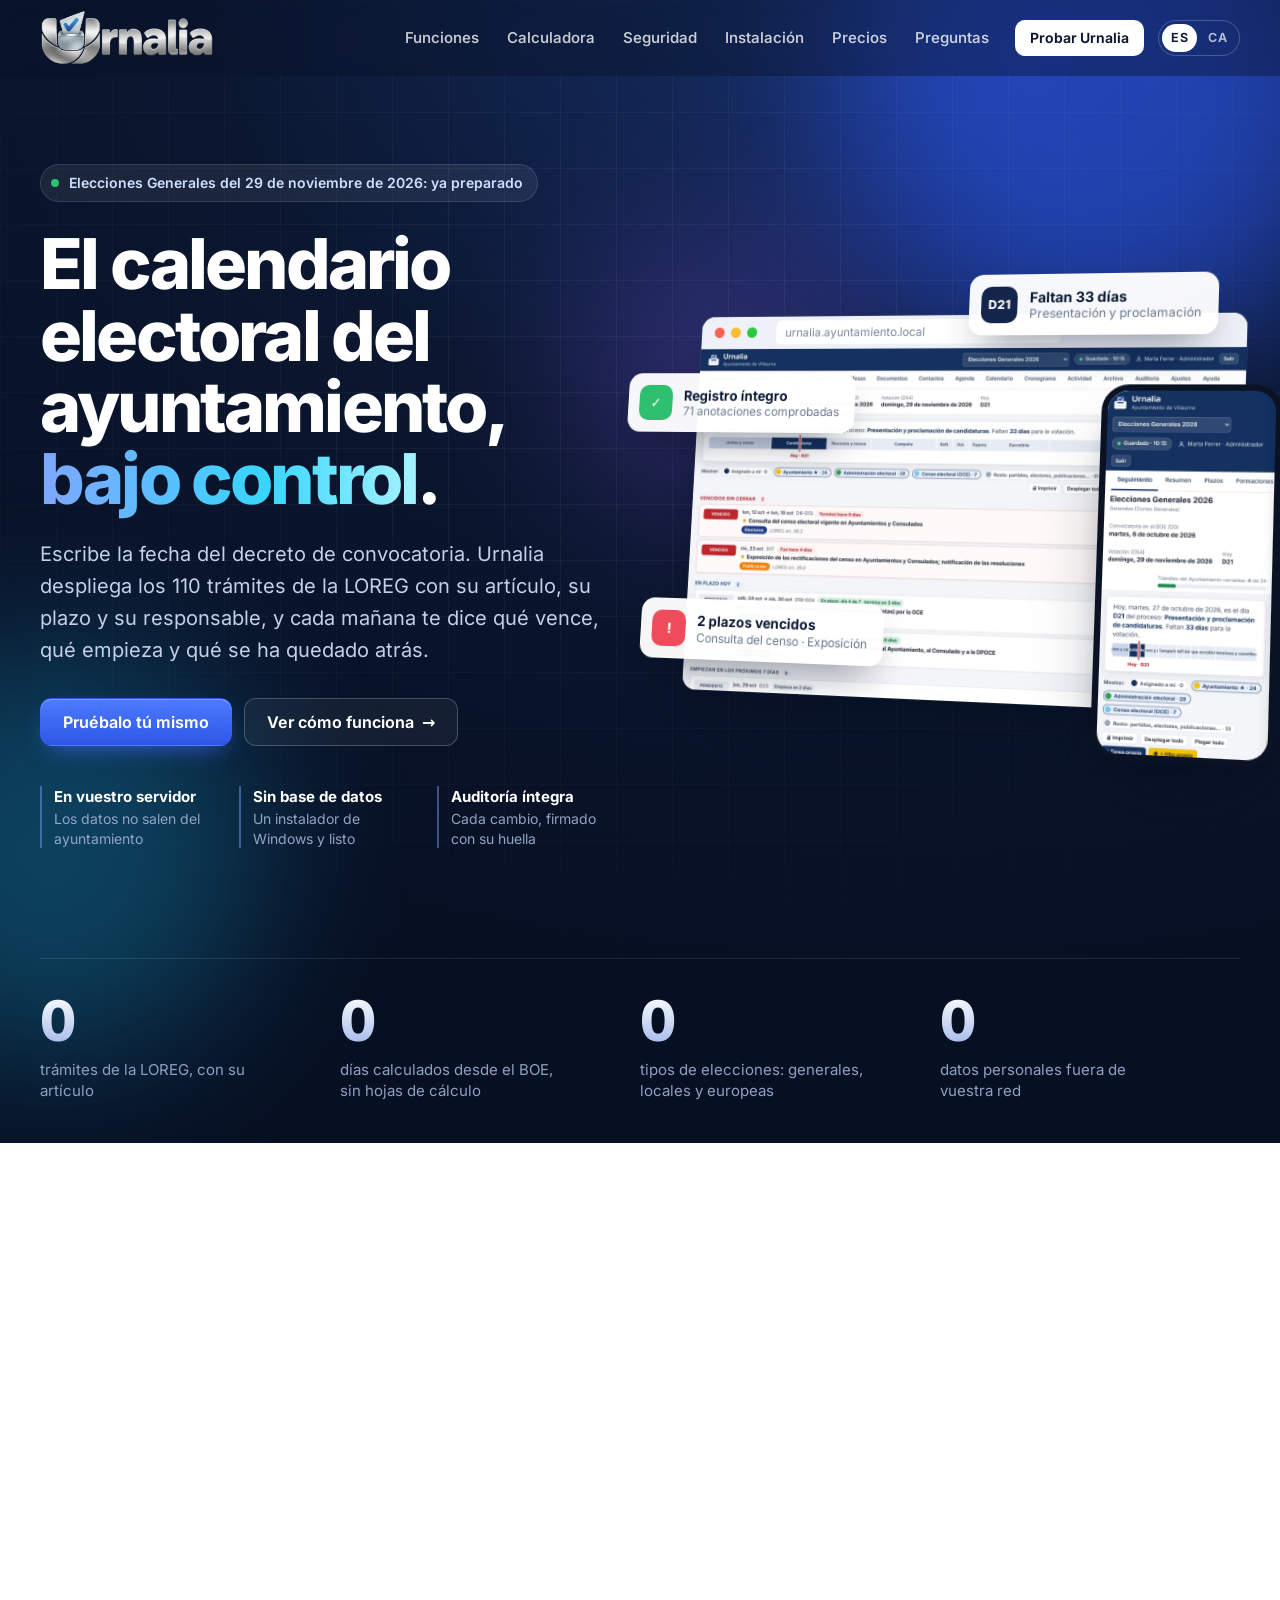
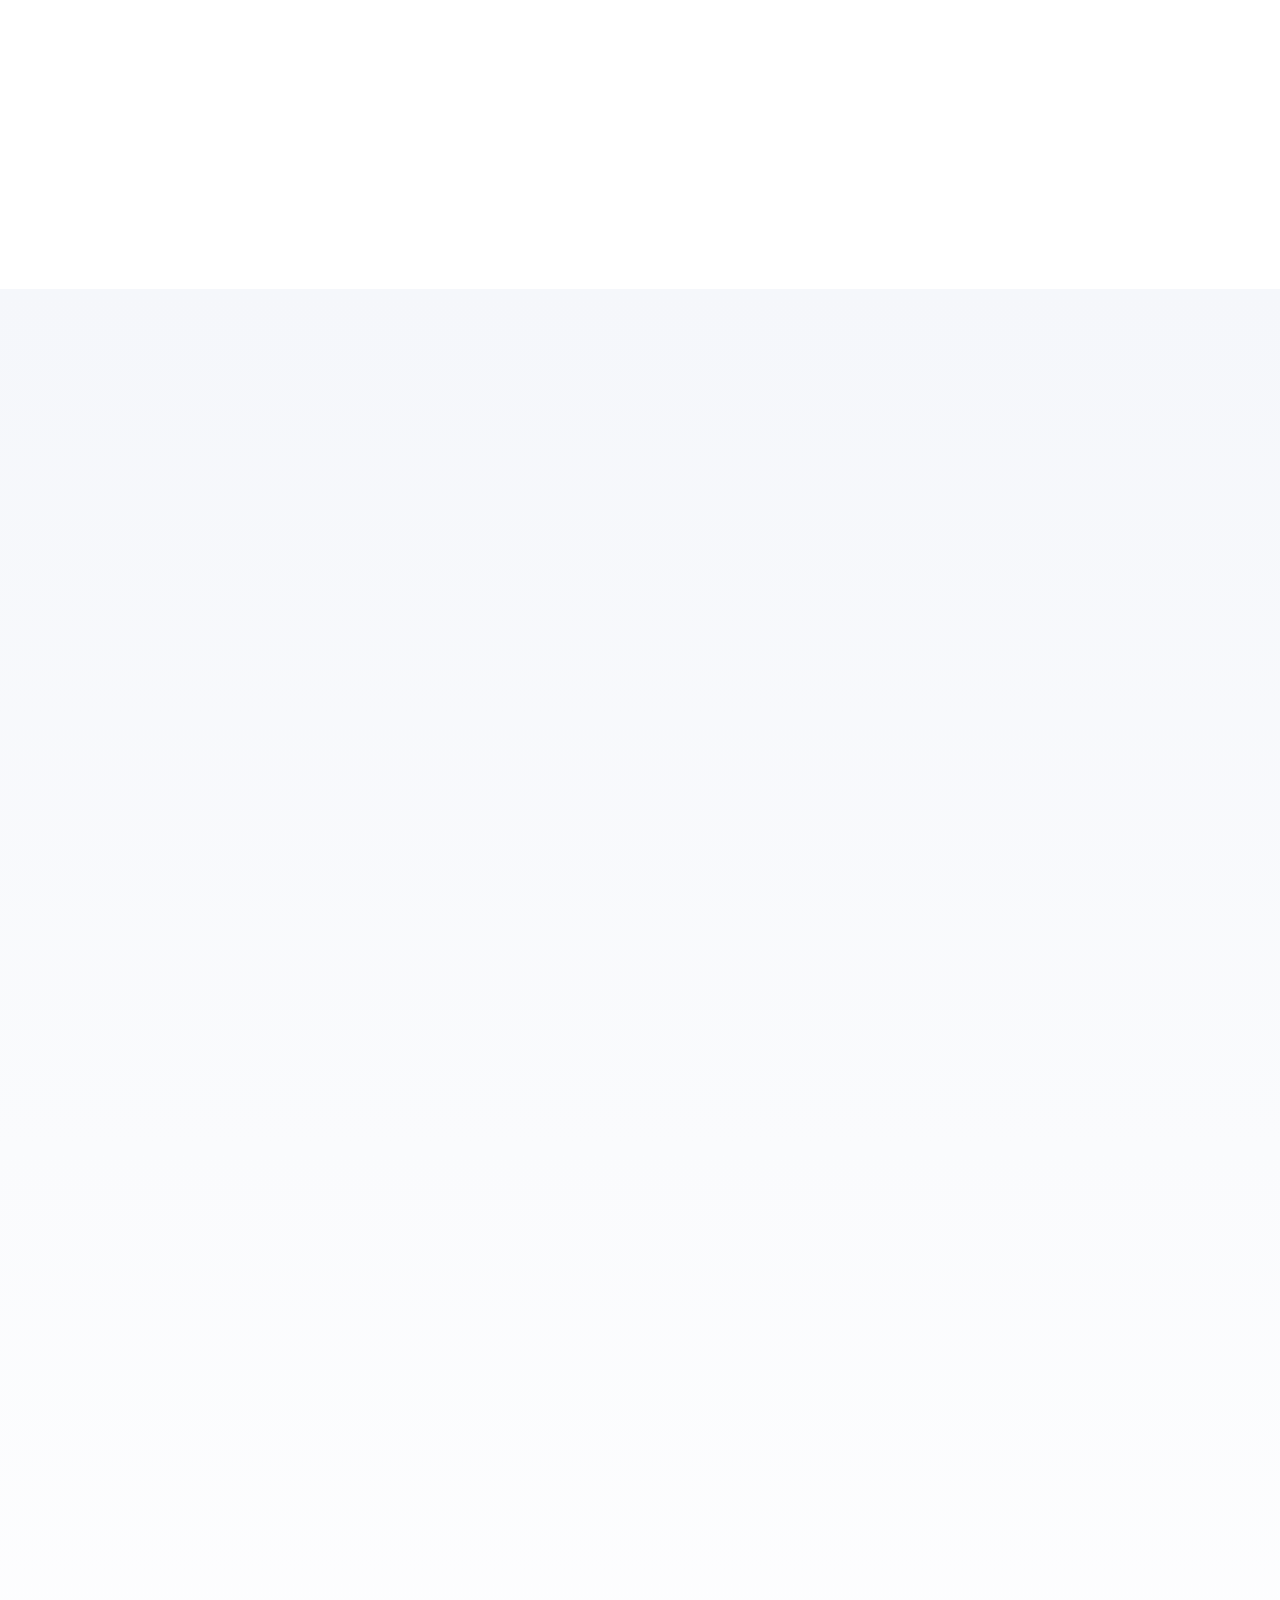
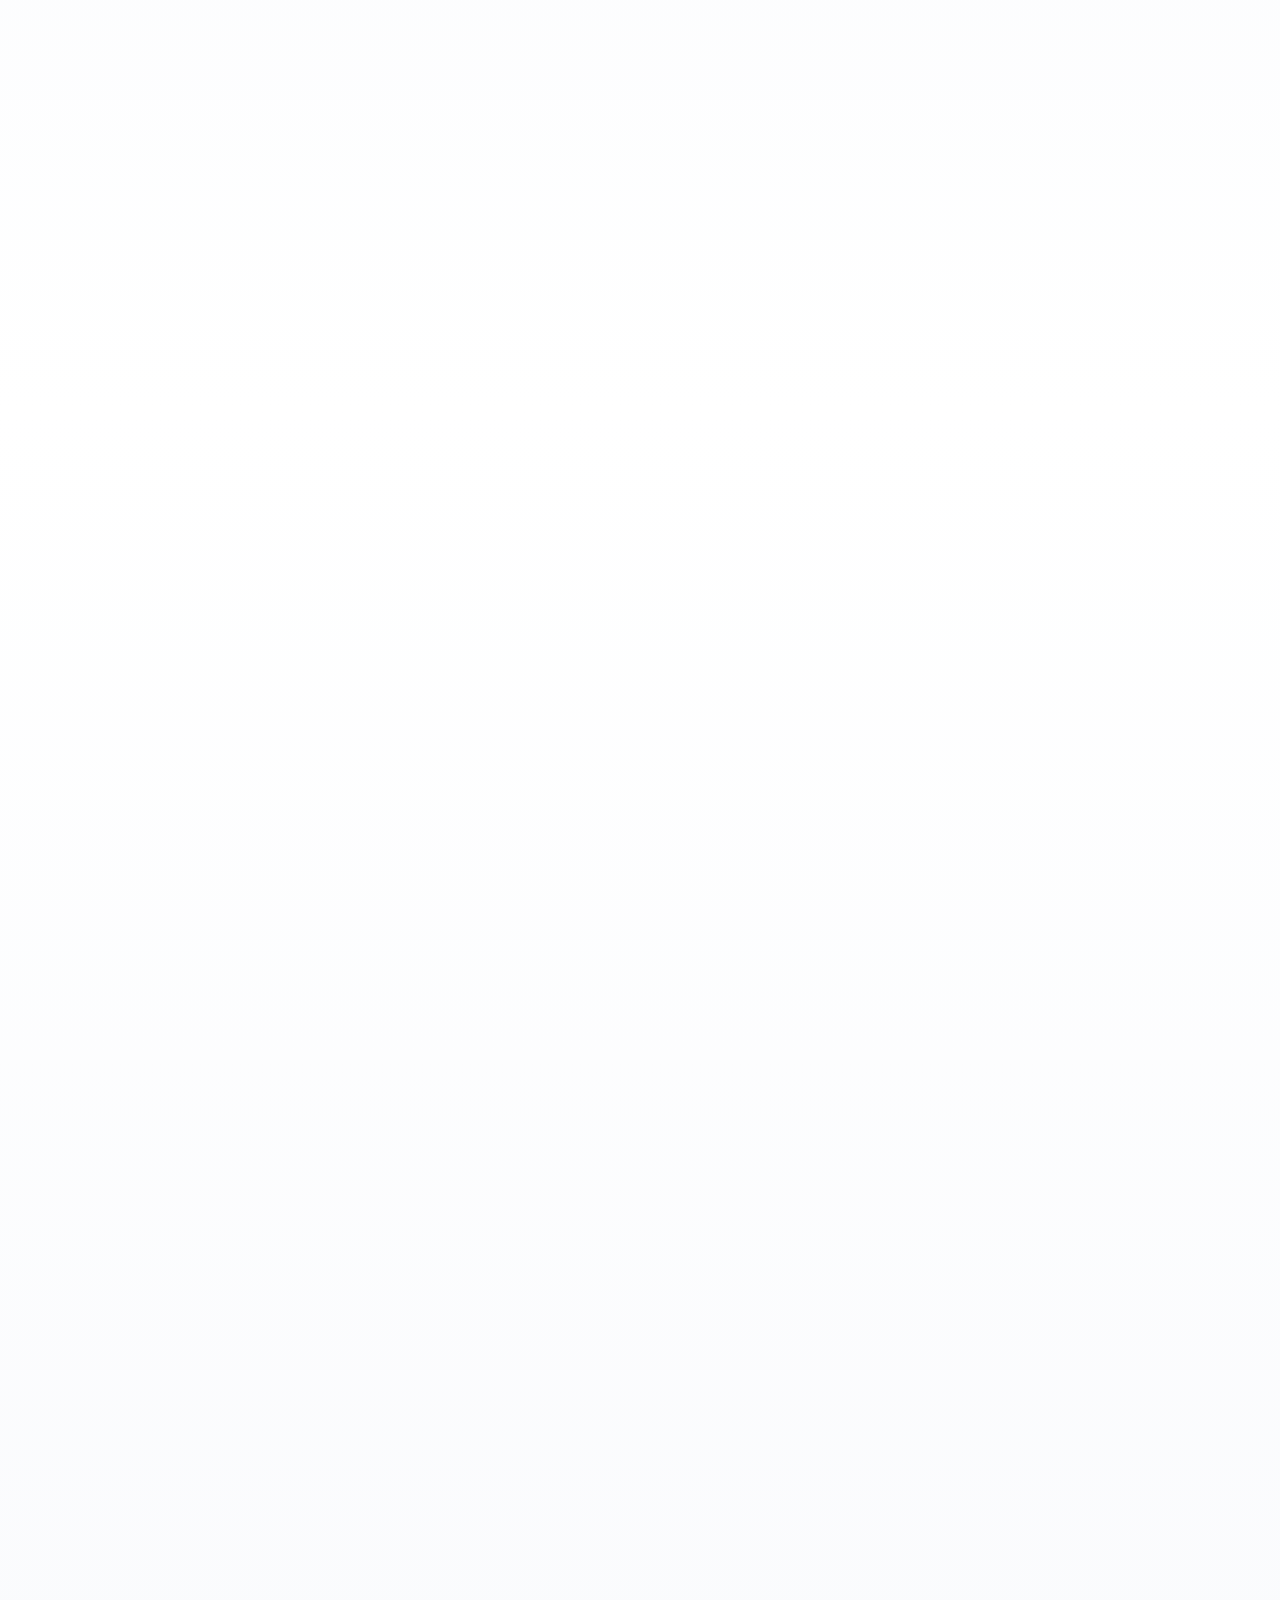
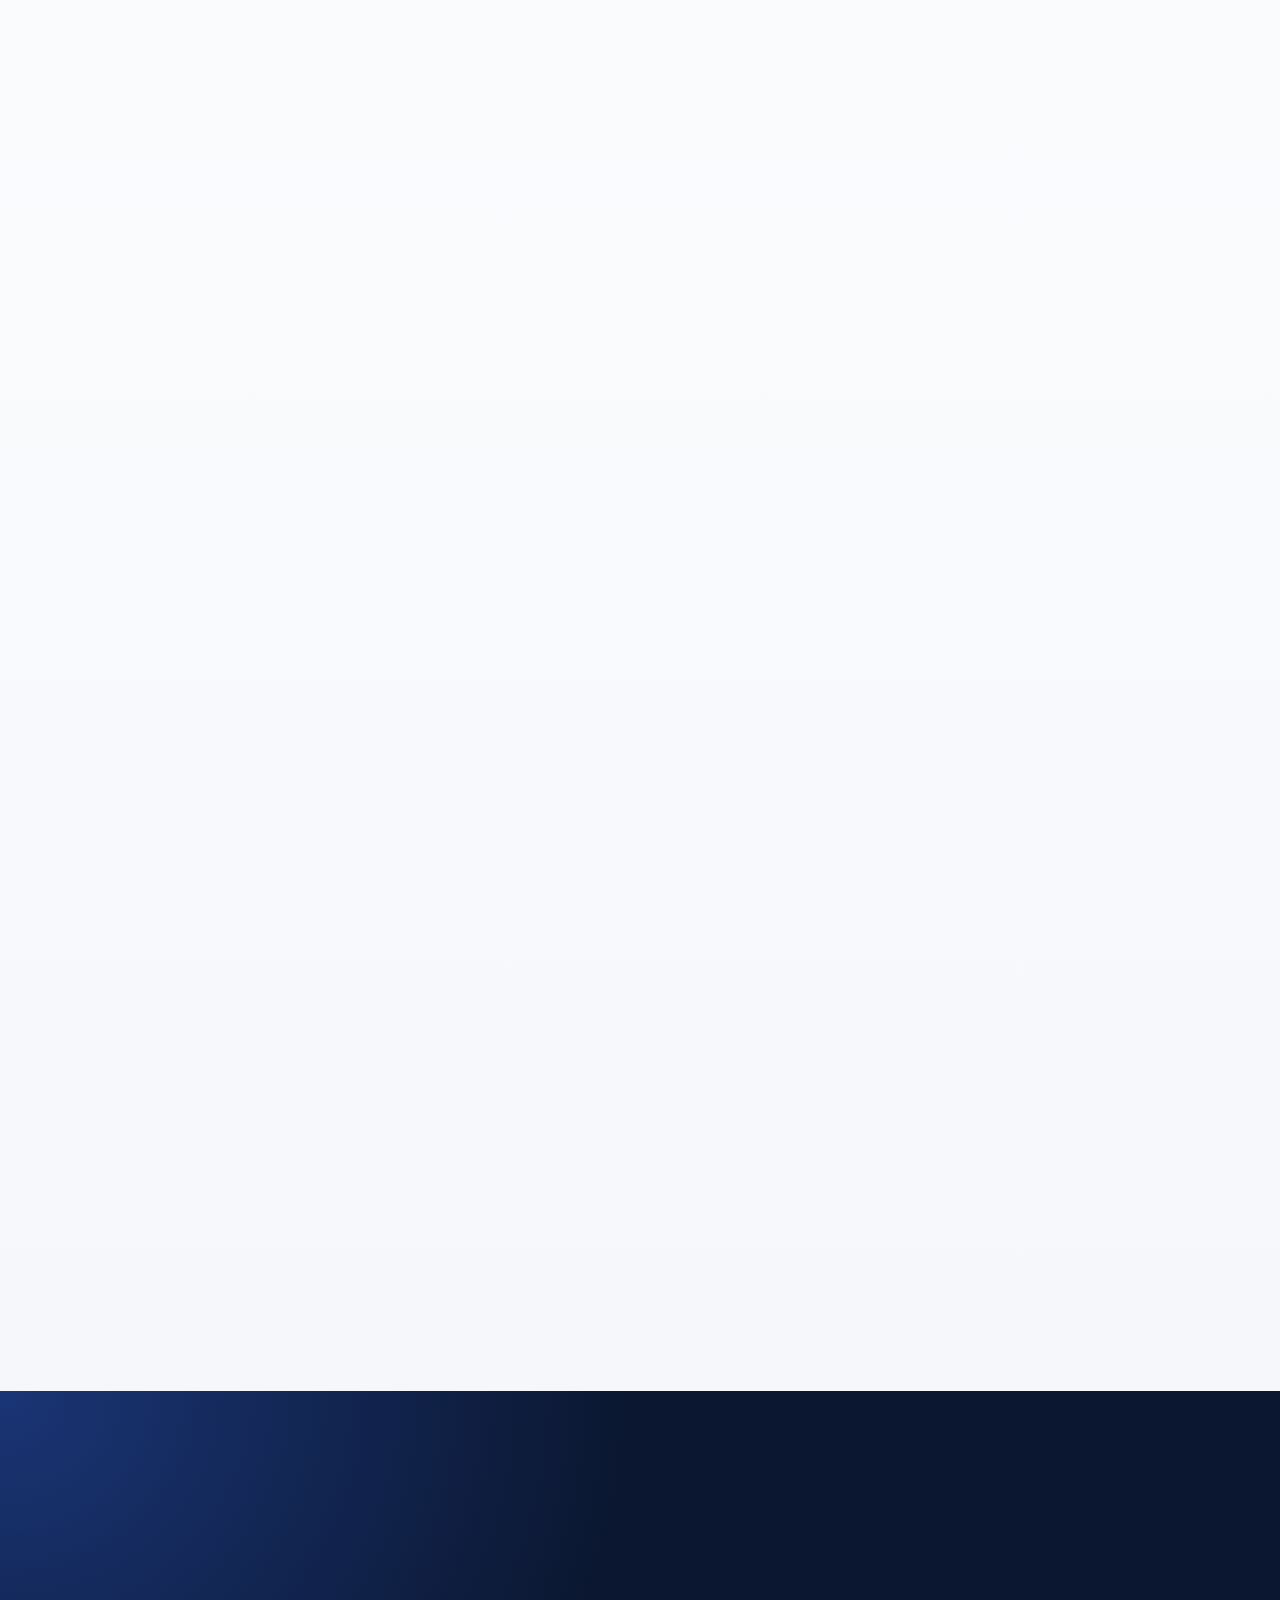
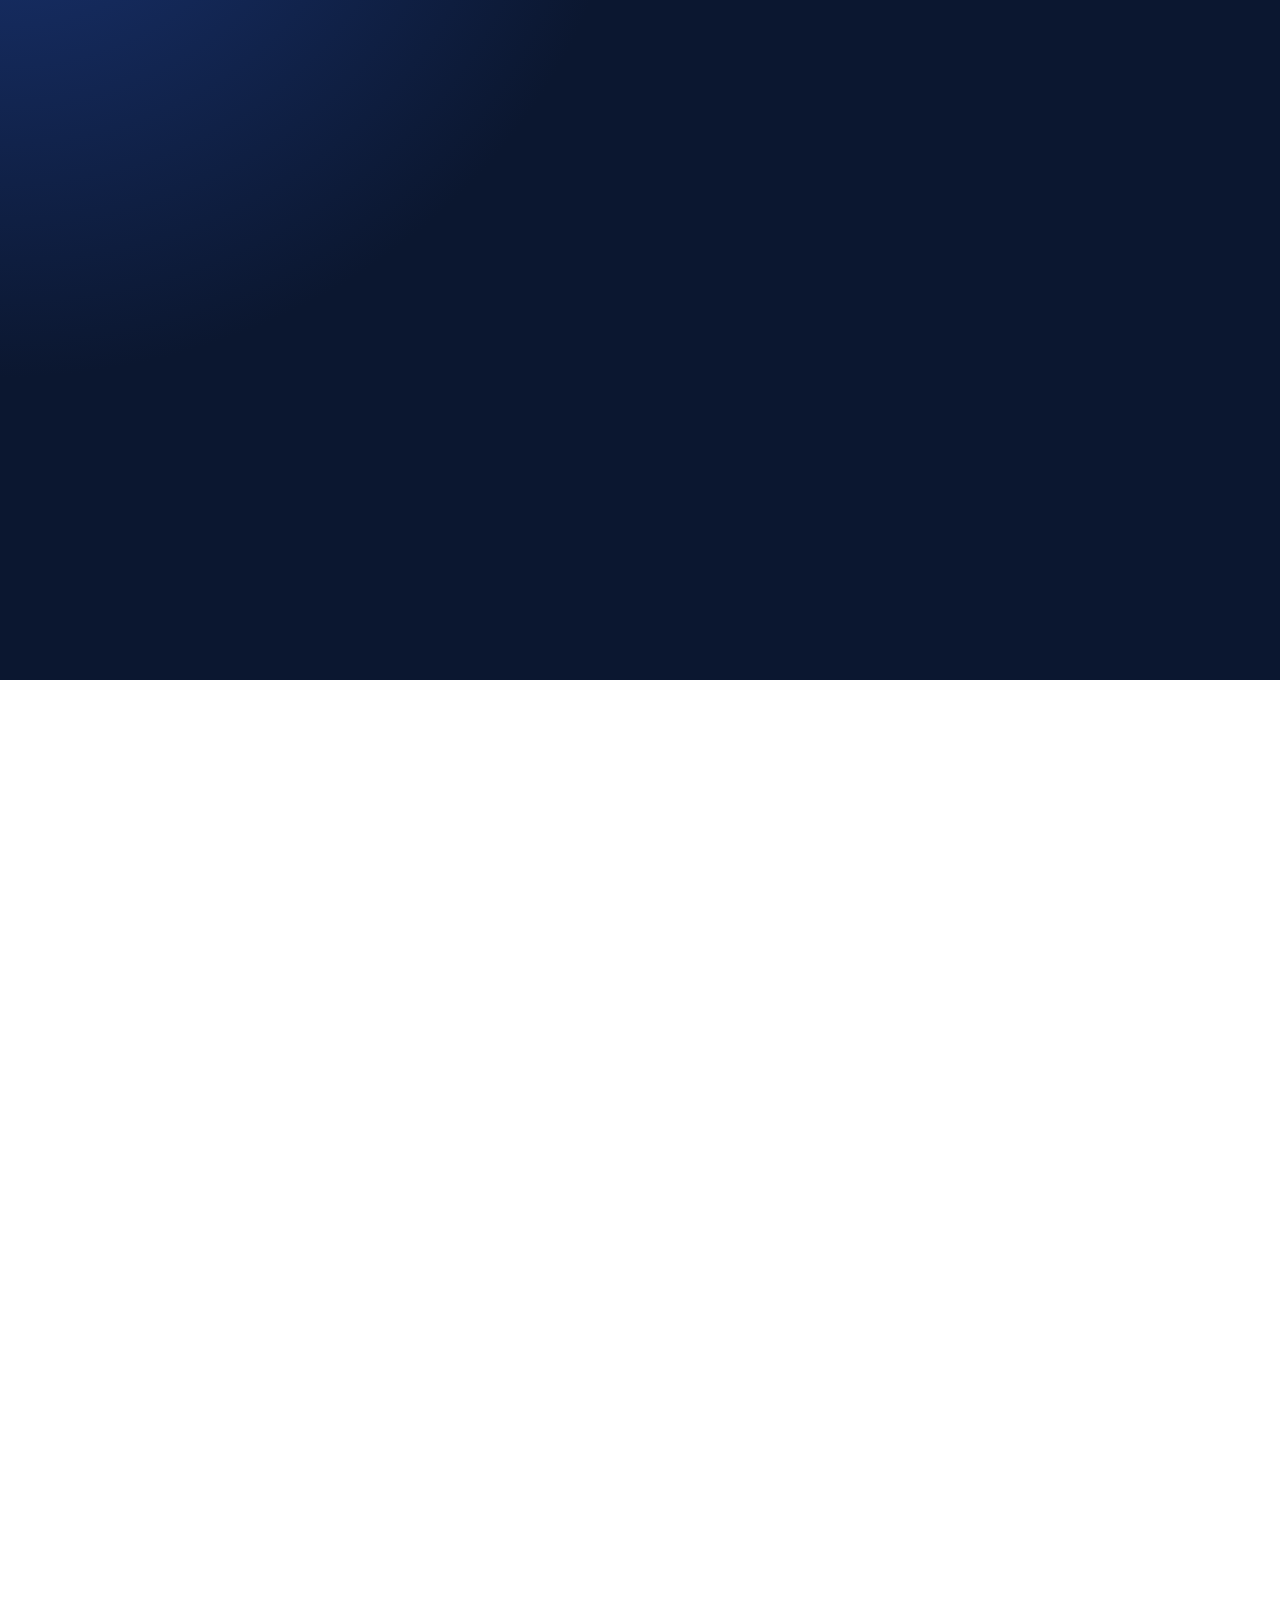
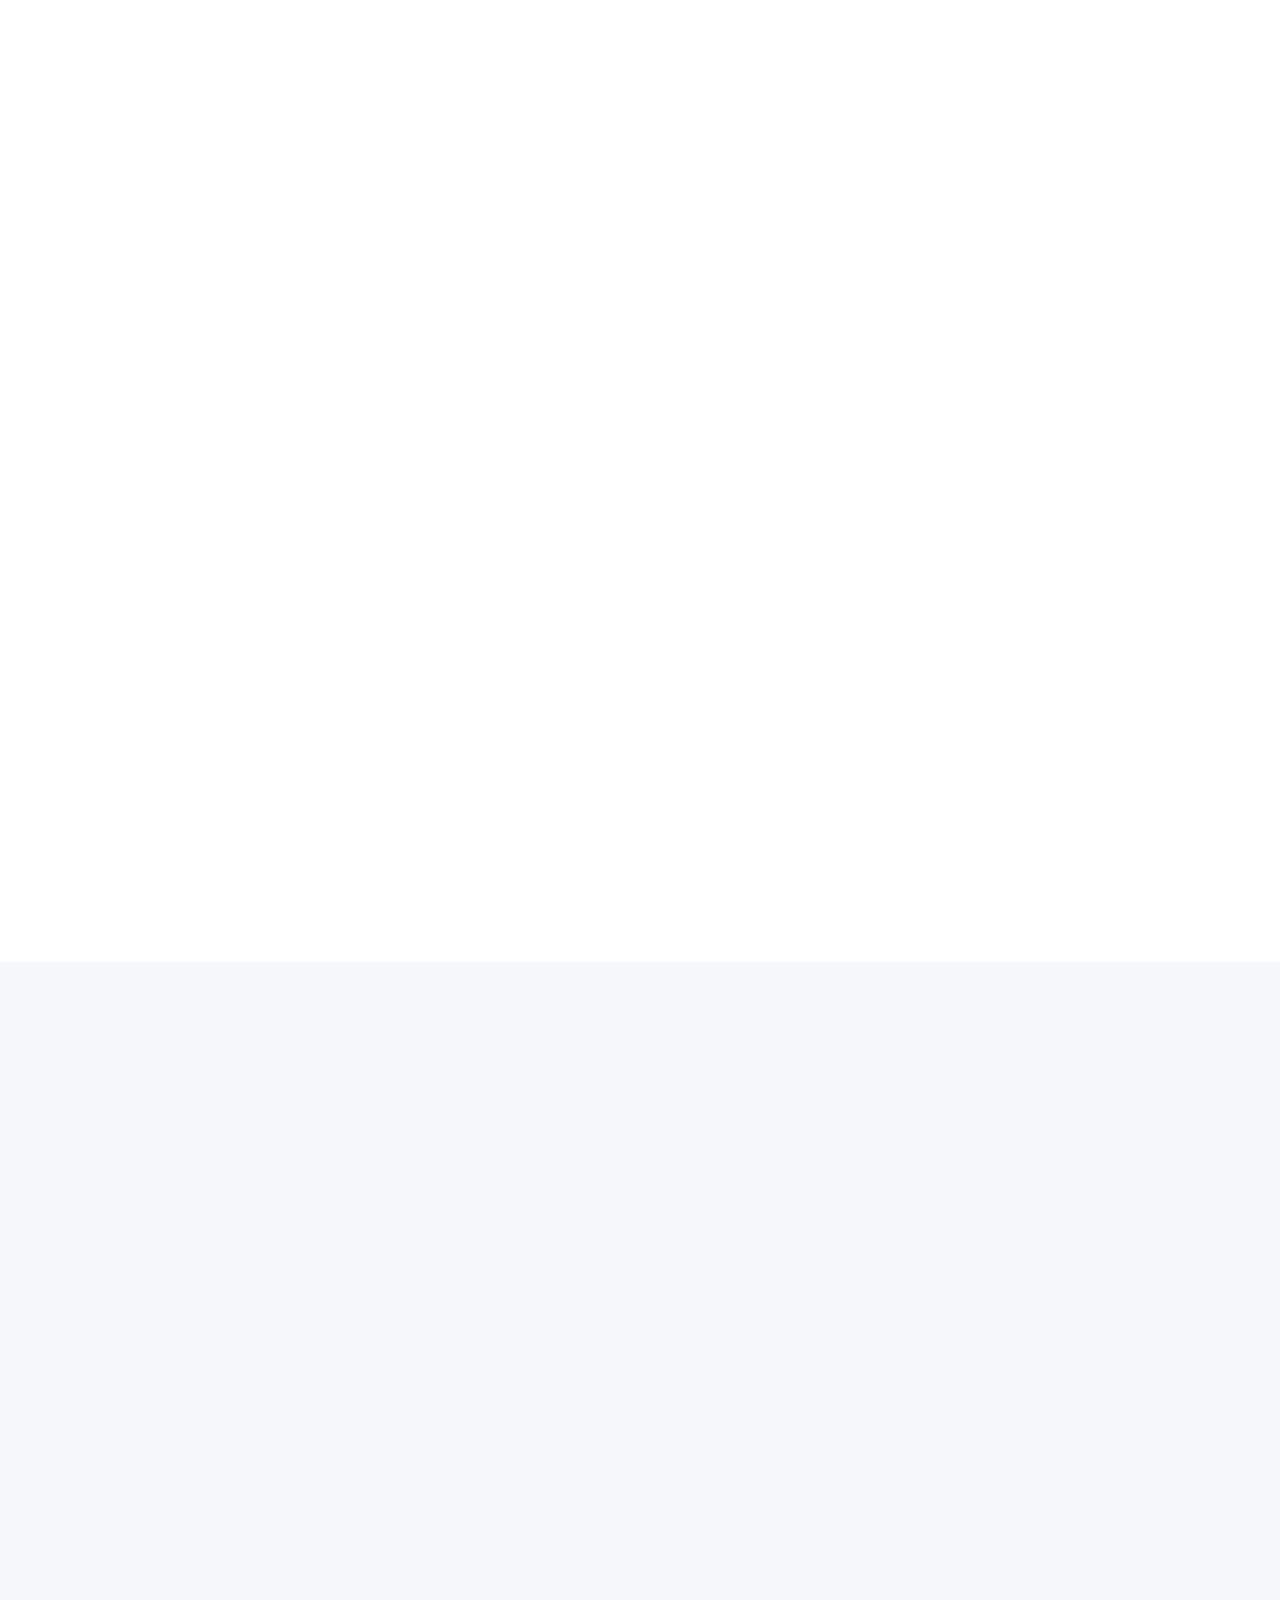
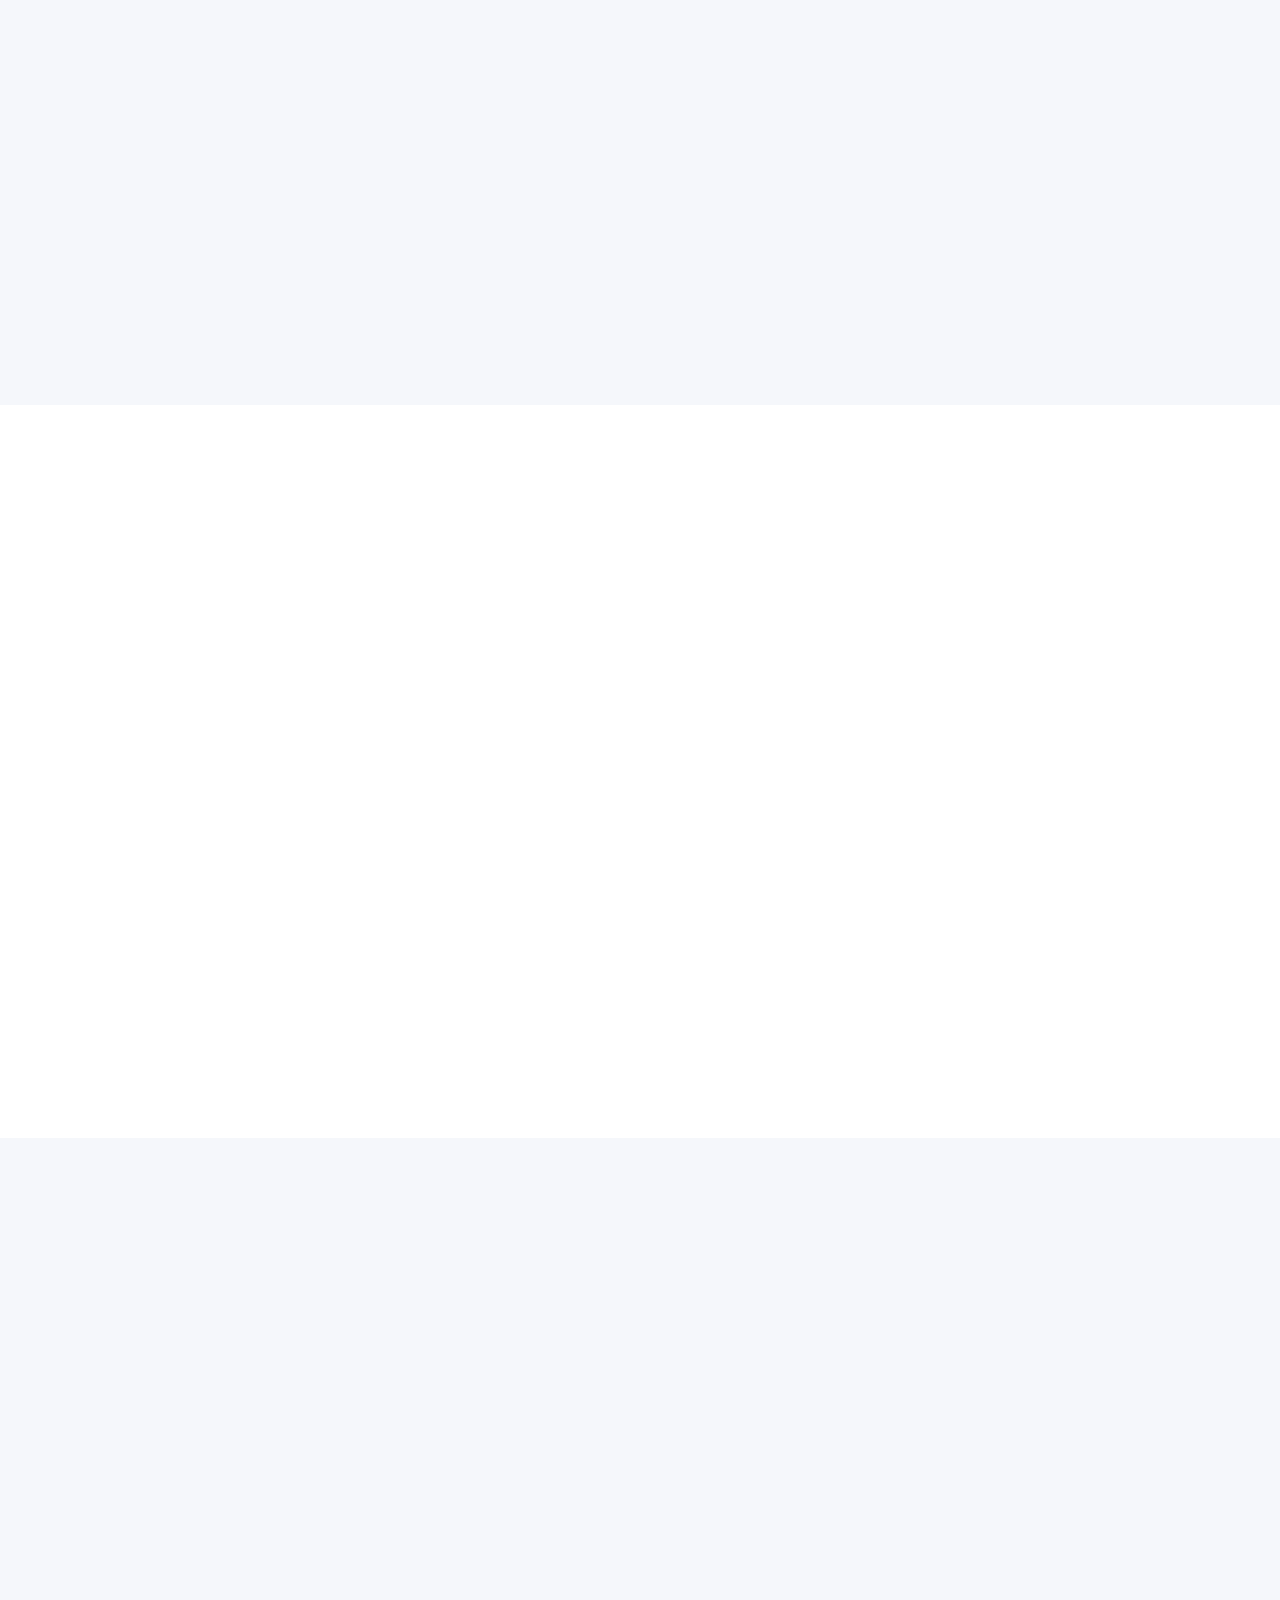
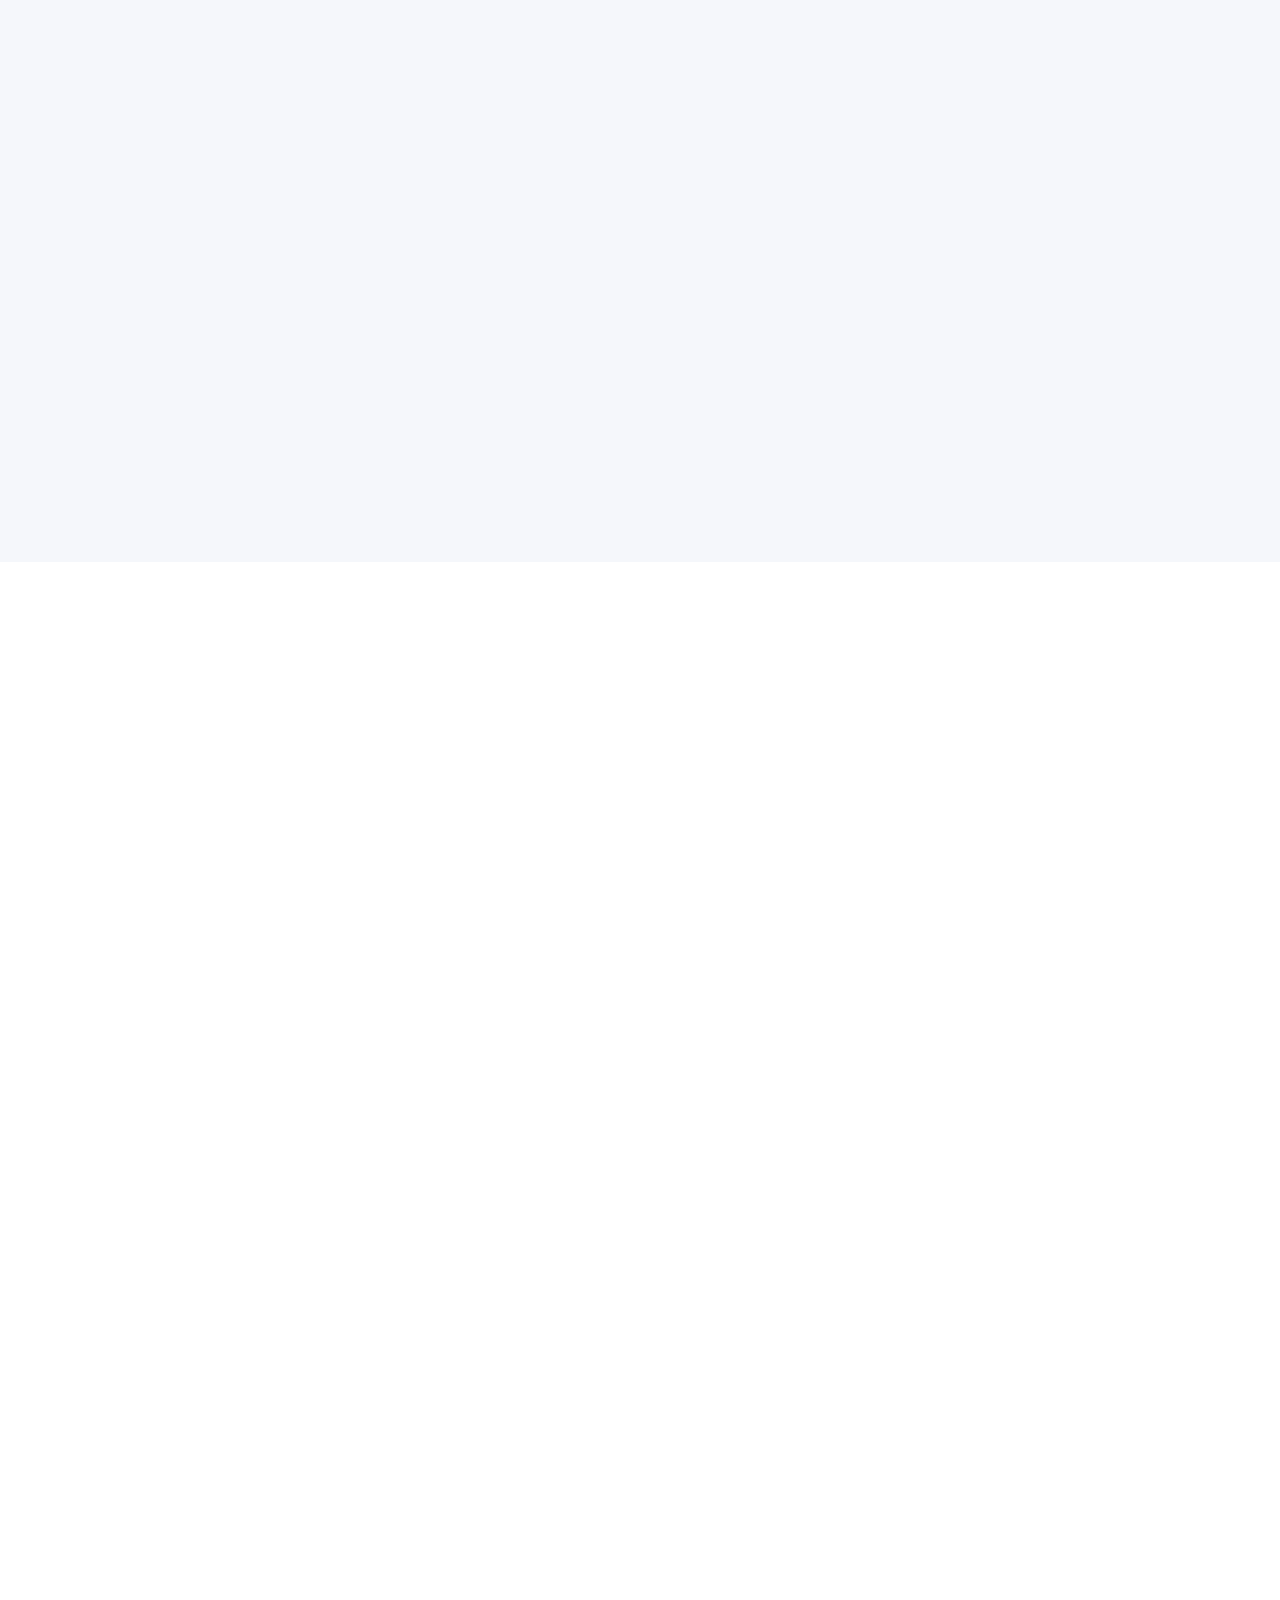
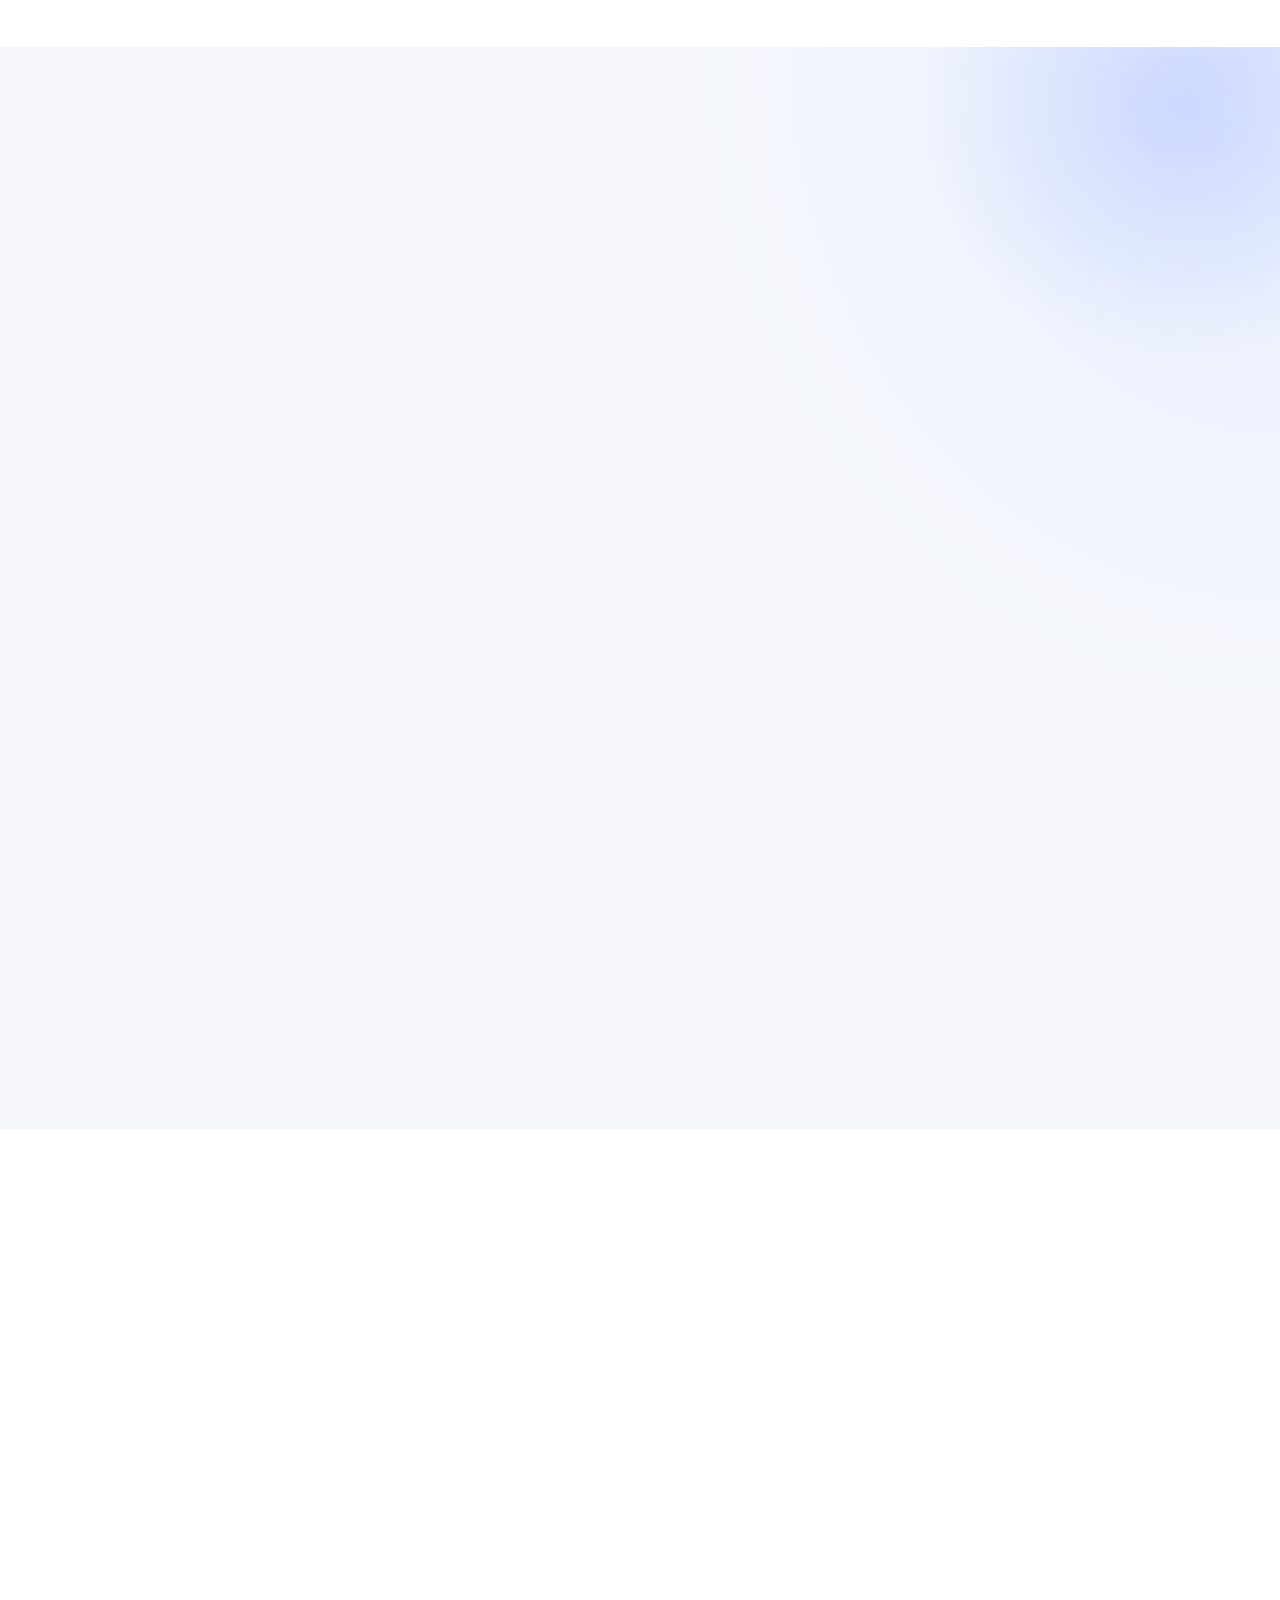
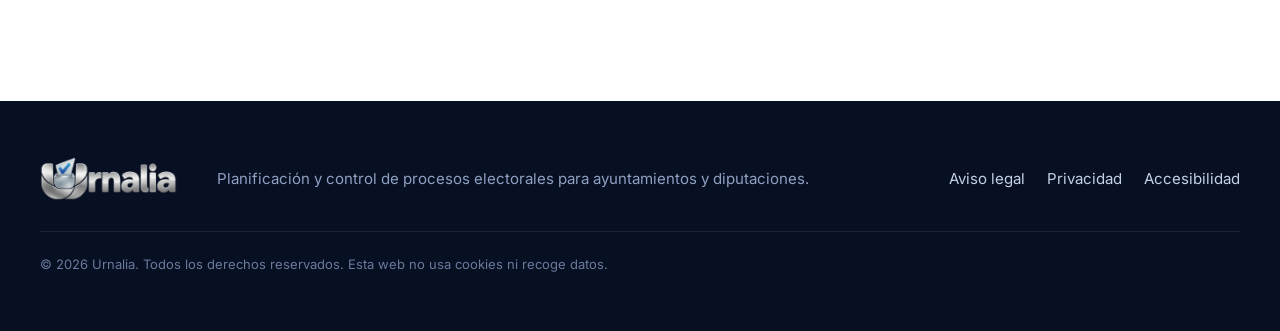
==== index.html @ c17786c1 "Prueba online: se entra directamente como administración, con «Ver como» para secretaría Co-Authored" ====
<!doctype html>
<html lang="es">
<head>
<meta charset="utf-8">
<meta name="viewport" content="width=device-width, initial-scale=1">
<meta http-equiv="Content-Security-Policy" content="default-src 'none'; script-src 'self'; style-src 'self'; img-src 'self' data:; font-src 'self'; connect-src 'none'; manifest-src 'self'; base-uri 'none'; form-action 'none'; object-src 'none'; upgrade-insecure-requests">
<meta name="referrer" content="strict-origin-when-cross-origin">
<title>Urnalia · Planificación y control de procesos electorales para ayuntamientos</title>
<meta name="description" content="Urnalia calcula los plazos de la LOREG desde la convocatoria, avisa de lo que toca cada día y ordena formaciones, locales, mesas, documentos y personal. Se instala en los servidores del ayuntamiento.">
<link rel="canonical" href="https://urnalia.es/">
<link rel="alternate" hreflang="es" href="https://urnalia.es/">
<link rel="alternate" hreflang="ca" href="https://urnalia.es/ca/">
<link rel="alternate" hreflang="x-default" href="https://urnalia.es/">
<meta property="og:type" content="website">
<meta property="og:locale" content="es_ES">
<meta property="og:site_name" content="Urnalia">
<meta property="og:title" content="Urnalia · El calendario electoral del ayuntamiento, bajo control">
<meta property="og:description" content="Plazos de la LOREG calculados al día, avisos, mesas, formaciones, auditoría y permisos por casillas. Instalado en vuestros servidores.">
<meta property="og:url" content="https://urnalia.es/">
<meta property="og:image" content="https://urnalia.es/img/og.png">
<meta name="twitter:card" content="summary_large_image">
<meta name="theme-color" content="#0b1730">
<link rel="icon" href="img/logo.svg" type="image/svg+xml">
<link rel="apple-touch-icon" href="img/icono-180.png">
<link rel="preload" href="fonts/inter-latin-wght-normal.woff2" as="font" type="font/woff2" crossorigin>
<link rel="stylesheet" href="css/site.css">
<script src="js/site.js" defer></script>
</head>
<body>
<a class="skip" href="#contenido">Saltar al contenido</a>

<header class="nav" id="nav">
  <div class="wrap nav-in">
    <a class="brand" href="#inicio" aria-label="Urnalia, inicio"><img class="brand-logo" src="img/urnalia-logo.webp" alt="" width="274" height="88"></a>
    <button class="nav-toggle" id="navToggle" aria-expanded="false" aria-controls="navMenu"><span class="sr">Menú</span><i></i><i></i><i></i></button>
    <nav id="navMenu" aria-label="Principal">
      <a href="#funciones">Funciones</a>
      <a href="#calculadora">Calculadora</a>
      <a href="#seguridad">Seguridad</a>
      <a href="#instalacion">Instalación</a>
      <a href="#precios">Precios</a>
      <a href="#preguntas">Preguntas</a>
      <a class="btn btn-sm btn-light" href="#prueba">Probar Urnalia</a>
      <span class="lang-sw" role="group" aria-label="Idioma"><a href="/" lang="es" hreflang="es" aria-current="page" title="Castellano">ES</a><a href="/ca/" lang="ca" hreflang="ca" title="Català">CA</a></span>
    </nav>
  </div>
</header>

<main id="contenido">

<!-- PORTADA -->
<section class="hero" id="inicio">
  <div class="hero-bg" aria-hidden="true"><span class="orb o1"></span><span class="orb o2"></span><span class="orb o3"></span><span class="grid"></span></div>
  <div class="wrap hero-in">
    <div class="hero-copy">
      <p class="eyebrow"><span class="dot"></span>Elecciones Generales del 29 de noviembre de 2026: ya preparado</p>
      <h1>El calendario electoral del ayuntamiento, <em>bajo control</em>.</h1>
      <p class="lead">Escribe la fecha del decreto de convocatoria. Urnalia despliega los 110 trámites de la LOREG con su artículo, su plazo y su responsable, y cada mañana te dice qué vence, qué empieza y qué se ha quedado atrás.</p>
      <div class="cta">
        <a class="btn btn-primary" href="#prueba">Pruébalo tú mismo</a>
        <a class="btn btn-ghost" href="#funciones">Ver cómo funciona <span aria-hidden="true">→</span></a>
      </div>
      <ul class="hero-facts">
        <li><b>En vuestro servidor</b>Los datos no salen del ayuntamiento</li>
        <li><b>Sin base de datos</b>Un instalador de Windows y listo</li>
        <li><b>Auditoría íntegra</b>Cada cambio, firmado con su huella</li>
      </ul>
    </div>
    <div class="hero-shot" aria-hidden="true">
      <div class="tilt" id="tilt">
        <div class="browser">
          <div class="bar"><i></i><i></i><i></i><span>urnalia.ayuntamiento.local</span></div>
          <img src="img/capturas/seguimiento-sm.webp" srcset="img/capturas/seguimiento-sm.webp 1200w, img/capturas/seguimiento.webp 2400w" sizes="(max-width: 900px) 92vw, 640px" alt="" width="1200" height="750">
        </div>
        <div class="float f-phone"><img src="img/capturas/movil.webp" alt="" width="260" height="563"></div>
        <div class="float f-badge f1"><span class="ok">✓</span><div><b>Registro íntegro</b><small>71 anotaciones comprobadas</small></div></div>
        <div class="float f-badge f2"><span class="warn">!</span><div><b>2 plazos vencidos</b><small>Consulta del censo · Exposición</small></div></div>
        <div class="float f-badge f3"><span class="day">D21</span><div><b>Faltan 33 días</b><small>Presentación y proclamación</small></div></div>
      </div>
    </div>
  </div>
  <div class="wrap stats" id="stats">
    <div><b data-count="110">110</b><span>trámites de la LOREG, con su artículo</span></div>
    <div><b data-count="54">54</b><span>días calculados desde el BOE, sin hojas de cálculo</span></div>
    <div><b data-count="3">3</b><span>tipos de elecciones: generales, locales y europeas</span></div>
    <div><b data-count="0">0</b><span>datos personales fuera de vuestra red</span></div>
  </div>
</section>

<!-- PROBLEMA -->
<section class="section problem">
  <div class="wrap narrow reveal">
    <p class="kicker">Por qué existe</p>
    <h2>Unas elecciones son cincuenta y cuatro días sin margen de error.</h2>
    <p class="big">La Junta Electoral Central publica el calendario en PDF. Después, en cada ayuntamiento, alguien lo copia a una hoja de cálculo, lo reparte por correo y confía en que nadie se olvide del sorteo de mesas, de la exposición del censo o de los lugares para la campaña. Cuando la Junta mueve una fecha, la hoja ya no vale.</p>
    <p class="big">Urnalia nace de esa experiencia en una secretaría municipal. Sustituye la hoja, el correo y la memoria por un único sitio donde está todo: el plazo legal, quién lo lleva, en qué punto está y qué documento lo acredita.</p>
  </div>
</section>

<!-- FUNCIONES -->
<section class="section features" id="funciones">
  <div class="wrap">
    <div class="head reveal">
      <p class="kicker">Funciones</p>
      <h2>Todo el proceso, de la convocatoria a la constitución de la corporación.</h2>
      <p>Pulsa cualquier captura para verla a tamaño completo. Son pantallas reales del programa con datos de demostración.</p>
    </div>

    <article class="feat reveal">
      <div class="feat-txt">
        <span class="num">01</span>
        <h3>Seguimiento: qué toca hoy</h3>
        <p>Al entrar, lo primero que ves es la jornada: los plazos vencidos sin cerrar, los que están en curso, los que vencen hoy y los que empiezan en los próximos siete días. La barra de fases sitúa el día del proceso (D21, D38…) y cuenta lo que falta para la votación.</p>
        <ul class="ticks"><li>Filtro por responsable: Ayuntamiento, Junta, Oficina del Censo, partidos</li><li>Notas y responsables en cada trámite</li><li>Informe de situación imprimible para la reunión de la mañana</li></ul>
      </div>
      <button class="shot" data-full="img/capturas/seguimiento.webp" aria-label="Ampliar la captura de Seguimiento"><img src="img/capturas/seguimiento-sm.webp" alt="Pantalla de Seguimiento con plazos vencidos, en plazo hoy y próximos" loading="lazy" width="1200" height="750"></button>
    </article>

    <article class="feat rev reveal">
      <div class="feat-txt">
        <span class="num">02</span>
        <h3>Plazos legales con su artículo</h3>
        <p>Cada trámite lleva el artículo de la LOREG o la instrucción de la Junta que lo sostiene, las fechas de inicio y fin y su forma de cómputo. Si la Junta Electoral acuerda otra fecha, se cambia y el programa pide el motivo, que queda en el registro de auditoría.</p>
        <ul class="ticks"><li>Generales, locales y europeas, con sus diferencias</li><li>Tareas e hitos propios del ayuntamiento</li><li>Mover las elecciones recalcula todo al instante</li></ul>
      </div>
      <button class="shot" data-full="img/capturas/plazos.webp" aria-label="Ampliar la captura de Plazos"><img src="img/capturas/plazos-sm.webp" alt="Lista de trámites con artículo de la LOREG, fechas y estado" loading="lazy" width="1200" height="750"></button>
    </article>

    <article class="feat reveal">
      <div class="feat-txt">
        <span class="num">03</span>
        <h3>Resumen e hitos del proceso</h3>
        <p>Una vista de dirección para el secretario o el alcalde: hitos de la convocatoria a la proclamación de electos, plazos abiertos, vencidos y trámites municipales cerrados. Se imprime en una hoja A4 para la junta de portavoces.</p>
        <ul class="ticks"><li>Hitos propios marcados con un rombo</li><li>Contadores de lo cerrado y lo pendiente</li></ul>
      </div>
      <button class="shot" data-full="img/capturas/panel.webp" aria-label="Ampliar la captura de Resumen"><img src="img/capturas/panel-sm.webp" alt="Resumen con hitos del proceso y contadores" loading="lazy" width="1200" height="750"></button>
    </article>

    <div class="gallery reveal" role="tablist" aria-label="Más vistas del programa">
      <div class="gal-tabs">
        <button role="tab" aria-selected="true" data-g="gantt">Cronograma</button>
        <button role="tab" aria-selected="false" data-g="calendario">Calendario</button>
        <button role="tab" aria-selected="false" data-g="agenda">Agenda</button>
        <button role="tab" aria-selected="false" data-g="ficha">Ficha de un trámite</button>
      </div>
      <div class="gal-stage">
        <button class="shot wide" id="galShot" data-full="img/capturas/gantt.webp" aria-label="Ampliar la captura"><img id="galImg" src="img/capturas/gantt-sm.webp" alt="Cronograma de los trámites electorales" loading="lazy" width="1200" height="750"></button>
        <p class="gal-cap" id="galCap">Diagrama de Gantt de los 54 días, con la línea de hoy y la de la votación. Se ve de un vistazo qué trámites se solapan.</p>
      </div>
    </div>

    <article class="feat rev reveal">
      <div class="feat-txt">
        <span class="num">04</span>
        <h3>Locales, mesas y jornada electoral</h3>
        <p>Pega las mesas desde el Excel de la Oficina del Censo y Urnalia crea los locales, las mesas y sus nueve miembros. Lleva la cuenta de notificaciones, excusas y suplentes, y prepara la jornada: espacios para la campaña, banderolas, pancartas y prismas.</p>
        <ul class="ticks"><li>Códigos de alarma de los colegios, visibles solo con permiso</li><li>Listados imprimibles por local</li><li>Traer los locales de unas elecciones anteriores</li></ul>
      </div>
      <button class="shot" data-full="img/capturas/mesas.webp" aria-label="Ampliar la captura de Mesas"><img src="img/capturas/mesas-sm.webp" alt="Locales y mesas con miembros notificados" loading="lazy" width="1200" height="750"></button>
    </article>

    <article class="feat reveal">
      <div class="feat-txt">
        <span class="num">05</span>
        <h3>Formaciones, candidaturas y documentos</h3>
        <p>Representantes, teléfonos y correos de cada formación; candidaturas proclamadas con su seguimiento; y los documentos adjuntos a cada trámite (decretos, actas, notificaciones), con papelera para recuperar lo borrado.</p>
        <ul class="ticks"><li>Pegar desde Excel o traer de otras elecciones</li><li>Agenda de contactos de la Junta, la OCE y servicios municipales</li></ul>
      </div>
      <button class="shot" data-full="img/capturas/formaciones.webp" aria-label="Ampliar la captura de Formaciones"><img src="img/capturas/formaciones-sm.webp" alt="Formaciones con representantes y candidaturas proclamadas" loading="lazy" width="1200" height="750"></button>
    </article>
  </div>
</section>

<!-- CALCULADORA -->
<section class="section calc" id="calculadora">
  <div class="wrap">
    <div class="calc-in reveal">
      <div class="calc-copy">
        <p class="kicker light">Pruébalo aquí</p>
        <h2>Elige la fecha de la votación.</h2>
        <p>Es una muestra del cálculo que hace Urnalia: aquí ves seis fechas clave; el programa calcula ciento diez. Funciona en tu navegador y no envía nada a ningún sitio.</p>
        <label class="calc-field"><span>Día de la votación</span><input type="date" id="calcVot" value="2026-11-29"></label>
        <p class="calc-warn" id="calcWarn" hidden>Las elecciones se celebran en domingo. Revisa la fecha.</p>
      </div>
      <ol class="timeline" id="calcOut" aria-live="polite">
        <li><span class="d">D0</span><div><b>Publicación del decreto en el BOE</b><time data-off="0"></time></div></li>
        <li><span class="d">D15</span><div><b>Presentación de candidaturas</b><time data-off="15" data-to="20"></time></div></li>
        <li><span class="d">D25</span><div><b>Sorteo de los miembros de las mesas</b><time data-off="25" data-to="29"></time></div></li>
        <li><span class="d">D27</span><div><b>Proclamación de candidaturas</b><time data-off="27"></time></div></li>
        <li><span class="d">D38</span><div><b>Campaña electoral</b><time data-off="38" data-to="52"></time></div></li>
        <li class="hl"><span class="d">D54</span><div><b>Votación</b><time data-off="54"></time></div></li>
      </ol>
    </div>
  </div>
</section>

<!-- SEGURIDAD -->
<section class="section security" id="seguridad">
  <div class="wrap">
    <div class="head reveal">
      <p class="kicker">Seguridad y protección de datos</p>
      <h2>Pensado para un servicio de informática municipal exigente.</h2>
      <p>Urnalia trata nombres, teléfonos y miembros de mesa. Por eso se instala dentro de la red del ayuntamiento y cada pieza está hecha para que el responsable de seguridad pueda revisarla.</p>
    </div>
    <div class="sec-grid">
      <div class="card reveal"><div class="ic" aria-hidden="true"><svg viewBox="0 0 24 24"><path d="M4 7l8-4 8 4v6c0 4-3.4 7.4-8 8-4.6-.6-8-4-8-8z"/></svg></div><h3>Los datos se quedan en casa</h3><p>Se instala en un equipo o en un servidor del ayuntamiento. Ninguna nube de terceros, ninguna transferencia internacional, ningún contrato de encargo adicional.</p></div>
      <div class="card reveal"><div class="ic" aria-hidden="true"><svg viewBox="0 0 24 24"><rect x="4" y="10" width="16" height="11" rx="2"/><path d="M8 10V7a4 4 0 0 1 8 0v3"/></svg></div><h3>Permisos por casillas</h3><p>Para cada usuario y cada parte del programa: sin acceso, ver o modificar. El servidor comprueba el permiso en cada operación; ocultar un botón no basta.</p></div>
      <div class="card reveal"><div class="ic" aria-hidden="true"><svg viewBox="0 0 24 24"><path d="M9 12l2 2 4-4"/><path d="M12 3a9 9 0 1 0 0 18 9 9 0 0 0 0-18z"/></svg></div><h3>Auditoría encadenada</h3><p>Quién cambió qué, cuándo, desde qué equipo, con el valor anterior y el nuevo. Cada anotación lleva una huella SHA-256 enlazada con la anterior: si alguien edita el registro a mano, se detecta.</p></div>
      <div class="card reveal"><div class="ic" aria-hidden="true"><svg viewBox="0 0 24 24"><circle cx="9" cy="8" r="3.2"/><path d="M3 20c.7-3.4 3-5 6-5s5.3 1.6 6 5"/><path d="M16 4.5a3 3 0 0 1 0 6M18 15c1.8.6 2.7 2.2 3 5"/></svg></div><h3>Directorio activo</h3><p>Cada empleado entra con su usuario de Windows, contra el controlador de dominio por LDAPS o STARTTLS. Urnalia no guarda esas contraseñas.</p></div>
      <div class="card reveal"><div class="ic" aria-hidden="true"><svg viewBox="0 0 24 24"><path d="M4 6h16v12H4z"/><path d="M4 10h16M9 14h6"/></svg></div><h3>Copias completas y restauración</h3><p>Copias automáticas en un ZIP con la huella de cada archivo, en la carpeta que elijáis. Restaurar es un clic y antes se guarda el estado actual. La auditoría nunca se sobrescribe.</p></div>
      <div class="card reveal"><div class="ic" aria-hidden="true"><svg viewBox="0 0 24 24"><path d="M8 4l-5 8 5 8M16 4l5 8-5 8"/></svg></div><h3>Código sin dependencias</h3><p>El servidor no usa paquetes de terceros: menos piezas que mantener y ninguna vulnerabilidad heredada de librerías ajenas. Contraseñas con PBKDF2 y sesiones que caducan solas.</p></div>
    </div>
    <p class="note reveal">Urnalia se ha diseñado teniendo presentes el Reglamento General de Protección de Datos y el Esquema Nacional de Seguridad. La categorización del sistema y la declaración de conformidad corresponden a cada entidad; os facilitamos la documentación técnica que la acompañe.</p>
  </div>
</section>

<!-- AUDITORÍA Y PERMISOS: capturas -->
<section class="section duo">
  <div class="wrap duo-in">
    <figure class="reveal"><button class="shot" data-full="img/capturas/auditoria.webp" aria-label="Ampliar la captura de Auditoría"><img src="img/capturas/auditoria-sm.webp" alt="Registro de auditoría con la comprobación de integridad superada" loading="lazy" width="1200" height="750"></button><figcaption><b>Registro de auditoría.</b> Filtros por fecha, usuario y tipo; exportación a Excel; comprobación de integridad.</figcaption></figure>
    <figure class="reveal"><button class="shot" data-full="img/capturas/permisos.webp" aria-label="Ampliar la captura de Permisos"><img src="img/capturas/permisos-sm.webp" alt="Ventana de permisos por casillas para un usuario" loading="lazy" width="1200" height="750"></button><figcaption><b>Permisos por casillas.</b> Perfiles listos (Administrador, Secretaría, Consulta) o a medida.</figcaption></figure>
  </div>
</section>

<!-- INSTALACIÓN -->
<section class="section install" id="instalacion">
  <div class="wrap">
    <div class="head reveal">
      <p class="kicker">Instalación</p>
      <h2>Un instalador de Windows. Ni base de datos ni servidor web aparte.</h2>
    </div>
    <div class="modes">
      <div class="mode reveal">
        <h3>En un equipo</h3>
        <p>Para un municipio pequeño: se instala en el ordenador de secretaría y se abre desde un acceso directo. Funciona sin conexión a internet.</p>
      </div>
      <div class="mode reveal featured">
        <h3>Servidor de red</h3>
        <p>Se instala una vez en un servidor y el resto del personal entra con el navegador desde su puesto. Arranca solo con Windows y abre el puerto únicamente para la red interna.</p>
      </div>
    </div>
    <ol class="steps reveal">
      <li><b>Instalar</b><span>Se ejecuta el instalador con una cuenta de administrador y se elige el modo.</span></li>
      <li><b>Crear el administrador</b><span>Con la clave de instalación que el programa genera en el propio servidor.</span></li>
      <li><b>Dar de alta las elecciones</b><span>Tipo y fecha. Los plazos aparecen calculados.</span></li>
      <li><b>Invitar al equipo</b><span>Usuarios propios o del directorio activo, con sus permisos.</span></li>
    </ol>
    <dl class="reqs reveal">
      <div><dt>Sistema</dt><dd>Windows 10, 11 o Windows Server de 64 bits</dd></div>
      <div><dt>Navegador</dt><dd>Edge, Chrome o Firefox actuales</dd></div>
      <div><dt>Espacio</dt><dd>Unos 150 MB más los documentos que adjuntéis</dd></div>
      <div><dt>Actualizar</dt><dd>Se ejecuta el instalador nuevo encima; los datos no se tocan</dd></div>
    </dl>
  </div>
</section>

<!-- HOJA DE RUTA -->
<section class="section roadmap">
  <div class="wrap">
    <div class="head reveal">
      <p class="kicker">En desarrollo</p>
      <h2>Lo que llega en las próximas versiones.</h2>
    </div>
    <div class="road">
      <div class="road-item reveal"><span class="tag">Personal electoral · ya en la 1.3</span><h3>Montadores, coordinadores, cabinas, administrativos</h3><p>Tipos de personal y puestos que define el propio ayuntamiento, vinculados a cada colegio. Importación desde Excel con validación de DNI e IBAN y exportación de los pagos en SEPA y para SICAL.</p></div>
      <div class="road-item reveal"><span class="tag">Calendarios</span><h3>Elecciones autonómicas</h3><p>Calendarios oficiales por tipo de elección, con los artículos de cada ley electoral autonómica, comprobados contra convocatorias reales.</p></div>
      <div class="road-item reveal"><span class="tag">Idiomas</span><h3>Lenguas cooficiales</h3><p>El catalán ya se puede ver en la prueba online. Después llegará a la versión instalable, junto con el valenciano, el gallego, el euskera y los documentos.</p></div>
      <div class="road-item reveal"><span class="tag">Documentos</span><h3>Bandos, edictos y avisos</h3><p>Plantillas con el escudo del ayuntamiento, exportación a PDF y a calendario (ICS) y alertas por correo electrónico.</p></div>
    </div>
  </div>
</section>

<!-- PRECIOS -->
<section class="section pricing" id="precios">
  <div class="wrap">
    <div class="head reveal">
      <p class="kicker">Precios</p>
      <h2>Licencia por tramos de población. Sin cuotas por usuario.</h2>
      <p>Pago único por la licencia y un mantenimiento anual opcional que incluye las actualizaciones normativas. Importes pensados para caber en un contrato menor.</p>
    </div>
    <div class="plans">
      <div class="plan reveal">
        <h3>Municipios</h3>
        <p class="price"><small>desde</small> 300 €</p>
        <p class="sub">licencia, IVA no incluido</p>
        <ul class="ticks"><li>Usuarios ilimitados</li><li>Instalación en equipo o servidor</li><li>Todas las funciones de la versión vigente</li><li>Importe según tramo de población</li></ul>
        <a class="btn btn-outline" href="#contacto">Pedir presupuesto</a>
      </div>
      <div class="plan reveal featured">
        <span class="ribbon">Recomendado</span>
        <h3>Diputaciones</h3>
        <p class="price">Convenio provincial</p>
        <p class="sub">un contrato para todos los municipios</p>
        <ul class="ticks"><li>Licencia para los ayuntamientos de la provincia</li><li>Instalación centralizada o en cada municipio</li><li>Formación a los secretarios</li><li>Interlocutor único</li></ul>
        <a class="btn btn-primary" href="#contacto">Hablemos</a>
      </div>
      <div class="plan reveal">
        <h3>Mantenimiento</h3>
        <p class="price"><small>desde</small> 90 € <small>/año</small></p>
        <p class="sub">opcional, IVA no incluido</p>
        <ul class="ticks"><li>Actualizaciones a cada cambio normativo</li><li>Nuevas versiones del programa</li><li>Soporte por correo electrónico</li><li>Ayuda antes de cada convocatoria</li></ul>
        <a class="btn btn-outline" href="#contacto">Más información</a>
      </div>
    </div>
  </div>
</section>

<!-- PREGUNTAS -->
<section class="section faq" id="preguntas">
  <div class="wrap narrow">
    <div class="head reveal">
      <p class="kicker">Preguntas frecuentes</p>
      <h2>Lo que suelen preguntar secretarías e informática.</h2>
    </div>
    <div class="qa reveal">
      <details><summary>¿Sustituye a las aplicaciones de la Oficina del Censo Electoral?</summary><p>No. El sorteo de mesas y el censo siguen haciéndose con las herramientas oficiales. Urnalia organiza el trabajo alrededor: plazos, responsables, mesas importadas desde vuestros listados, personal, documentos y seguimiento.</p></details>
      <details><summary>¿De dónde salen los plazos?</summary><p>De la Ley Orgánica del Régimen Electoral General y de las instrucciones de la Junta Electoral Central, con el artículo indicado en cada trámite. El cómputo parte de la publicación del decreto en el BOE (día 0) y llega a la votación (día 54) y a la constitución de la corporación en las locales.</p></details>
      <details><summary>¿Y si la Junta Electoral cambia una fecha?</summary><p>Se ajusta a mano en la ficha del trámite. El programa pide el motivo, por ejemplo el acuerdo de la Junta de Zona, y lo anota en el registro de auditoría con el nombre de quien lo cambió.</p></details>
      <details><summary>¿La prueba online guarda lo que escribo?</summary><p>Solo en vuestro navegador, y hasta la noche. Cada visitante tiene su propia copia de los datos de ejemplo, nada se envía a ningún servidor y cada noche todo vuelve al punto de partida. No se pueden subir archivos.</p></details>
      <details><summary>¿Necesita internet?</summary><p>No. Funciona dentro de la red del ayuntamiento, incluso en un equipo sin conexión. Solo se necesita internet para descargar una versión nueva.</p></details>
      <details><summary>¿Cuántos usuarios puede tener?</summary><p>Los que necesitéis. La licencia no se cobra por usuario.</p></details>
      <details><summary>¿Qué pasa con los datos de unas elecciones cuando termina el proceso?</summary><p>Se archivan íntegras y quedan en modo de solo lectura, consultables en «Archivo». Las siguientes elecciones pueden traer locales, mesas y formaciones de las anteriores.</p></details>
      <details><summary>¿Se puede probar antes de comprar?</summary><p>Sí, y sin instalar nada. Pedid el acceso a la prueba online y entrad desde el navegador: es el programa completo con un ayuntamiento de ejemplo, en castellano y en catalán. Si después queréis verlo con alguien que os lo explique, os hacemos una demostración guiada por videoconferencia.</p></details>
    </div>
  </div>
</section>

<!-- PRUEBA ONLINE -->
<section class="section trial" id="prueba">
  <div class="wrap trial-in">
   <div class="trial-copy">
    <div class="head reveal">
      <p class="kicker">Prueba online</p>
      <h2>Tocadlo vosotros. Sin instalar nada.</h2>
      <p>El programa completo en el navegador, con las elecciones generales de un ayuntamiento ficticio ya en marcha: plazos, mesas, formaciones, campaña y personal. Cambiad lo que queráis; cada noche todo vuelve a empezar.</p>
    </div>
    <ol class="steps trial-steps reveal">
      <li><b>Pedid el acceso</b><span>Un correo con el nombre del ayuntamiento o de la diputación.</span></li>
      <li><b>Recibid la contraseña</b><span>Os la enviamos por correo, normalmente en el mismo día.</span></li>
      <li><b>Entrad en la prueba</b><span>Directamente como administración. Desde la barra de la demo se puede ver también como secretaría.</span></li>
      <li><b>Elegid el idioma</b><span>Castellano o català, y se cambia en cualquier momento.</span></li>
    </ol>
    <div class="trial-cta reveal">
      <a class="btn btn-primary btn-lg" href="mailto:info@urnalia.es?subject=Acceso%20a%20la%20prueba%20de%20Urnalia&amp;body=Hola%3A%0A%0ASoy%20%5Bnombre%20y%20apellidos%5D%2C%20%5Bcargo%5D%20del%20Ayuntamiento%20de%20%5Bmunicipio%5D%20(%5Bprovincia%5D).%0A%0AEstamos%20interesados%20en%20evaluar%20Urnalia%20y%20nos%20gustar%C3%ADa%20recibir%20la%20contrase%C3%B1a%20de%20acceso%20a%20la%20prueba%20online.%0A%0ATel%C3%A9fono%20de%20contacto%3A%20%5Btel%C3%A9fono%5D%0A%0AGracias.">Solicitar acceso a la prueba</a>
      <a class="btn btn-outline btn-lg" href="demo/?l=es">Ya tengo contraseña <span aria-hidden="true">→</span></a>
    </div>
    <ul class="trial-langs reveal" aria-label="Idiomas de la prueba"><li lang="es">Castellano</li><li lang="ca">Català</li></ul>
   </div>
   <div class="trial-shot reveal" aria-hidden="true">
     <div class="browser">
       <div class="bar"><i></i><i></i><i></i><span>urnalia.es/demo</span></div>
       <img src="img/capturas/prueba-sm.webp" srcset="img/capturas/prueba-sm.webp 1200w, img/capturas/prueba.webp 2400w" sizes="(max-width: 900px) 92vw, 560px" alt="" width="1200" height="750" loading="lazy">
     </div>
     <span class="trial-badge"><b>DEMO</b> Castellano · Català</span>
   </div>
  </div>
</section>

<!-- CONTACTO -->
<section class="section contact" id="contacto">
  <div class="wrap">
    <div class="contact-in reveal">
      <div>
        <h2>¿Os ha convencido? Lo vemos juntos con vuestras elecciones.</h2>
        <p>Después de la prueba, una demostración guiada de treinta minutos por videoconferencia para resolver dudas de secretaría e informática y preparar la instalación. Escribidnos indicando el ayuntamiento o la diputación y un teléfono.</p>
      </div>
      <div class="contact-box">
        <a class="mail" href="mailto:info@urnalia.es?subject=Demostraci%C3%B3n%20guiada%20de%20Urnalia&amp;body=Hola%3A%0A%0ASoy%20%5Bnombre%20y%20apellidos%5D%2C%20%5Bcargo%5D%20del%20Ayuntamiento%20de%20%5Bmunicipio%5D%20(%5Bprovincia%5D).%0A%0AHemos%20probado%20Urnalia%20y%20nos%20gustar%C3%ADa%20una%20demostraci%C3%B3n%20guiada%20por%20videoconferencia.%20Nos%20ir%C3%ADa%20bien%20%5Bd%C3%ADa%20y%20hora%5D.%0A%0ATel%C3%A9fono%20de%20contacto%3A%20%5Btel%C3%A9fono%5D%0A%0AGracias.">info@urnalia.es</a>
        <a class="btn btn-primary btn-lg" href="mailto:info@urnalia.es?subject=Demostraci%C3%B3n%20guiada%20de%20Urnalia&amp;body=Hola%3A%0A%0ASoy%20%5Bnombre%20y%20apellidos%5D%2C%20%5Bcargo%5D%20del%20Ayuntamiento%20de%20%5Bmunicipio%5D%20(%5Bprovincia%5D).%0A%0AHemos%20probado%20Urnalia%20y%20nos%20gustar%C3%ADa%20una%20demostraci%C3%B3n%20guiada%20por%20videoconferencia.%20Nos%20ir%C3%ADa%20bien%20%5Bd%C3%ADa%20y%20hora%5D.%0A%0ATel%C3%A9fono%20de%20contacto%3A%20%5Btel%C3%A9fono%5D%0A%0AGracias.">Pedir una demostración guiada</a>
        <a class="btn btn-light" href="#prueba">Antes, probarlo por mi cuenta</a>
      </div>
    </div>
  </div>
</section>

</main>

<footer class="foot">
  <div class="wrap foot-in">
    <div class="brand"><img class="brand-logo" src="img/urnalia-logo.webp" alt="Urnalia" width="137" height="44"></div>
    <p>Planificación y control de procesos electorales para ayuntamientos y diputaciones.</p>
    <nav aria-label="Legal"><a href="aviso-legal.html">Aviso legal</a><a href="privacidad.html">Privacidad</a><a href="accesibilidad.html">Accesibilidad</a></nav>
    <p class="copy">© 2026 Urnalia. Todos los derechos reservados. Esta web no usa cookies ni recoge datos.</p>
  </div>
</footer>

<div class="lightbox" id="lightbox" hidden role="dialog" aria-modal="true" aria-label="Captura ampliada">
  <button class="lb-close" id="lbClose" aria-label="Cerrar">×</button>
  <img id="lbImg" alt="">
</div>
</body>
</html>
---- css/site.css ----
@font-face {
  font-family: "Inter";
  src: url("../fonts/inter-latin-wght-normal.woff2") format("woff2");
  font-weight: 100 900;
  font-style: normal;
  font-display: swap;
}

:root {
  --navy-950: #070f22;
  --navy-900: #0b1730;
  --navy-800: #13254a;
  --navy-700: #1c3566;
  --blue: #3d6bff;
  --blue-2: #5b8cff;
  --cyan: #38d6ff;
  --amber: #ffd166;
  --green: #2fbf71;
  --red: #ef4b5b;
  --ink: #0d1a33;
  --ink-2: #44526b;
  --ink-3: #6b7890;
  --line: #e3e8f1;
  --bg: #ffffff;
  --bg-2: #f5f7fb;
  --radius: 18px;
  --shadow: 0 1px 2px rgba(13, 26, 51, .06), 0 12px 32px -12px rgba(13, 26, 51, .18);
  --shadow-lg: 0 40px 80px -30px rgba(7, 15, 34, .55), 0 18px 36px -18px rgba(7, 15, 34, .35);
  --ease: cubic-bezier(.2, .7, .2, 1);
  color-scheme: light;
}

*, *::before, *::after { box-sizing: border-box; }
html { scroll-behavior: smooth; scroll-padding-top: 96px; -webkit-text-size-adjust: 100%; }
body {
  margin: 0;
  font-family: "Inter", system-ui, -apple-system, "Segoe UI", Roboto, sans-serif;
  font-size: 17px;
  line-height: 1.6;
  color: var(--ink);
  background: var(--bg);
  -webkit-font-smoothing: antialiased;
  text-rendering: optimizeLegibility;
  font-feature-settings: "cv11", "ss01";
}
img { max-width: 100%; height: auto; display: block; }
a { color: var(--blue); text-decoration: none; }
a:hover { text-decoration: underline; }
h1, h2, h3 { line-height: 1.12; letter-spacing: -.025em; margin: 0 0 .5em; }
h2 { font-size: clamp(30px, 4vw, 48px); font-weight: 750; }
h3 { font-size: 21px; font-weight: 700; letter-spacing: -.015em; }
p { margin: 0 0 1em; }
.sr { position: absolute; width: 1px; height: 1px; overflow: hidden; clip: rect(0 0 0 0); white-space: nowrap; }
.skip { position: absolute; left: 12px; top: -60px; z-index: 100; background: #fff; color: var(--ink); padding: 10px 14px; border-radius: 10px; }
.skip:focus { top: 12px; }
:focus-visible { outline: 3px solid var(--cyan); outline-offset: 3px; border-radius: 6px; }

.wrap { width: min(1200px, 100% - 32px); margin-inline: auto; }
.narrow { width: min(820px, 100% - 32px); }
.section { padding: clamp(72px, 10vw, 128px) 0; }
.head { max-width: 760px; margin-bottom: 56px; }
.head p { color: var(--ink-2); font-size: 18px; }
.kicker { font-size: 13px; font-weight: 700; letter-spacing: .14em; text-transform: uppercase; color: var(--blue); margin-bottom: 14px; }
.kicker.light { color: var(--cyan); }

/* botones */
.btn {
  display: inline-flex; align-items: center; justify-content: center; gap: 8px;
  font: inherit; font-weight: 650; font-size: 16px; line-height: 1;
  padding: 15px 22px; border-radius: 12px; border: 1px solid transparent;
  cursor: pointer; transition: transform .2s var(--ease), box-shadow .2s var(--ease), background .2s;
  text-decoration: none !important; white-space: nowrap;
}
.btn:hover { transform: translateY(-1px); }
.btn-primary { background: linear-gradient(180deg, #4d7bff, #2e57e6); color: #fff; box-shadow: 0 10px 24px -10px rgba(61, 107, 255, .8), inset 0 1px 0 rgba(255, 255, 255, .25); }
.btn-primary:hover { box-shadow: 0 16px 30px -10px rgba(61, 107, 255, .9), inset 0 1px 0 rgba(255, 255, 255, .25); }
.btn-ghost { color: #fff; border-color: rgba(255, 255, 255, .22); background: rgba(255, 255, 255, .05); backdrop-filter: blur(6px); }
.btn-ghost:hover { background: rgba(255, 255, 255, .12); }
.btn-light { background: #fff; color: var(--navy-900); }
.btn-outline { color: var(--ink); border-color: var(--line); background: #fff; }
.btn-outline:hover { border-color: var(--blue); color: var(--blue); }
.btn-sm { padding: 10px 14px; font-size: 14px; border-radius: 10px; }
.btn-lg { padding: 18px 28px; font-size: 17px; }

/* navegación */
.nav { position: fixed; inset: 0 0 auto; z-index: 50; transition: background .3s, box-shadow .3s, backdrop-filter .3s; }
.nav.scrolled { background: linear-gradient(90deg, rgba(11, 37, 69, .9), rgba(19, 64, 116, .9)); backdrop-filter: saturate(160%) blur(14px); box-shadow: 0 1px 0 rgba(255, 255, 255, .06); }
.nav-in { display: flex; align-items: center; justify-content: space-between; height: 112px; transition: height .3s var(--ease); }
.nav.scrolled .nav-in { height: 80px; }
.brand-logo { display: block; height: 88px; width: auto; transition: height .3s var(--ease); }
.nav.scrolled .brand-logo { height: 60px; }
.foot .brand-logo { height: 44px; }
.brand { display: inline-flex; align-items: center; gap: 10px; color: #fff; font-weight: 750; font-size: 21px; letter-spacing: -.02em; text-decoration: none !important; }
.nav nav { display: flex; align-items: center; gap: 4px; }
.nav nav a:not(.btn) { color: rgba(255, 255, 255, .78); font-size: 15px; font-weight: 550; padding: 8px 12px; border-radius: 8px; text-decoration: none; }
.nav nav a:not(.btn):hover { color: #fff; background: rgba(255, 255, 255, .08); }
.nav nav .btn { margin-left: 10px; }
.nav-toggle { display: none; background: none; border: 0; width: 44px; height: 44px; cursor: pointer; padding: 10px; }
.nav-toggle i { display: block; height: 2px; background: #fff; border-radius: 2px; margin: 5px 0; transition: transform .25s, opacity .25s; }
.nav-toggle[aria-expanded="true"] i:nth-child(2) { transform: translateY(7px) rotate(45deg); }
.nav-toggle[aria-expanded="true"] i:nth-child(3) { opacity: 0; }
.nav-toggle[aria-expanded="true"] i:nth-child(4) { transform: translateY(-7px) rotate(-45deg); }

/* portada */
.hero { position: relative; overflow: hidden; color: #fff; background: radial-gradient(120% 90% at 70% 0%, #17306a 0%, var(--navy-900) 45%, var(--navy-950) 100%); padding: 164px 0 0; }
.hero-bg { position: absolute; inset: 0; pointer-events: none; }
.orb { position: absolute; border-radius: 50%; filter: blur(80px); opacity: .55; animation: drift 18s var(--ease) infinite alternate; }
.o1 { width: 520px; height: 520px; background: #2f5bff; top: -160px; right: -80px; }
.o2 { width: 420px; height: 420px; background: #19b3e6; bottom: 80px; left: -160px; opacity: .3; animation-delay: -6s; }
.o3 { width: 300px; height: 300px; background: #8a5cff; top: 220px; right: 32%; opacity: .25; animation-delay: -12s; }
.grid { position: absolute; inset: 0; background-image: linear-gradient(rgba(255, 255, 255, .045) 1px, transparent 1px), linear-gradient(90deg, rgba(255, 255, 255, .045) 1px, transparent 1px); background-size: 56px 56px; mask-image: radial-gradient(70% 60% at 50% 30%, #000 30%, transparent 100%); -webkit-mask-image: radial-gradient(70% 60% at 50% 30%, #000 30%, transparent 100%); }
@keyframes drift { to { transform: translate3d(40px, 30px, 0) scale(1.08); } }

.hero-in { position: relative; display: grid; grid-template-columns: 1.02fr 1fr; gap: 56px; align-items: center; }
.eyebrow { display: inline-flex; align-items: center; gap: 10px; font-size: 14px; font-weight: 600; color: #cfe0ff; background: rgba(255, 255, 255, .07); border: 1px solid rgba(255, 255, 255, .12); padding: 7px 14px 7px 10px; border-radius: 99px; margin-bottom: 26px; }
.eyebrow .dot { width: 8px; height: 8px; border-radius: 50%; background: var(--green); box-shadow: 0 0 0 0 rgba(47, 191, 113, .7); animation: pulse 2s infinite; }
@keyframes pulse { 70% { box-shadow: 0 0 0 10px rgba(47, 191, 113, 0); } 100% { box-shadow: 0 0 0 0 rgba(47, 191, 113, 0); } }
.hero h1 { font-size: clamp(40px, 5.6vw, 70px); font-weight: 800; letter-spacing: -.04em; line-height: 1.02; margin-bottom: 24px; }
.hero h1 em { font-style: normal; background: linear-gradient(90deg, #7fa6ff, var(--cyan) 60%, #a7f3ff); -webkit-background-clip: text; background-clip: text; color: transparent; }
.lead { font-size: clamp(17px, 1.6vw, 20px); color: #c4d0e8; max-width: 560px; }
.cta { display: flex; flex-wrap: wrap; gap: 12px; margin: 32px 0 40px; }
.hero-facts { list-style: none; padding: 0; margin: 0; display: grid; grid-template-columns: repeat(3, 1fr); gap: 18px; max-width: 580px; }
.hero-facts li { font-size: 14px; color: #93a3c4; border-left: 2px solid rgba(127, 166, 255, .45); padding-left: 12px; line-height: 1.4; }
.hero-facts b { display: block; color: #fff; font-size: 15px; margin-bottom: 2px; }

.hero-shot { perspective: 1800px; }
.tilt { position: relative; transform: rotateY(-14deg) rotateX(6deg) rotateZ(1deg); transform-style: preserve-3d; transition: transform .6s var(--ease); }
.browser { border-radius: 14px; overflow: hidden; background: #fff; box-shadow: var(--shadow-lg), 0 0 0 1px rgba(255, 255, 255, .08); }
.browser .bar { display: flex; align-items: center; gap: 7px; height: 34px; padding: 0 14px; background: #eef1f7; border-bottom: 1px solid #dfe4ee; }
.browser .bar i { width: 11px; height: 11px; border-radius: 50%; background: #ff5f57; }
.browser .bar i:nth-child(2) { background: #febc2e; }
.browser .bar i:nth-child(3) { background: #28c840; }
.browser .bar span { margin-left: 14px; flex: 1; max-width: 300px; font-size: 12px; color: #7a869c; background: #fff; border-radius: 6px; padding: 3px 10px; }
.float { position: absolute; transform: translateZ(60px); }
.f-phone { width: 30%; right: -7%; bottom: -12%; border-radius: 26px; overflow: hidden; border: 6px solid #0a1224; box-shadow: var(--shadow-lg); animation: bob 7s ease-in-out infinite; }
.f-badge { display: flex; align-items: center; gap: 12px; background: rgba(255, 255, 255, .96); color: var(--ink); padding: 12px 16px 12px 12px; border-radius: 14px; box-shadow: 0 18px 40px -16px rgba(7, 15, 34, .6); font-size: 14px; line-height: 1.25; animation: bob 6s ease-in-out infinite; }
.f-badge small { display: block; color: var(--ink-3); font-size: 12px; }
.f-badge span { flex: none; display: grid; place-items: center; width: 36px; height: 36px; border-radius: 10px; font-weight: 800; color: #fff; }
.f-badge .ok { background: var(--green); }
.f-badge .warn { background: var(--red); }
.f-badge .day { background: var(--navy-800); font-size: 12px; }
.f1 { left: -9%; top: 18%; animation-delay: -2s; }
.f2 { left: -4%; bottom: 6%; animation-delay: -4s; }
.f3 { right: 4%; top: -7%; }
@keyframes bob { 50% { transform: translateZ(60px) translateY(-10px); } }

.stats { position: relative; display: grid; grid-template-columns: repeat(4, 1fr); margin-top: 110px; border-top: 1px solid rgba(255, 255, 255, .1); }
.stats div { padding: 34px 24px 42px 0; }
.stats b { display: block; font-size: clamp(38px, 4.4vw, 56px); font-weight: 800; letter-spacing: -.04em; line-height: 1; margin-bottom: 10px; background: linear-gradient(180deg, #fff, #9fb6ea); -webkit-background-clip: text; background-clip: text; color: transparent; font-variant-numeric: tabular-nums; }
.stats span { color: #8fa0c2; font-size: 15px; display: block; max-width: 230px; line-height: 1.4; }

/* problema */
.problem { background: var(--bg); }
.problem h2 { margin-bottom: 28px; }
.big { font-size: clamp(18px, 1.8vw, 21px); color: var(--ink-2); line-height: 1.65; }

/* funciones */
.features { background: linear-gradient(180deg, var(--bg-2), #fff 40%, var(--bg-2)); }
.feat { display: grid; grid-template-columns: .82fr 1.18fr; gap: 64px; align-items: center; margin-bottom: 120px; }
.feat.rev { grid-template-columns: 1.18fr .82fr; }
.feat.rev .feat-txt { order: 2; }
.feat .num { display: inline-block; font-size: 13px; font-weight: 800; color: var(--blue); background: rgba(61, 107, 255, .1); padding: 5px 10px; border-radius: 8px; margin-bottom: 18px; letter-spacing: .06em; }
.feat h3 { font-size: clamp(26px, 2.6vw, 34px); letter-spacing: -.03em; }
.feat p { color: var(--ink-2); }
.ticks { list-style: none; padding: 0; margin: 20px 0 0; }
.ticks li { position: relative; padding-left: 30px; margin: 10px 0; color: var(--ink); font-size: 16px; }
.ticks li::before { content: ""; position: absolute; left: 0; top: 4px; width: 19px; height: 19px; border-radius: 6px; background: rgba(47, 191, 113, .14) url("data:image/svg+xml,%3Csvg xmlns='http://www.w3.org/2000/svg' viewBox='0 0 20 20'%3E%3Cpath d='M5 10.5l3 3 7-7' fill='none' stroke='%232fbf71' stroke-width='2.4' stroke-linecap='round' stroke-linejoin='round'/%3E%3C/svg%3E") center/14px no-repeat; }

.shot { display: block; width: 100%; padding: 0; border: 0; background: #fff; border-radius: 14px; overflow: hidden; cursor: zoom-in; box-shadow: var(--shadow), 0 0 0 1px rgba(13, 26, 51, .07); transition: transform .5s var(--ease), box-shadow .5s var(--ease); }
.shot:hover { transform: translateY(-6px) scale(1.01); box-shadow: 0 40px 70px -30px rgba(13, 26, 51, .45), 0 0 0 1px rgba(61, 107, 255, .3); }
.shot img { width: 100%; }

.gallery { background: var(--navy-900); border-radius: 28px; padding: 28px; margin-bottom: 120px; box-shadow: var(--shadow-lg); position: relative; overflow: hidden; }
.gallery::before { content: ""; position: absolute; width: 600px; height: 600px; right: -200px; top: -300px; background: radial-gradient(closest-side, rgba(61, 107, 255, .45), transparent); pointer-events: none; }
.gal-tabs { position: relative; display: flex; flex-wrap: wrap; gap: 6px; margin-bottom: 22px; }
.gal-tabs button { font: inherit; font-size: 15px; font-weight: 600; color: #a9b8d6; background: transparent; border: 1px solid rgba(255, 255, 255, .12); padding: 9px 16px; border-radius: 99px; cursor: pointer; transition: all .2s; }
.gal-tabs button:hover { color: #fff; border-color: rgba(255, 255, 255, .3); }
.gal-tabs button[aria-selected="true"] { background: #fff; color: var(--navy-900); border-color: #fff; }
.gal-stage { position: relative; }
.gal-stage .shot img { transition: opacity .35s; }
.gal-stage .shot img.fade { opacity: 0; }
.gal-cap { color: #a9b8d6; margin: 18px 4px 0; font-size: 16px; }

/* calculadora */
.calc { background: radial-gradient(90% 120% at 0% 0%, #1a3576, var(--navy-900) 55%); color: #fff; position: relative; overflow: hidden; }
.calc-in { display: grid; grid-template-columns: .9fr 1.1fr; gap: 64px; align-items: start; }
.calc-copy p { color: #b7c4de; font-size: 18px; }
.calc-field { display: block; margin-top: 28px; max-width: 320px; }
.calc-field span { display: block; font-size: 14px; font-weight: 600; color: #cfe0ff; margin-bottom: 8px; }
.calc-field input { width: 100%; font: inherit; font-size: 20px; font-weight: 650; color: #fff; background: rgba(255, 255, 255, .08); border: 1px solid rgba(255, 255, 255, .22); border-radius: 12px; padding: 14px 16px; color-scheme: dark; }
.calc-field input:focus { outline: none; border-color: var(--cyan); box-shadow: 0 0 0 4px rgba(56, 214, 255, .2); }
.calc-warn { color: var(--amber) !important; font-size: 15px !important; margin-top: 10px; }
.timeline { list-style: none; margin: 0; padding: 0; position: relative; }
.timeline::before { content: ""; position: absolute; left: 31px; top: 20px; bottom: 20px; width: 2px; background: linear-gradient(var(--blue-2), var(--cyan)); opacity: .5; }
.timeline li { position: relative; display: flex; align-items: center; gap: 22px; padding: 12px 0; }
.timeline .d { position: relative; z-index: 1; flex: none; width: 64px; height: 40px; display: grid; place-items: center; font-weight: 800; font-size: 14px; border-radius: 12px; background: var(--navy-800); border: 1px solid rgba(255, 255, 255, .16); }
.timeline li div { flex: 1; background: rgba(255, 255, 255, .06); border: 1px solid rgba(255, 255, 255, .1); border-radius: 14px; padding: 14px 18px; transition: background .3s; }
.timeline b { display: block; font-size: 16px; }
.timeline time { display: block; color: #9fb6ea; font-size: 15px; margin-top: 2px; text-transform: none; }
.timeline .hl .d { background: linear-gradient(180deg, #4d7bff, #2e57e6); border-color: transparent; }
.timeline .hl div { background: rgba(61, 107, 255, .18); border-color: rgba(127, 166, 255, .45); }
.timeline time.flash { animation: flash .6s var(--ease); }
@keyframes flash { from { color: var(--cyan); } }

/* seguridad */
.security { background: #fff; }
.sec-grid { display: grid; grid-template-columns: repeat(3, 1fr); gap: 20px; }
.card { background: var(--bg-2); border: 1px solid var(--line); border-radius: var(--radius); padding: 30px; transition: transform .3s var(--ease), box-shadow .3s, border-color .3s; }
.card:hover { transform: translateY(-4px); box-shadow: var(--shadow); border-color: rgba(61, 107, 255, .3); background: #fff; }
.card p { color: var(--ink-2); font-size: 16px; margin: 0; }
.ic { width: 48px; height: 48px; border-radius: 14px; display: grid; place-items: center; background: linear-gradient(135deg, #e7eeff, #d3e0ff); margin-bottom: 20px; }
.ic svg { width: 24px; height: 24px; fill: none; stroke: var(--blue); stroke-width: 2; stroke-linecap: round; stroke-linejoin: round; }
.note { margin-top: 36px; color: var(--ink-3); font-size: 15px; max-width: 860px; }

.duo { background: var(--bg-2); padding-top: 0; }
.duo-in { display: grid; grid-template-columns: 1fr 1fr; gap: 28px; }
.duo figure { margin: 0; }
.duo figcaption { color: var(--ink-2); font-size: 15px; margin-top: 16px; }
.duo figcaption b { color: var(--ink); }
.security + .duo { background: #fff; }

/* instalación */
.install { background: var(--bg-2); }
.modes { display: grid; grid-template-columns: 1fr 1fr; gap: 20px; margin-bottom: 40px; }
.mode { background: #fff; border: 1px solid var(--line); border-radius: var(--radius); padding: 32px; }
.mode p { color: var(--ink-2); margin: 0; }
.mode.featured { background: linear-gradient(160deg, var(--navy-800), var(--navy-900)); color: #fff; border-color: transparent; }
.mode.featured p { color: #b7c4de; }
.steps { list-style: none; counter-reset: s; padding: 0; margin: 0 0 40px; display: grid; grid-template-columns: repeat(4, 1fr); gap: 20px; }
.steps li { counter-increment: s; position: relative; padding-top: 58px; }
.steps li::before { content: counter(s); position: absolute; top: 0; left: 0; width: 42px; height: 42px; border-radius: 50%; display: grid; place-items: center; font-weight: 800; color: #fff; background: var(--blue); box-shadow: 0 0 0 6px rgba(61, 107, 255, .14); }
.steps li::after { content: ""; position: absolute; top: 21px; left: 54px; right: -8px; height: 2px; background: repeating-linear-gradient(90deg, rgba(61, 107, 255, .35) 0 6px, transparent 6px 12px); }
.steps li:last-child::after { display: none; }
.steps b { display: block; font-size: 18px; margin-bottom: 4px; }
.steps span { color: var(--ink-2); font-size: 15px; }
.reqs { display: grid; grid-template-columns: repeat(4, 1fr); gap: 0; margin: 0; background: #fff; border: 1px solid var(--line); border-radius: var(--radius); overflow: hidden; }
.reqs div { padding: 22px 24px; border-right: 1px solid var(--line); }
.reqs div:last-child { border-right: 0; }
.reqs dt { font-size: 13px; font-weight: 700; text-transform: uppercase; letter-spacing: .08em; color: var(--ink-3); margin-bottom: 6px; }
.reqs dd { margin: 0; font-size: 15px; font-weight: 550; }

/* hoja de ruta */
.roadmap { background: #fff; }
.road { display: grid; grid-template-columns: repeat(4, 1fr); gap: 20px; }
.road-item { border-top: 3px solid var(--blue); padding-top: 22px; }
.road-item:nth-child(2) { border-color: var(--cyan); }
.road-item:nth-child(3) { border-color: #8a5cff; }
.road-item:nth-child(4) { border-color: var(--amber); }
.road-item h3 { font-size: 19px; }
.road-item p { color: var(--ink-2); font-size: 15px; }
.tag { display: inline-block; font-size: 12px; font-weight: 700; text-transform: uppercase; letter-spacing: .08em; color: var(--ink-3); margin-bottom: 10px; }

/* precios */
.pricing { background: var(--bg-2); }
.plans { display: grid; grid-template-columns: repeat(3, 1fr); gap: 22px; align-items: stretch; }
.plan { position: relative; display: flex; flex-direction: column; background: #fff; border: 1px solid var(--line); border-radius: 22px; padding: 34px 30px; box-shadow: var(--shadow); }
.plan h3 { font-size: 18px; color: var(--ink-2); font-weight: 650; }
.price { font-size: 40px; font-weight: 800; letter-spacing: -.035em; line-height: 1.1; margin: 6px 0 4px; }
.price small { font-size: 16px; font-weight: 600; color: var(--ink-3); letter-spacing: 0; }
.sub { color: var(--ink-3); font-size: 14px; }
.plan .ticks { flex: 1; margin-bottom: 28px; }
.plan .btn { width: 100%; }
.plan.featured { background: linear-gradient(170deg, var(--navy-800), var(--navy-950)); color: #fff; border-color: transparent; transform: translateY(-12px); box-shadow: var(--shadow-lg); }
.plan.featured h3, .plan.featured .sub { color: #a9b8d6; }
.plan.featured .price { font-size: 32px; }
.plan.featured .ticks li { color: #e3eaf8; }
.ribbon { position: absolute; top: -13px; left: 30px; font-size: 12px; font-weight: 750; text-transform: uppercase; letter-spacing: .08em; background: var(--amber); color: var(--navy-900); padding: 6px 12px; border-radius: 99px; }

/* preguntas */
.faq { background: #fff; }
.qa details { border-bottom: 1px solid var(--line); padding: 4px 0; }
.qa summary { list-style: none; cursor: pointer; font-weight: 650; font-size: 18px; padding: 20px 44px 20px 0; position: relative; }
.qa summary::-webkit-details-marker { display: none; }
.qa summary::after { content: ""; position: absolute; right: 6px; top: 50%; width: 12px; height: 12px; margin-top: -9px; border-right: 2.5px solid var(--ink-3); border-bottom: 2.5px solid var(--ink-3); transform: rotate(45deg); transition: transform .25s var(--ease); }
.qa details[open] summary::after { transform: rotate(-135deg); margin-top: -3px; }
.qa details p { color: var(--ink-2); padding-bottom: 14px; margin: 0; }

/* contacto */
.contact { background: #fff; padding-top: 0; }
.contact-in { display: grid; grid-template-columns: 1.2fr .8fr; gap: 48px; align-items: center; background: radial-gradient(100% 140% at 100% 0%, #2a4fb8, var(--navy-900) 60%); color: #fff; border-radius: 30px; padding: clamp(36px, 6vw, 72px); box-shadow: var(--shadow-lg); position: relative; overflow: hidden; }
.contact-in p { color: #b7c4de; font-size: 18px; margin: 0; }
.contact-box { display: flex; flex-direction: column; gap: 14px; align-items: flex-start; }
.mail { color: #fff; font-size: clamp(22px, 2.4vw, 30px); font-weight: 750; letter-spacing: -.02em; }
.contact-box small { color: #93a3c4; }

/* pie */
.foot { background: var(--navy-950); color: #8fa0c2; padding: 56px 0; font-size: 15px; }
.foot-in { display: grid; grid-template-columns: auto 1fr auto; gap: 12px 40px; align-items: center; }
.foot p { margin: 0; }
.foot nav { display: flex; gap: 22px; }
.foot nav a { color: #c4d0e8; }
.foot .copy { grid-column: 1 / -1; font-size: 13px; color: #6a7a9b; border-top: 1px solid rgba(255, 255, 255, .08); padding-top: 22px; margin-top: 18px; }

/* ampliación de capturas */
.lightbox { position: fixed; inset: 0; z-index: 100; background: rgba(5, 10, 22, .9); backdrop-filter: blur(6px); display: grid; place-items: center; padding: 24px; animation: fadein .25s; cursor: zoom-out; }
.lightbox[hidden] { display: none; }
.lightbox img { max-width: min(1600px, 100%); max-height: 92vh; width: auto; border-radius: 12px; box-shadow: var(--shadow-lg); animation: zoomin .35s var(--ease); }
.lb-close { position: absolute; top: 16px; right: 20px; width: 48px; height: 48px; border-radius: 50%; border: 0; background: rgba(255, 255, 255, .12); color: #fff; font-size: 30px; line-height: 1; cursor: pointer; }
@keyframes fadein { from { opacity: 0; } }
@keyframes zoomin { from { transform: scale(.94); opacity: 0; } }

/* aparición al desplazarse (solo si hay JS) */
.js .reveal { opacity: 0; transform: translateY(28px); transition: opacity .8s var(--ease), transform .8s var(--ease); }
.js .reveal.in { opacity: 1; transform: none; }

/* páginas legales */
.legal-top { background: var(--navy-900); padding: 152px 0 48px; color: #fff; }
.legal-top h1 { font-size: clamp(34px, 4.4vw, 52px); }
.legal { padding: 56px 0 96px; }
.legal h2 { font-size: 24px; margin-top: 40px; }
.legal p, .legal li { color: var(--ink-2); }
.pend { background: #fff4d6; color: #7a5400; padding: 1px 6px; border-radius: 5px; font-weight: 600; }

/* adaptación */
/* prueba online */
.trial { background: radial-gradient(90% 120% at 100% 0%, #e9efff 0%, var(--bg-2) 55%); position: relative; overflow: hidden; }
.trial::before { content: ""; position: absolute; width: 520px; height: 520px; right: -160px; top: -200px; border-radius: 50%; background: radial-gradient(circle, rgba(61, 107, 255, .18), transparent 70%); pointer-events: none; }
.trial-in { display: grid; grid-template-columns: 1.05fr .95fr; gap: 56px; align-items: center; position: relative; }
.trial .head { margin-bottom: 36px; }
.trial-steps { margin-bottom: 36px; grid-template-columns: 1fr 1fr; row-gap: 28px; }
.trial-steps li:nth-child(2)::after { display: none; }
.trial-shot { position: relative; perspective: 1400px; }
.trial-shot .browser { transform: rotateY(-10deg) rotateX(4deg); transform-origin: left center; transition: transform .6s var(--ease); }
.trial-shot:hover .browser { transform: none; }
.trial-shot img { display: block; width: 100%; height: auto; }
.trial-badge { position: absolute; left: -18px; bottom: -22px; display: flex; align-items: center; gap: 10px; padding: 10px 16px 10px 10px; border-radius: 14px; background: var(--navy-900); color: #dbe4f7; font-size: 13.5px; font-weight: 600; box-shadow: var(--shadow-lg); }
.trial-badge b { background: var(--amber); color: #2a2200; font-size: 11px; letter-spacing: .1em; padding: 4px 8px; border-radius: 7px; }
.trial-cta { display: flex; flex-wrap: wrap; gap: 14px; align-items: center; }
.trial-langs { list-style: none; padding: 0; margin: 26px 0 0; display: flex; flex-wrap: wrap; gap: 10px; }
.trial-langs li { padding: 7px 14px; border-radius: 999px; background: #fff; border: 1px solid var(--line); font-weight: 600; font-size: 14px; color: var(--ink-2); box-shadow: 0 4px 14px rgba(13, 26, 51, .05); }
.trial-langs li::before { content: ""; display: inline-block; width: 8px; height: 8px; border-radius: 50%; background: var(--green); margin-right: 8px; vertical-align: 1px; }
.contact-box .btn-light { background: rgba(255, 255, 255, .1); color: #fff; border-color: rgba(255, 255, 255, .28); }
.contact-box .btn-light:hover { background: rgba(255, 255, 255, .18); }
@media (max-width: 900px) { .trial-in { grid-template-columns: 1fr; gap: 48px; } .trial-shot .browser { transform: none; } .trial-badge { left: 8px; } }
@media (max-width: 560px) { .trial-steps { grid-template-columns: 1fr; } .trial-cta .btn { width: 100%; justify-content: center; } }

@media (max-width: 1080px) {
  .hero-in { grid-template-columns: 1fr; }
  .hero-copy { max-width: 720px; }
  .hero-shot { max-width: 760px; margin: 20px auto 0; width: 100%; }
  .sec-grid, .road { grid-template-columns: 1fr 1fr; }
  .steps { grid-template-columns: 1fr 1fr; row-gap: 32px; }
  .steps li::after { display: none; }
  .reqs { grid-template-columns: 1fr 1fr; }
  .reqs div:nth-child(2) { border-right: 0; }
  .reqs div:nth-child(-n+2) { border-bottom: 1px solid var(--line); }
}
@media (max-width: 900px) {
  .nav-toggle { display: block; }
  .nav nav { position: absolute; top: 100%; left: 16px; right: 16px; flex-direction: column; align-items: stretch; gap: 2px; background: rgba(11, 23, 48, .98); border: 1px solid rgba(255, 255, 255, .1); border-radius: 16px; padding: 10px; box-shadow: var(--shadow-lg); opacity: 0; visibility: hidden; transform: translateY(-8px); transition: all .25s var(--ease); }
  .nav nav.open { opacity: 1; visibility: visible; transform: none; }
  .nav nav a:not(.btn) { padding: 12px 14px; }
  .nav nav .btn { margin: 8px 0 0; }
  .nav:not(.scrolled) { background: rgba(9, 19, 40, .4); backdrop-filter: blur(10px); }
  .feat, .calc-in, .duo-in, .modes, .contact-in { grid-template-columns: 1fr; gap: 32px; }
  .feat.rev { grid-template-columns: 1fr; }
  .feat.rev .feat-txt { order: 0; }
  .feat { margin-bottom: 80px; }
  .plans { grid-template-columns: 1fr; }
  .plan.featured { transform: none; }
  .stats { grid-template-columns: 1fr 1fr; margin-top: 72px; }
  .foot-in { grid-template-columns: 1fr; }
  .f1 { left: -2%; }
}
@media (max-width: 600px) {
  body { font-size: 16px; }
  .nav-in { height: 76px; }
  .brand-logo { height: 56px; }
  .nav.scrolled .nav-in { height: 64px; }
  .nav.scrolled .brand-logo { height: 46px; }
  .hero { padding-top: 112px; }
  .legal-top { padding-top: 116px; }
  .hero-facts { grid-template-columns: 1fr; gap: 12px; }
  .sec-grid, .road, .steps, .reqs { grid-template-columns: 1fr; }
  .reqs div { border-right: 0; border-bottom: 1px solid var(--line); }
  .reqs div:last-child { border-bottom: 0; }
  .f-badge { font-size: 12px; padding: 8px 10px 8px 8px; }
  .f-badge span { width: 28px; height: 28px; }
  .f2, .f3 { display: none; }
  .gallery { padding: 16px; border-radius: 20px; }
  .timeline::before { left: 25px; }
  .timeline .d { width: 52px; }
  .timeline li { gap: 14px; }
  .stats div { padding-right: 12px; }
}
@media (prefers-reduced-motion: reduce) {
  *, *::before, *::after { animation: none !important; transition: none !important; scroll-behavior: auto !important; }
  .js .reveal { opacity: 1; transform: none; }
}

/* selector de idioma */
.lang-sw { display: inline-flex; margin-left: 10px; padding: 3px; gap: 2px; border: 1px solid rgba(255, 255, 255, .22); border-radius: 999px; }
.nav nav .lang-sw a { padding: 4px 9px; border-radius: 999px; font-size: 12.5px; font-weight: 650; letter-spacing: .04em; color: rgba(255, 255, 255, .7); text-decoration: none; }
.nav nav .lang-sw a:hover { color: #fff; background: rgba(255, 255, 255, .1); }
.nav nav .lang-sw a[aria-current] { color: #0b1730; background: #fff; }
@media (max-width: 900px) { .lang-sw { align-self: flex-start; margin: 10px 0 0 4px; } .nav nav .lang-sw a { padding: 8px 14px; font-size: 14px; } }
.nav .brand { flex-shrink: 0; }
@media (min-width: 901px) and (max-width: 1240px) {
  .brand-logo { height: 64px; } .nav.scrolled .brand-logo { height: 52px; }
  .nav nav a:not(.btn) { padding: 8px 7px; font-size: 14px; }
  .nav nav .btn, .lang-sw { margin-left: 6px; }
}
@media (min-width: 901px) and (max-width: 1000px) { .nav nav a[href$="#calculadora"] { display: none; } }
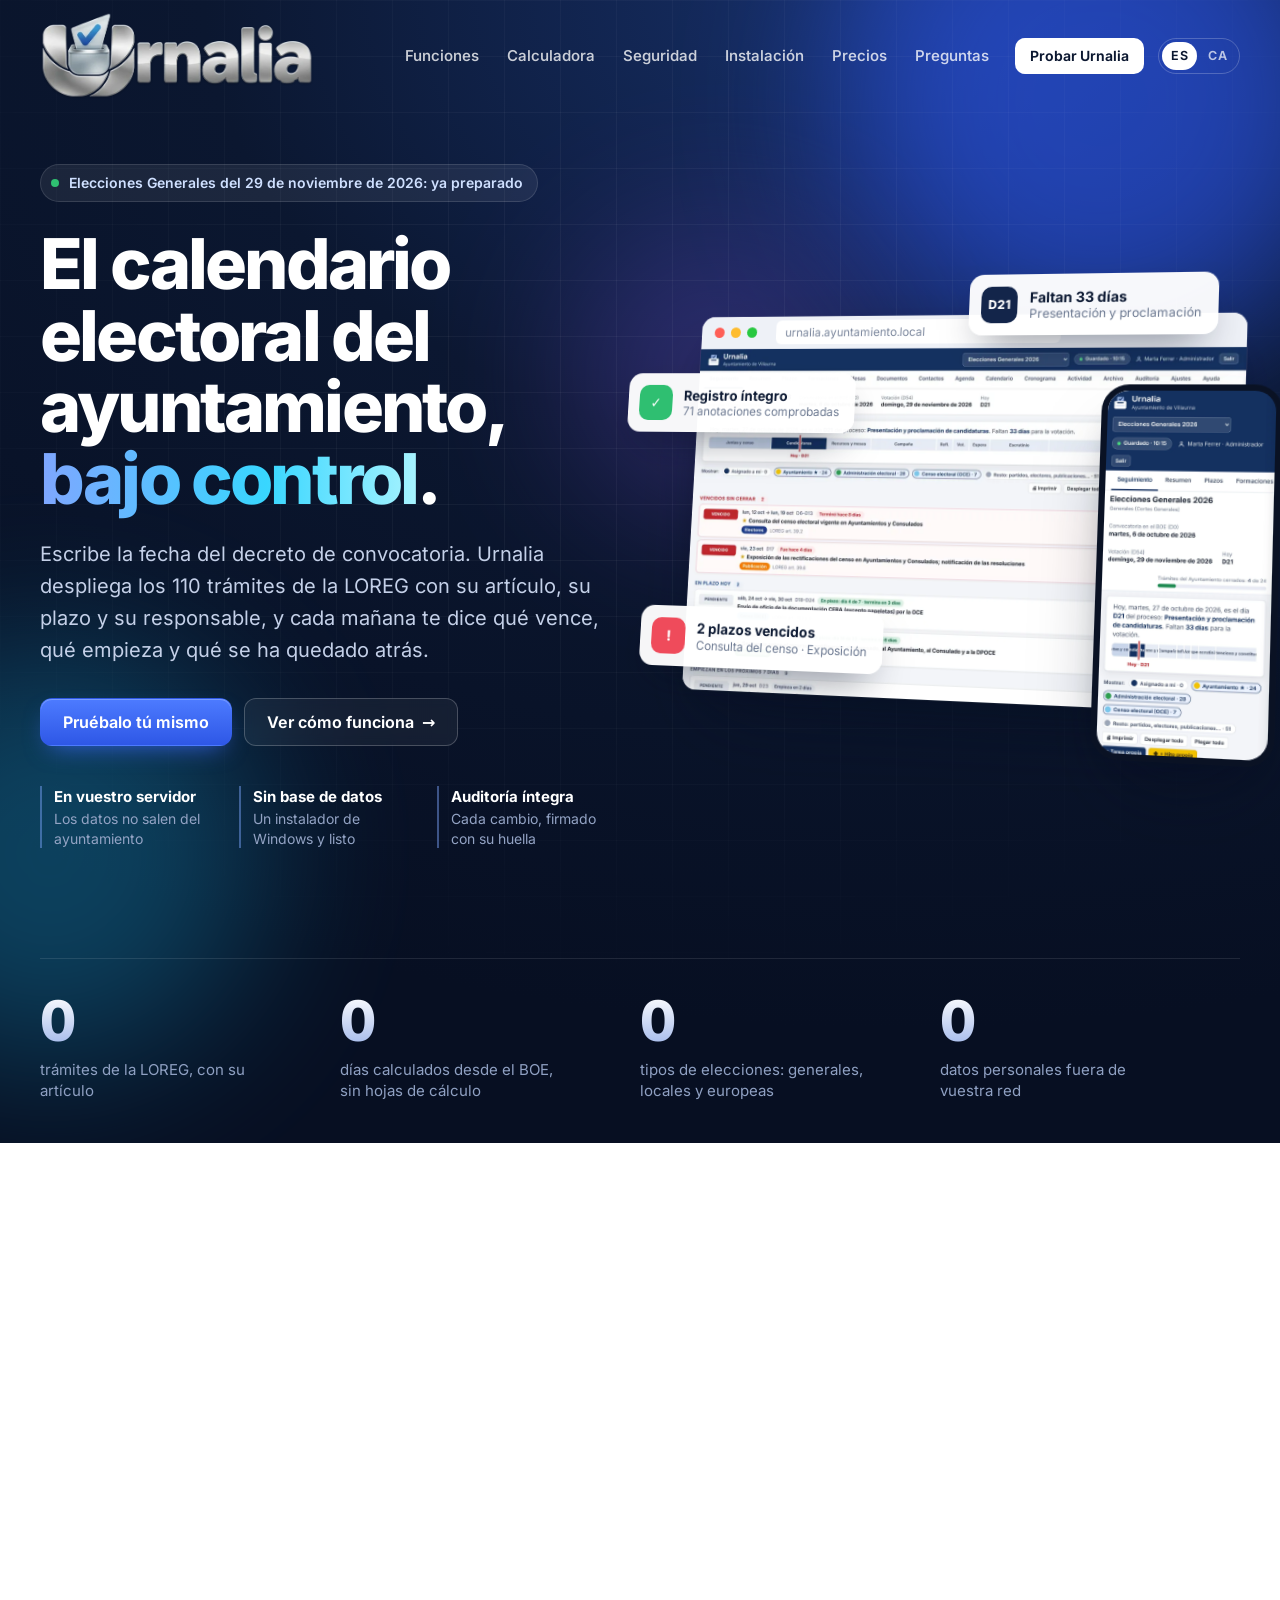
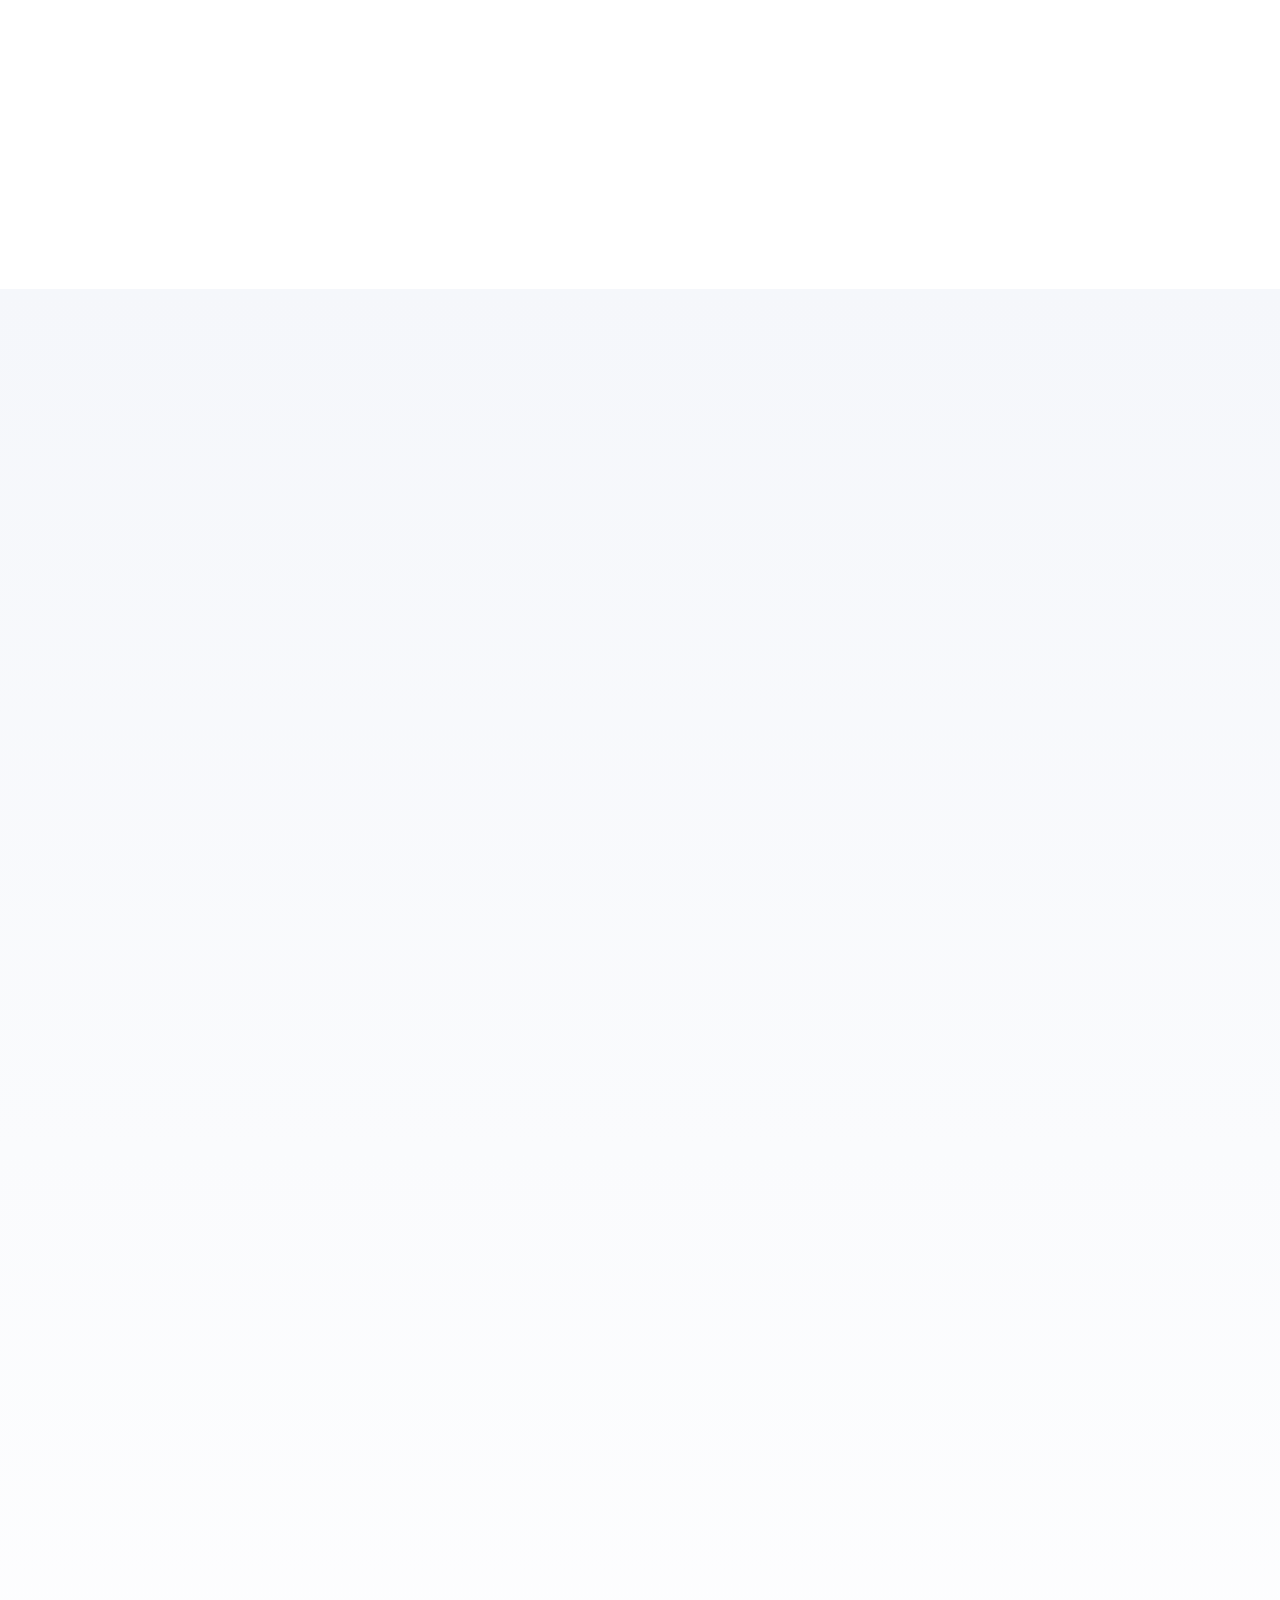
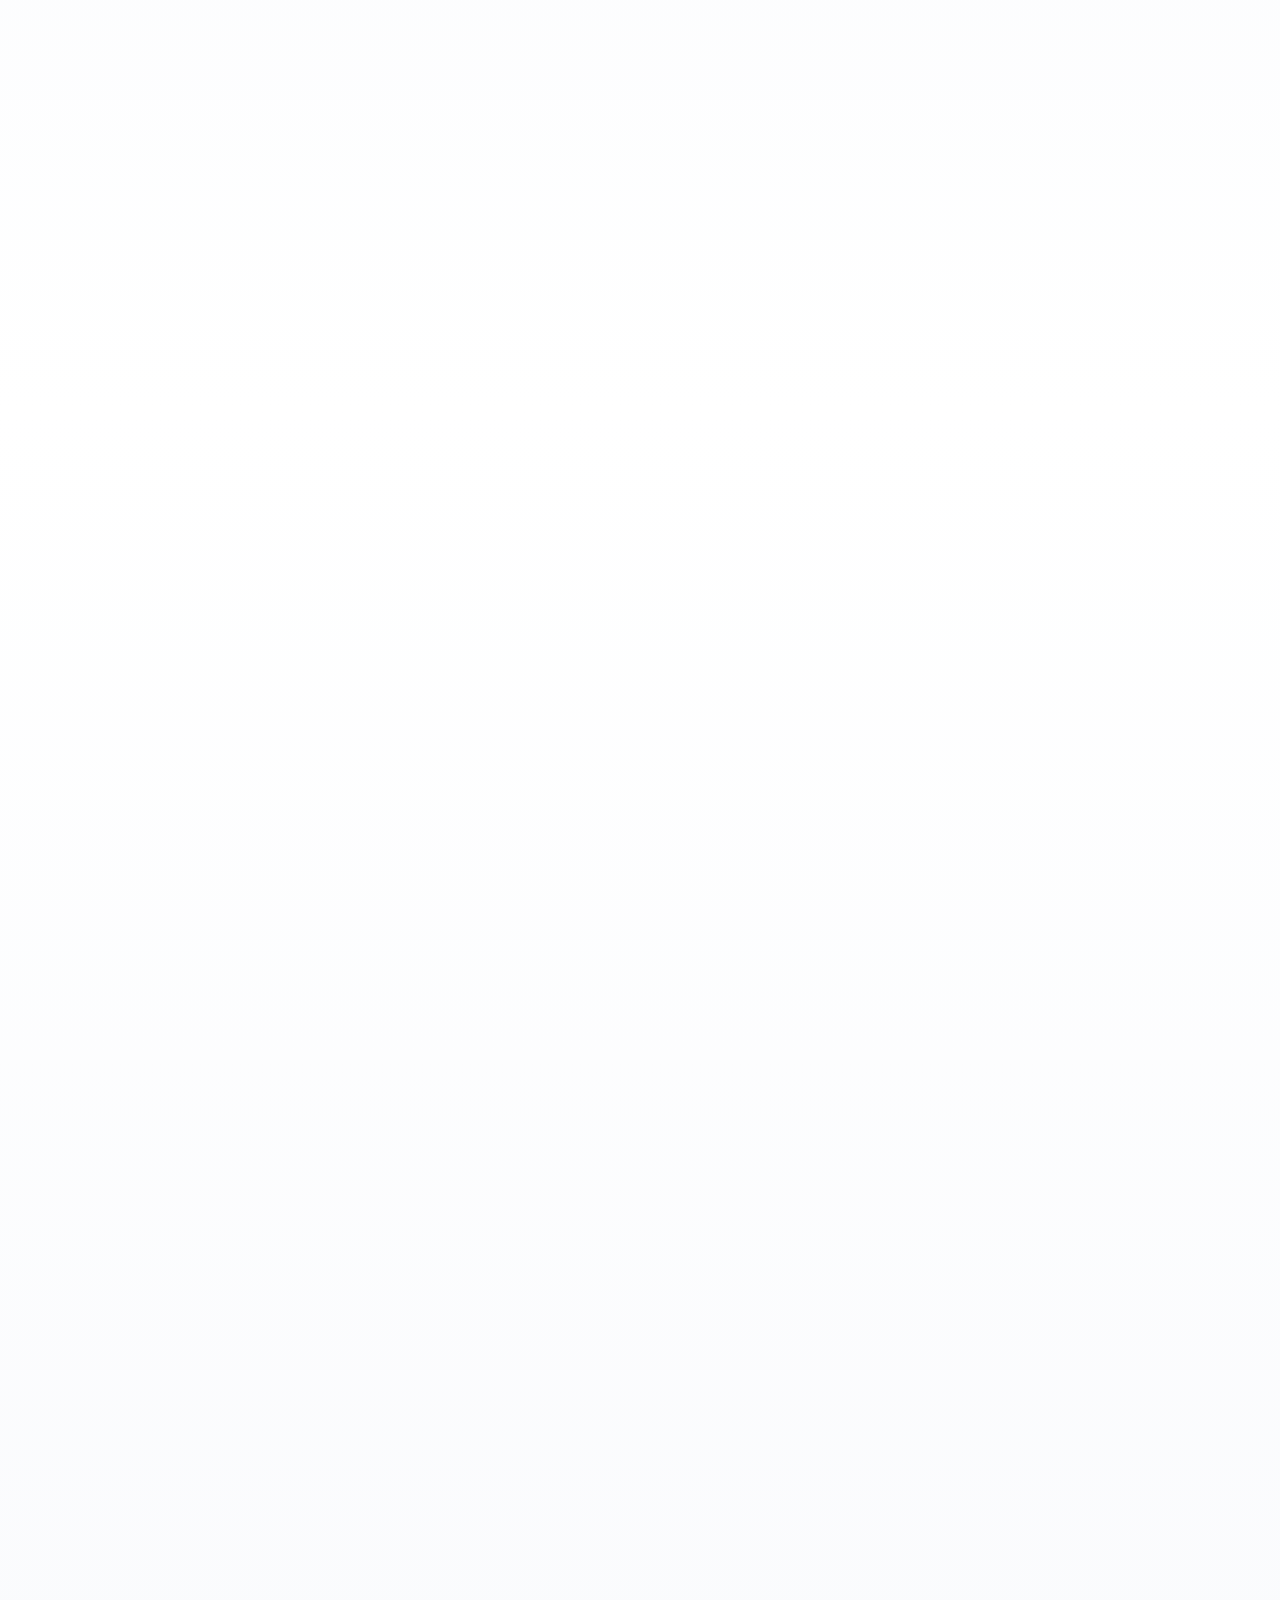
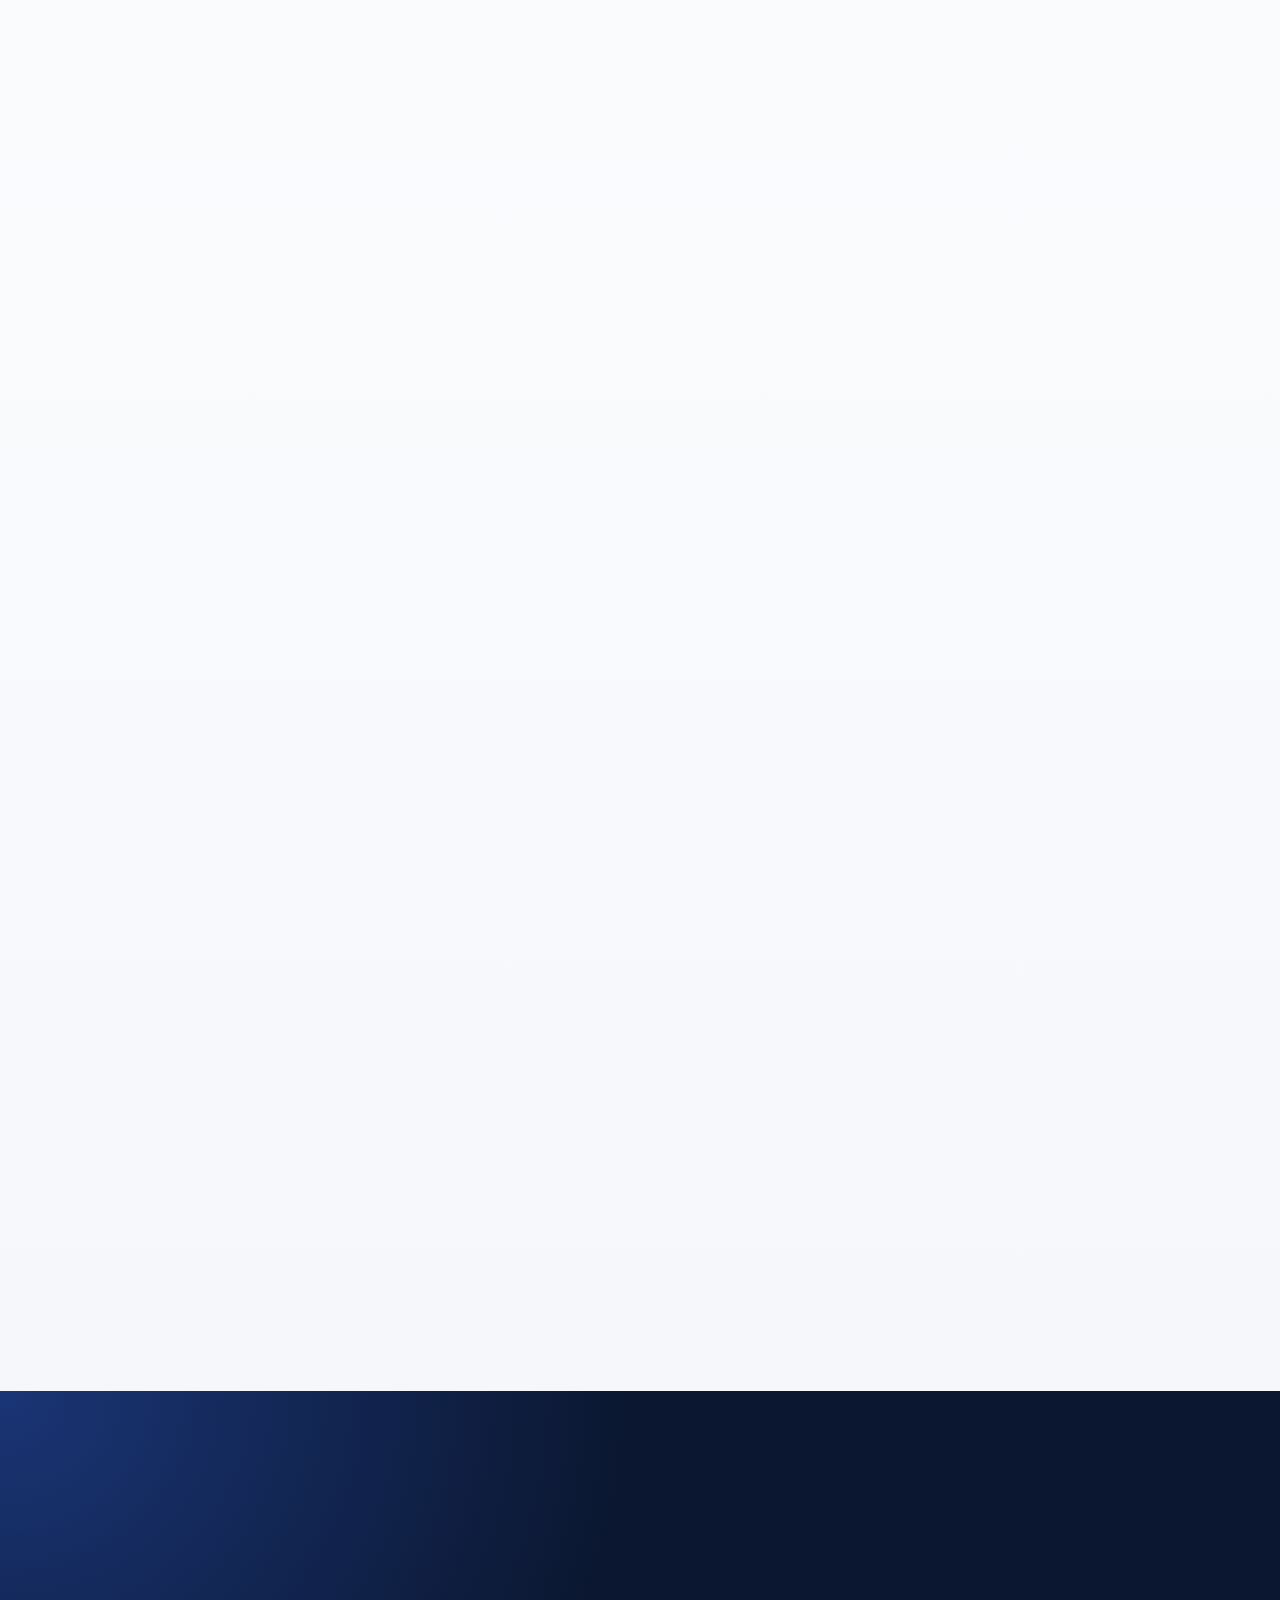
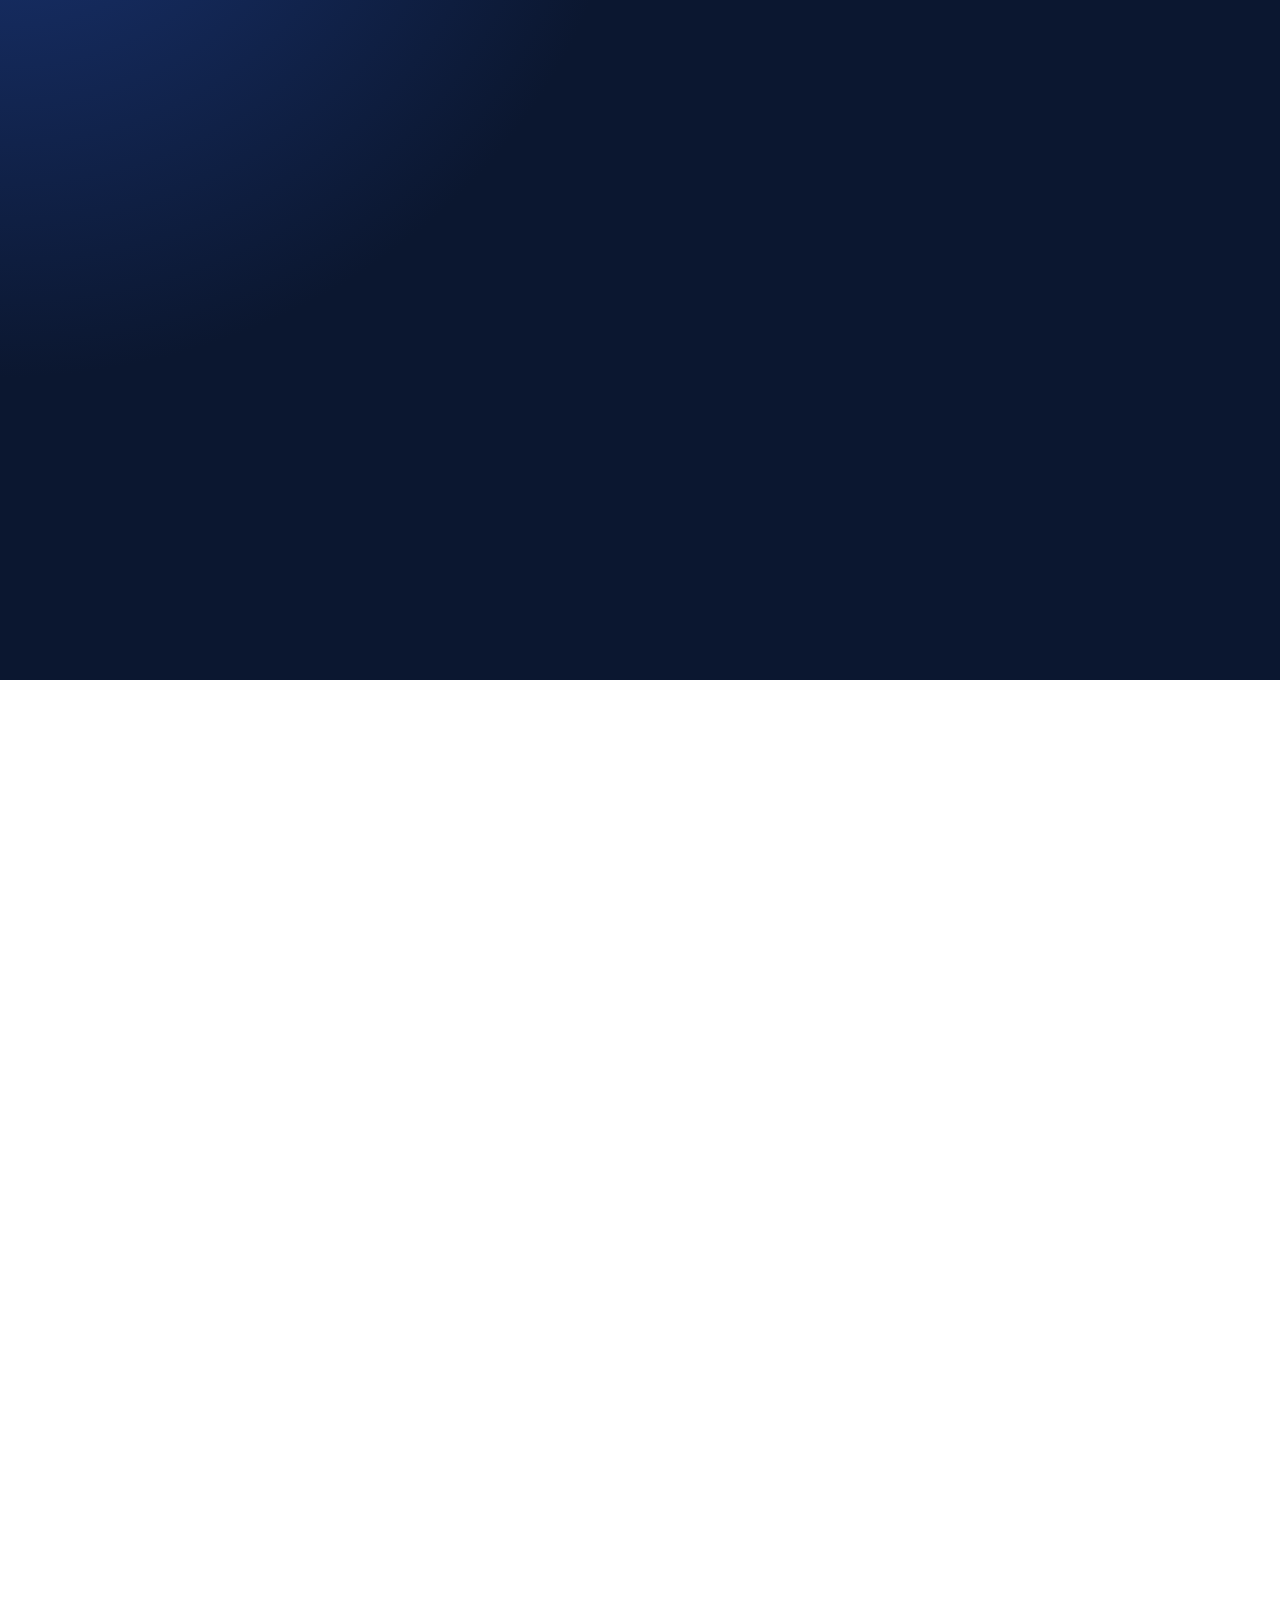
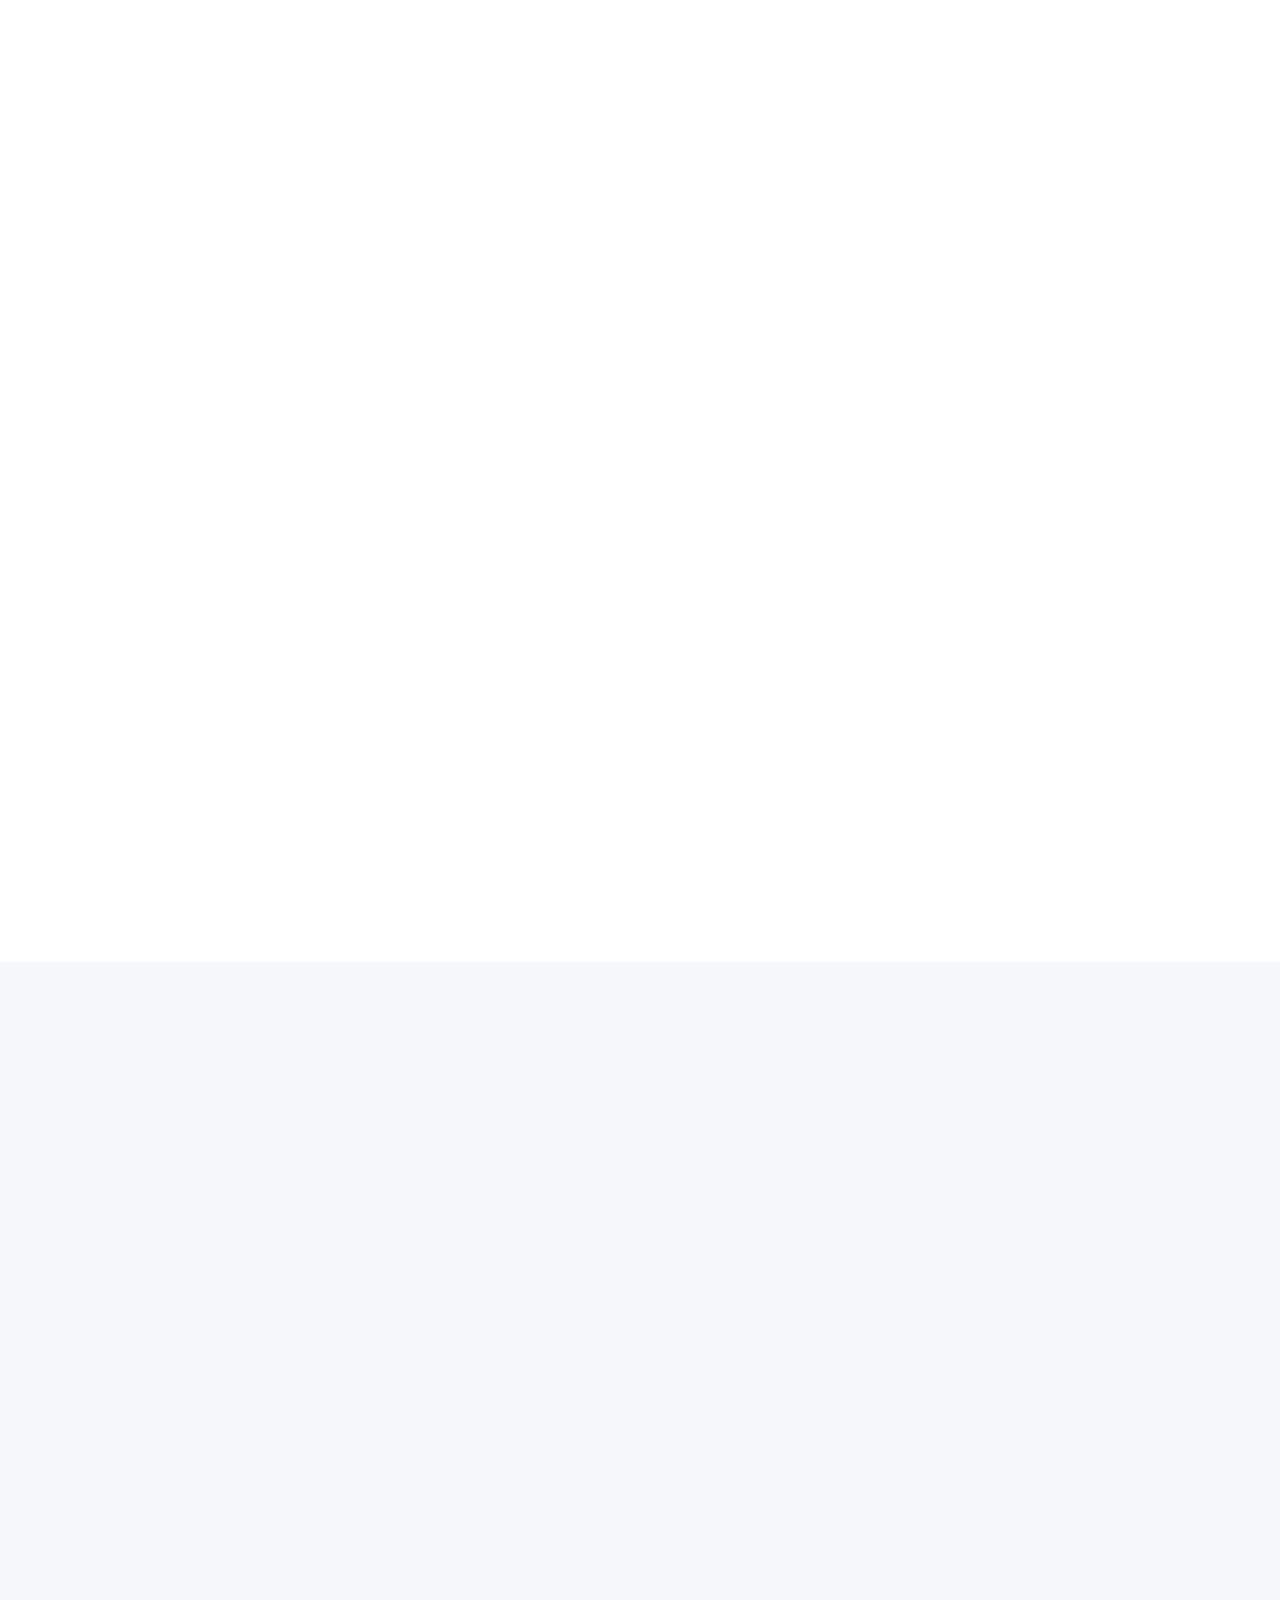
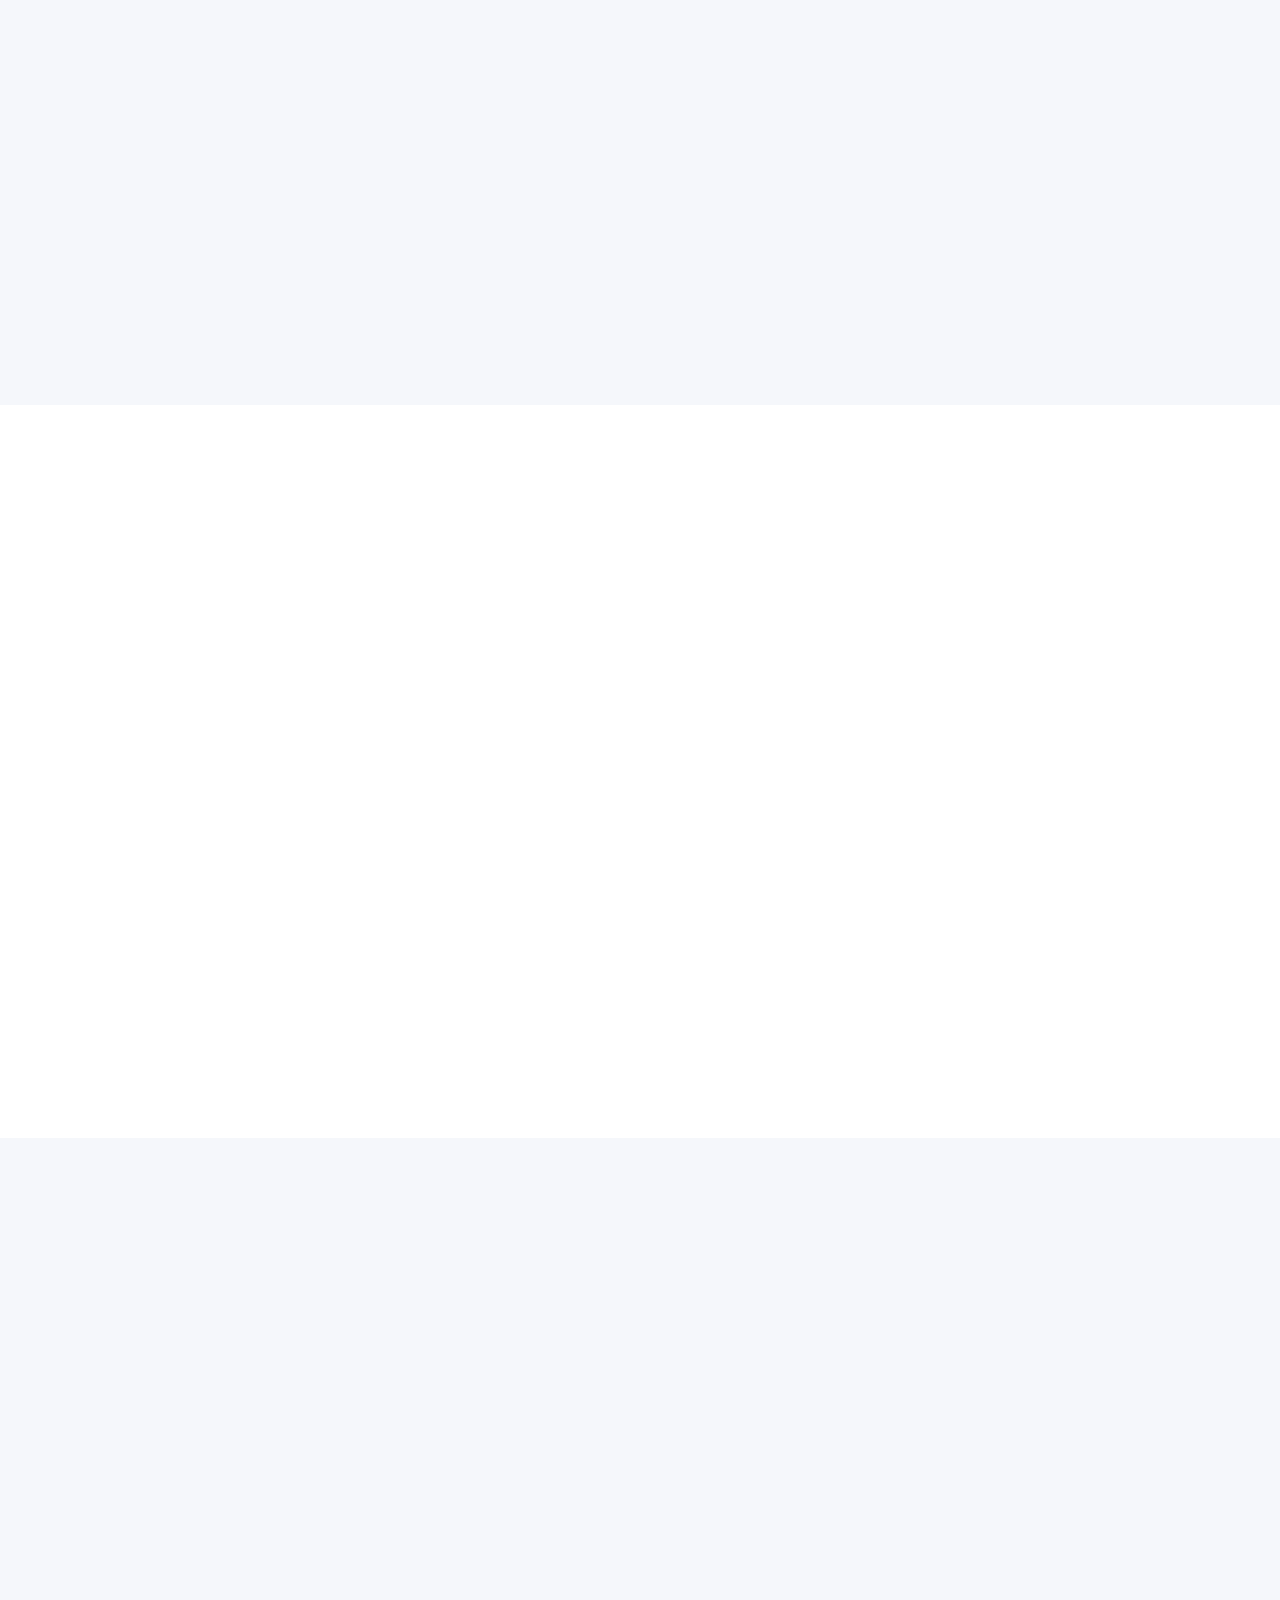
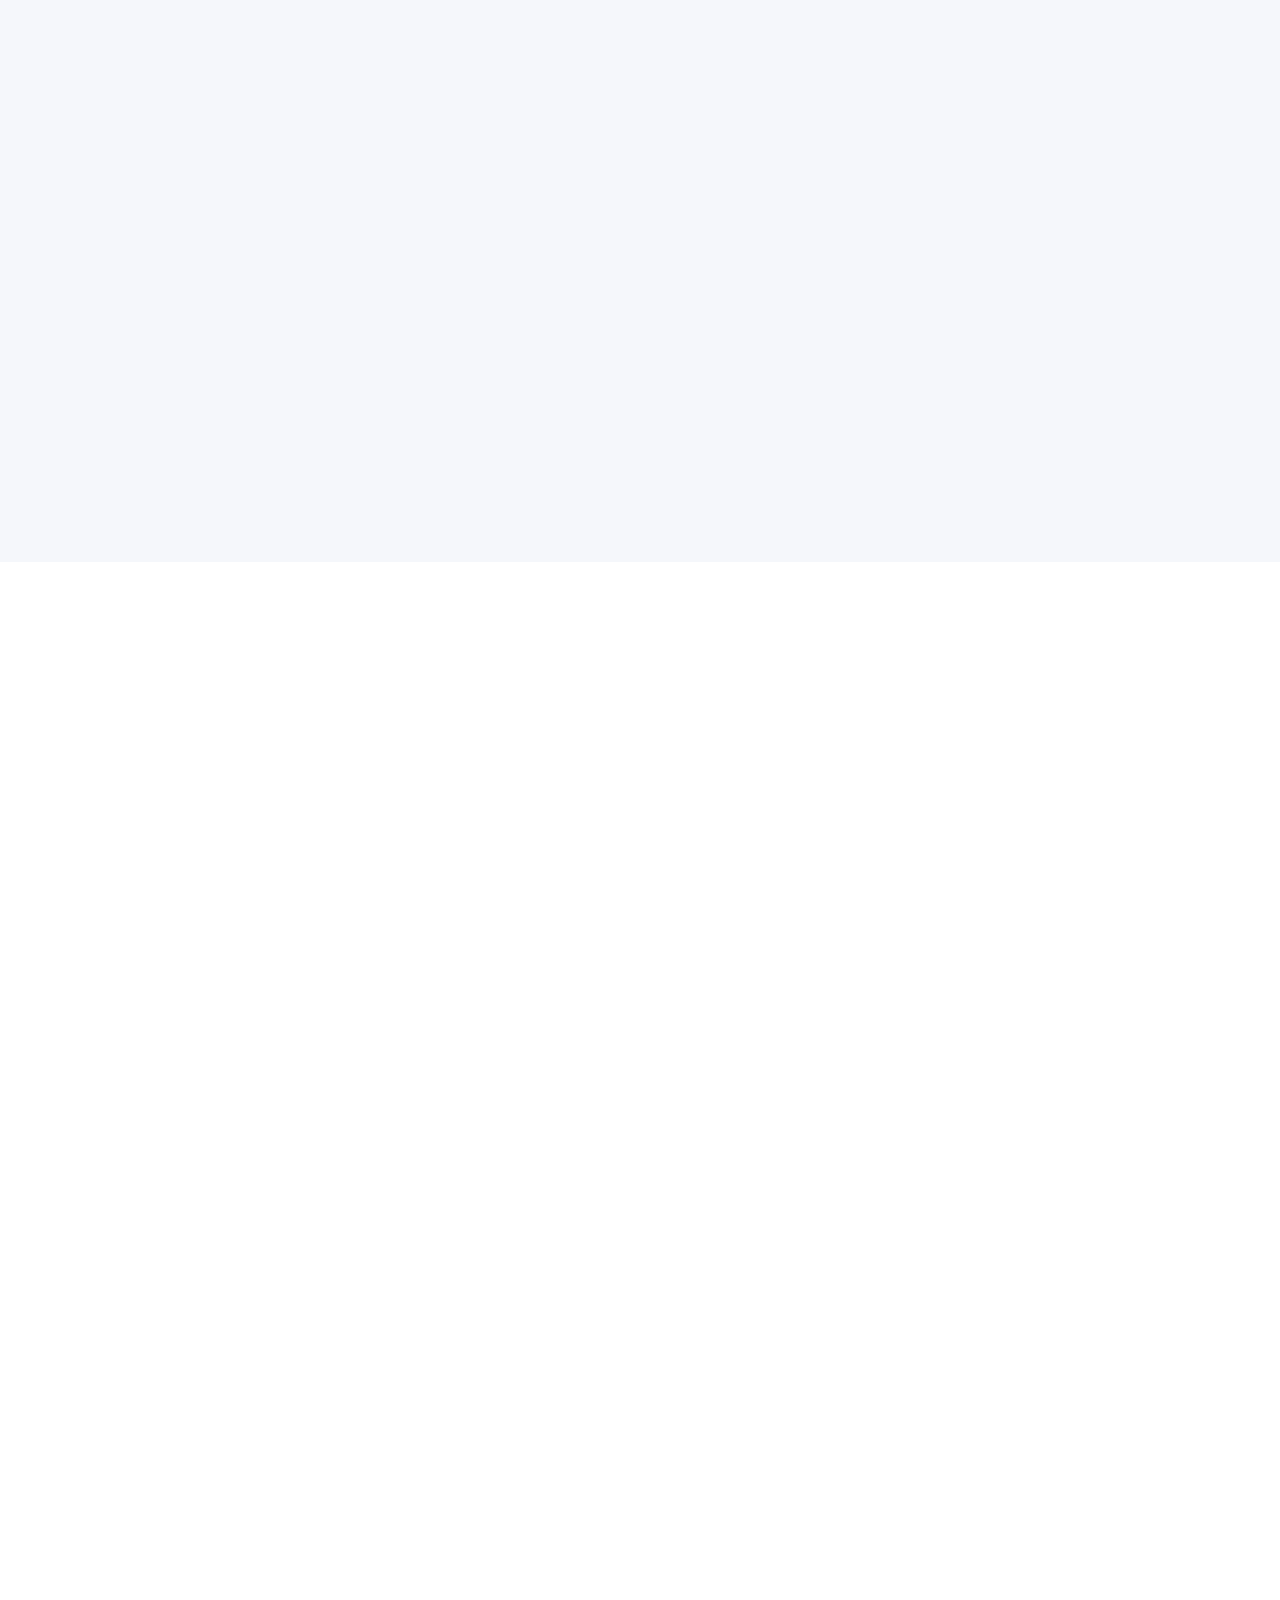
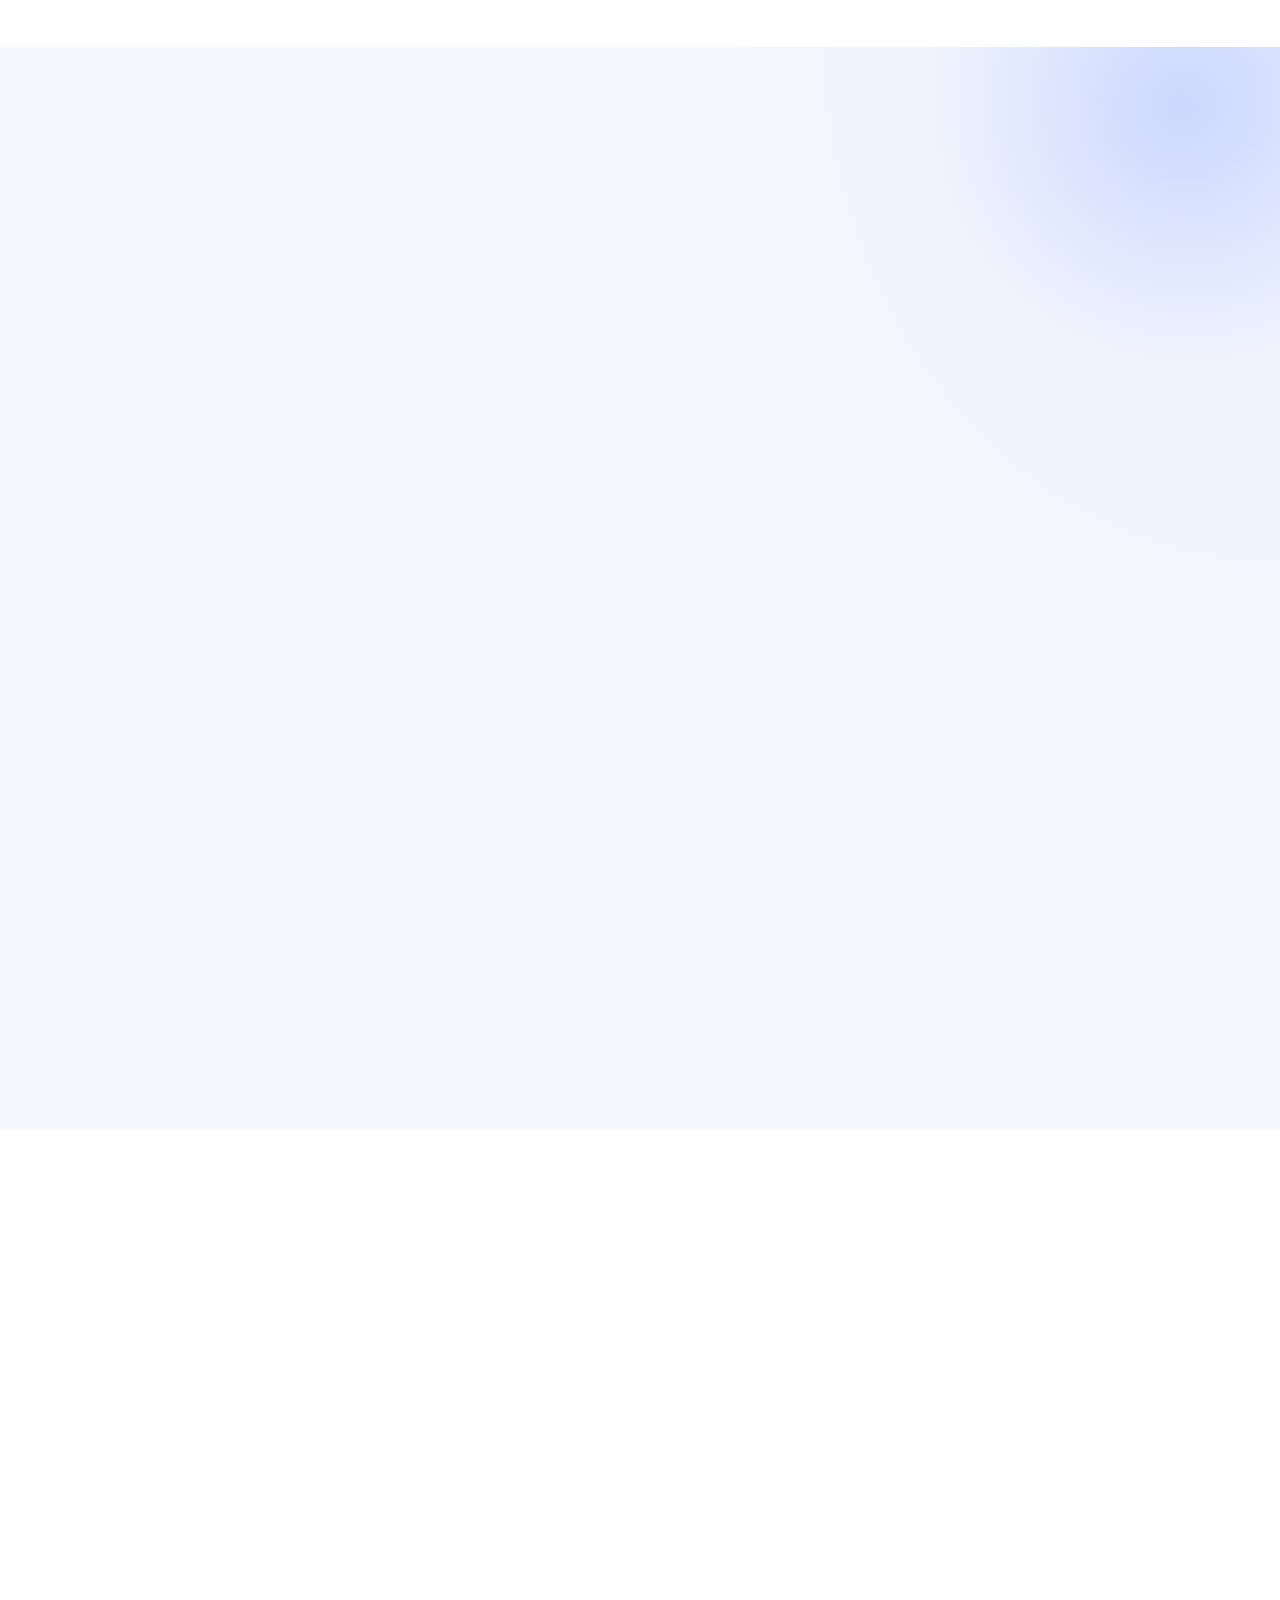
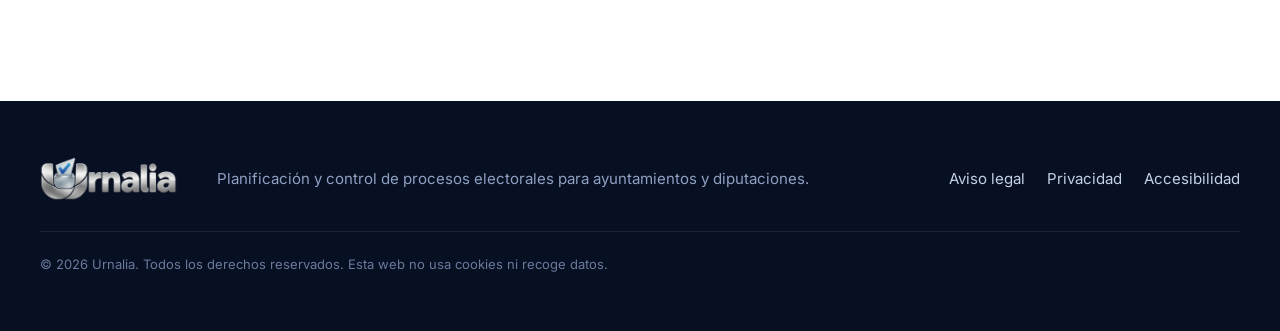
==== commit 14d47d6e: "La prueba online se abre en una pestaña nueva y «Salir» la cierra Co-Authored-By: Claude Opus 5.5 <n" ====
--- a/index.html
+++ b/index.html
@@ -342,7 +342,7 @@
     </ol>
     <div class="trial-cta reveal">
       <a class="btn btn-primary btn-lg" href="mailto:info@urnalia.es?subject=Acceso%20a%20la%20prueba%20de%20Urnalia&amp;body=Hola%3A%0A%0ASoy%20%5Bnombre%20y%20apellidos%5D%2C%20%5Bcargo%5D%20del%20Ayuntamiento%20de%20%5Bmunicipio%5D%20(%5Bprovincia%5D).%0A%0AEstamos%20interesados%20en%20evaluar%20Urnalia%20y%20nos%20gustar%C3%ADa%20recibir%20la%20contrase%C3%B1a%20de%20acceso%20a%20la%20prueba%20online.%0A%0ATel%C3%A9fono%20de%20contacto%3A%20%5Btel%C3%A9fono%5D%0A%0AGracias.">Solicitar acceso a la prueba</a>
-      <a class="btn btn-outline btn-lg" href="demo/?l=es">Ya tengo contraseña <span aria-hidden="true">→</span></a>
+      <a class="btn btn-outline btn-lg" href="demo/?l=es" target="_blank" rel="noopener">Ya tengo contraseña <span aria-hidden="true">→</span></a>
     </div>
     <ul class="trial-langs reveal" aria-label="Idiomas de la prueba"><li lang="es">Castellano</li><li lang="ca">Català</li></ul>
    </div>
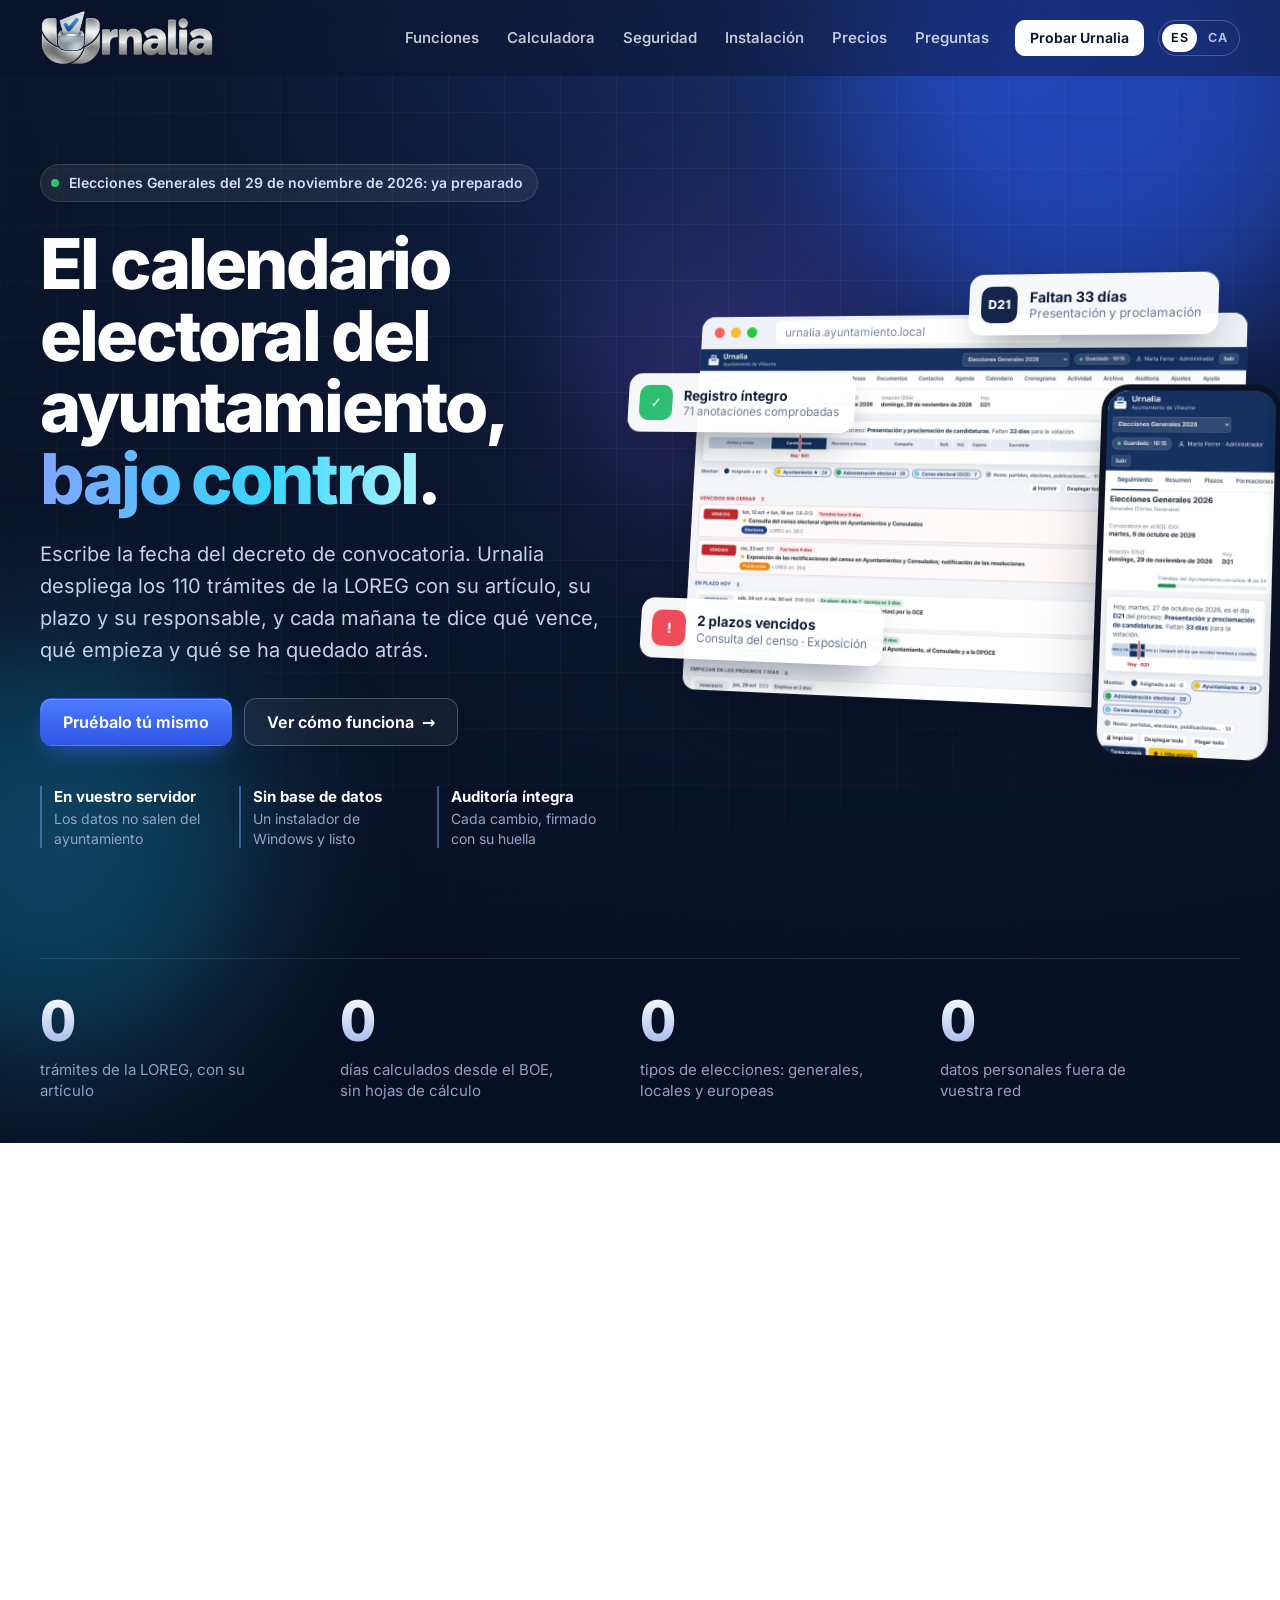
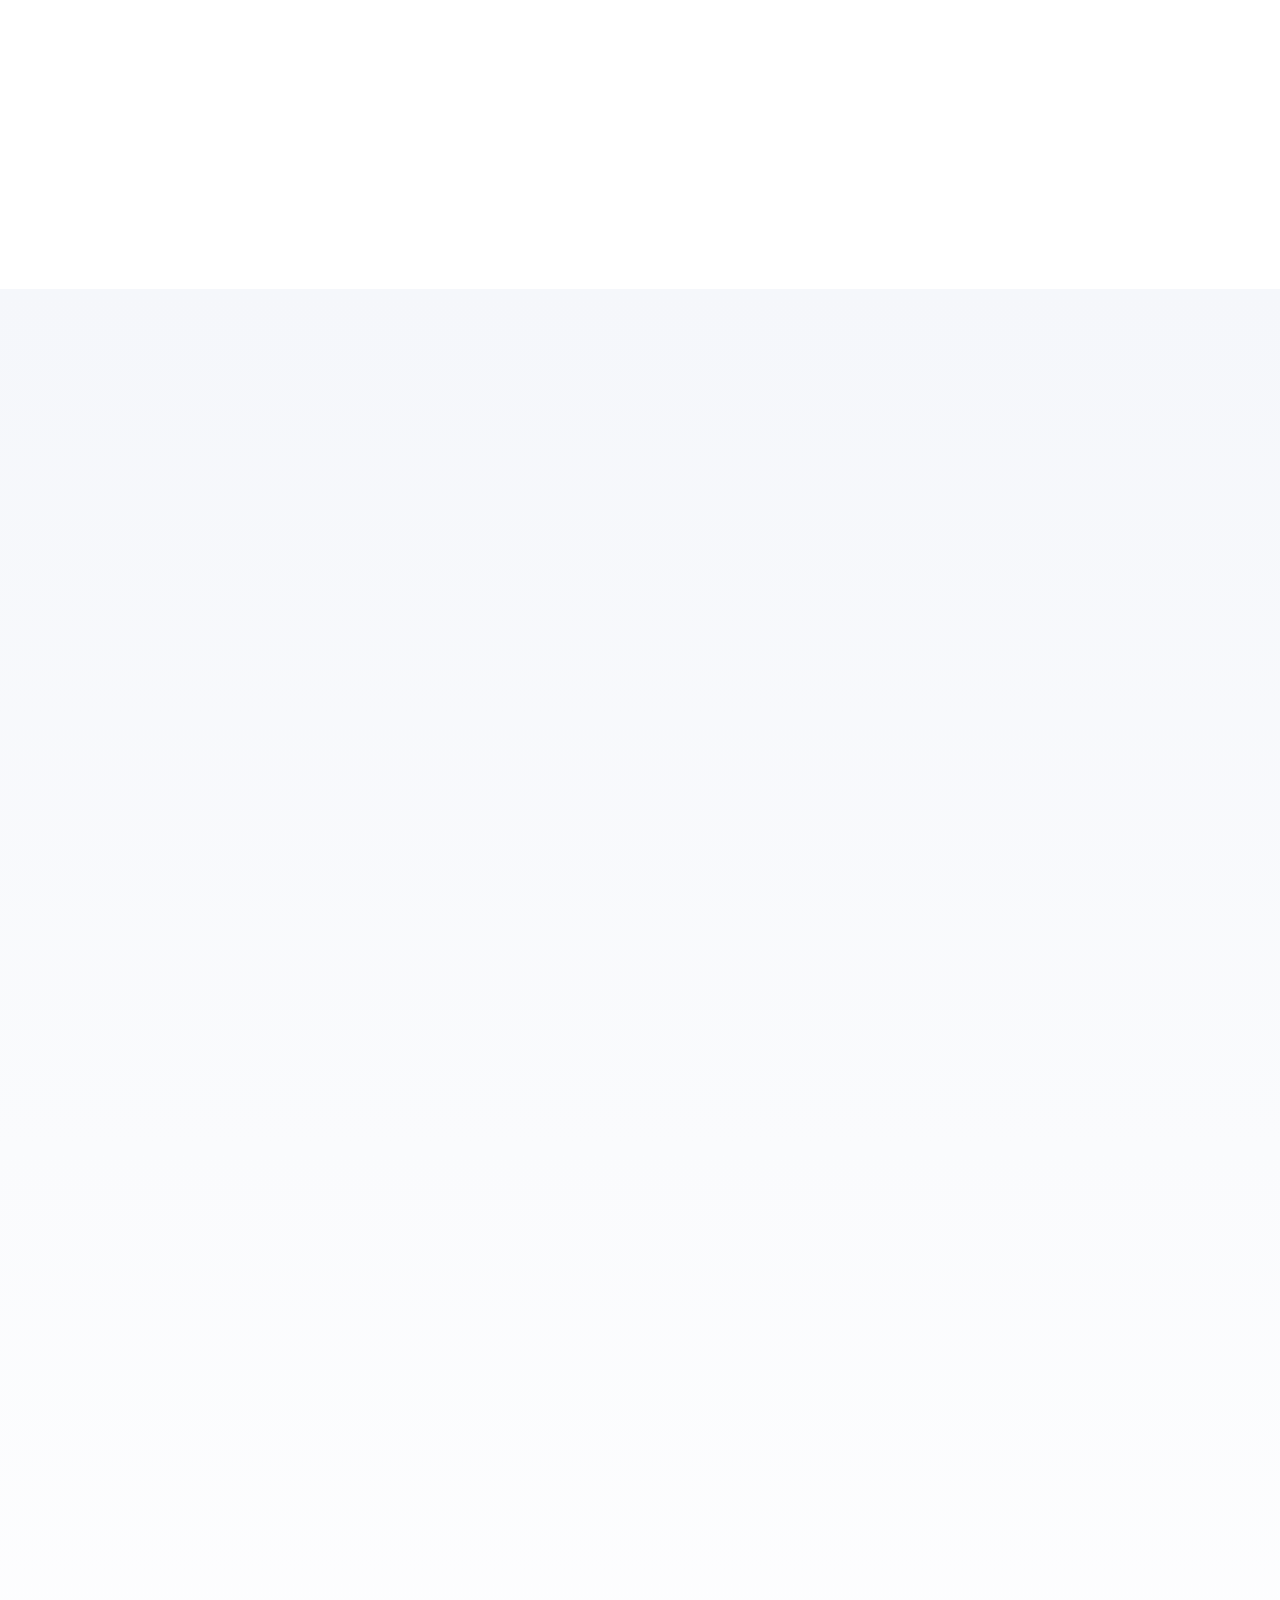
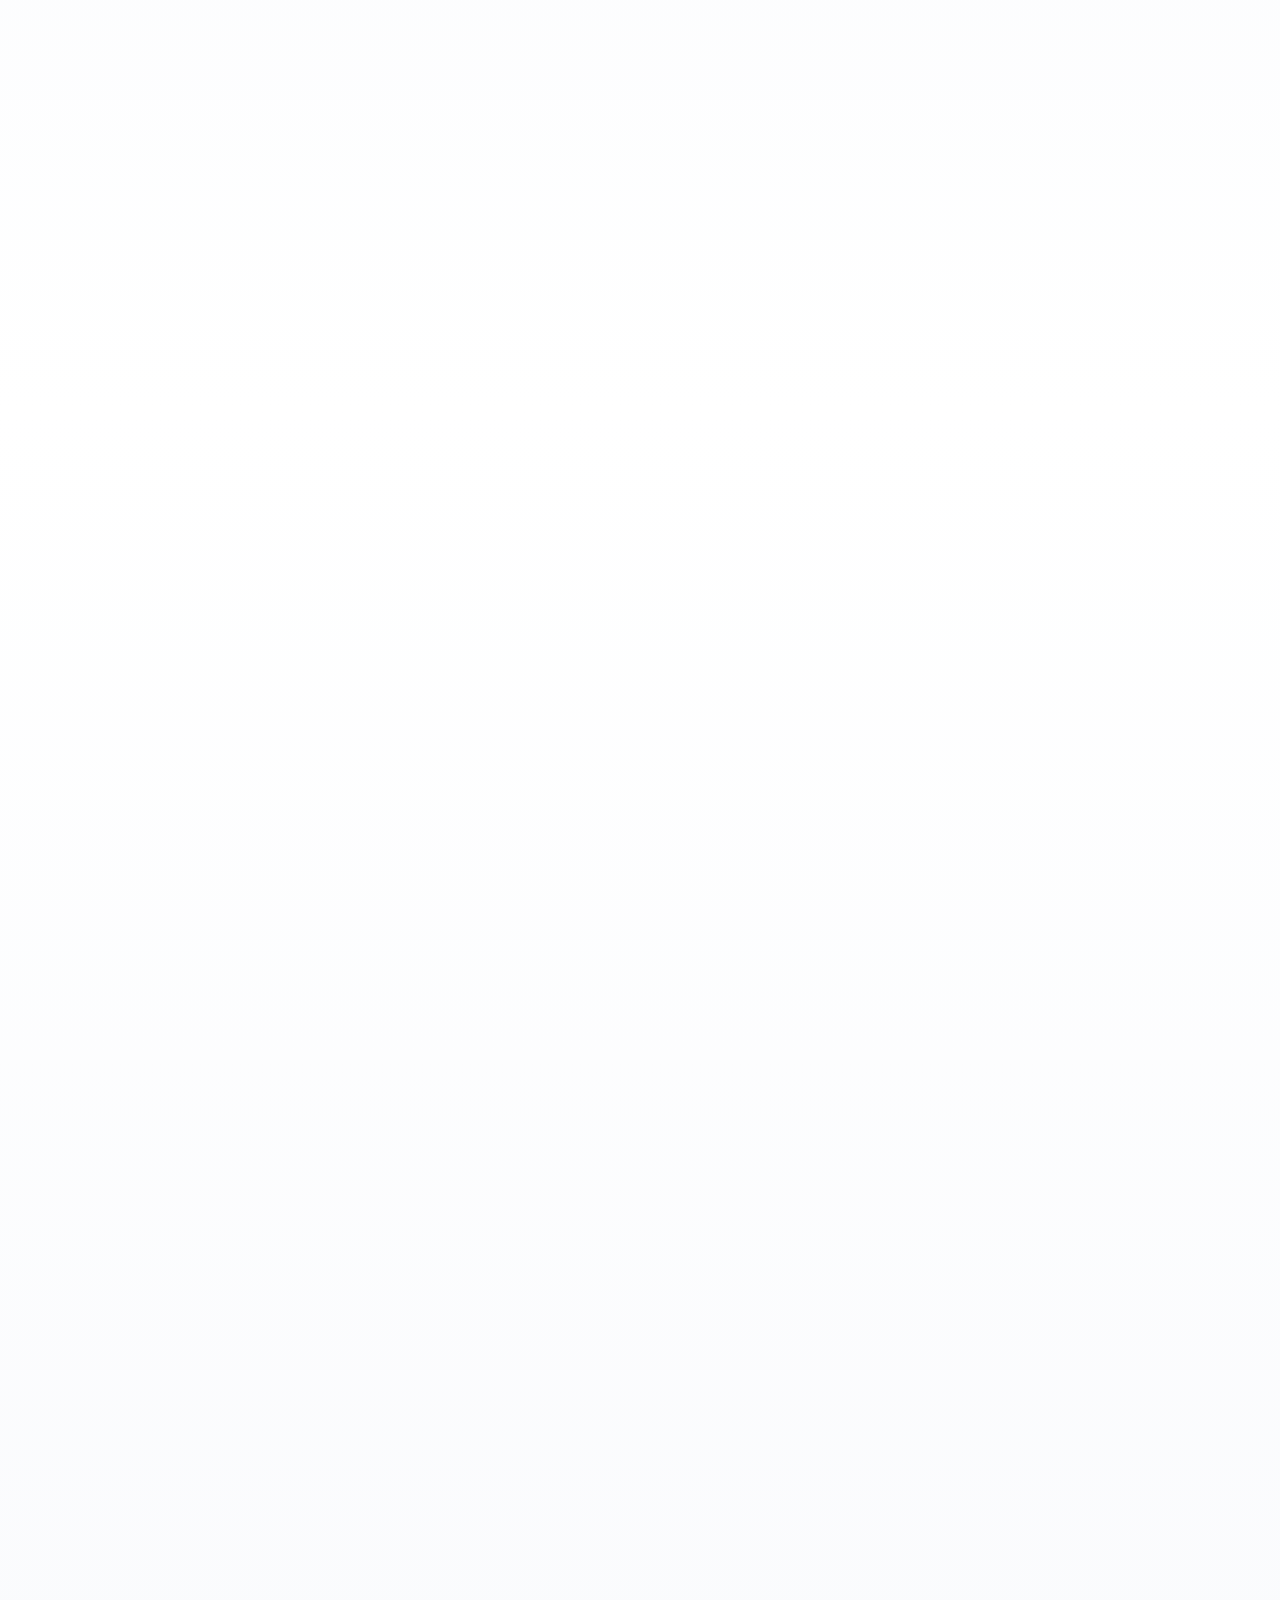
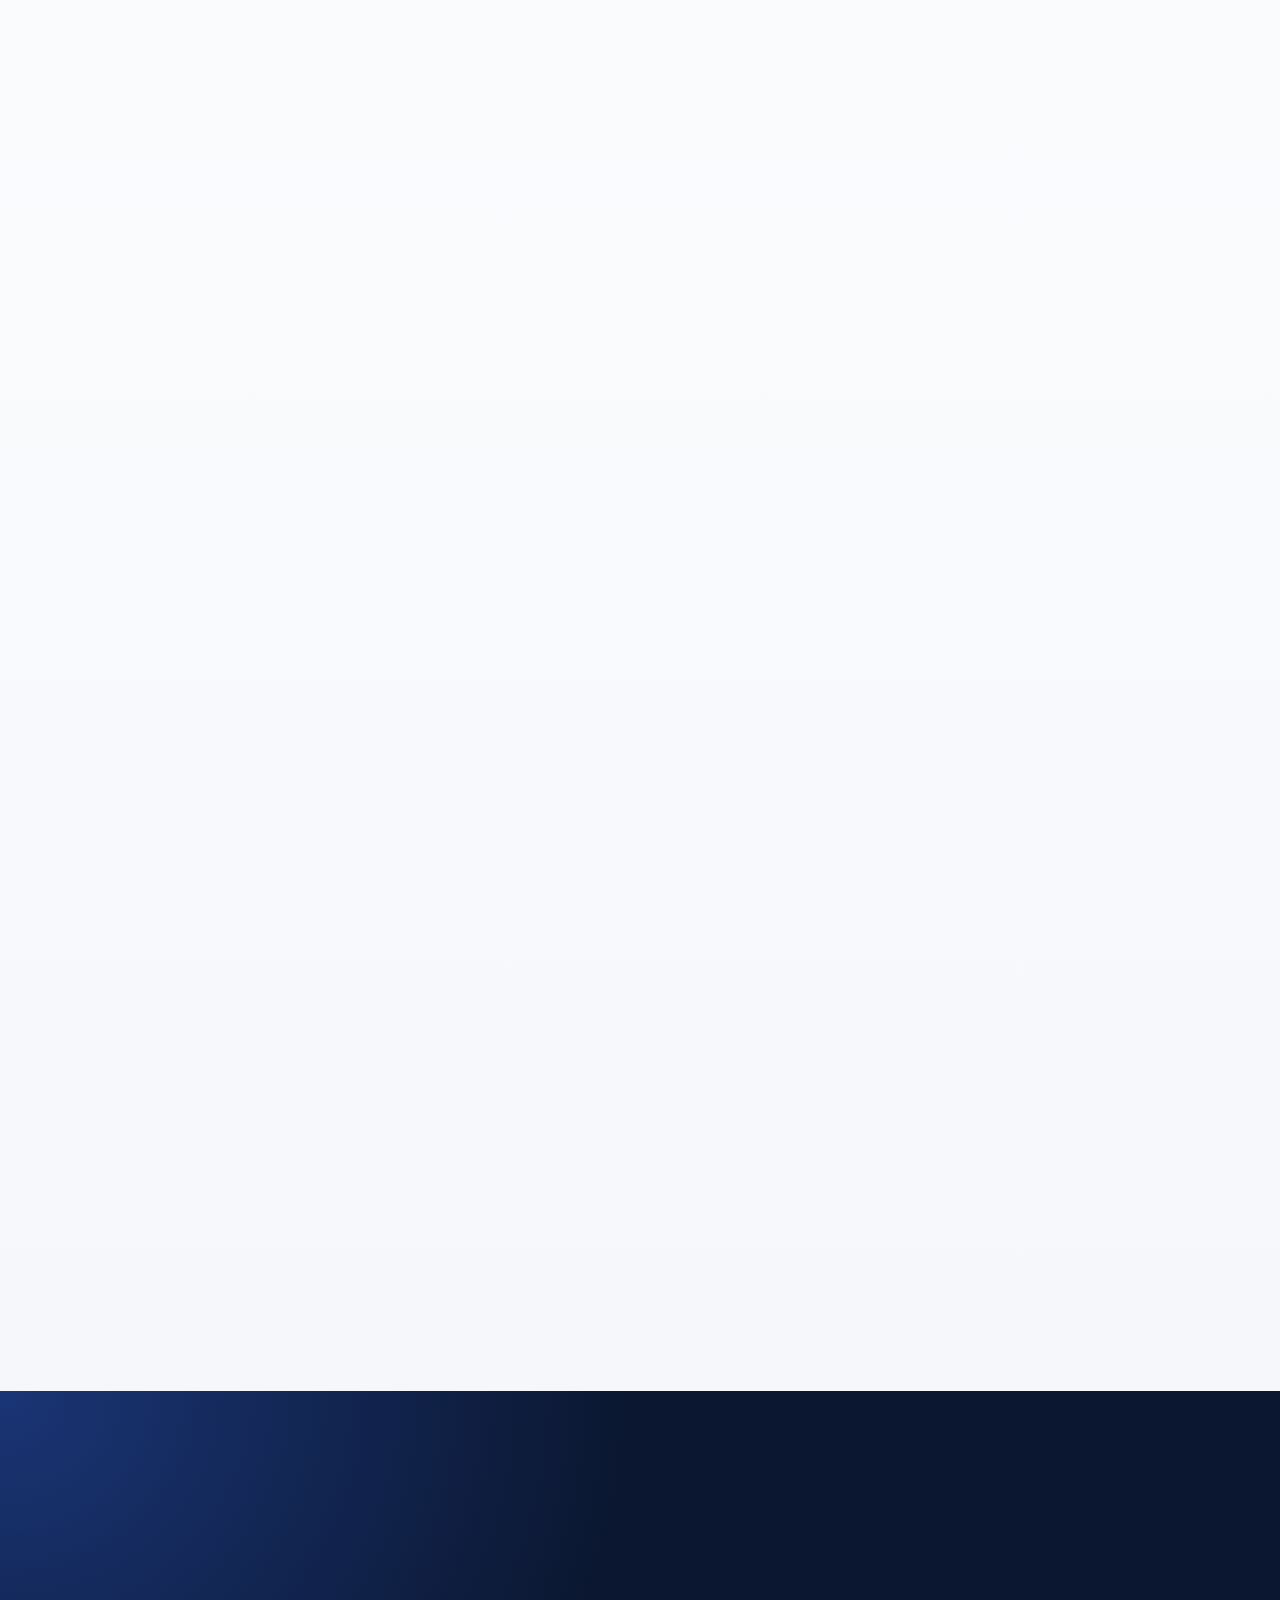
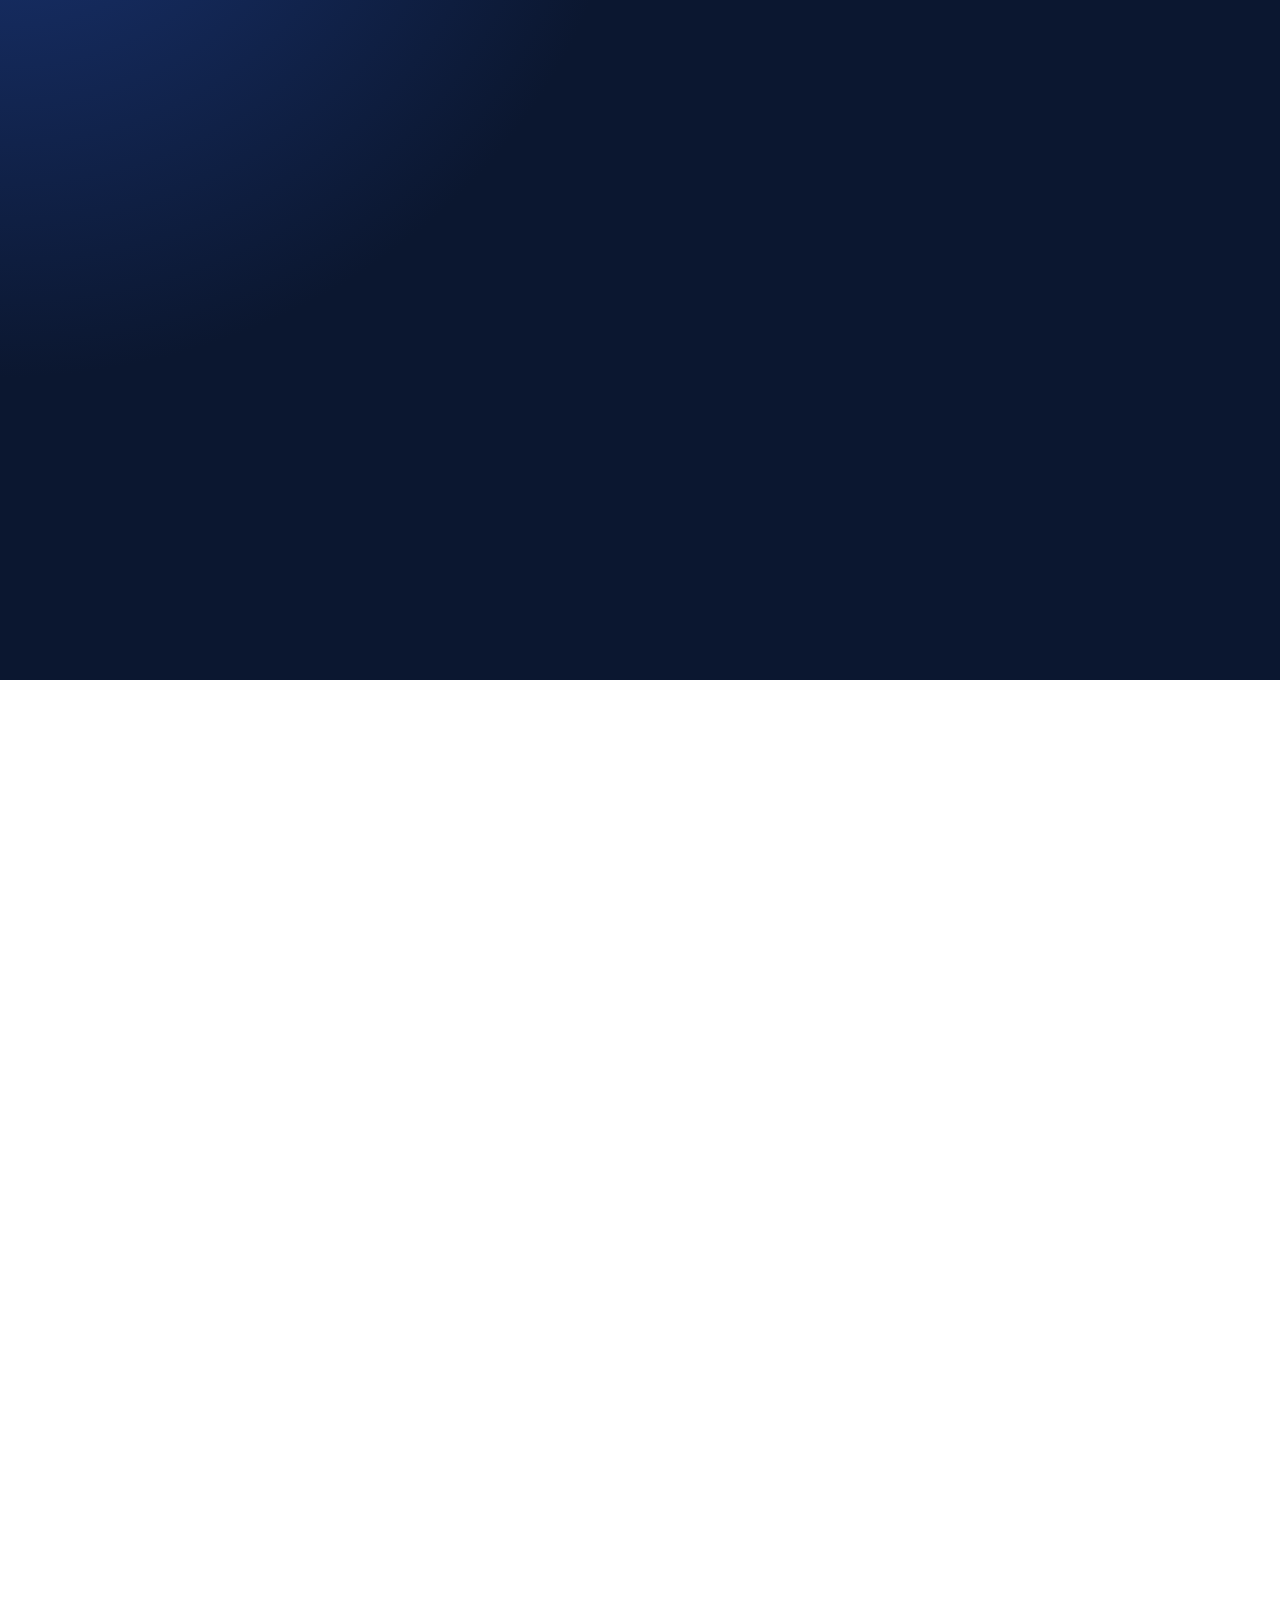
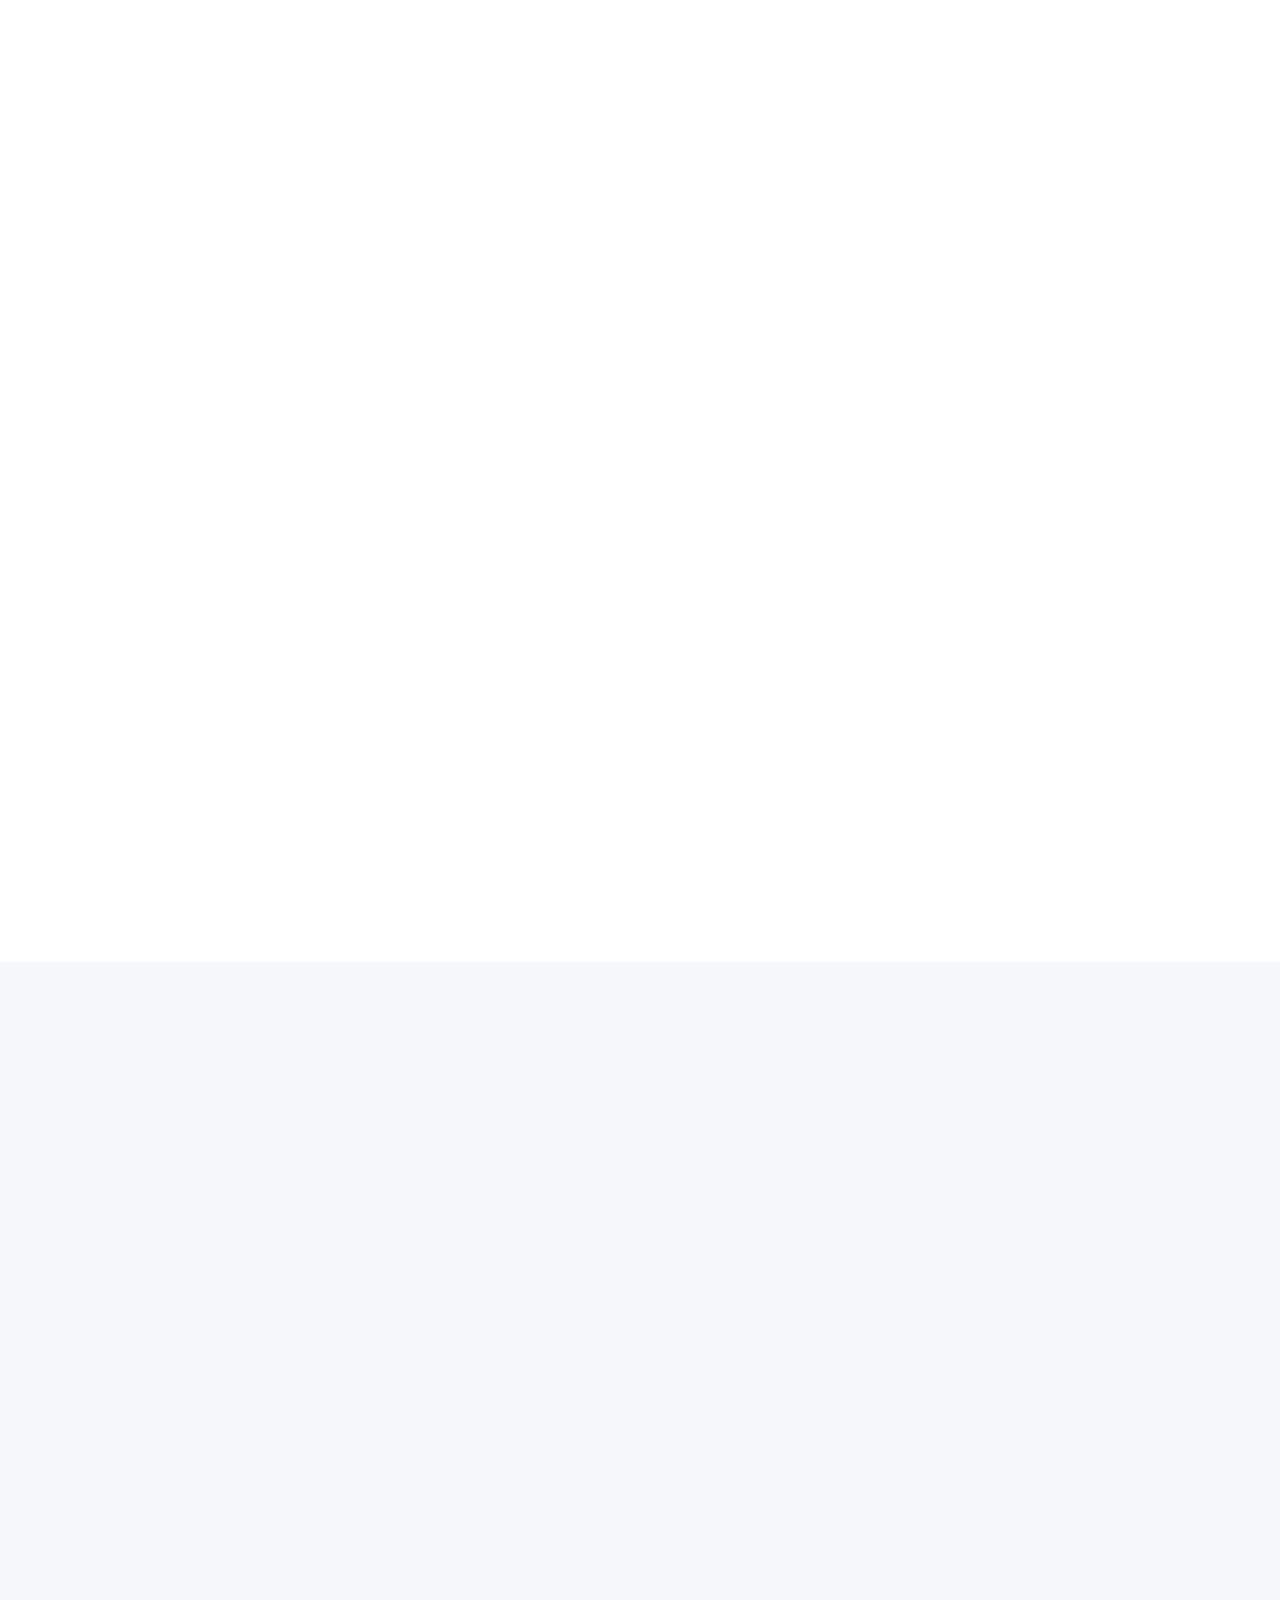
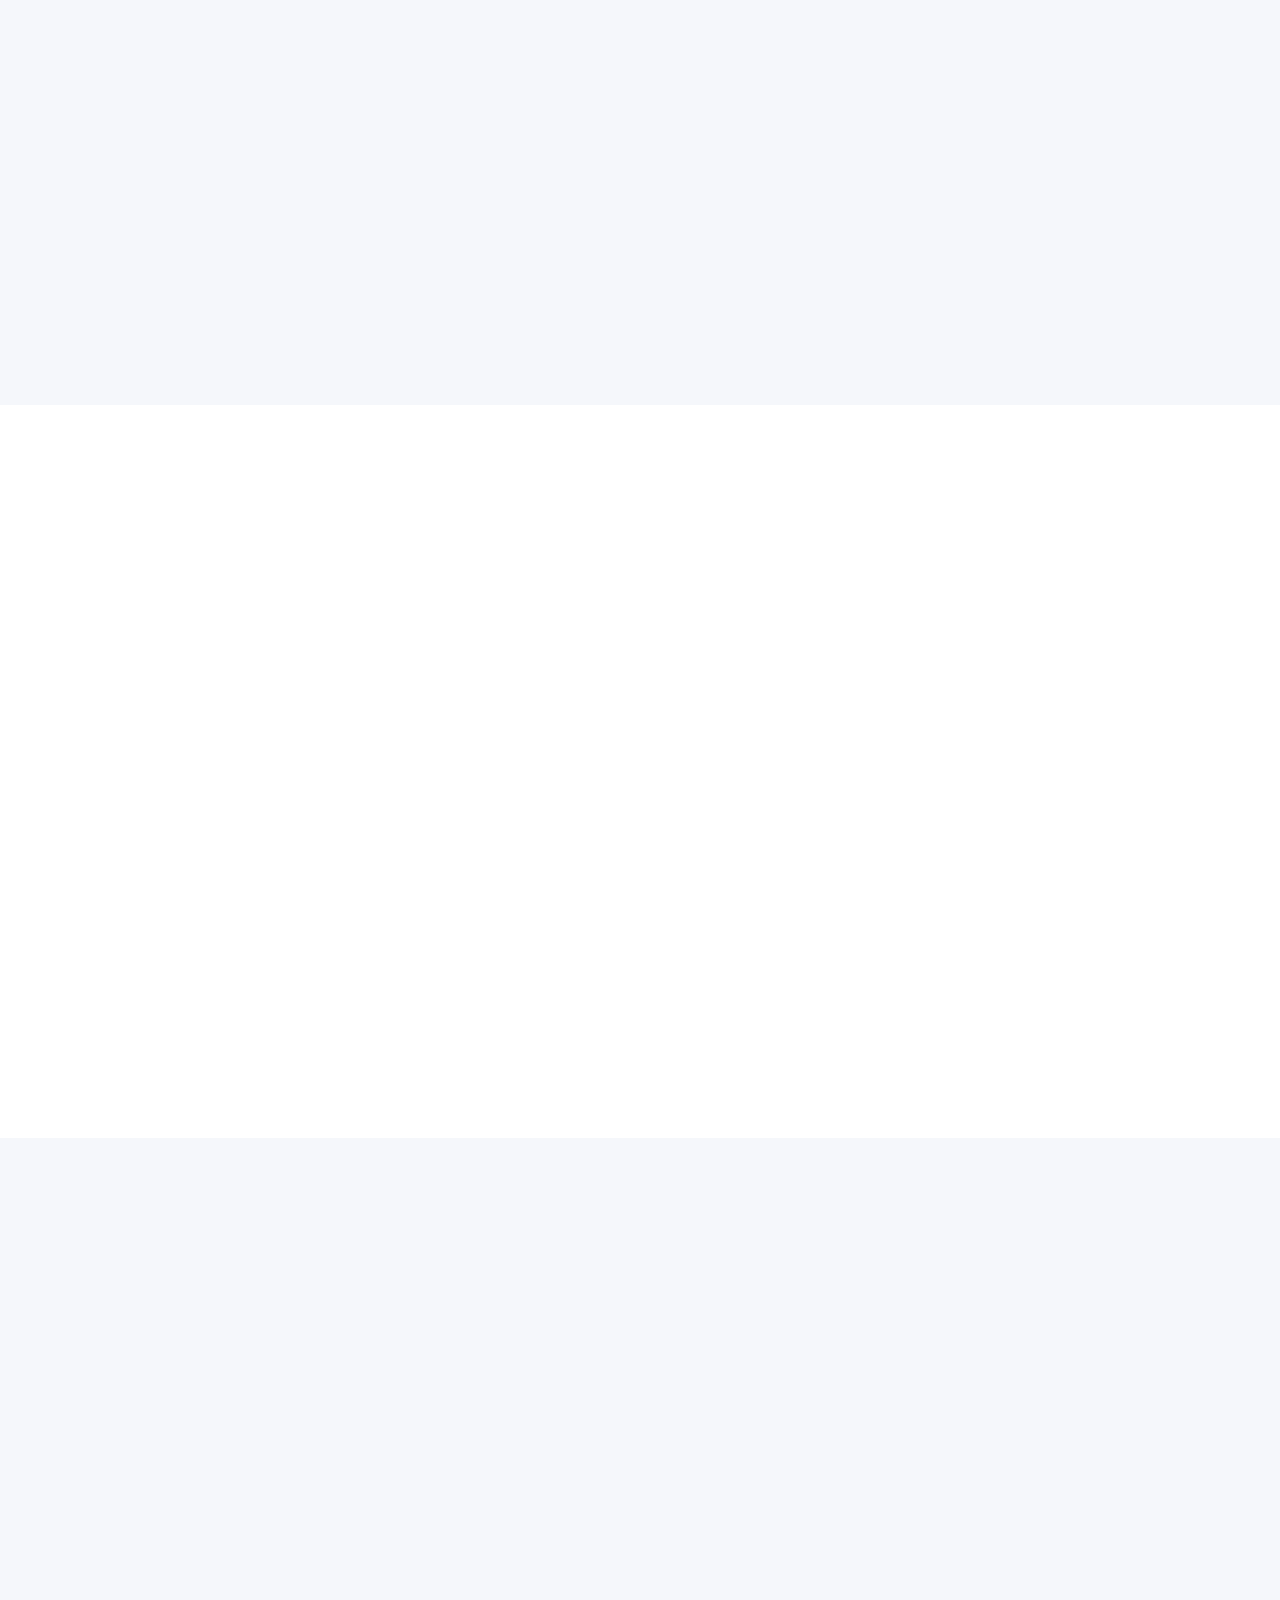
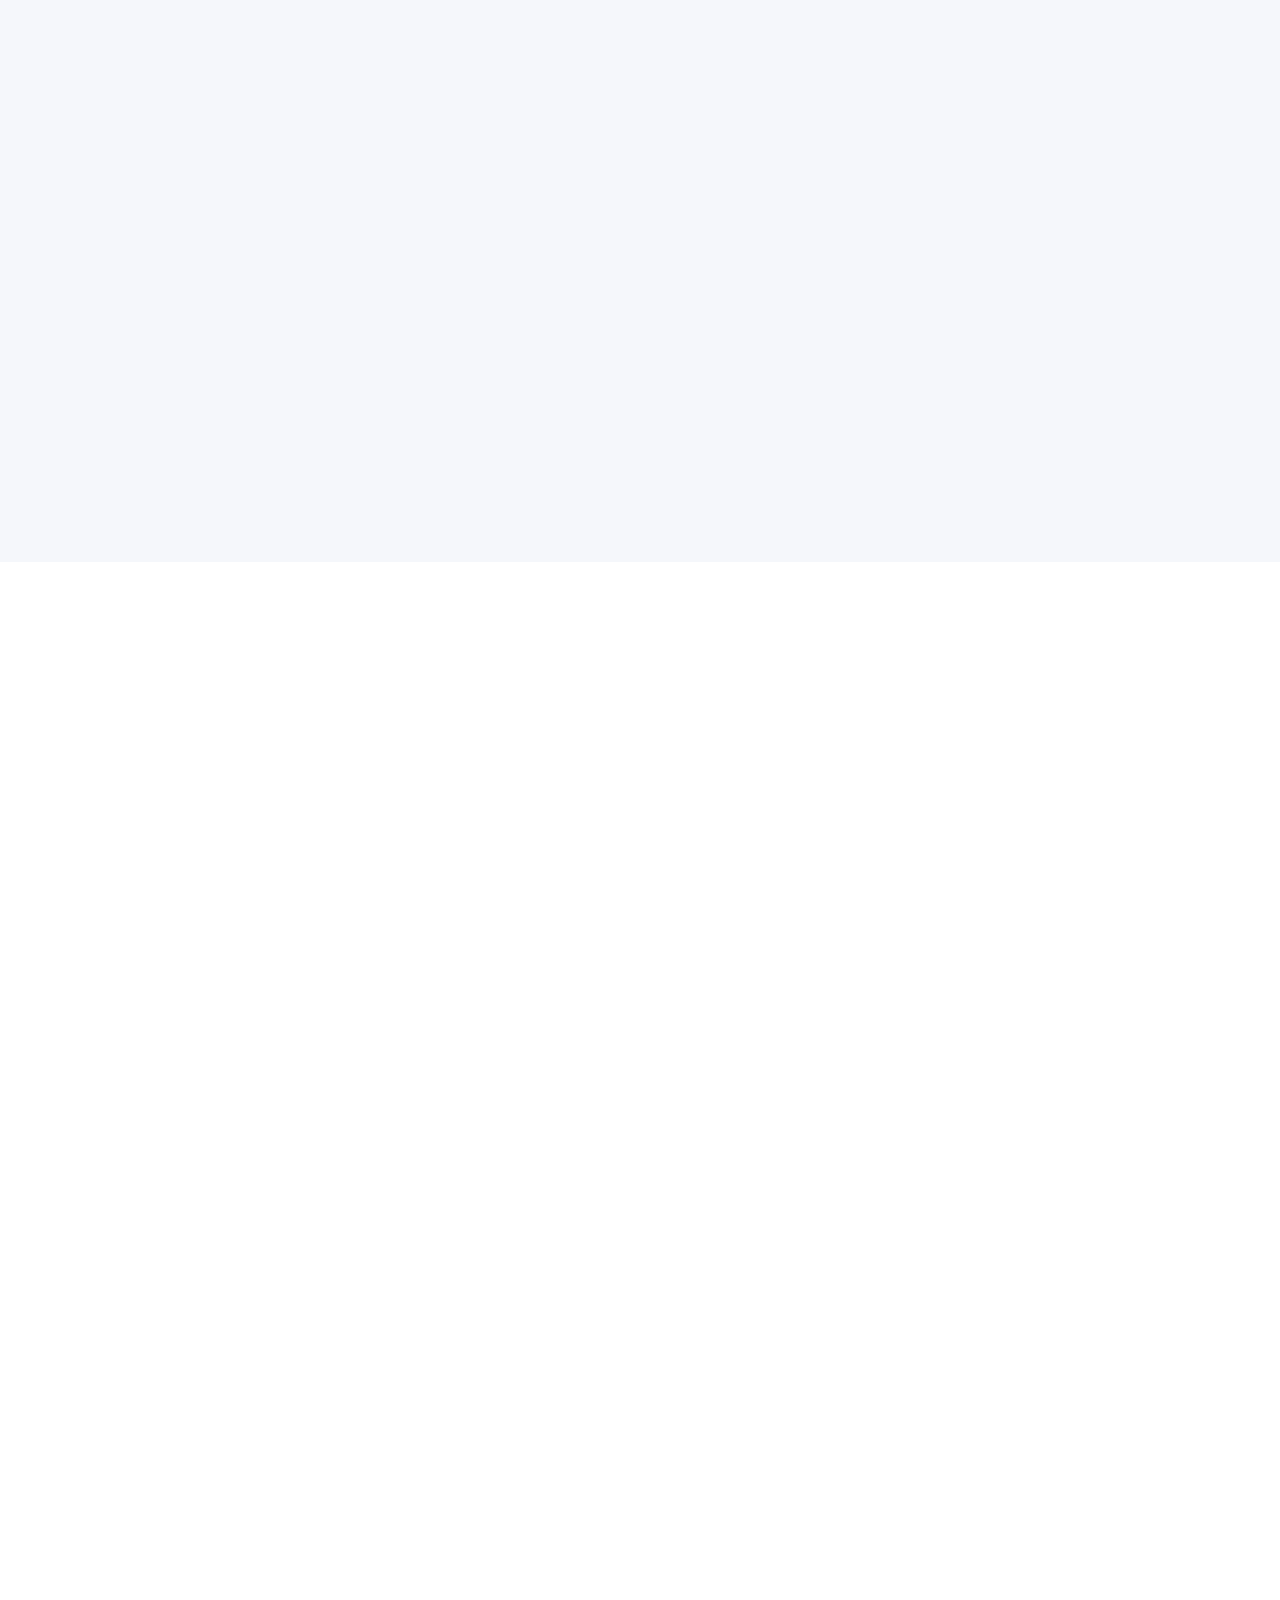
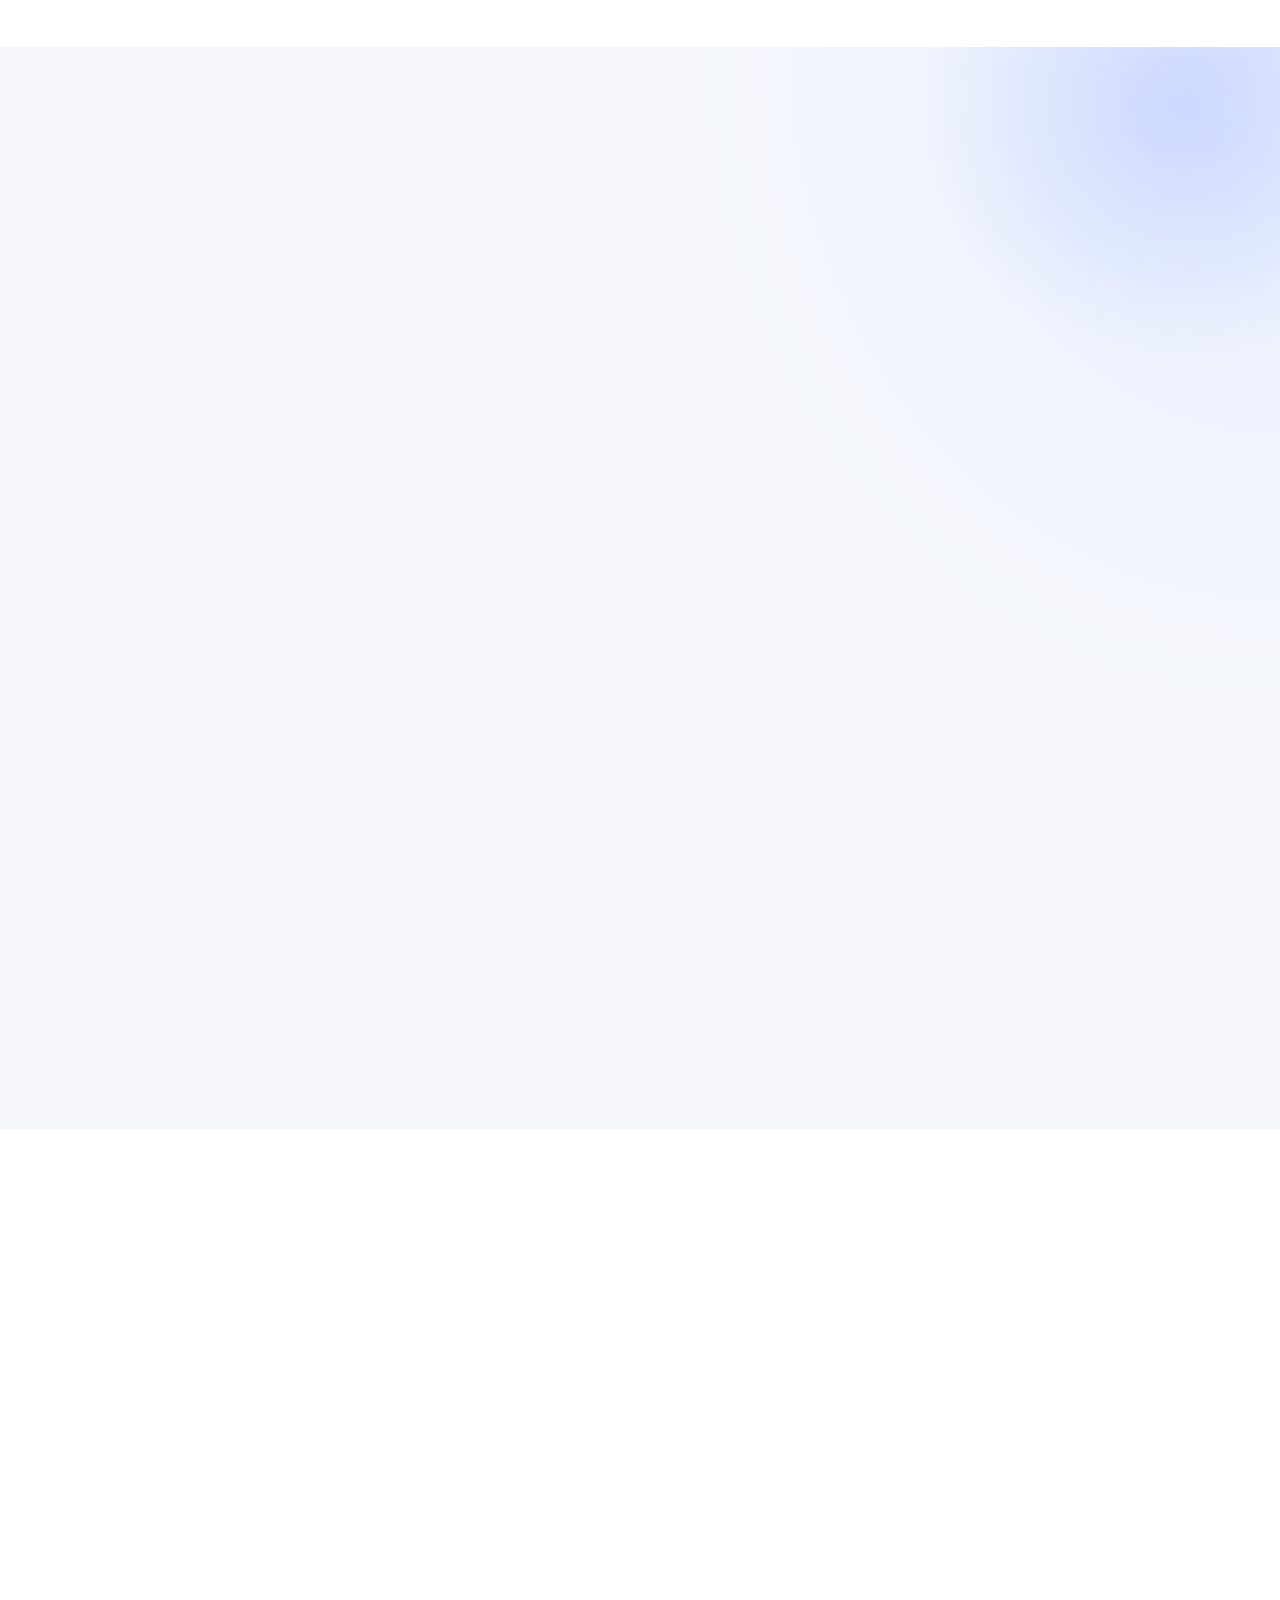
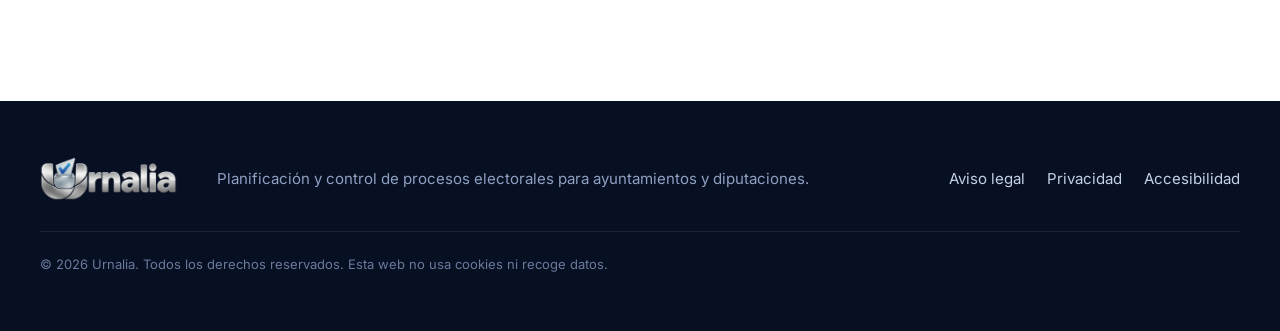
==== commit f5676c2b: "Datos estructurados (schema.org) en la portada, en castellano y catalán Co-Authored-By: Claude Opus " ====
--- a/index.html
+++ b/index.html
@@ -25,6 +25,7 @@
 <link rel="preload" href="fonts/inter-latin-wght-normal.woff2" as="font" type="font/woff2" crossorigin>
 <link rel="stylesheet" href="css/site.css">
 <script src="js/site.js" defer></script>
+<script type="application/ld+json">[{"@context":"https://schema.org","@type":"Organization","@id":"https://urnalia.es/#org","name":"Urnalia","url":"https://urnalia.es/","logo":"https://urnalia.es/img/icono-180.png","email":"info@urnalia.es"},{"@context":"https://schema.org","@type":"SoftwareApplication","name":"Urnalia","url":"https://urnalia.es/","inLanguage":"es","applicationCategory":"BusinessApplication","operatingSystem":"Windows","description":"Urnalia calcula los plazos de la LOREG desde la convocatoria, avisa de lo que toca cada día y ordena formaciones, locales, mesas, documentos y personal. Se instala en los servidores del ayuntamiento.","publisher":{"@id":"https://urnalia.es/#org"},"image":"https://urnalia.es/img/og.png","offers":{"@type":"Offer","price":"300","priceCurrency":"EUR","url":"https://urnalia.es/#precios"}}]</script>
 </head>
 <body>
 <a class="skip" href="#contenido">Saltar al contenido</a>
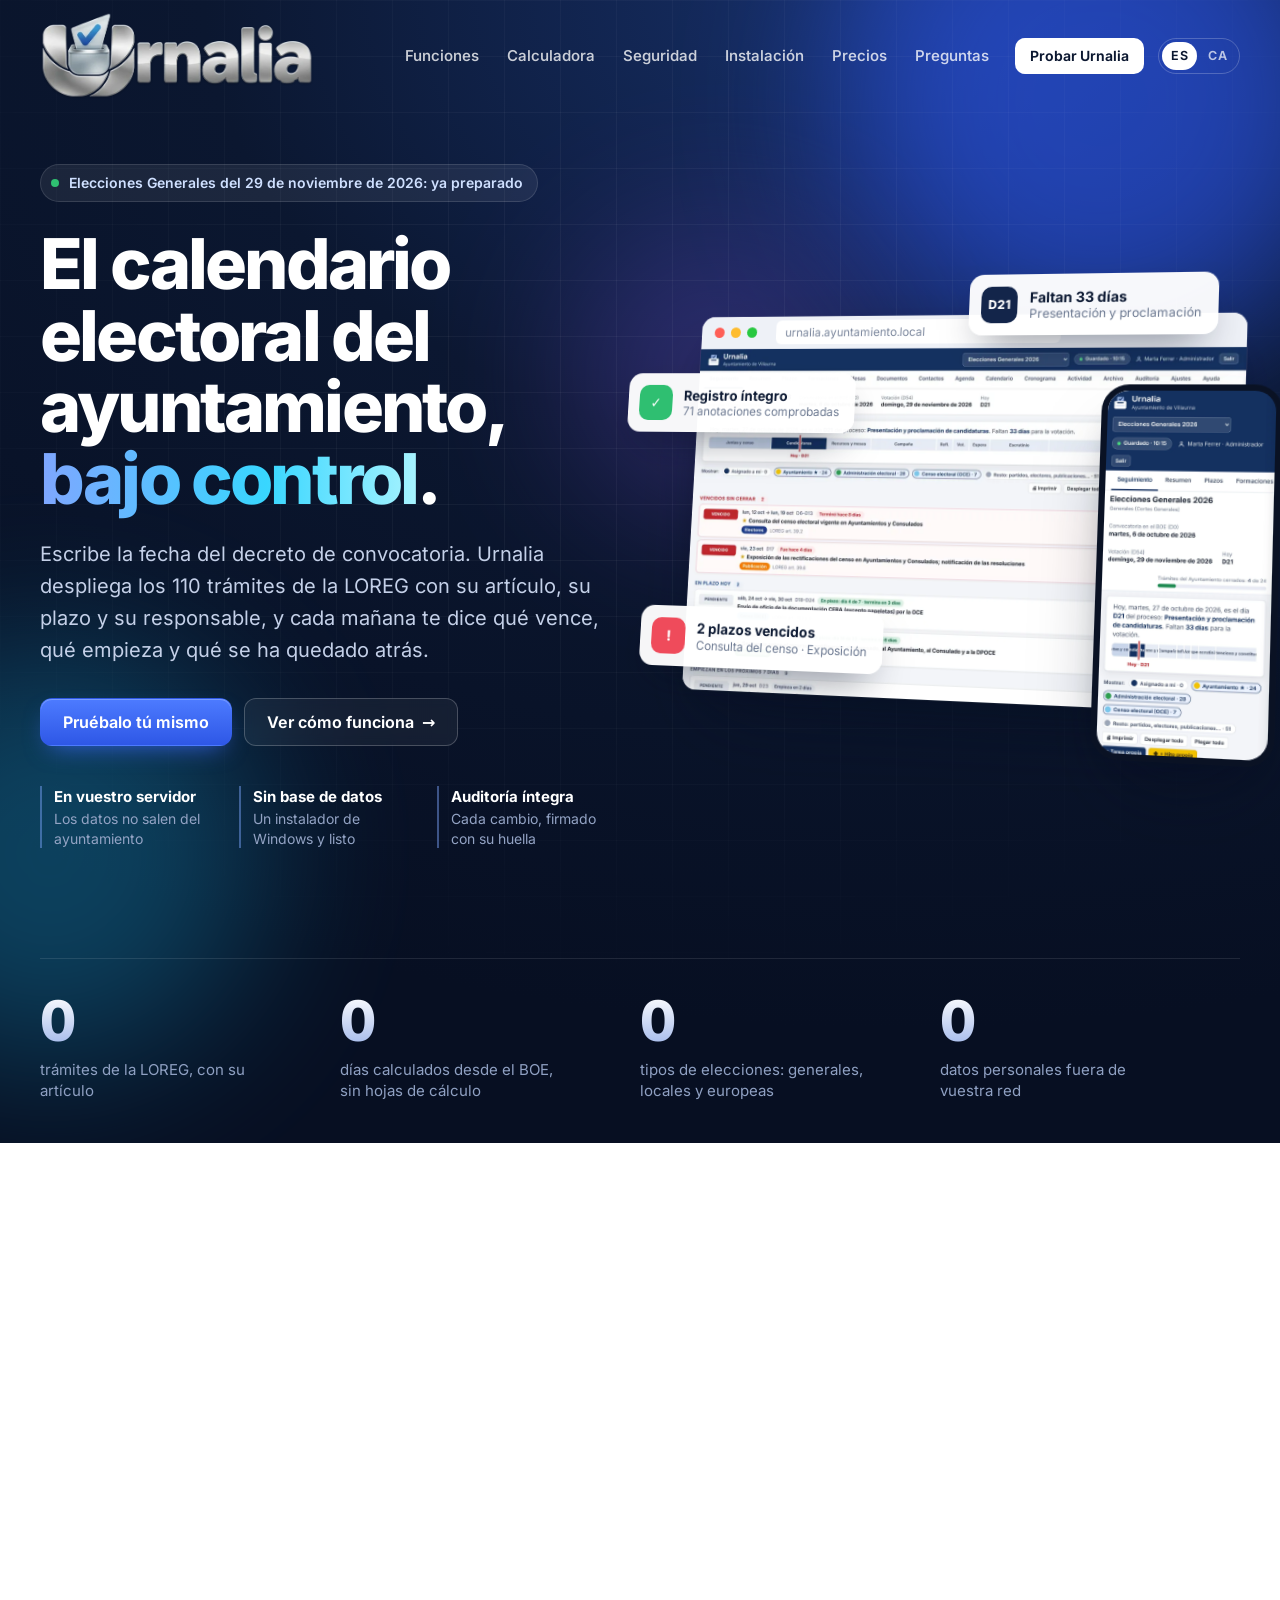
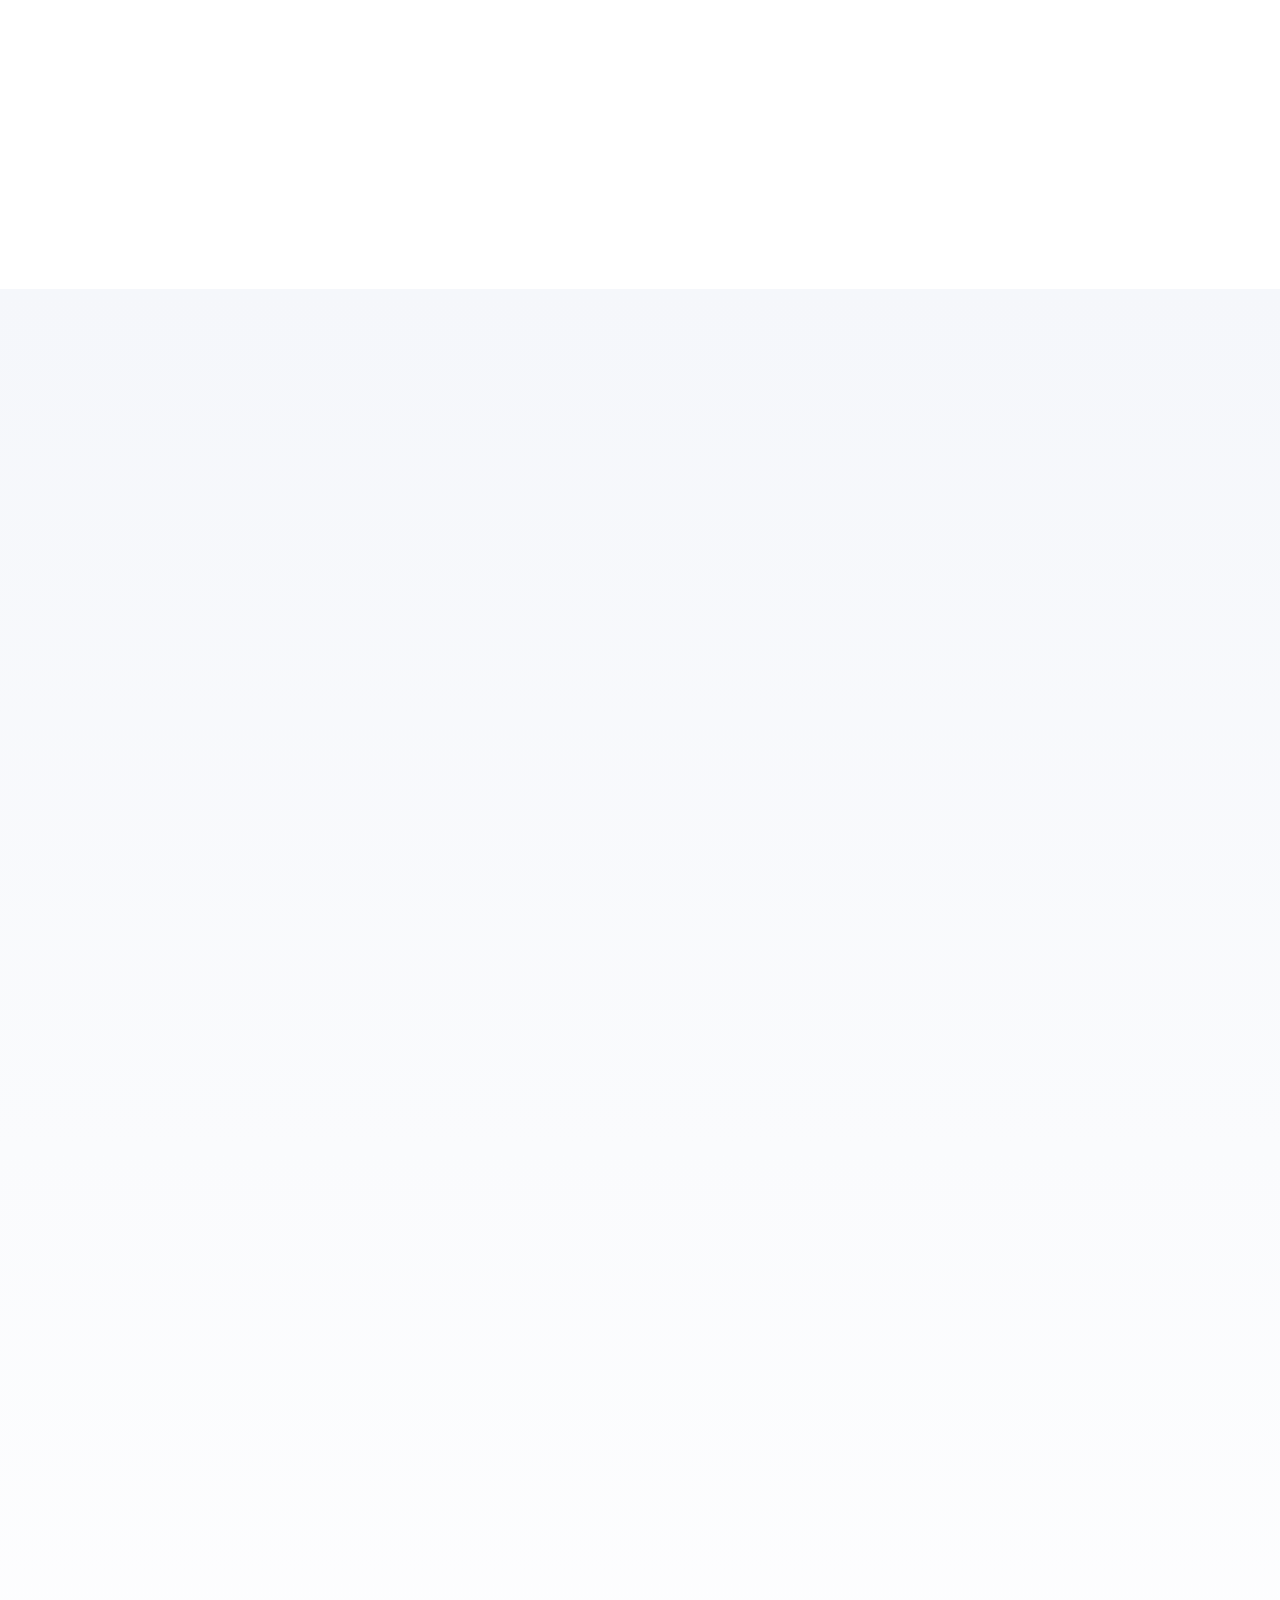
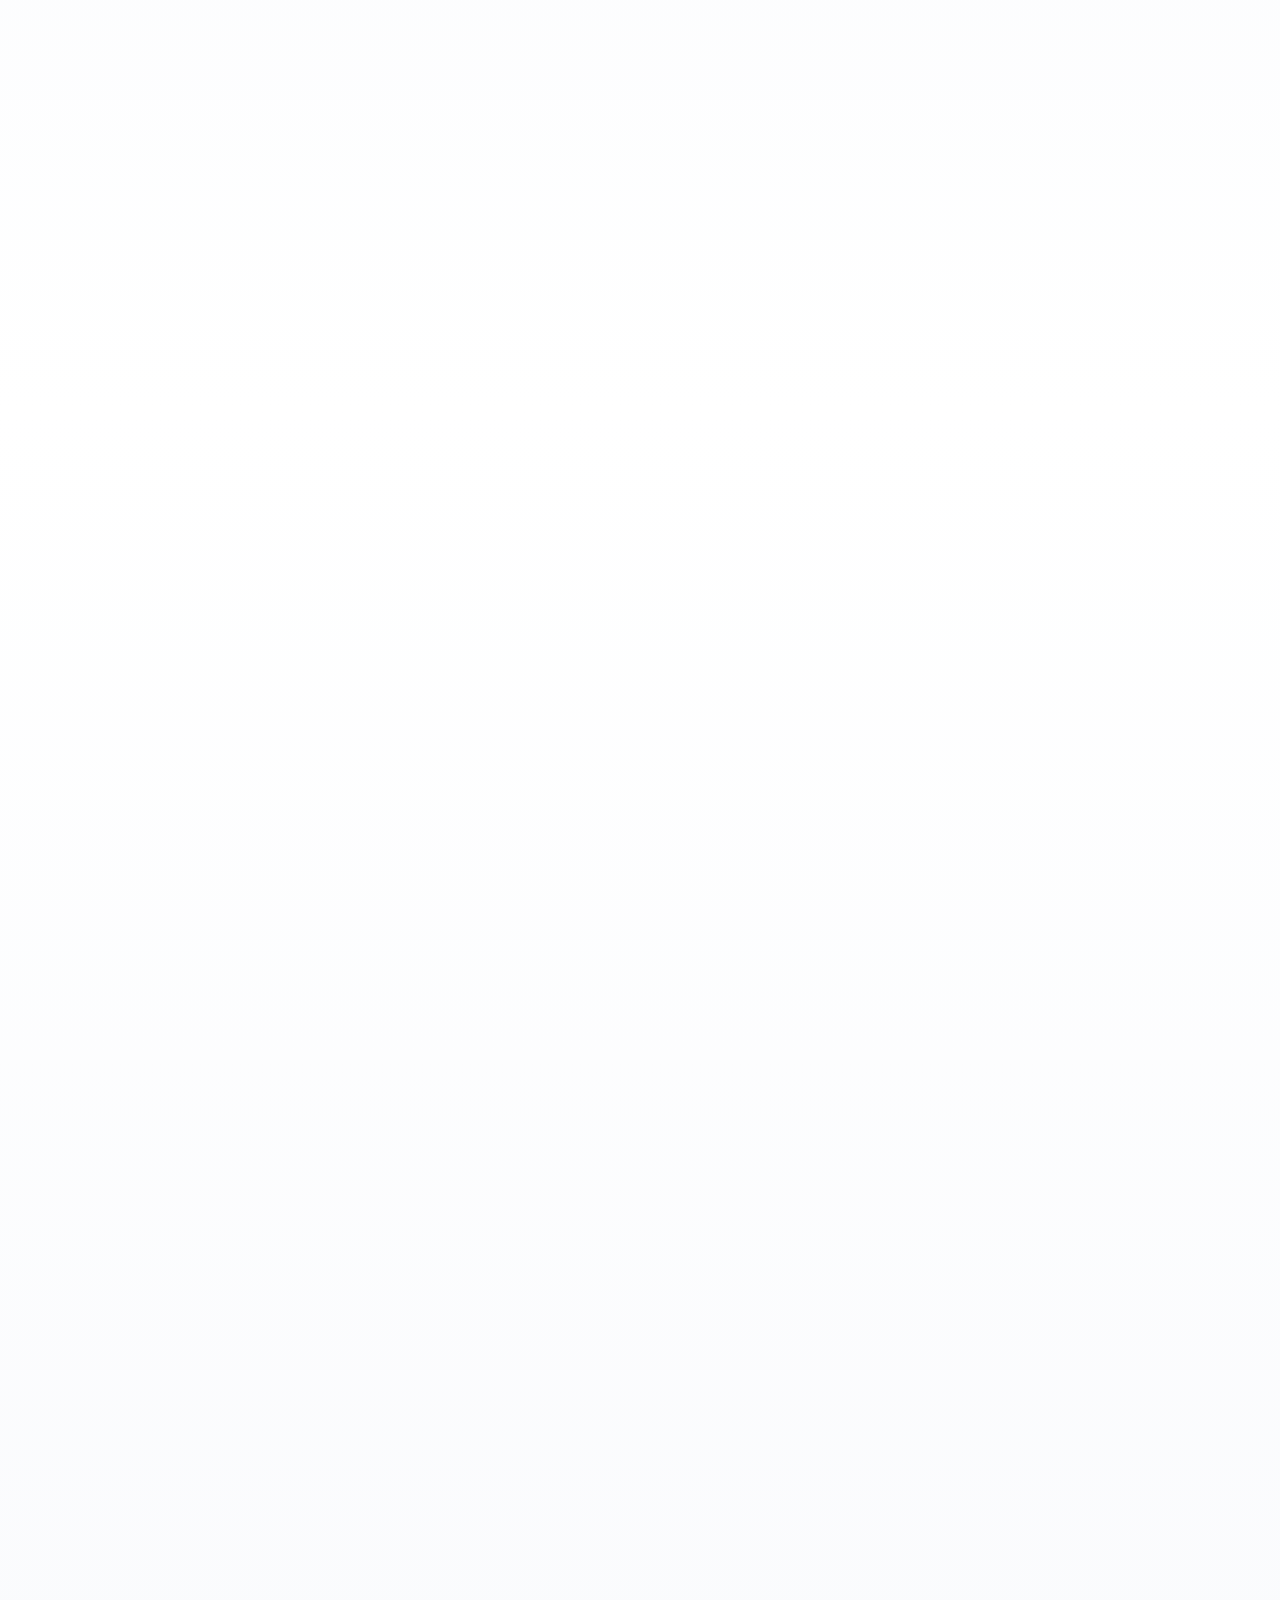
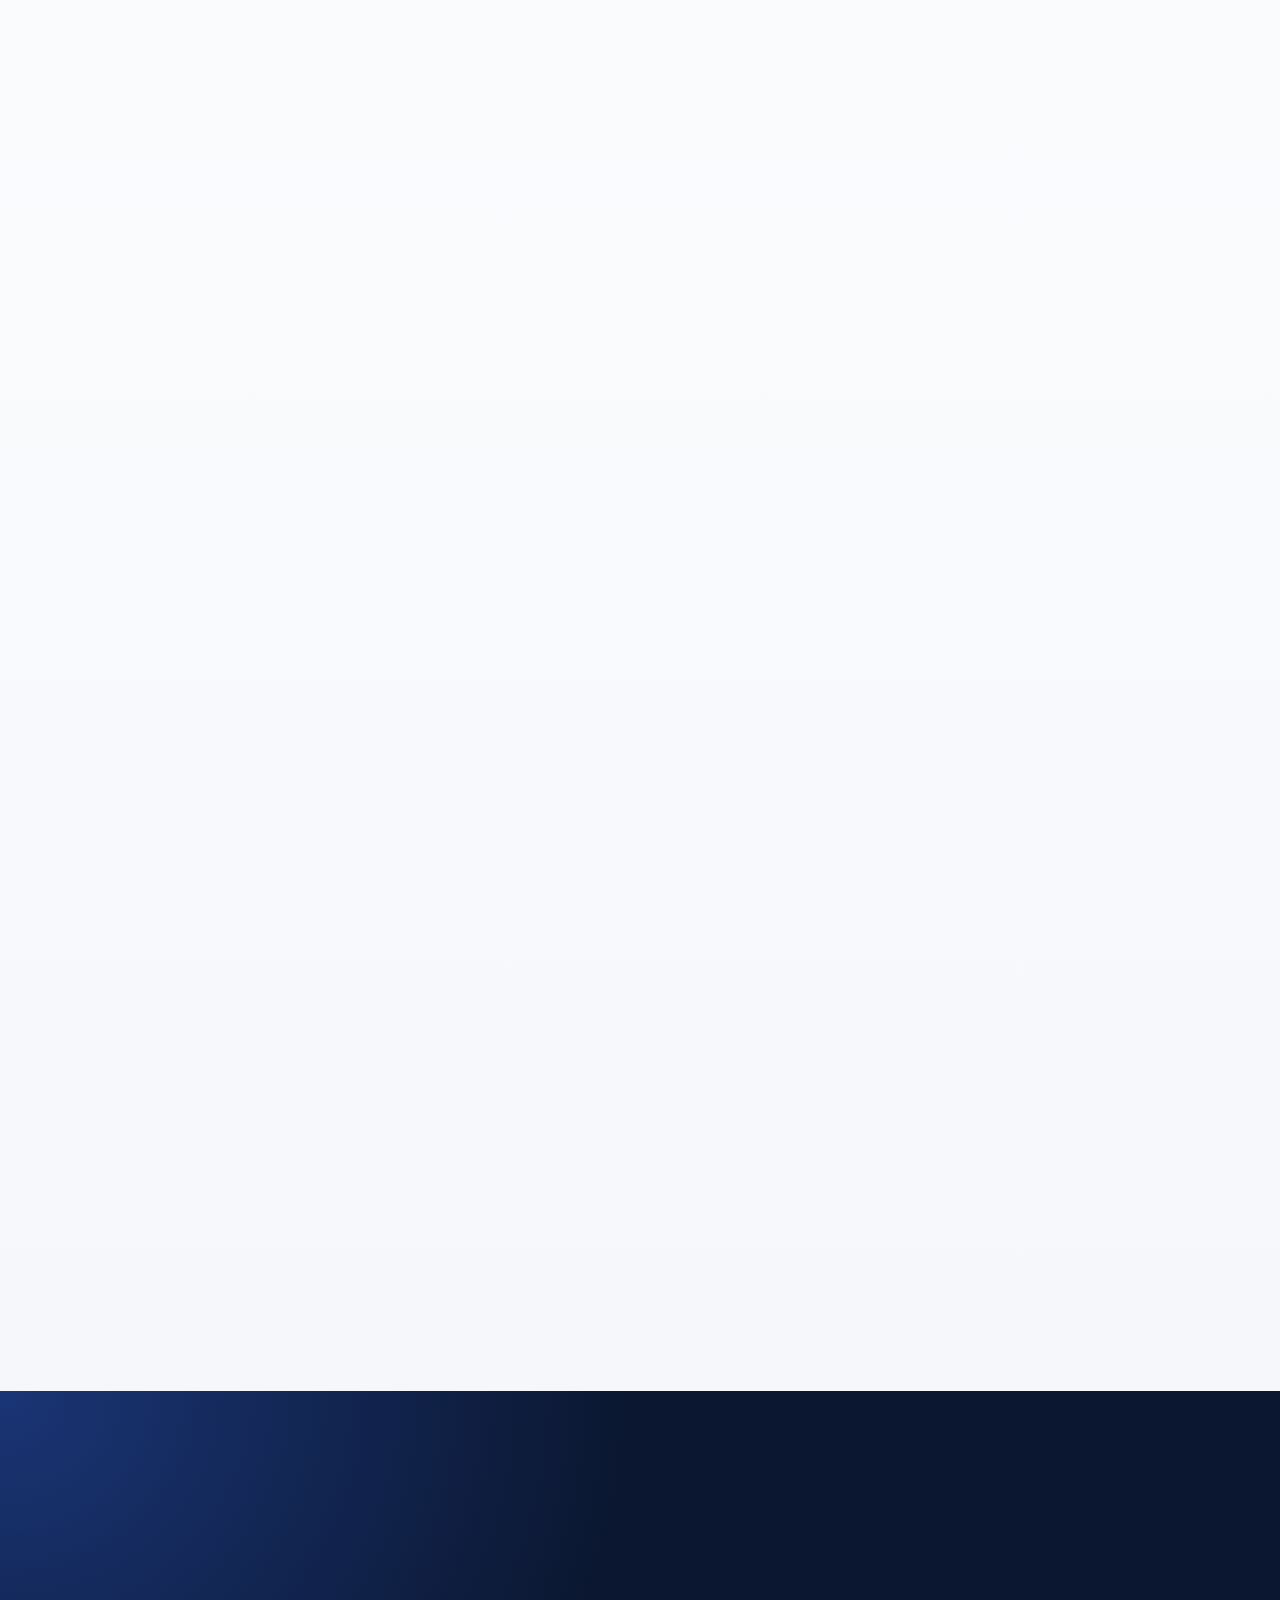
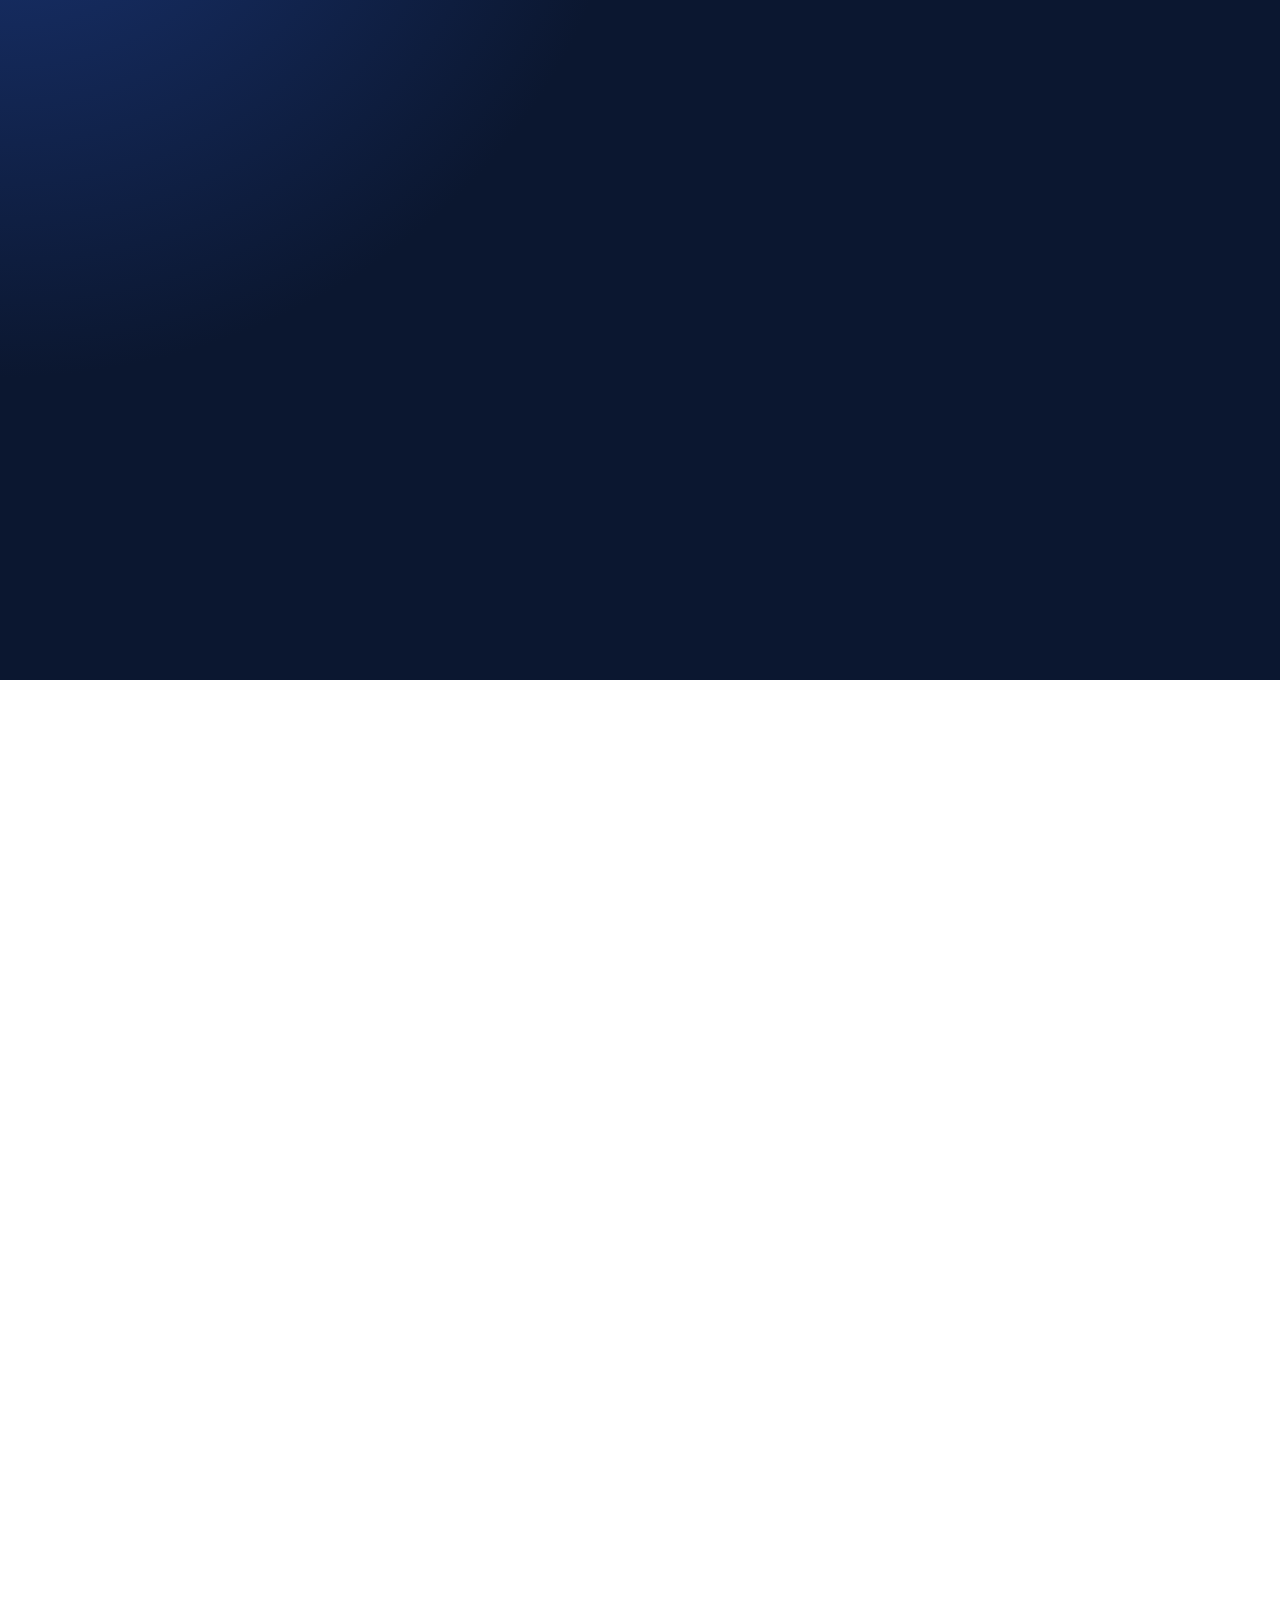
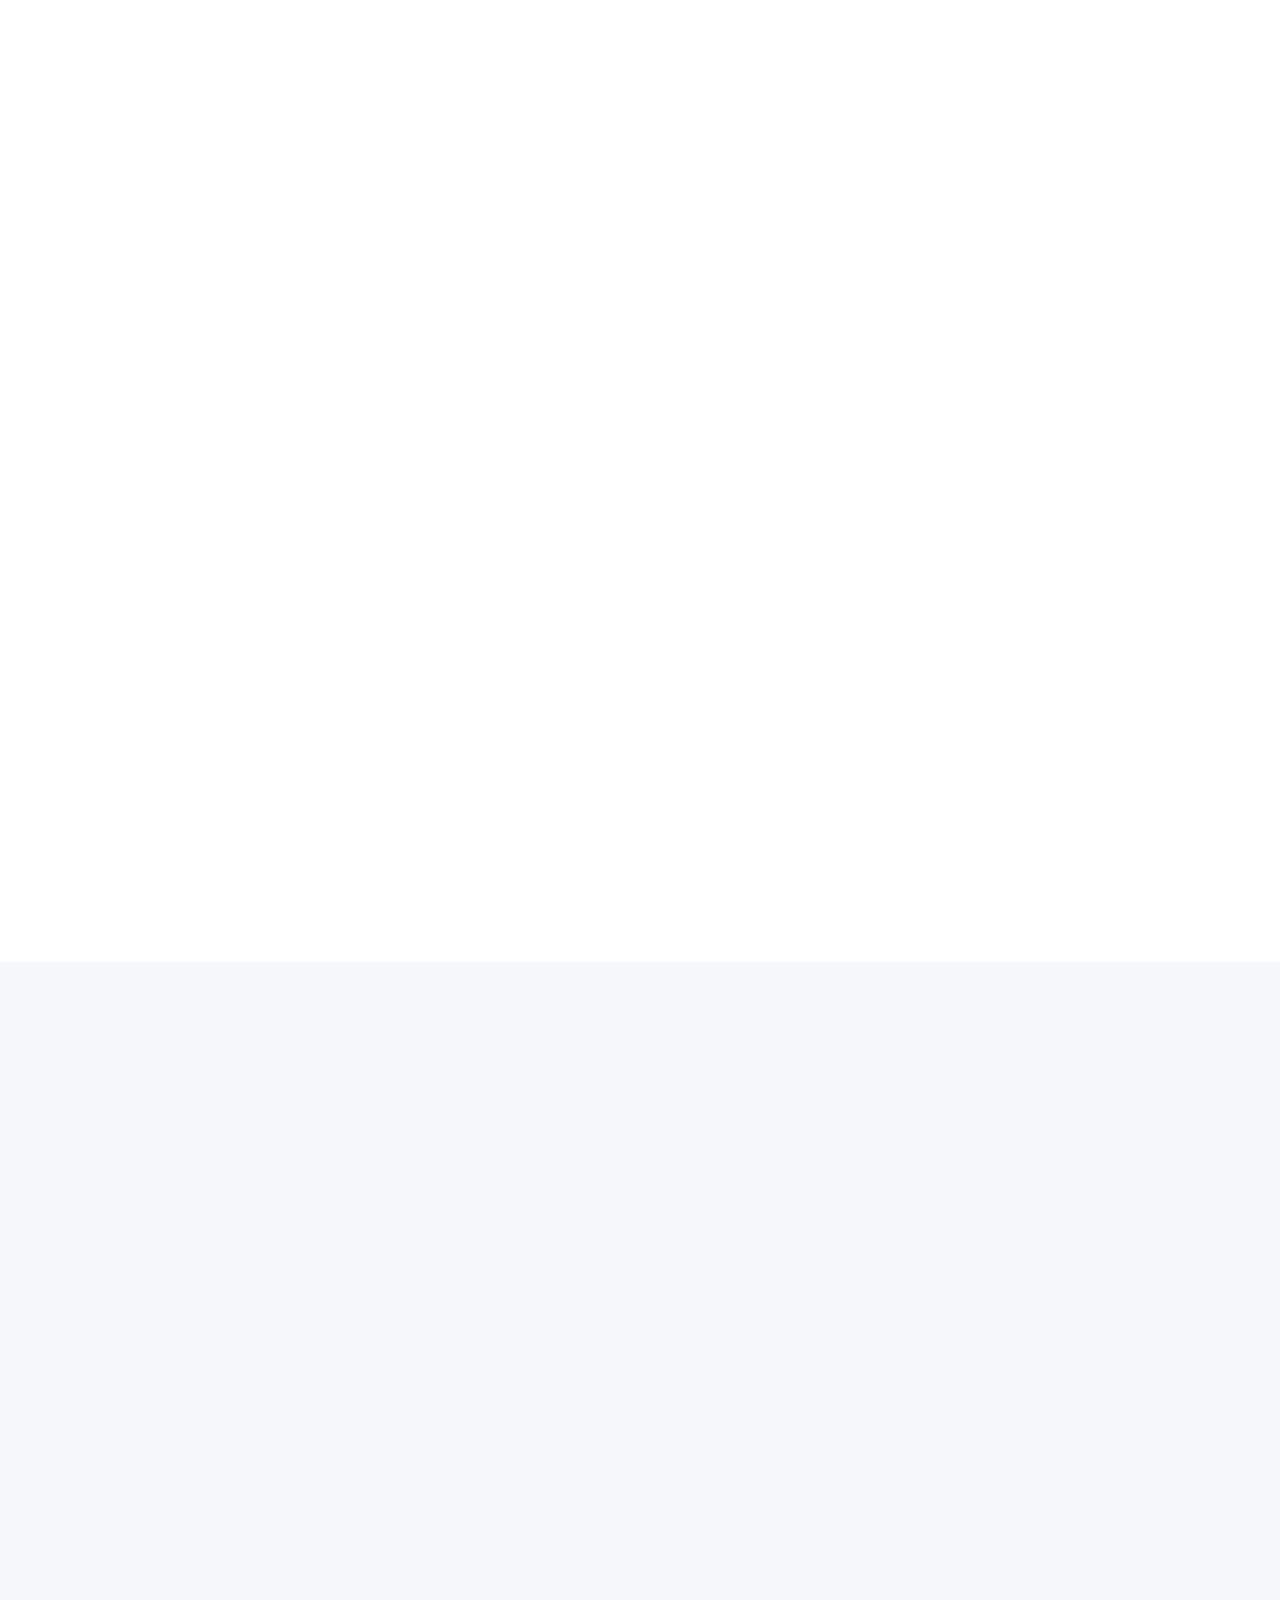
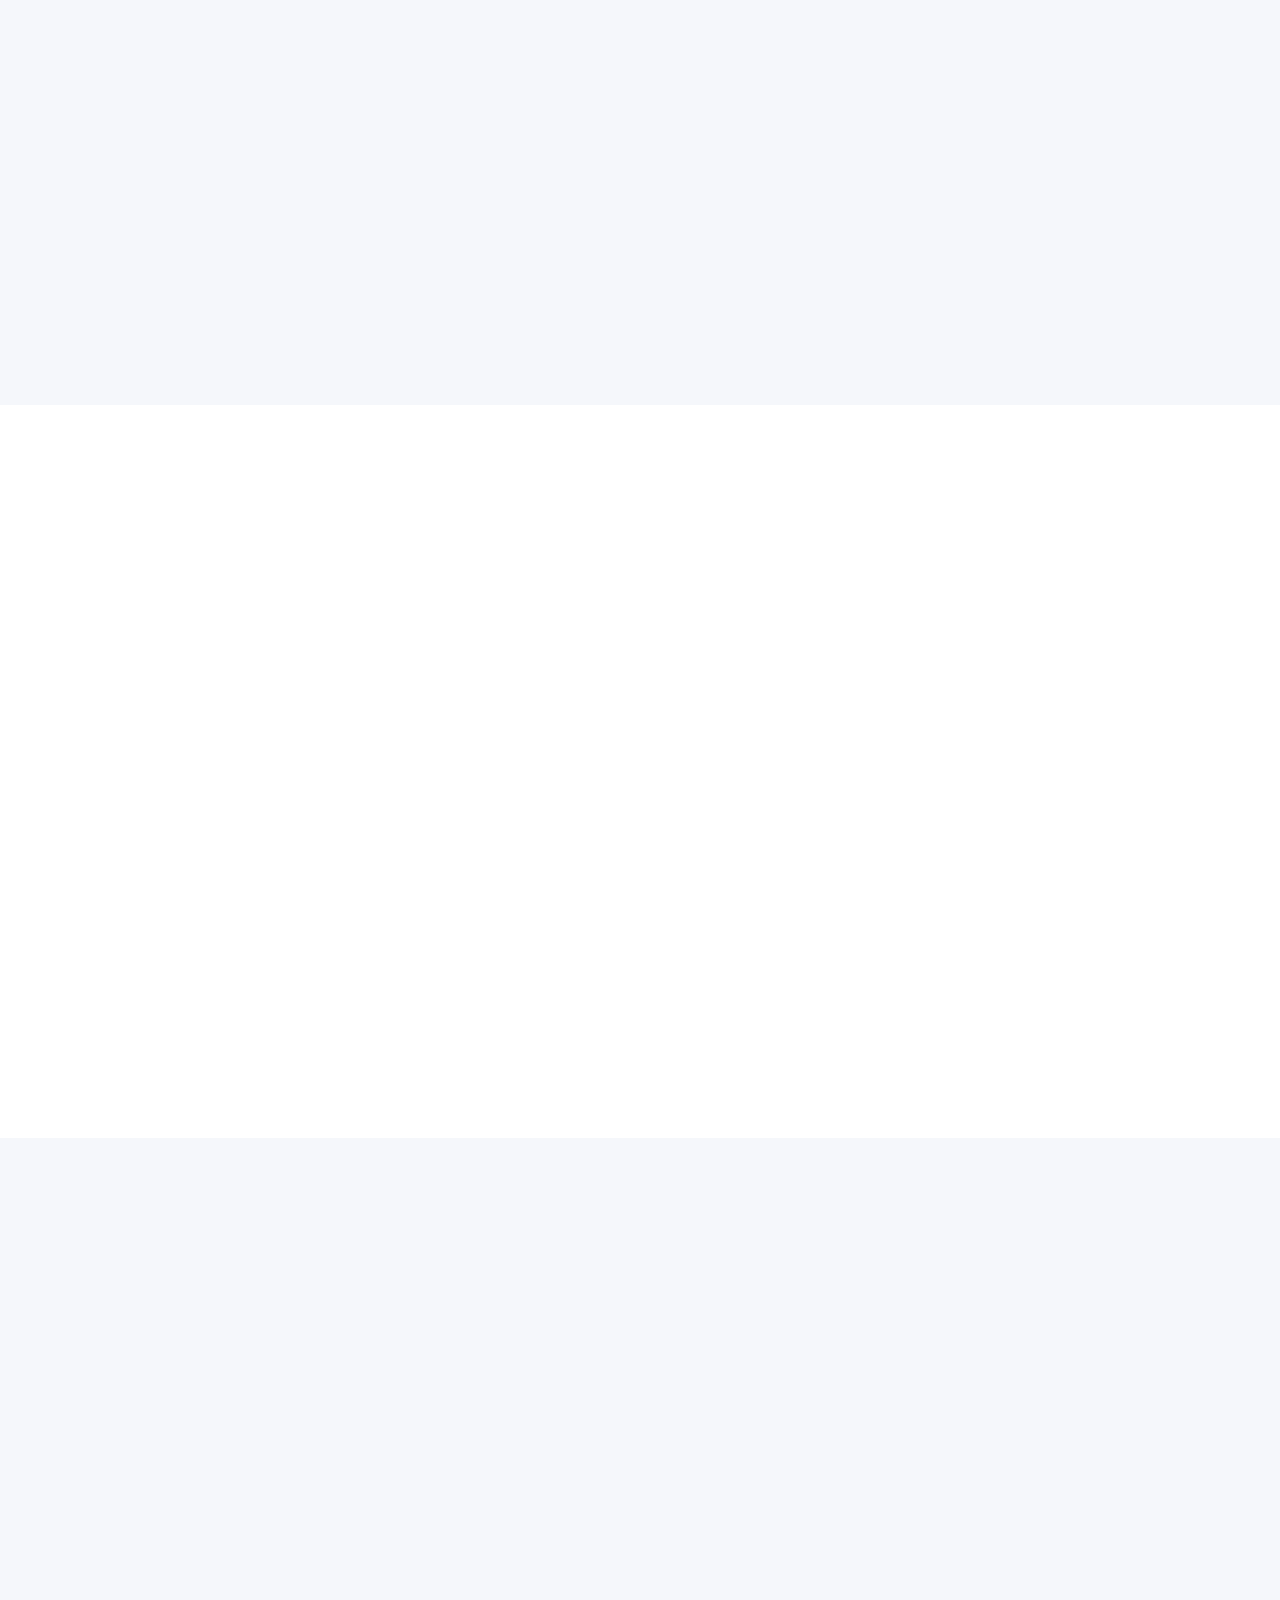
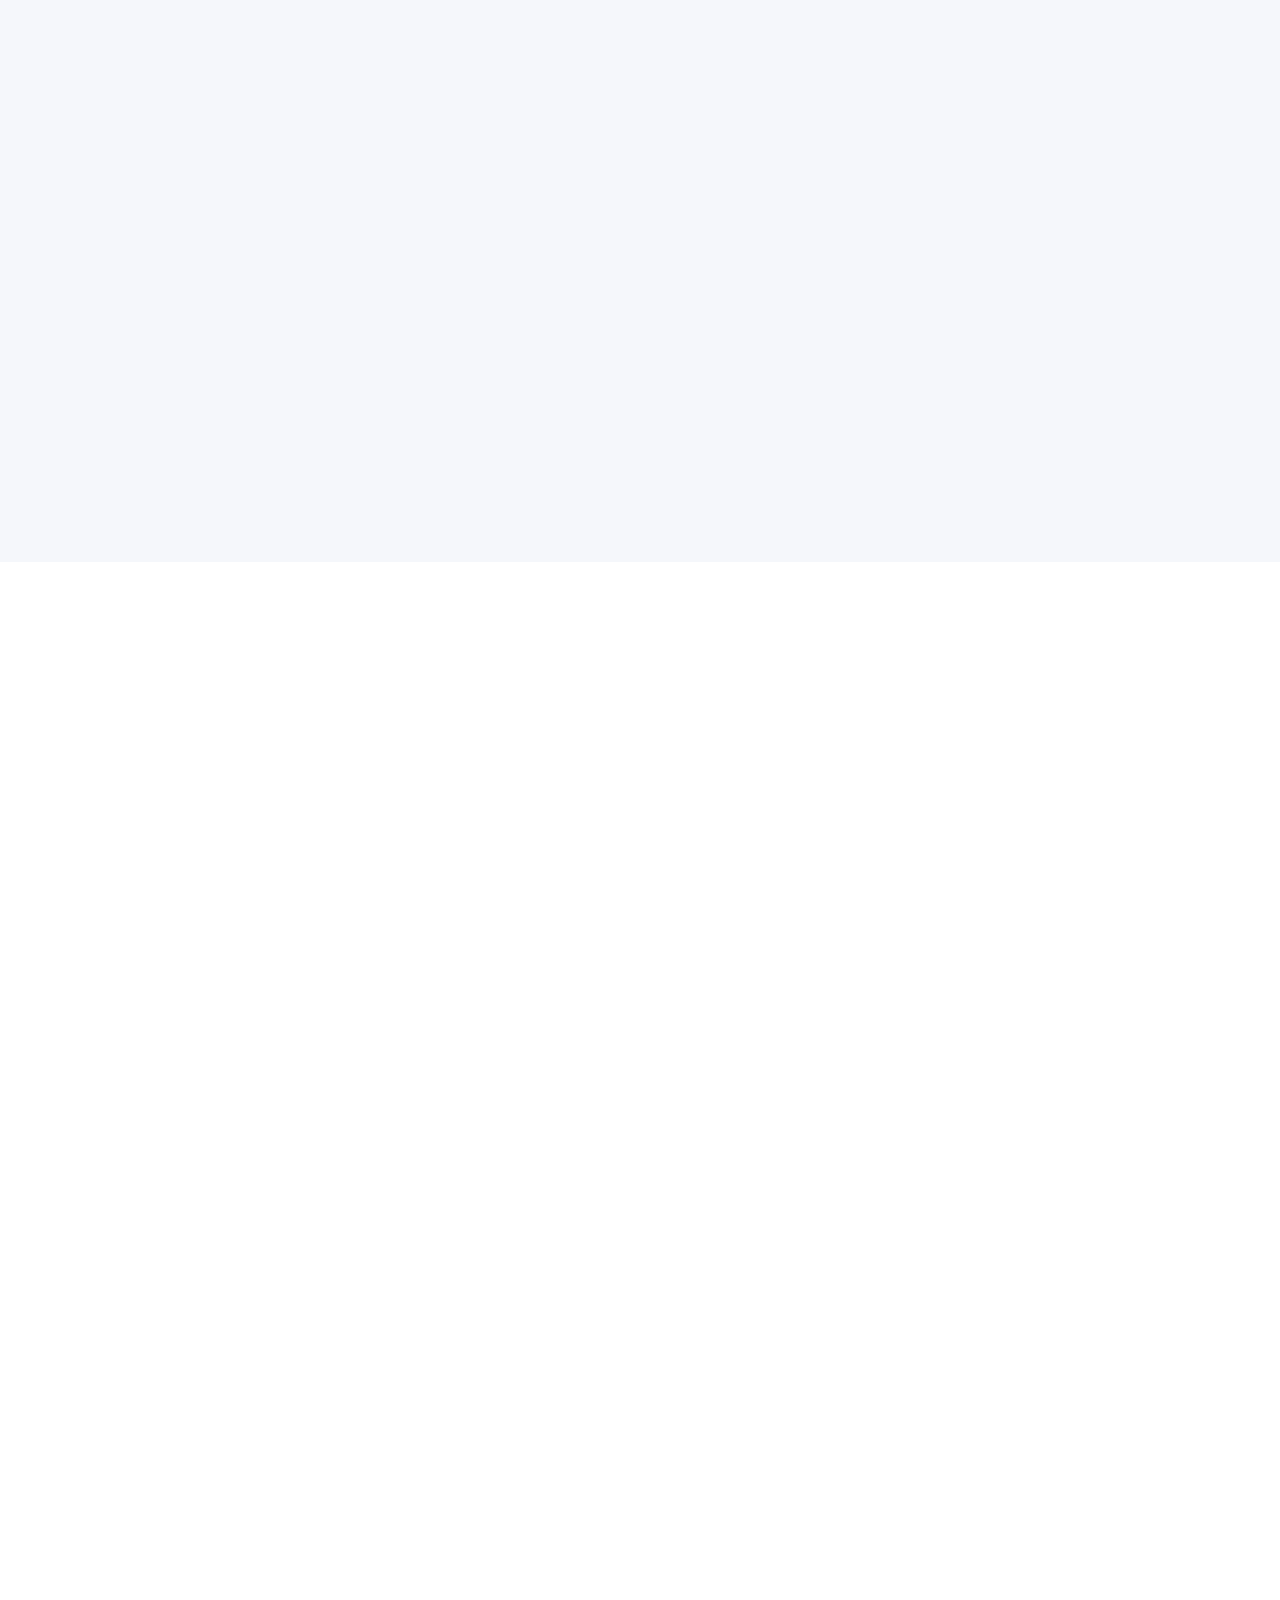
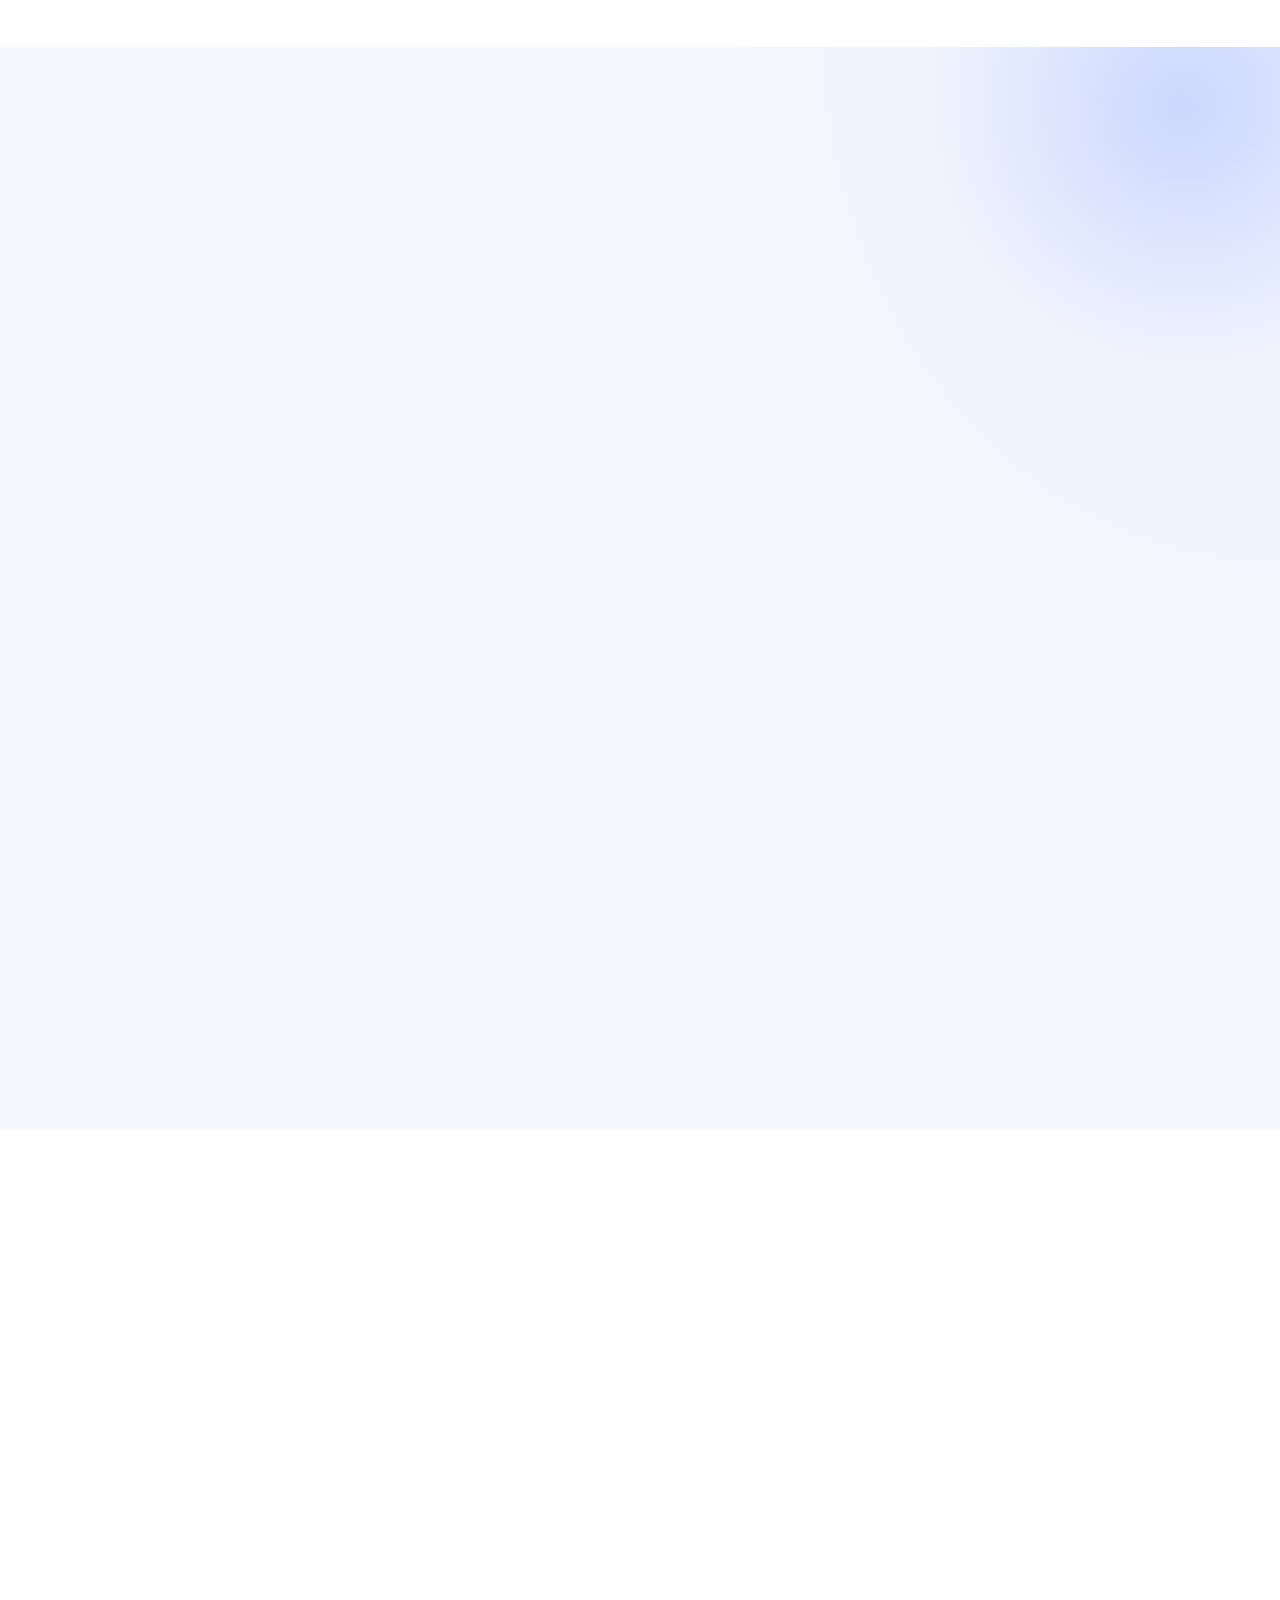
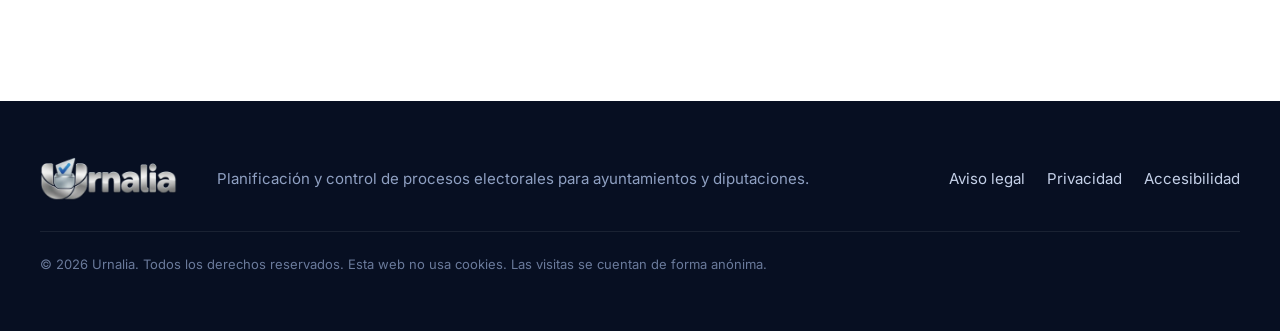
==== commit c1c7f933: "Estadísticas de visitas sin cookies (GoatCounter) y privacidad actualizada Co-Authored-By: Claude Op" ====
--- a/index.html
+++ b/index.html
@@ -3,7 +3,7 @@
 <head>
 <meta charset="utf-8">
 <meta name="viewport" content="width=device-width, initial-scale=1">
-<meta http-equiv="Content-Security-Policy" content="default-src 'none'; script-src 'self'; style-src 'self'; img-src 'self' data:; font-src 'self'; connect-src 'none'; manifest-src 'self'; base-uri 'none'; form-action 'none'; object-src 'none'; upgrade-insecure-requests">
+<meta http-equiv="Content-Security-Policy" content="default-src 'none'; script-src 'self'; style-src 'self'; img-src 'self' data: https://urnalia.goatcounter.com; font-src 'self'; connect-src https://urnalia.goatcounter.com; manifest-src 'self'; base-uri 'none'; form-action 'none'; object-src 'none'; upgrade-insecure-requests">
 <meta name="referrer" content="strict-origin-when-cross-origin">
 <title>Urnalia · Planificación y control de procesos electorales para ayuntamientos</title>
 <meta name="description" content="Urnalia calcula los plazos de la LOREG desde la convocatoria, avisa de lo que toca cada día y ordena formaciones, locales, mesas, documentos y personal. Se instala en los servidores del ayuntamiento.">
@@ -381,7 +381,7 @@
     <div class="brand"><img class="brand-logo" src="img/urnalia-logo.webp" alt="Urnalia" width="137" height="44"></div>
     <p>Planificación y control de procesos electorales para ayuntamientos y diputaciones.</p>
     <nav aria-label="Legal"><a href="aviso-legal.html">Aviso legal</a><a href="privacidad.html">Privacidad</a><a href="accesibilidad.html">Accesibilidad</a></nav>
-    <p class="copy">© 2026 Urnalia. Todos los derechos reservados. Esta web no usa cookies ni recoge datos.</p>
+    <p class="copy">© 2026 Urnalia. Todos los derechos reservados. Esta web no usa cookies. Las visitas se cuentan de forma anónima.</p>
   </div>
 </footer>
 
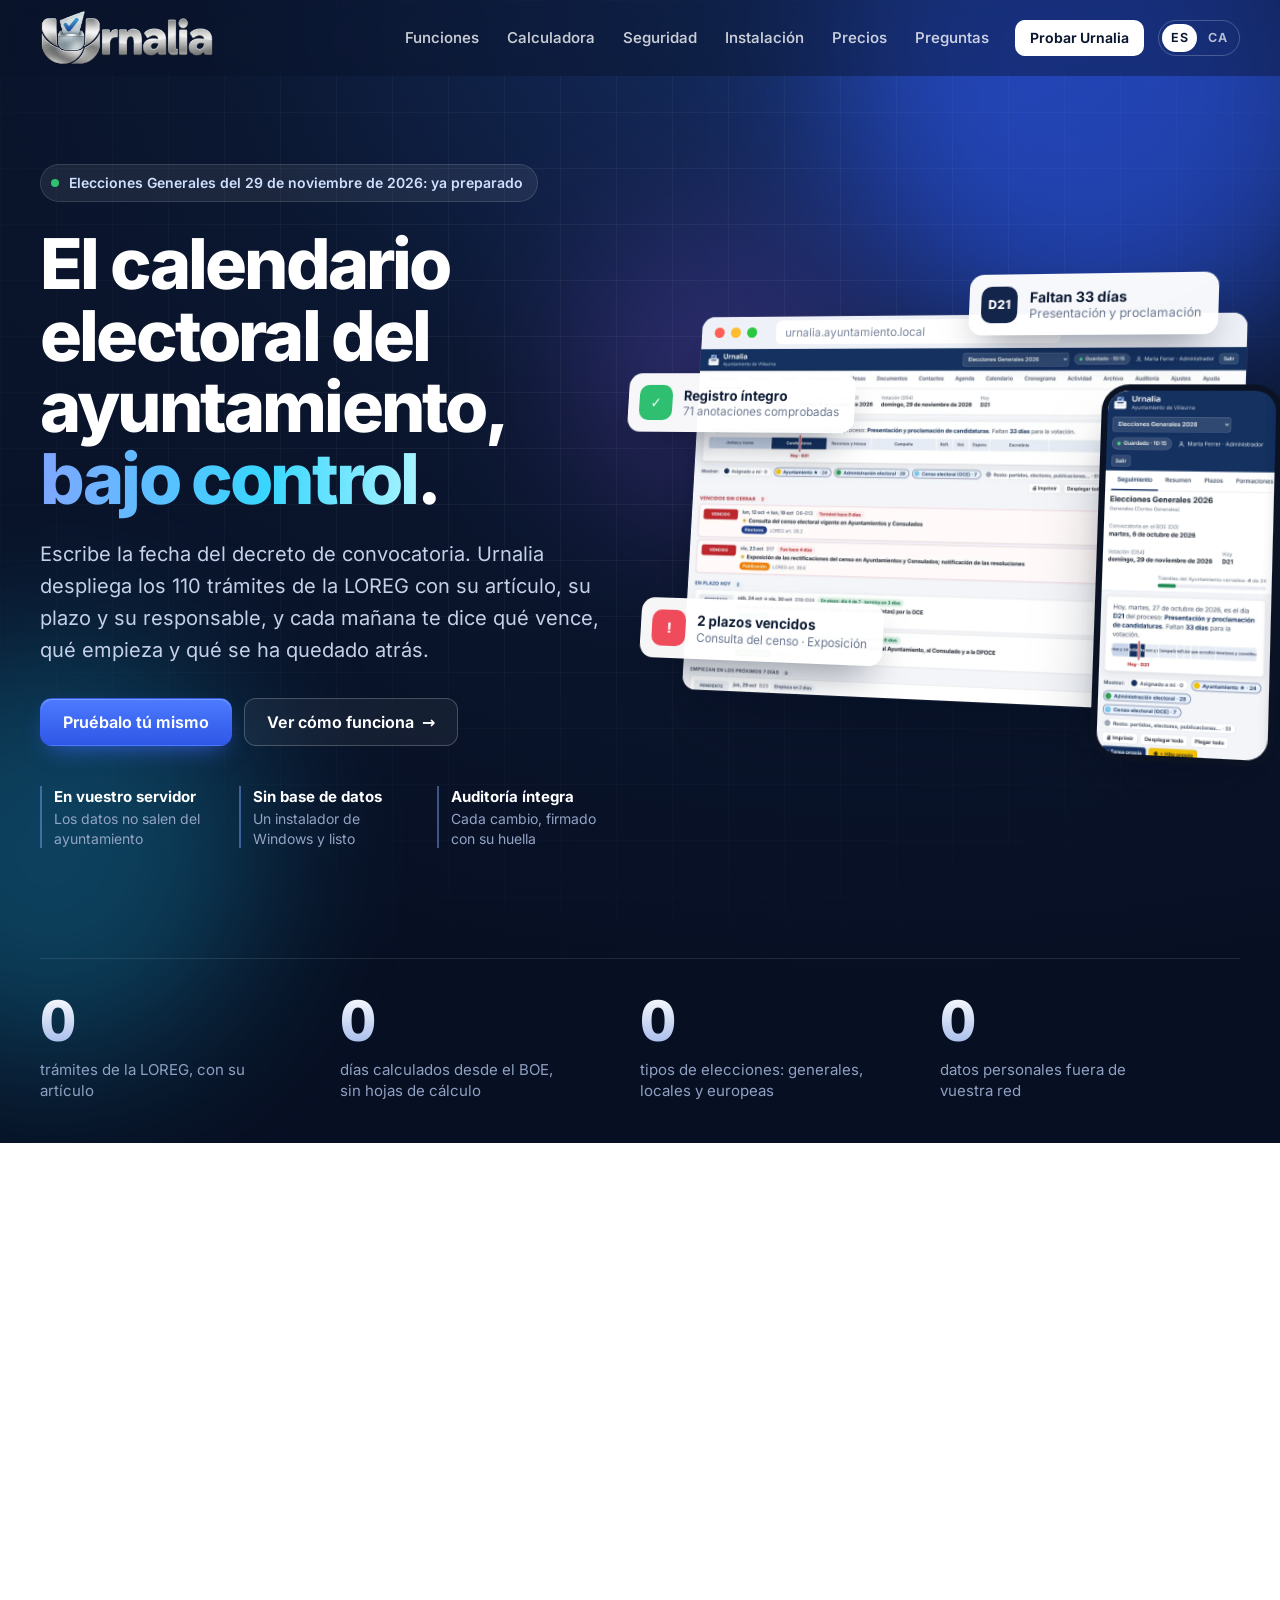
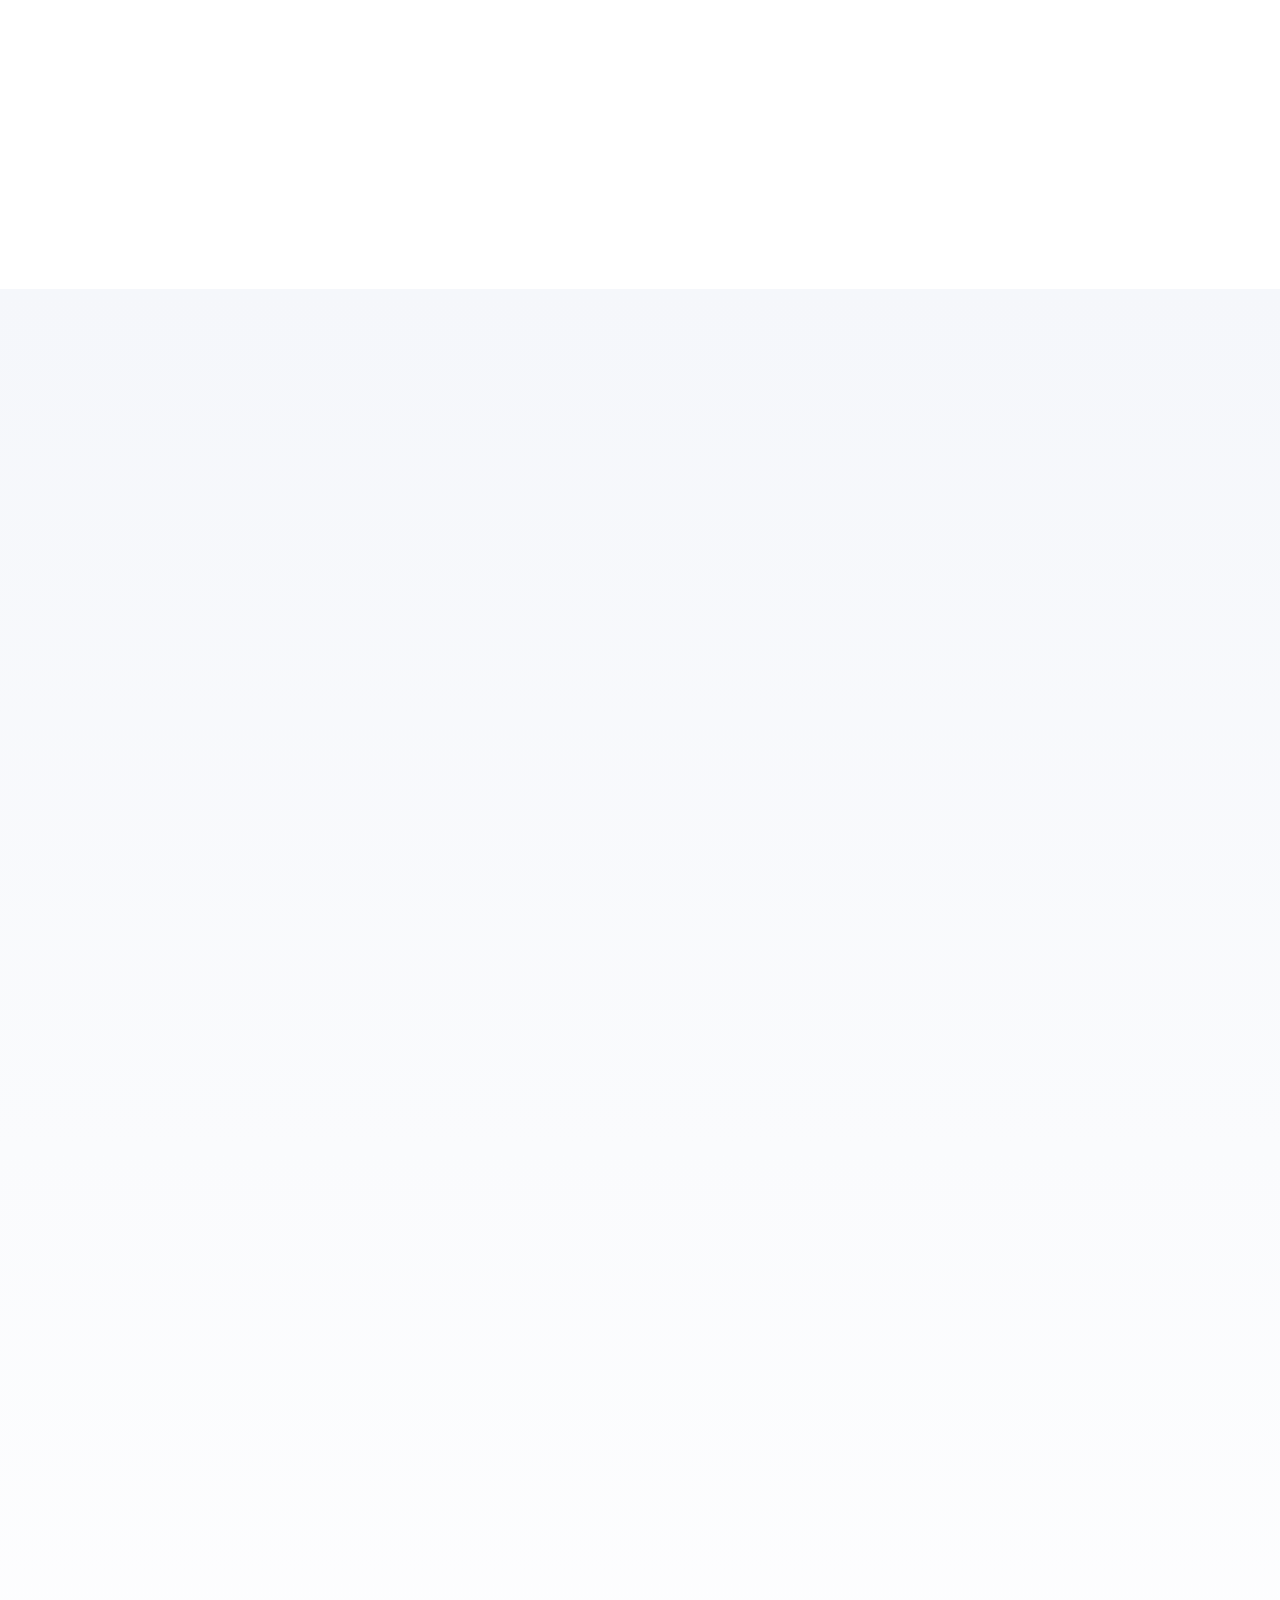
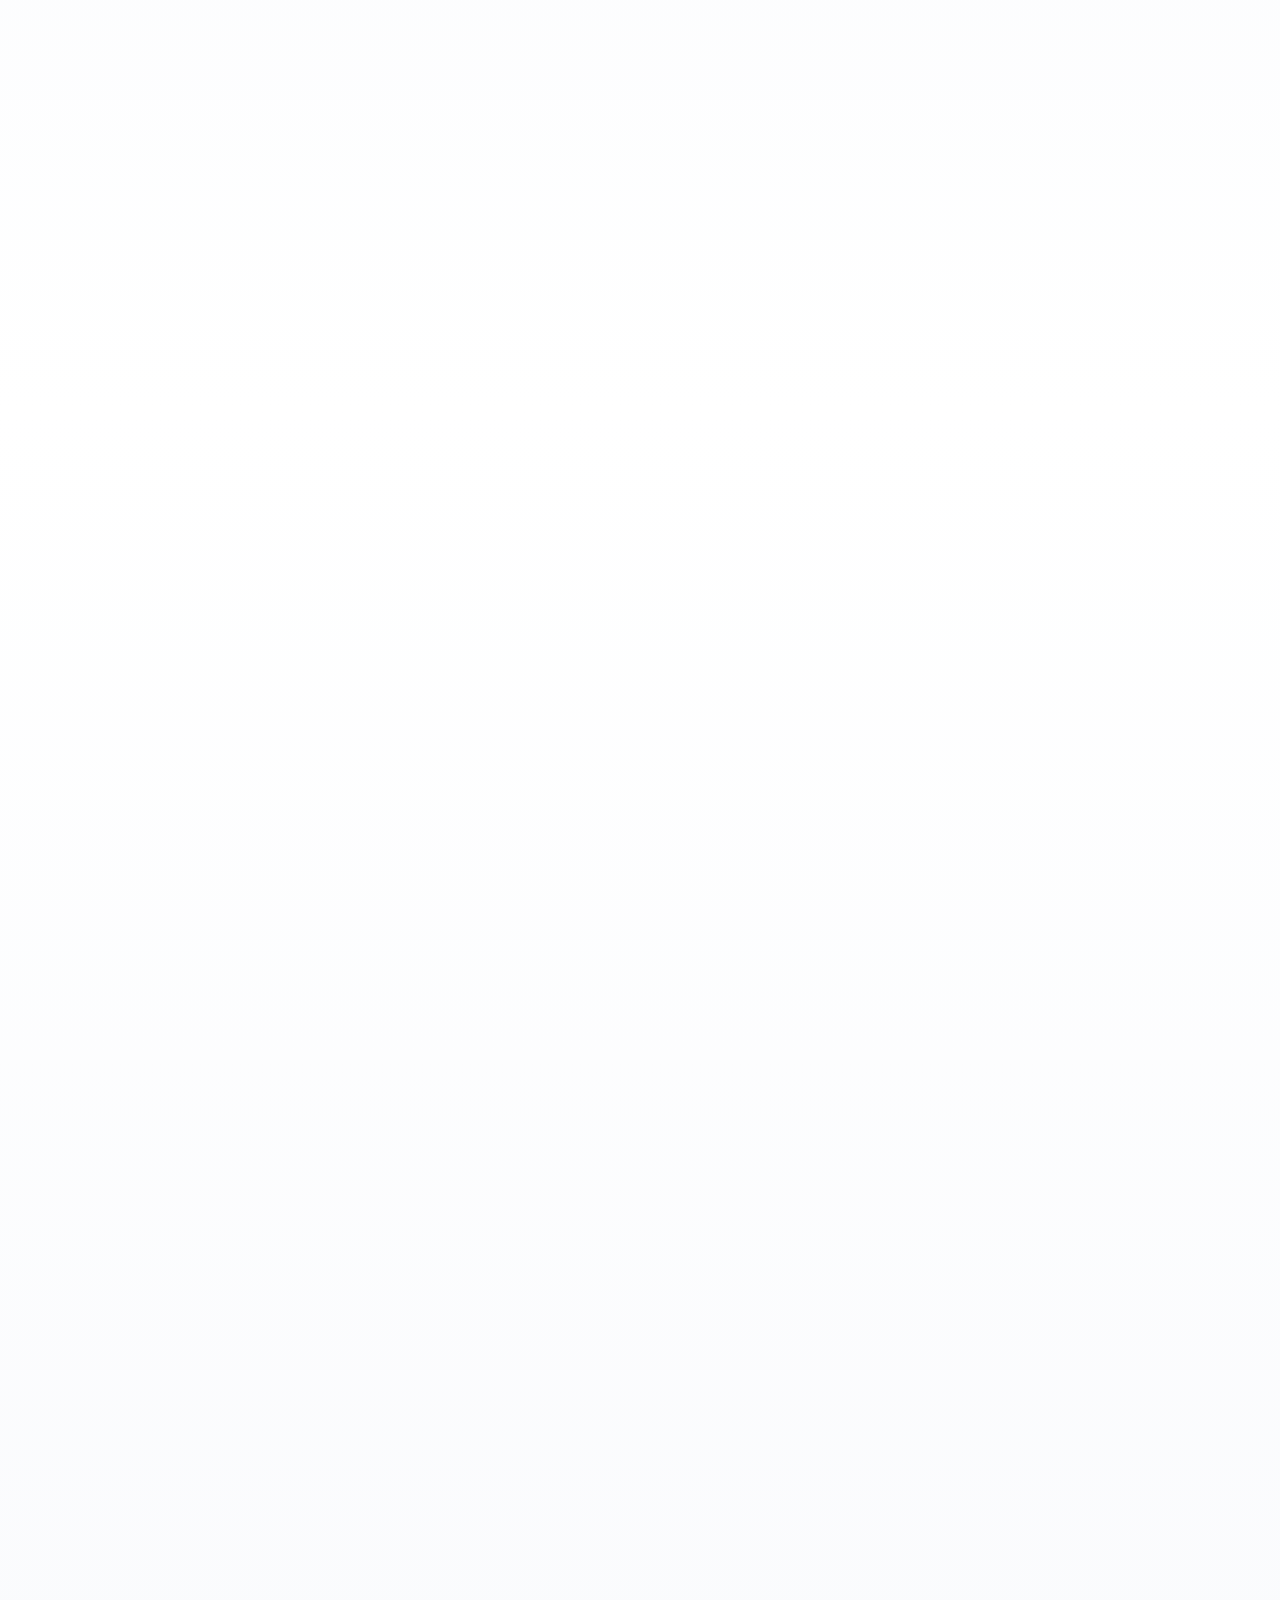
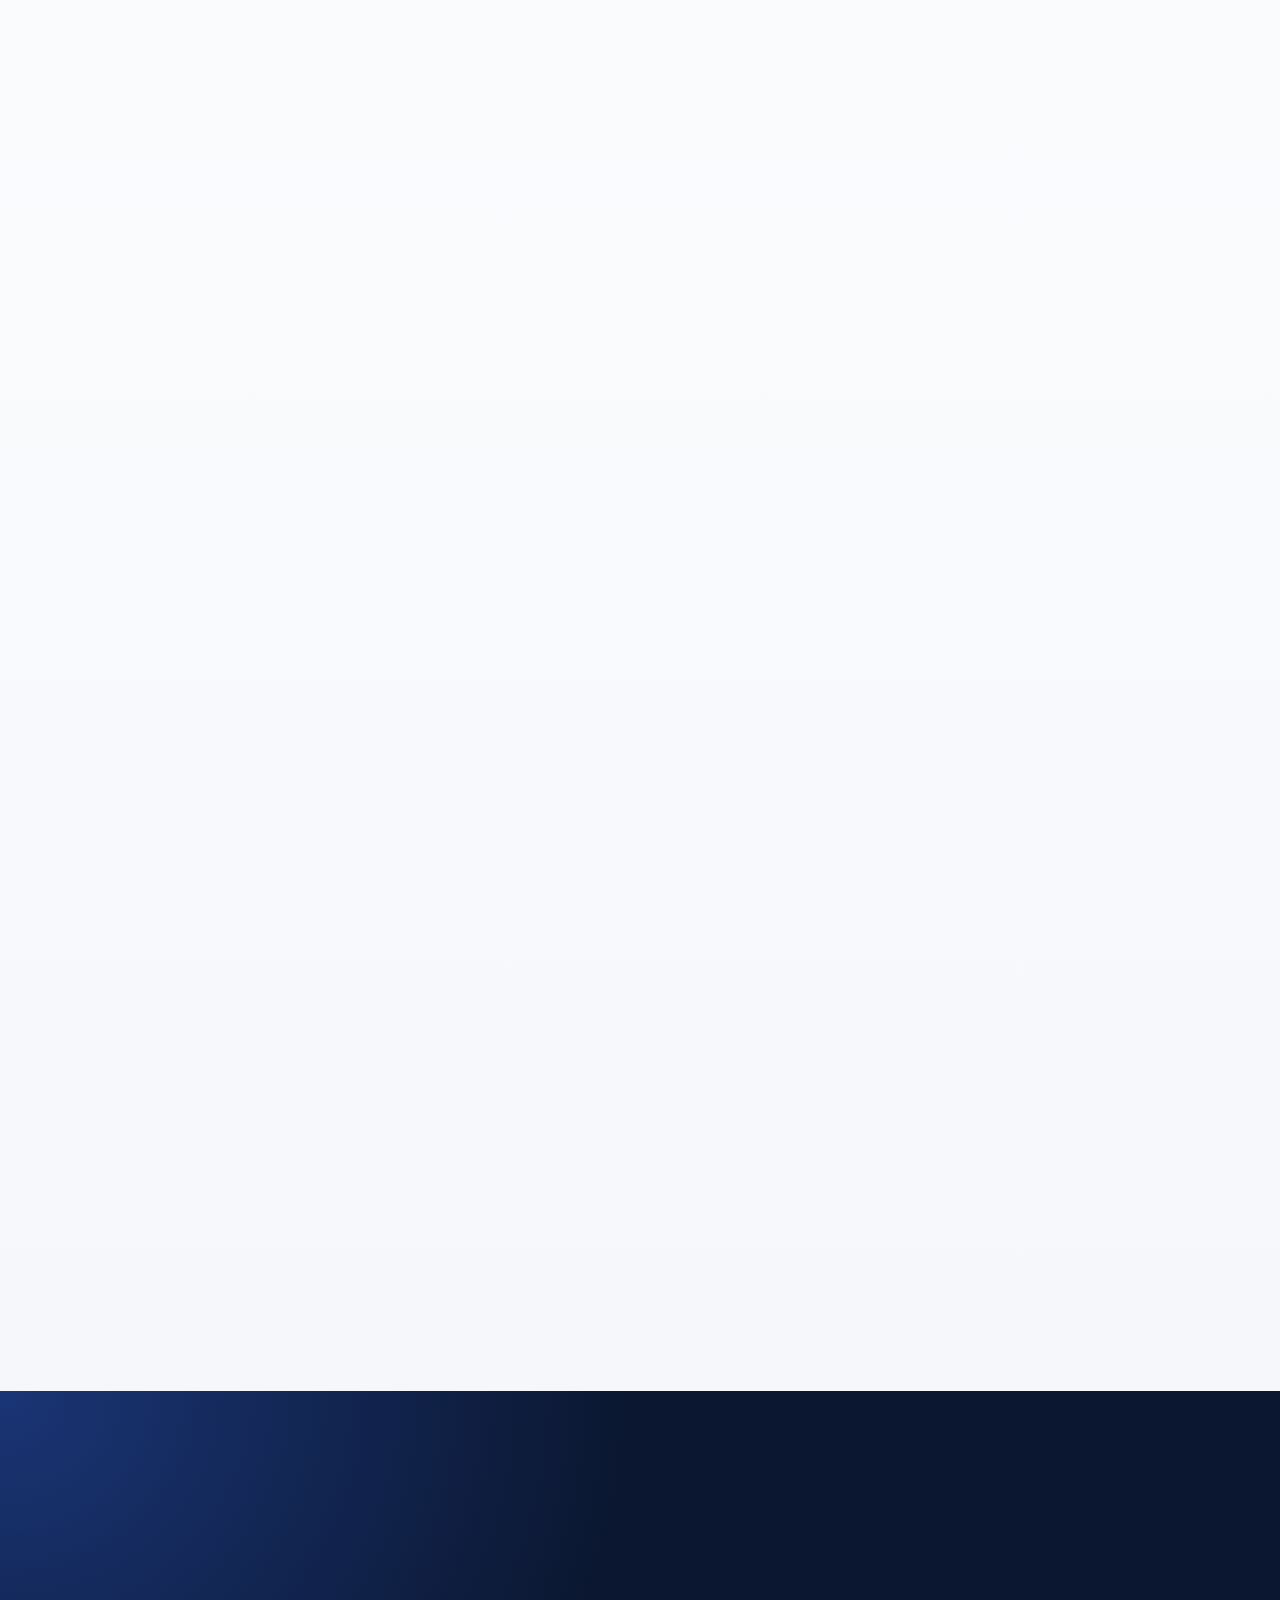
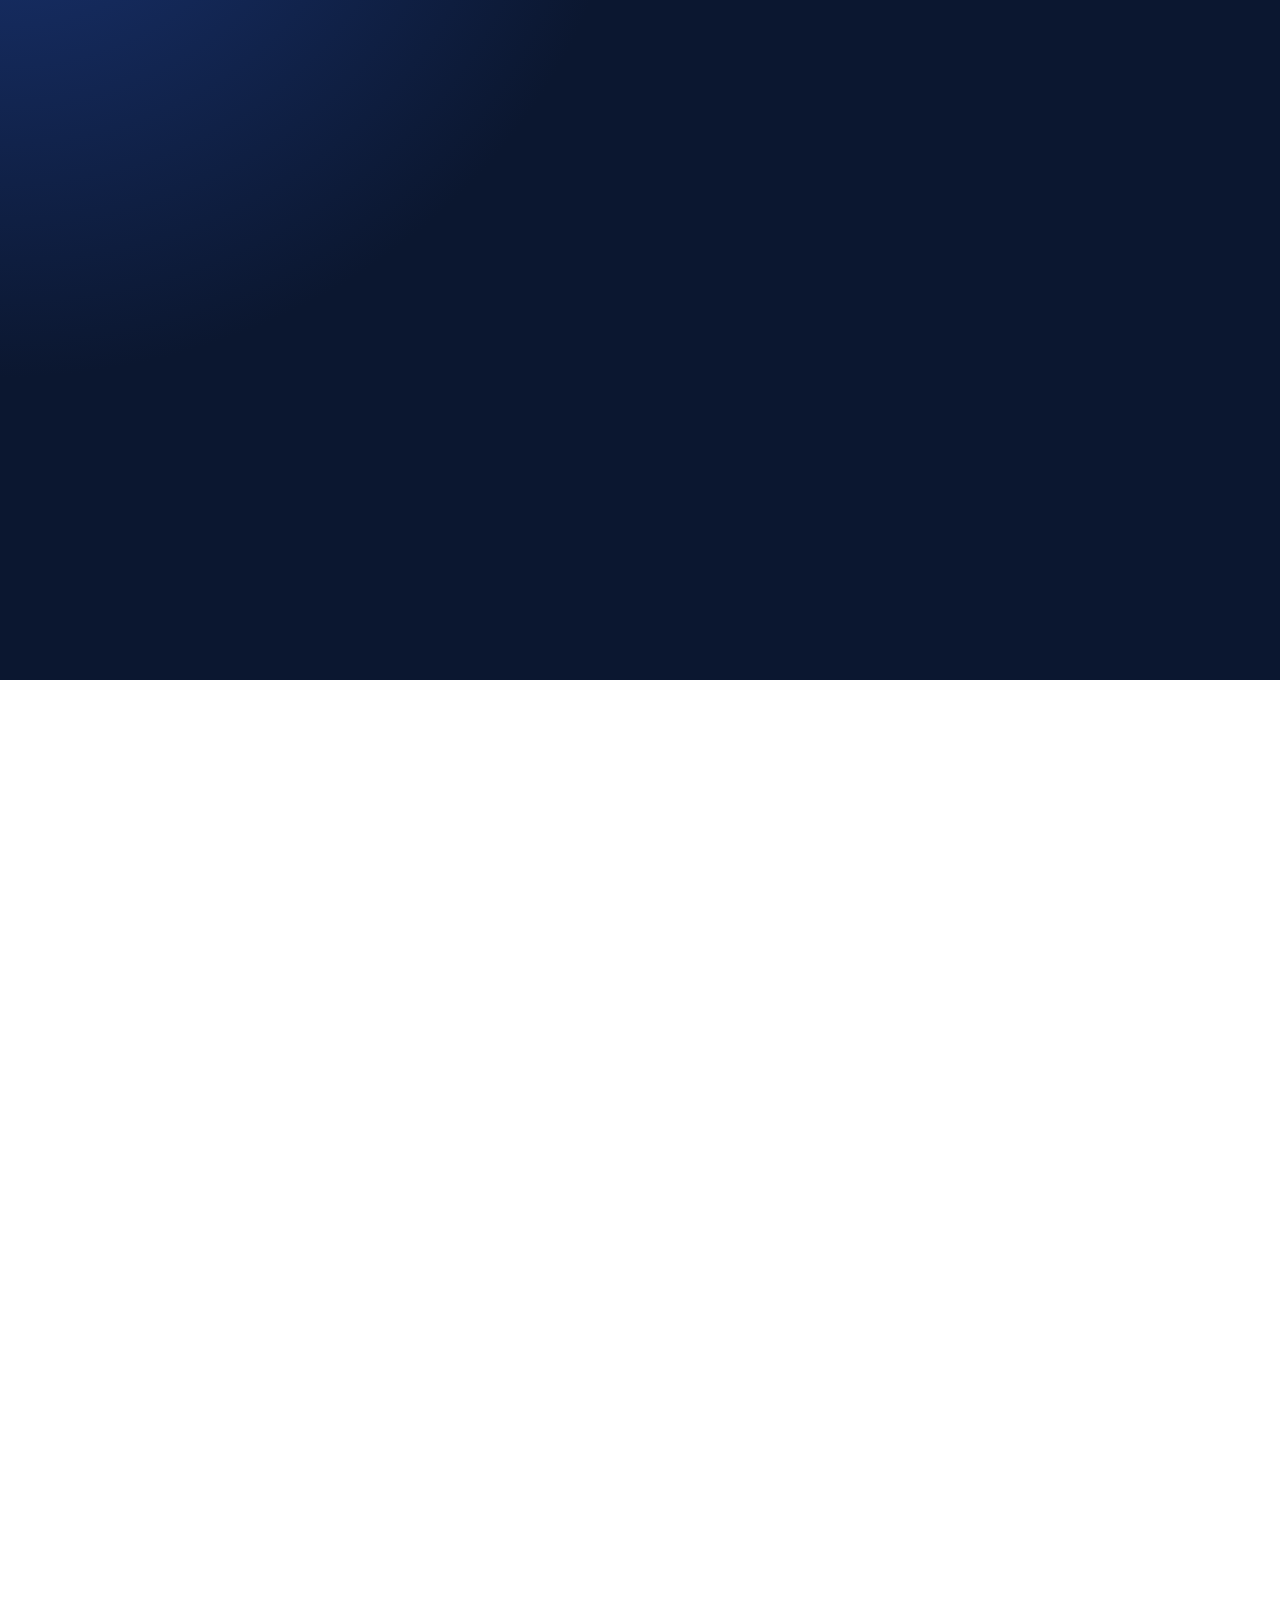
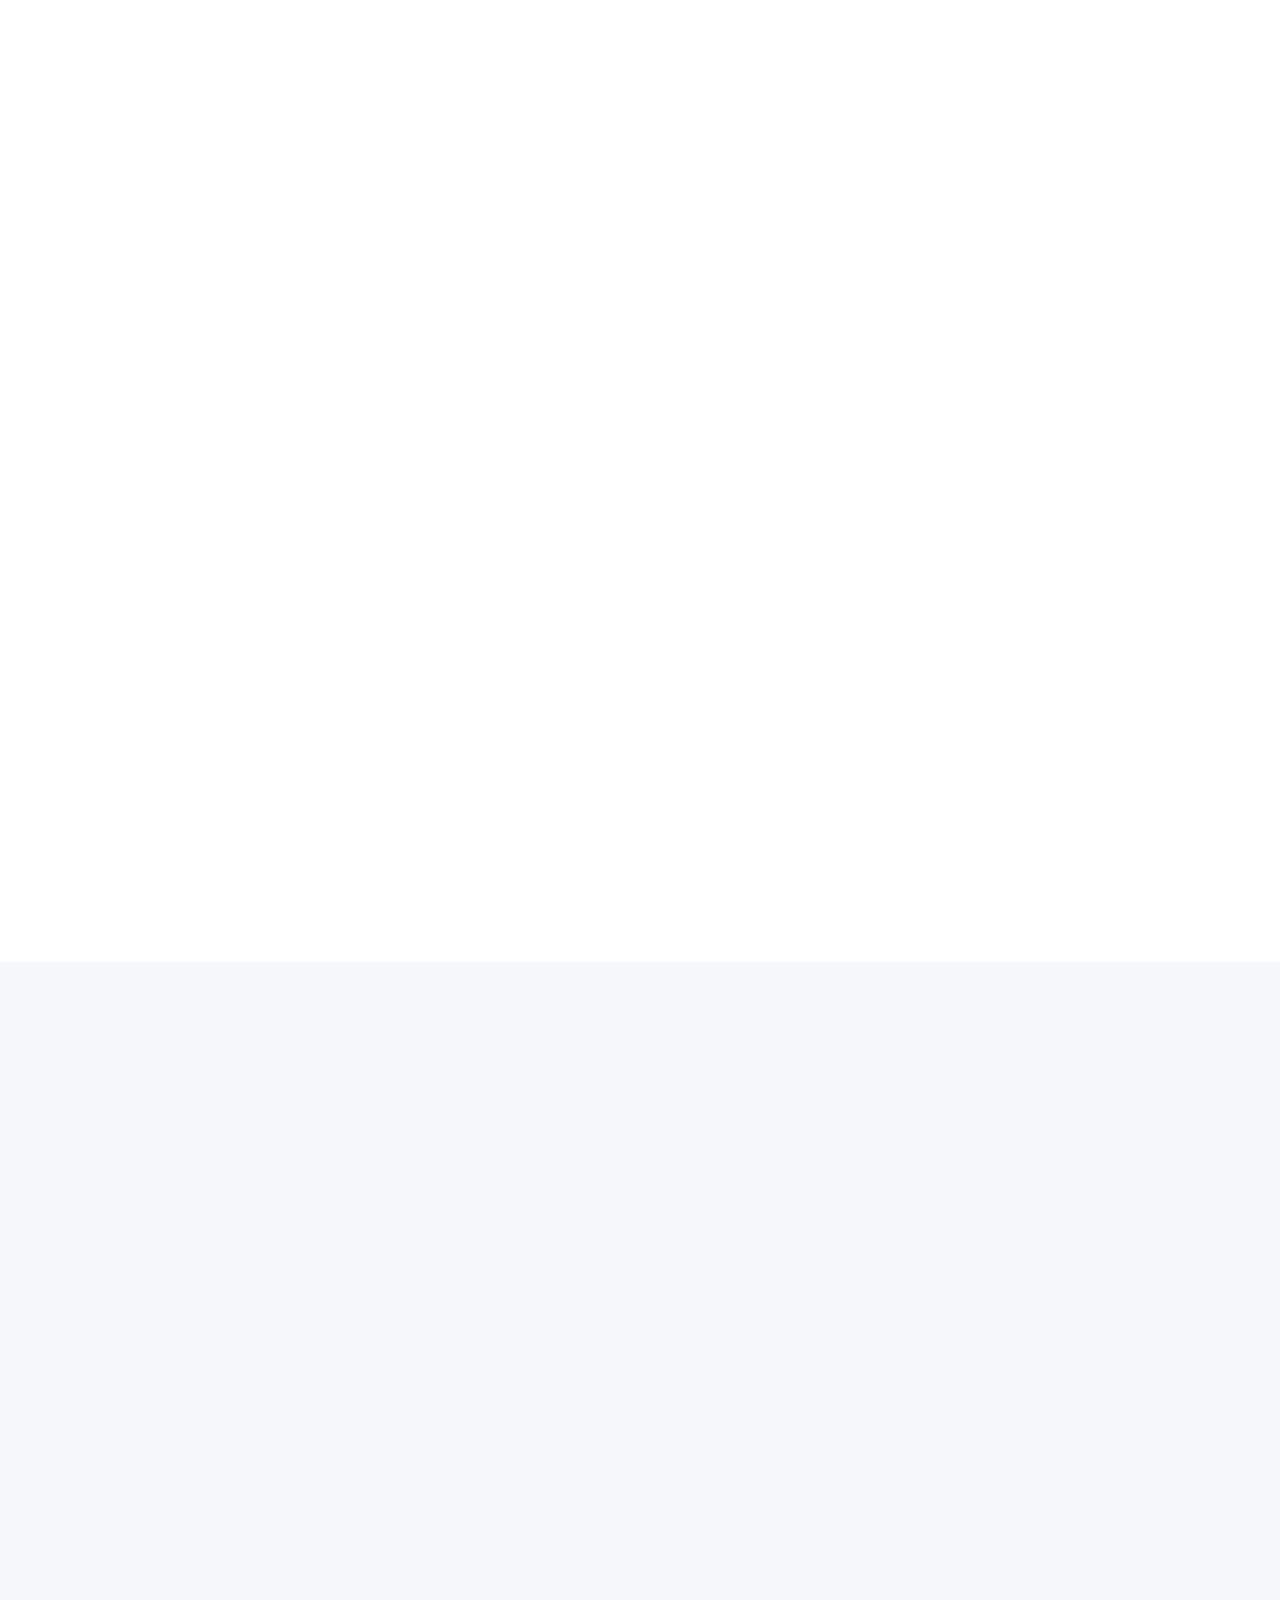
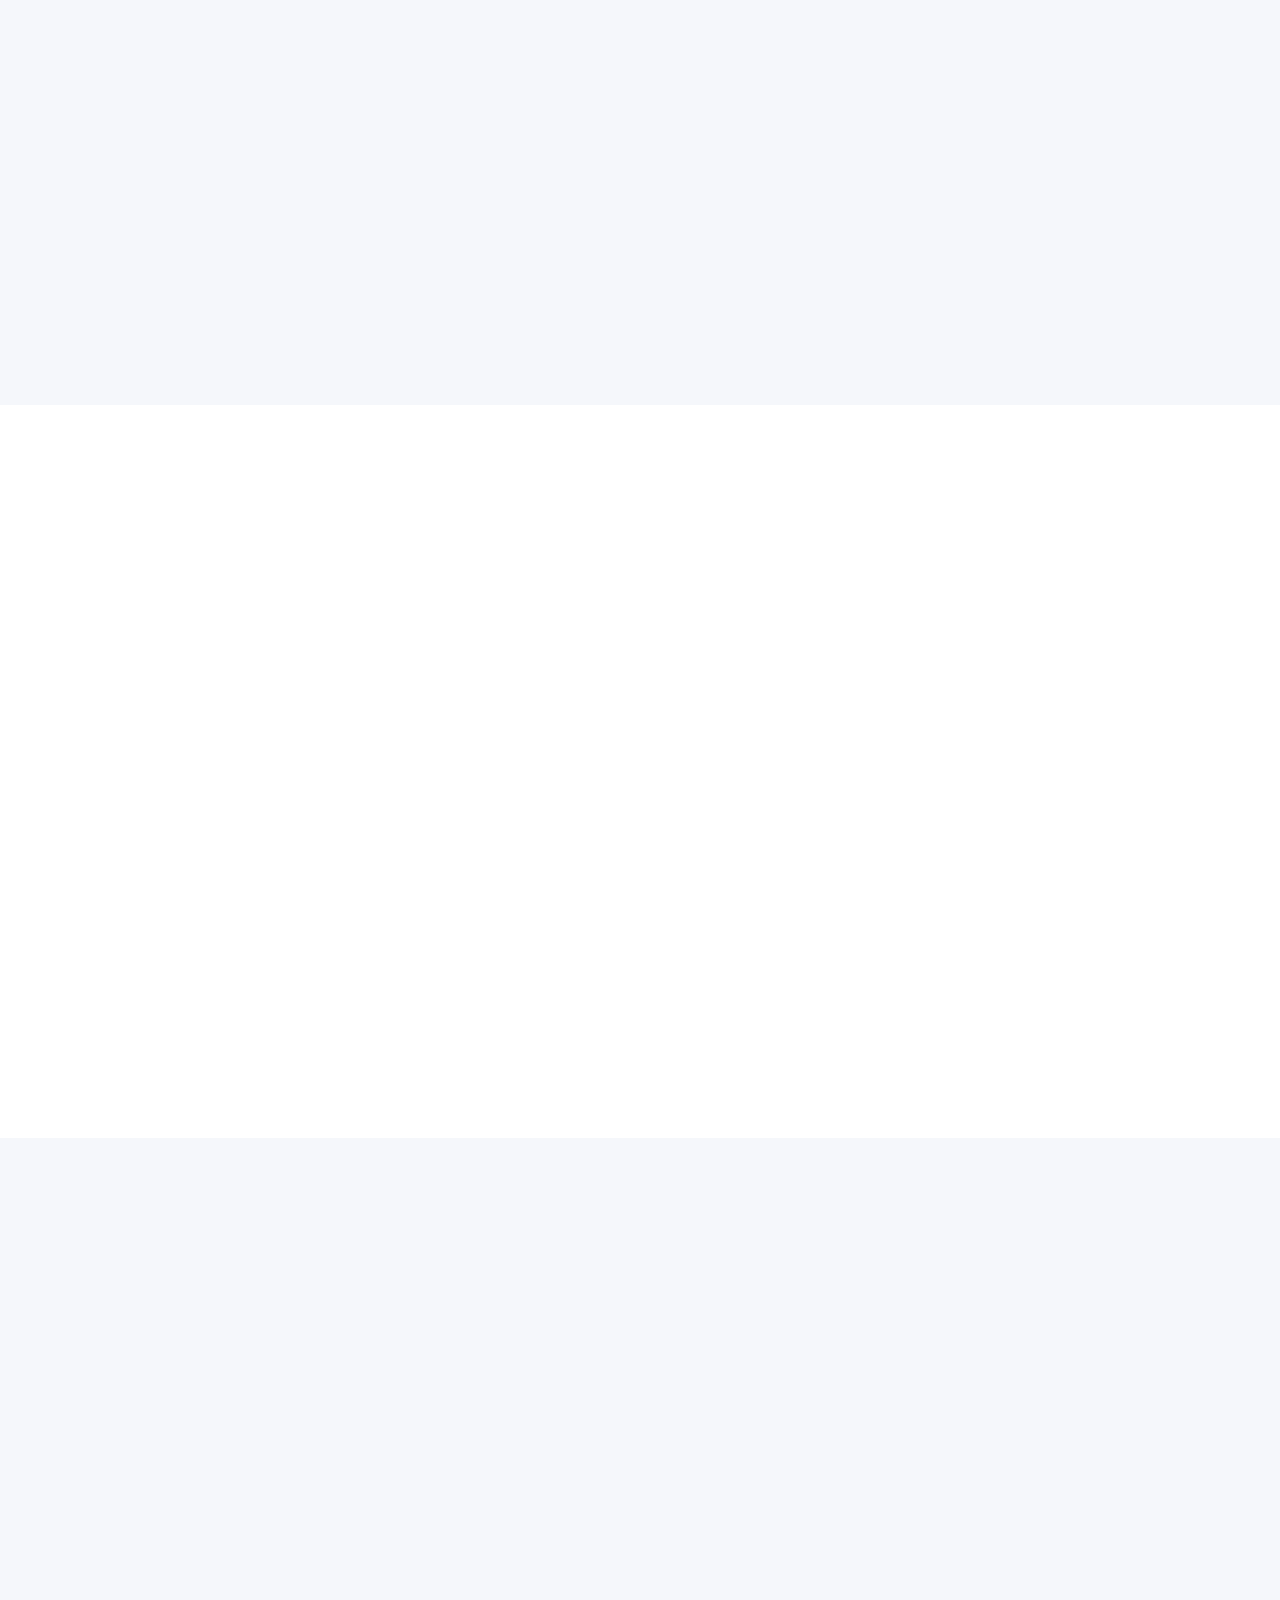
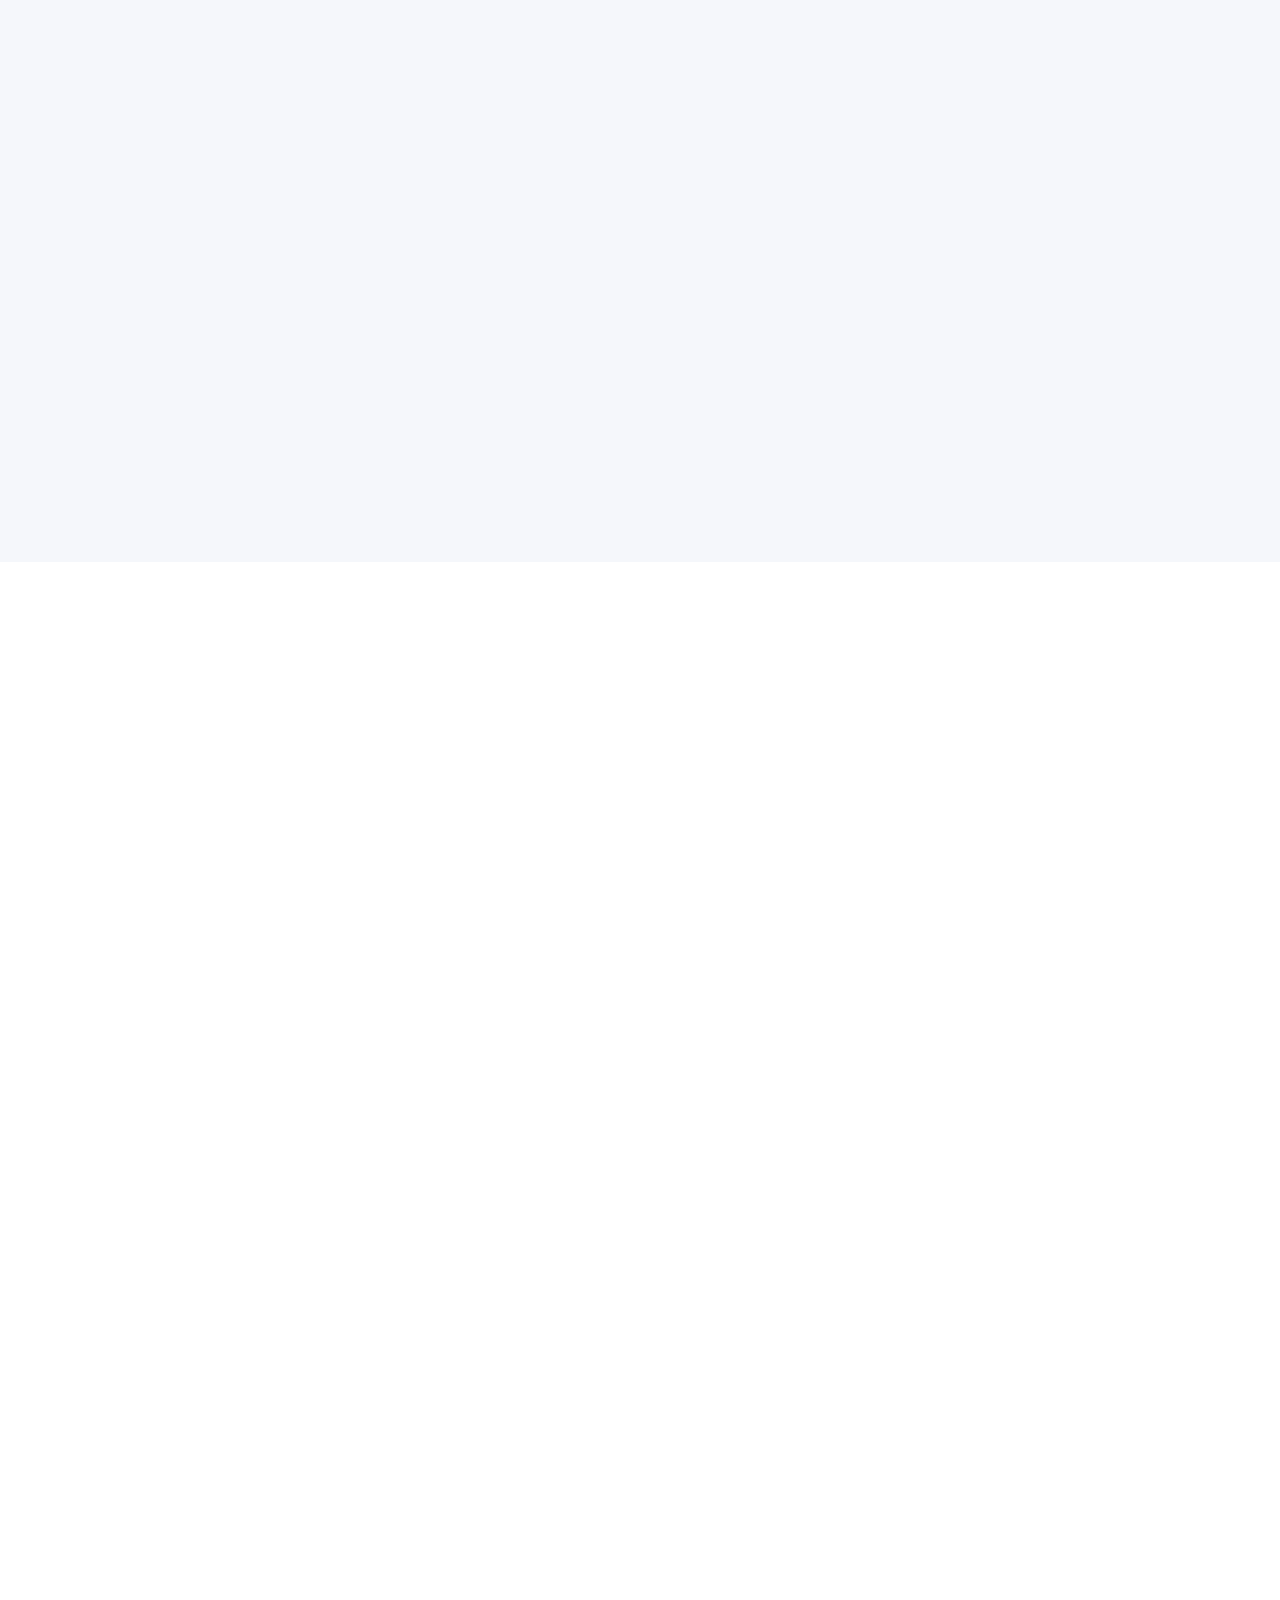
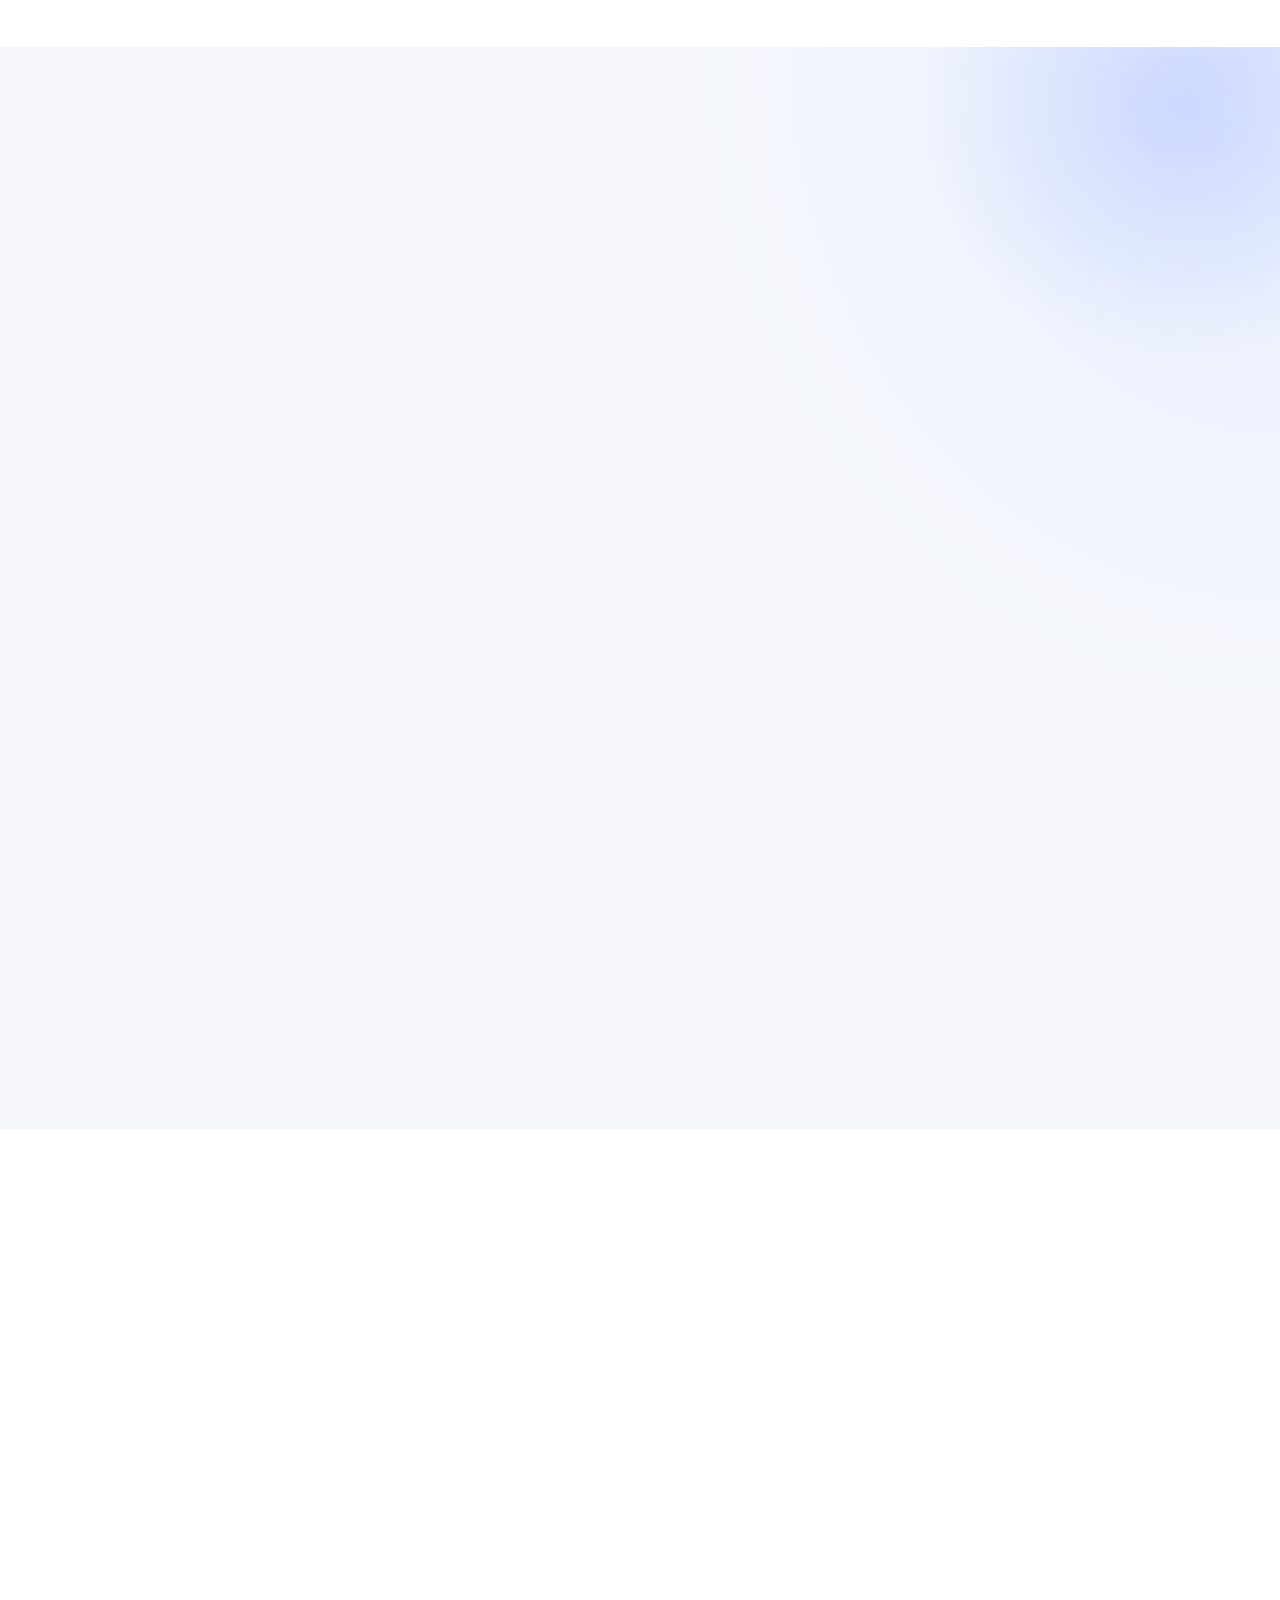
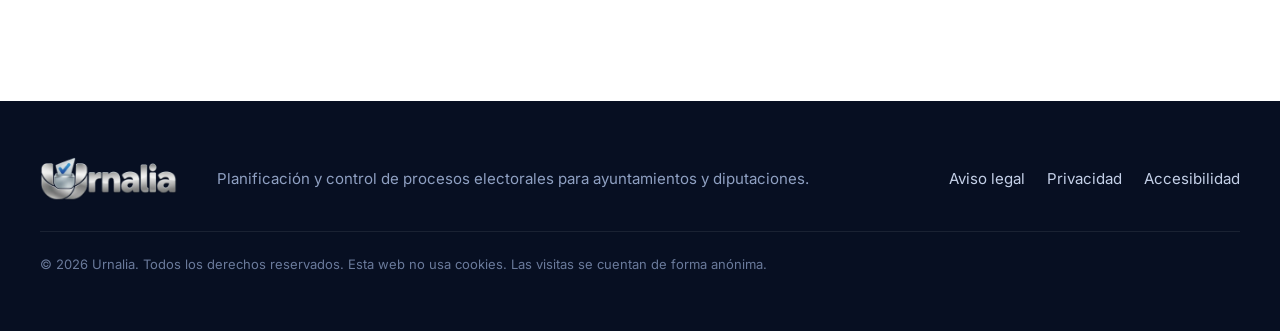
==== commit 4907a223: "Buscadores: títulos y descripciones más cortos, textos alternativos, canónicas y fechas en el sitema" ====
--- a/index.html
+++ b/index.html
@@ -5,14 +5,15 @@
 <meta name="viewport" content="width=device-width, initial-scale=1">
 <meta http-equiv="Content-Security-Policy" content="default-src 'none'; script-src 'self'; style-src 'self'; img-src 'self' data: https://urnalia.goatcounter.com; font-src 'self'; connect-src https://urnalia.goatcounter.com; manifest-src 'self'; base-uri 'none'; form-action 'none'; object-src 'none'; upgrade-insecure-requests">
 <meta name="referrer" content="strict-origin-when-cross-origin">
-<title>Urnalia · Planificación y control de procesos electorales para ayuntamientos</title>
-<meta name="description" content="Urnalia calcula los plazos de la LOREG desde la convocatoria, avisa de lo que toca cada día y ordena formaciones, locales, mesas, documentos y personal. Se instala en los servidores del ayuntamiento.">
+<title>Urnalia · Programa de gestión electoral para ayuntamientos</title>
+<meta name="description" content="Programa para ayuntamientos: calcula los plazos de la LOREG, avisa de cada trámite y organiza mesas, locales, documentos y personal electoral.">
 <link rel="canonical" href="https://urnalia.es/">
 <link rel="alternate" hreflang="es" href="https://urnalia.es/">
 <link rel="alternate" hreflang="ca" href="https://urnalia.es/ca/">
 <link rel="alternate" hreflang="x-default" href="https://urnalia.es/">
 <meta property="og:type" content="website">
 <meta property="og:locale" content="es_ES">
+<meta property="og:locale:alternate" content="ca_ES">
 <meta property="og:site_name" content="Urnalia">
 <meta property="og:title" content="Urnalia · El calendario electoral del ayuntamiento, bajo control">
 <meta property="og:description" content="Plazos de la LOREG calculados al día, avisos, mesas, formaciones, auditoría y permisos por casillas. Instalado en vuestros servidores.">
@@ -71,9 +72,9 @@
       <div class="tilt" id="tilt">
         <div class="browser">
           <div class="bar"><i></i><i></i><i></i><span>urnalia.ayuntamiento.local</span></div>
-          <img src="img/capturas/seguimiento-sm.webp" srcset="img/capturas/seguimiento-sm.webp 1200w, img/capturas/seguimiento.webp 2400w" sizes="(max-width: 900px) 92vw, 640px" alt="" width="1200" height="750">
+          <img src="img/capturas/seguimiento-sm.webp" srcset="img/capturas/seguimiento-sm.webp 1200w, img/capturas/seguimiento.webp 2400w" sizes="(max-width: 900px) 92vw, 640px" alt="Pantalla de seguimiento de Urnalia con los plazos electorales del día" width="1200" height="750">
         </div>
-        <div class="float f-phone"><img src="img/capturas/movil.webp" alt="" width="260" height="563"></div>
+        <div class="float f-phone"><img src="img/capturas/movil.webp" alt="Urnalia en el móvil" width="260" height="563"></div>
         <div class="float f-badge f1"><span class="ok">✓</span><div><b>Registro íntegro</b><small>71 anotaciones comprobadas</small></div></div>
         <div class="float f-badge f2"><span class="warn">!</span><div><b>2 plazos vencidos</b><small>Consulta del censo · Exposición</small></div></div>
         <div class="float f-badge f3"><span class="day">D21</span><div><b>Faltan 33 días</b><small>Presentación y proclamación</small></div></div>
@@ -350,7 +351,7 @@
    <div class="trial-shot reveal" aria-hidden="true">
      <div class="browser">
        <div class="bar"><i></i><i></i><i></i><span>urnalia.es/demo</span></div>
-       <img src="img/capturas/prueba-sm.webp" srcset="img/capturas/prueba-sm.webp 1200w, img/capturas/prueba.webp 2400w" sizes="(max-width: 900px) 92vw, 560px" alt="" width="1200" height="750" loading="lazy">
+       <img src="img/capturas/prueba-sm.webp" srcset="img/capturas/prueba-sm.webp 1200w, img/capturas/prueba.webp 2400w" sizes="(max-width: 900px) 92vw, 560px" alt="Prueba online de Urnalia en el navegador" width="1200" height="750" loading="lazy">
      </div>
      <span class="trial-badge"><b>DEMO</b> Castellano · Català</span>
    </div>
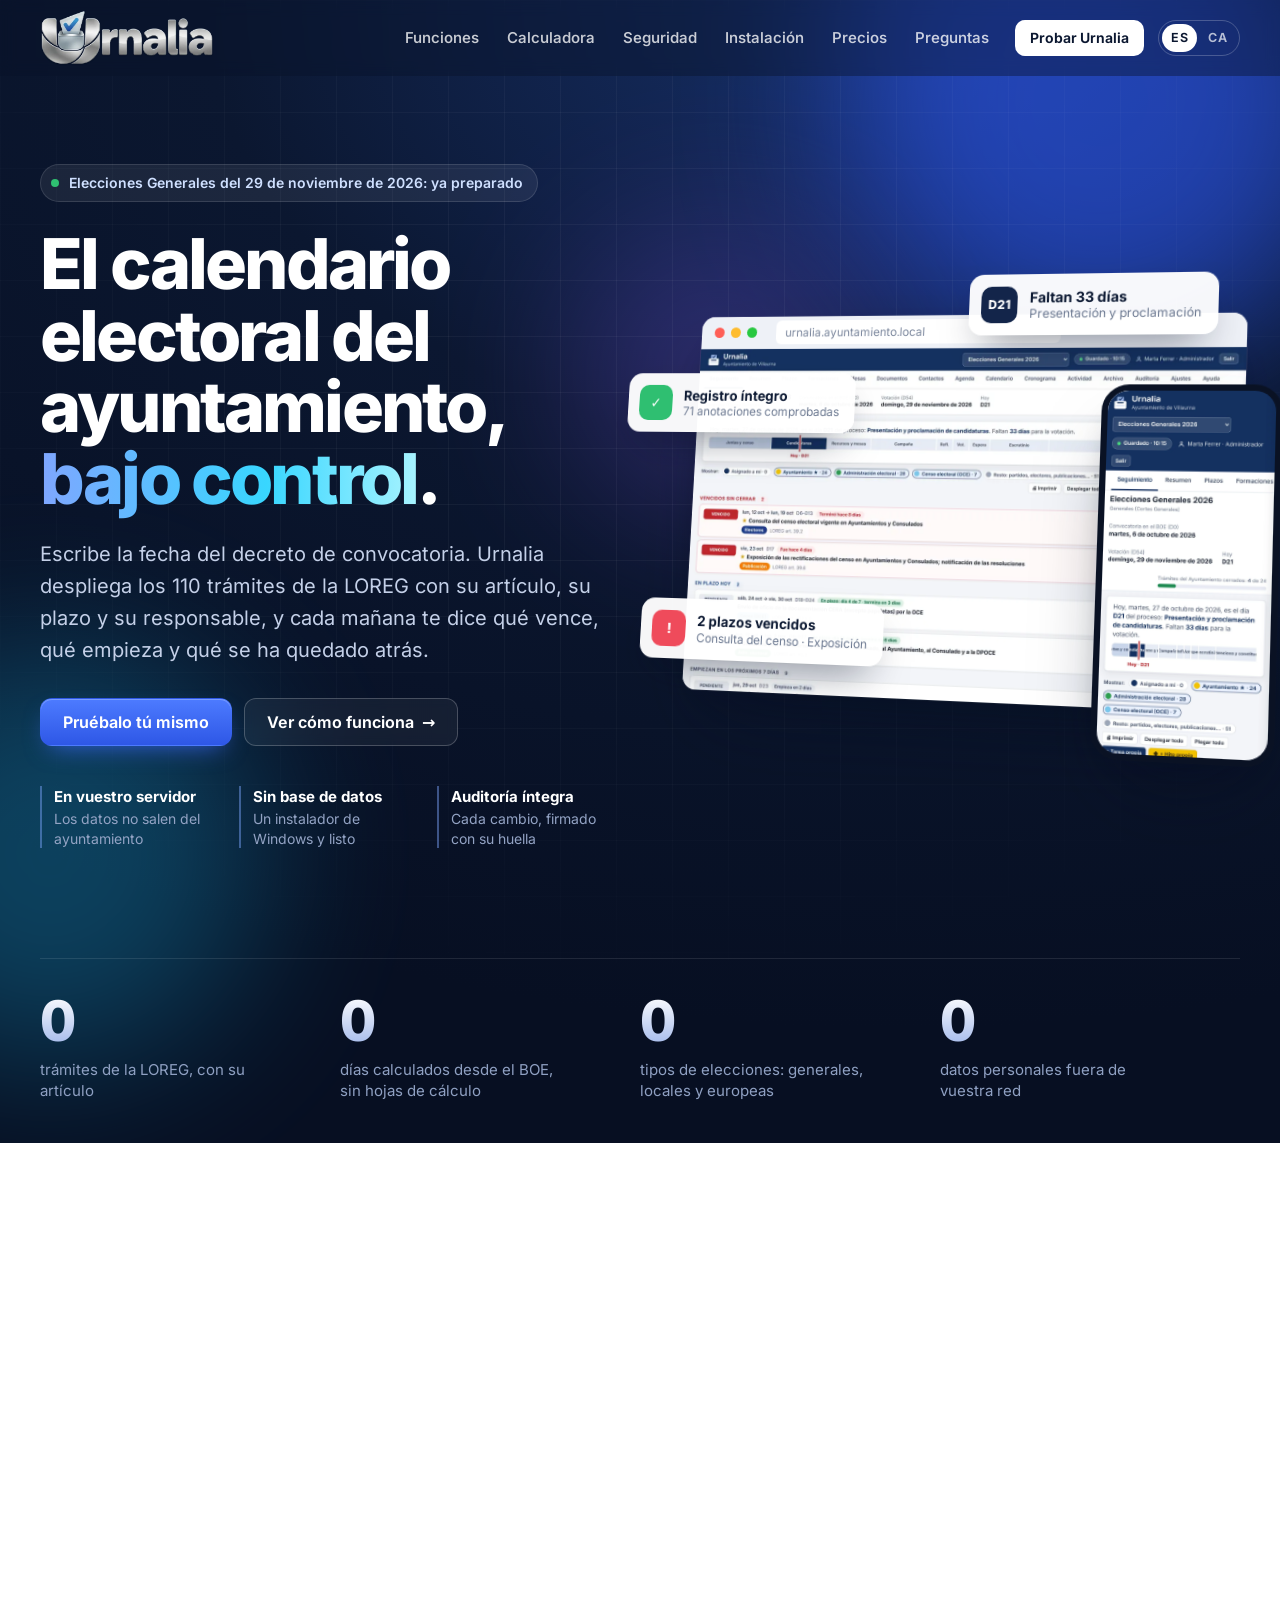
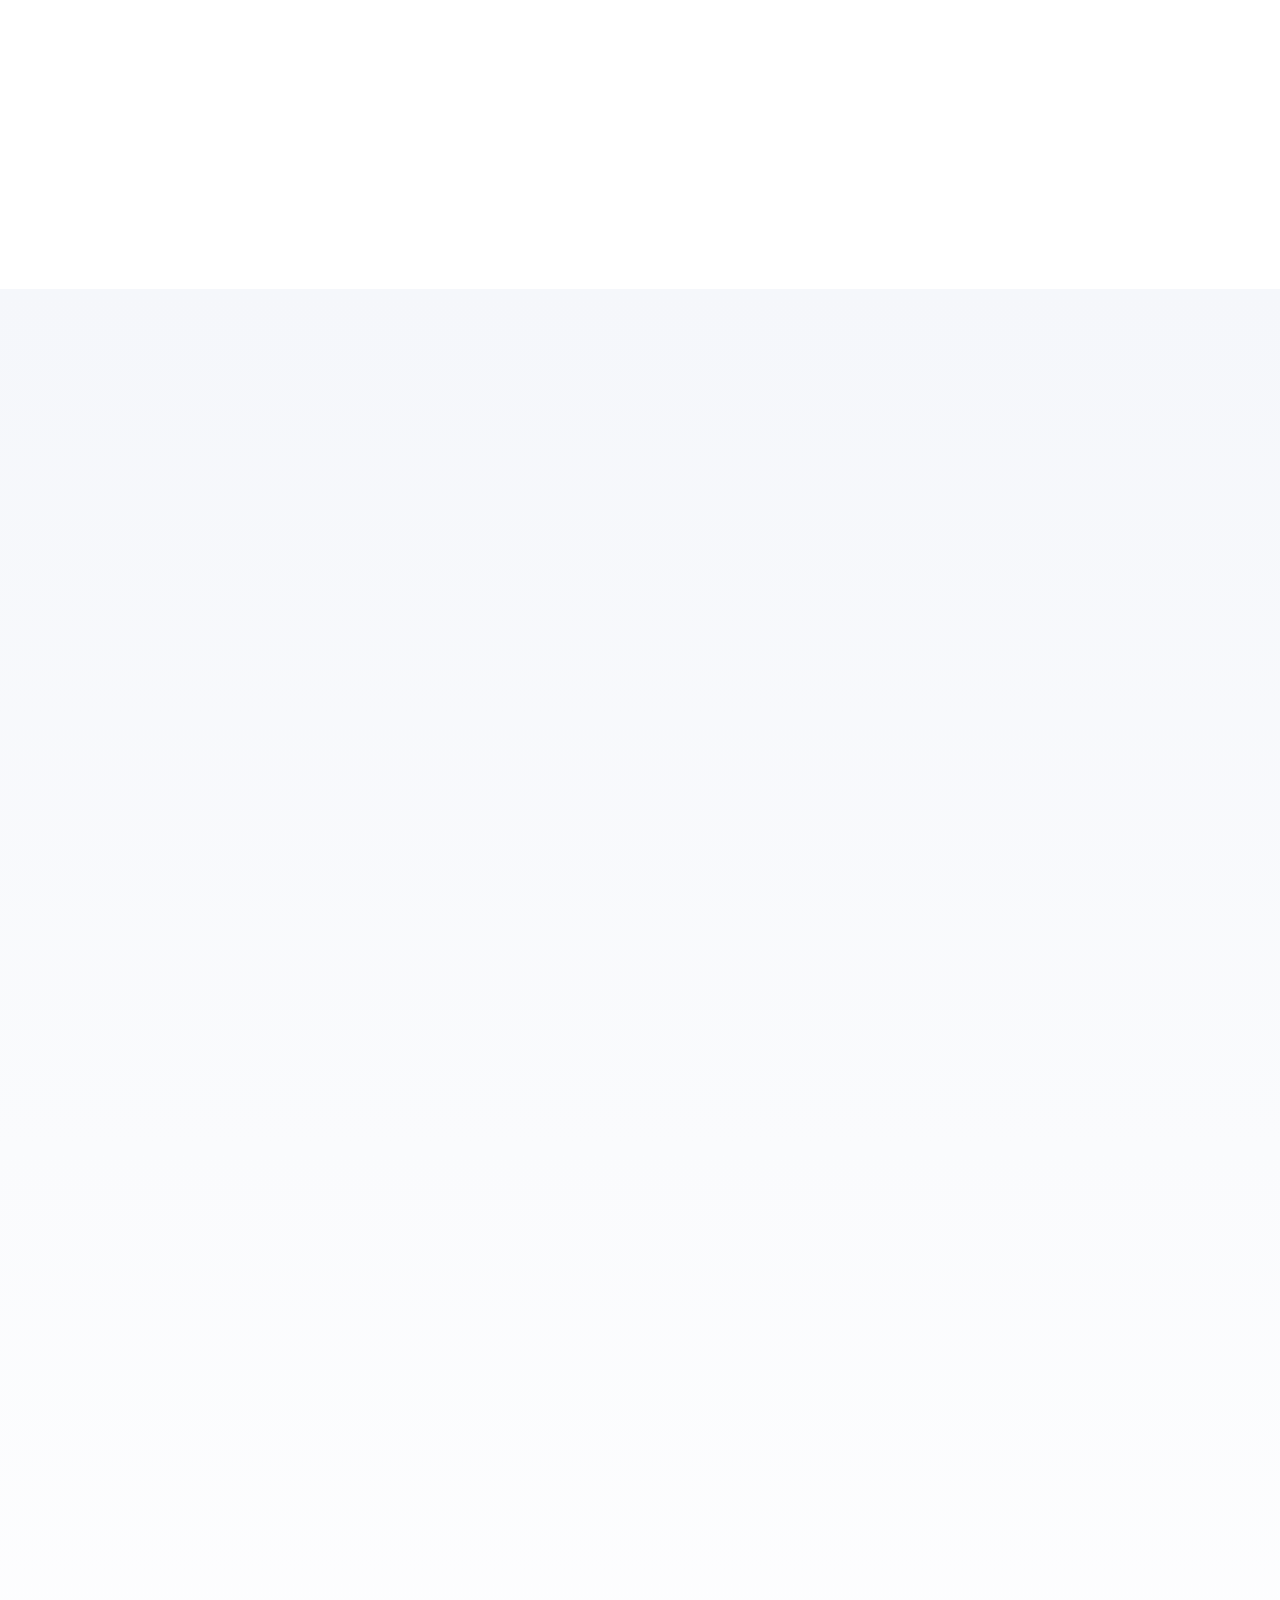
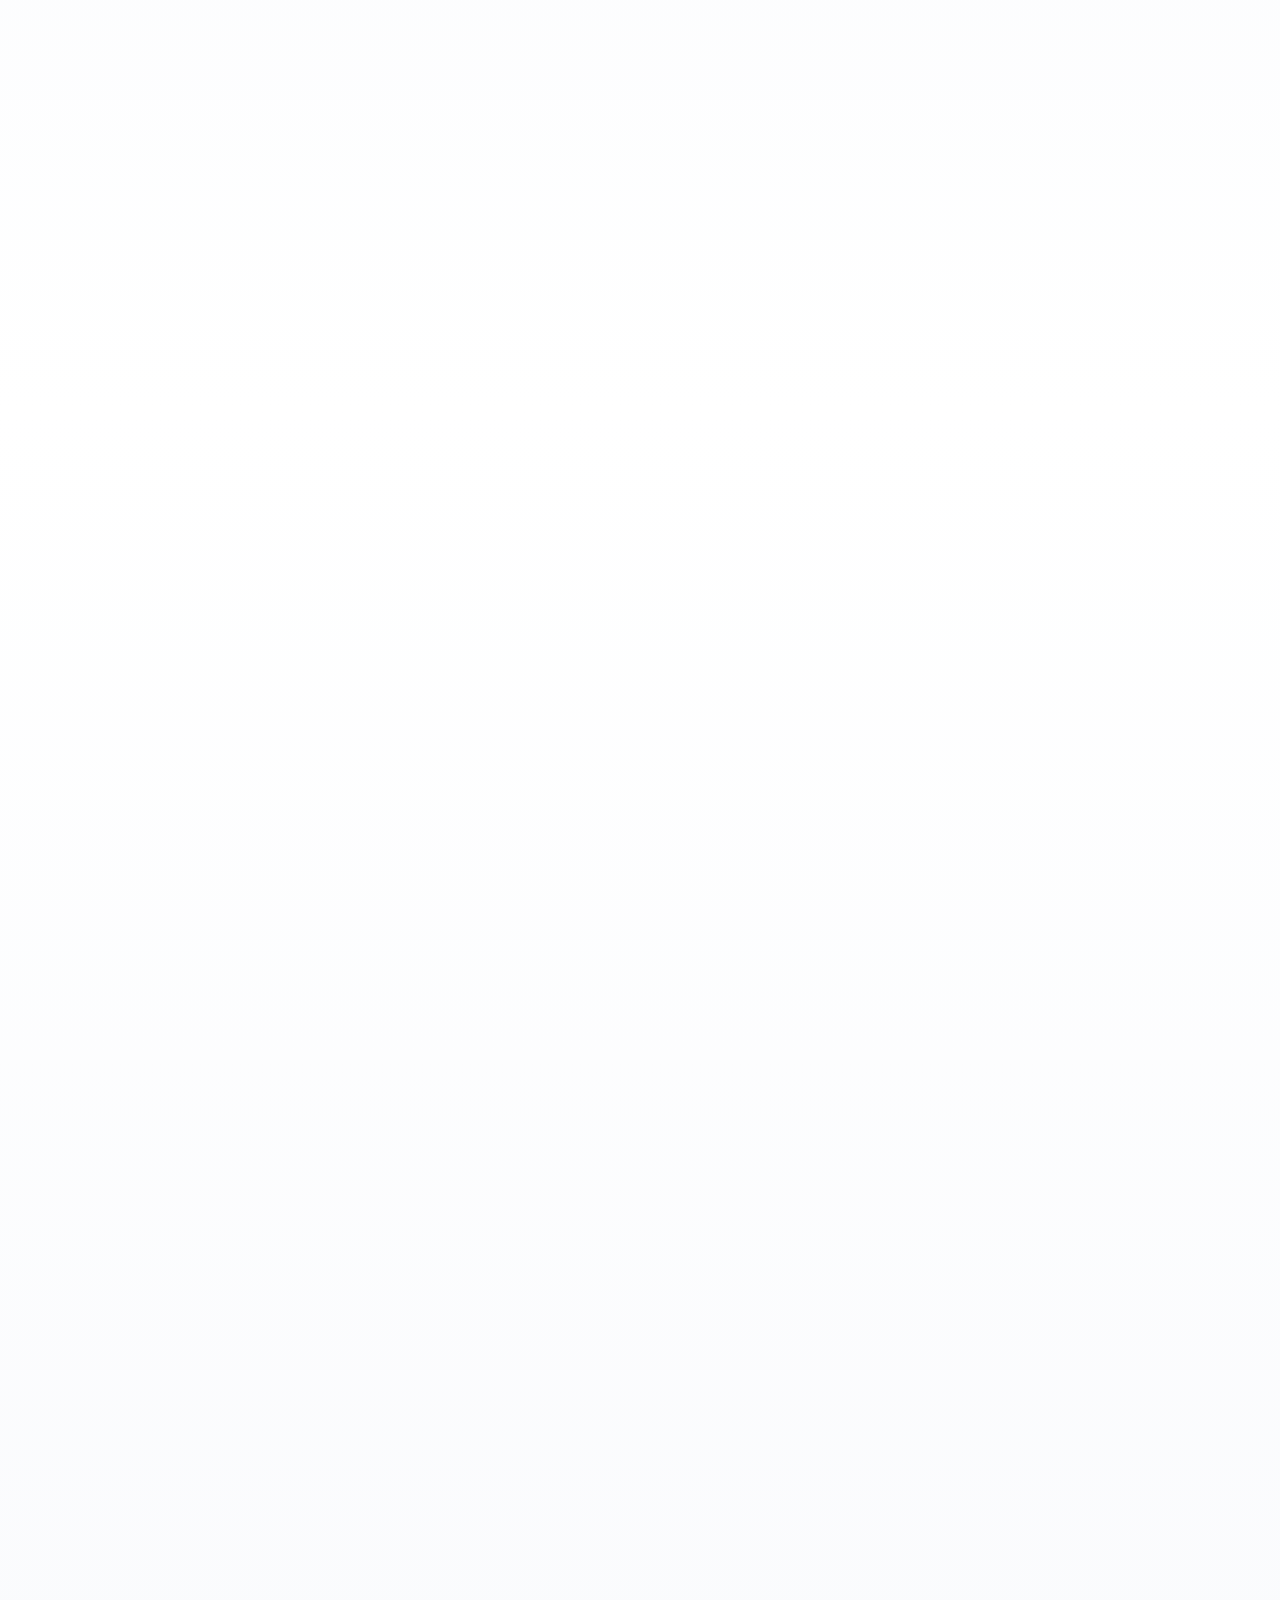
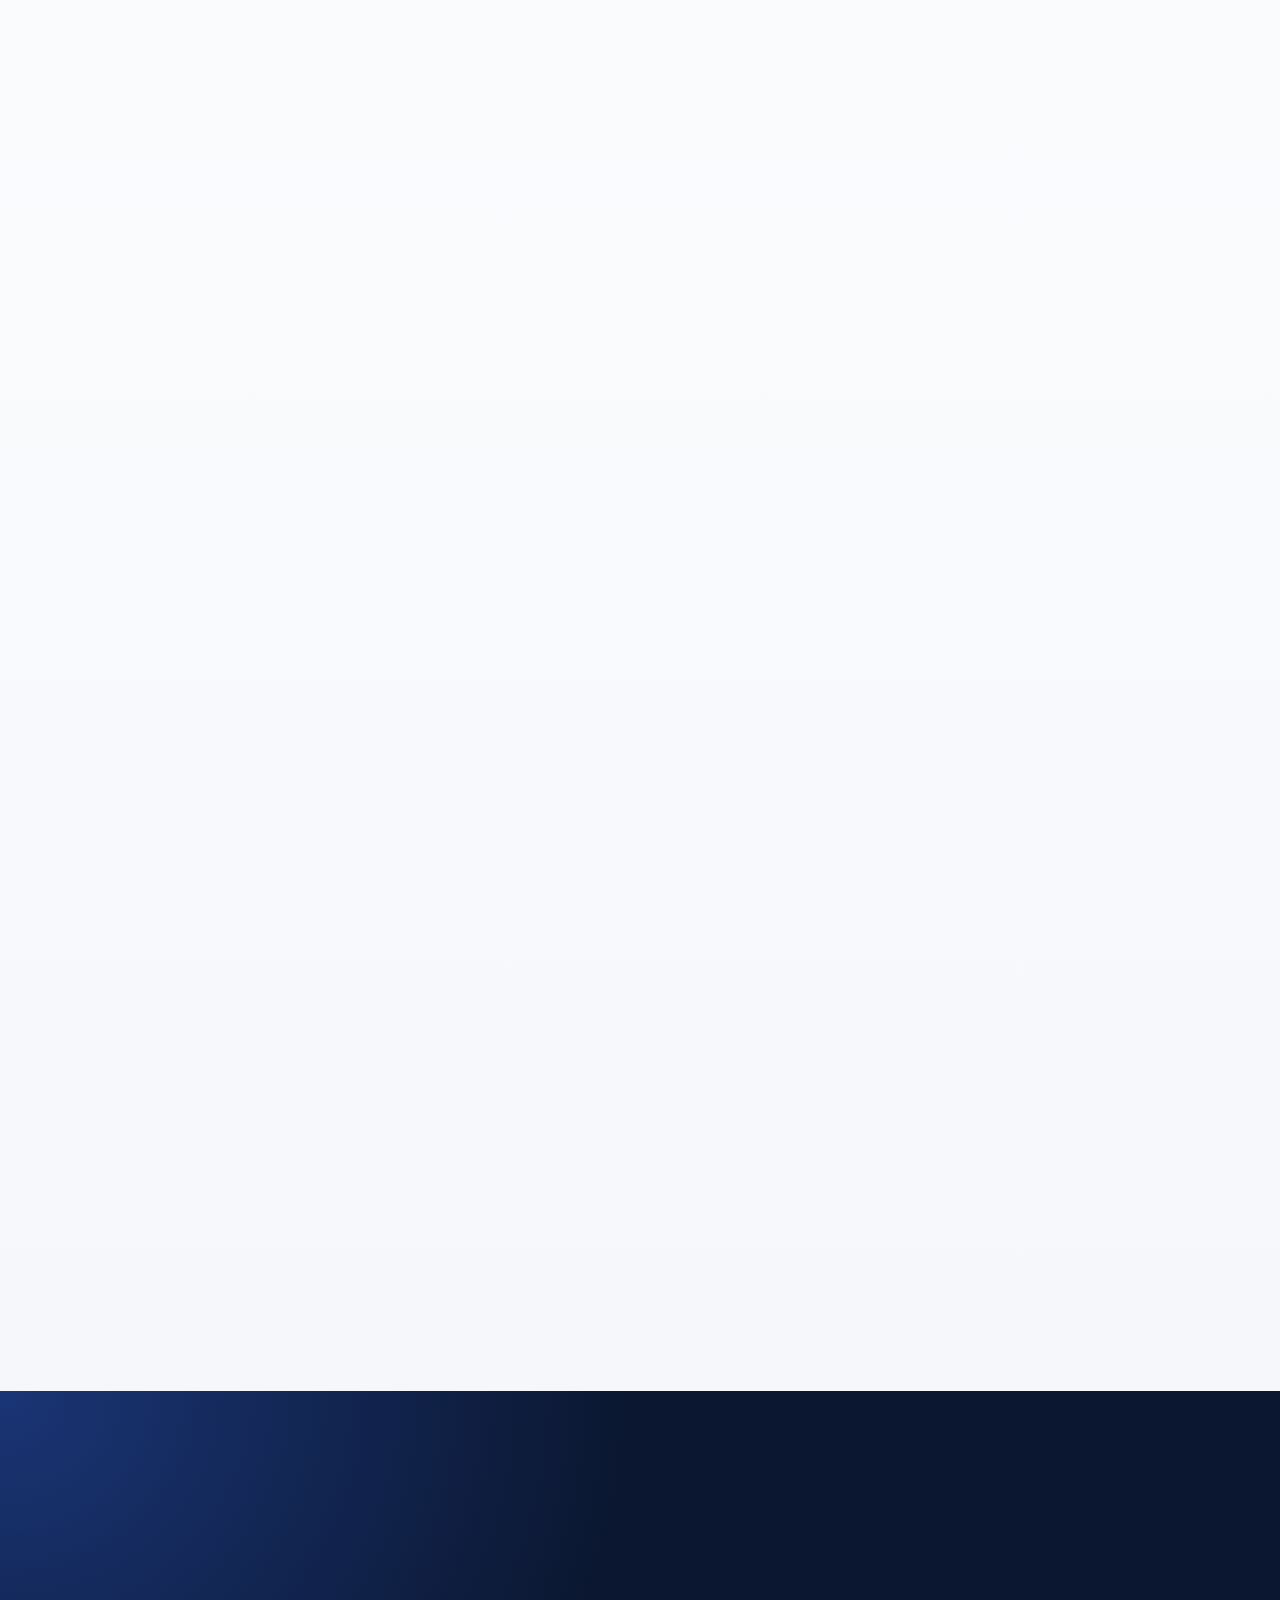
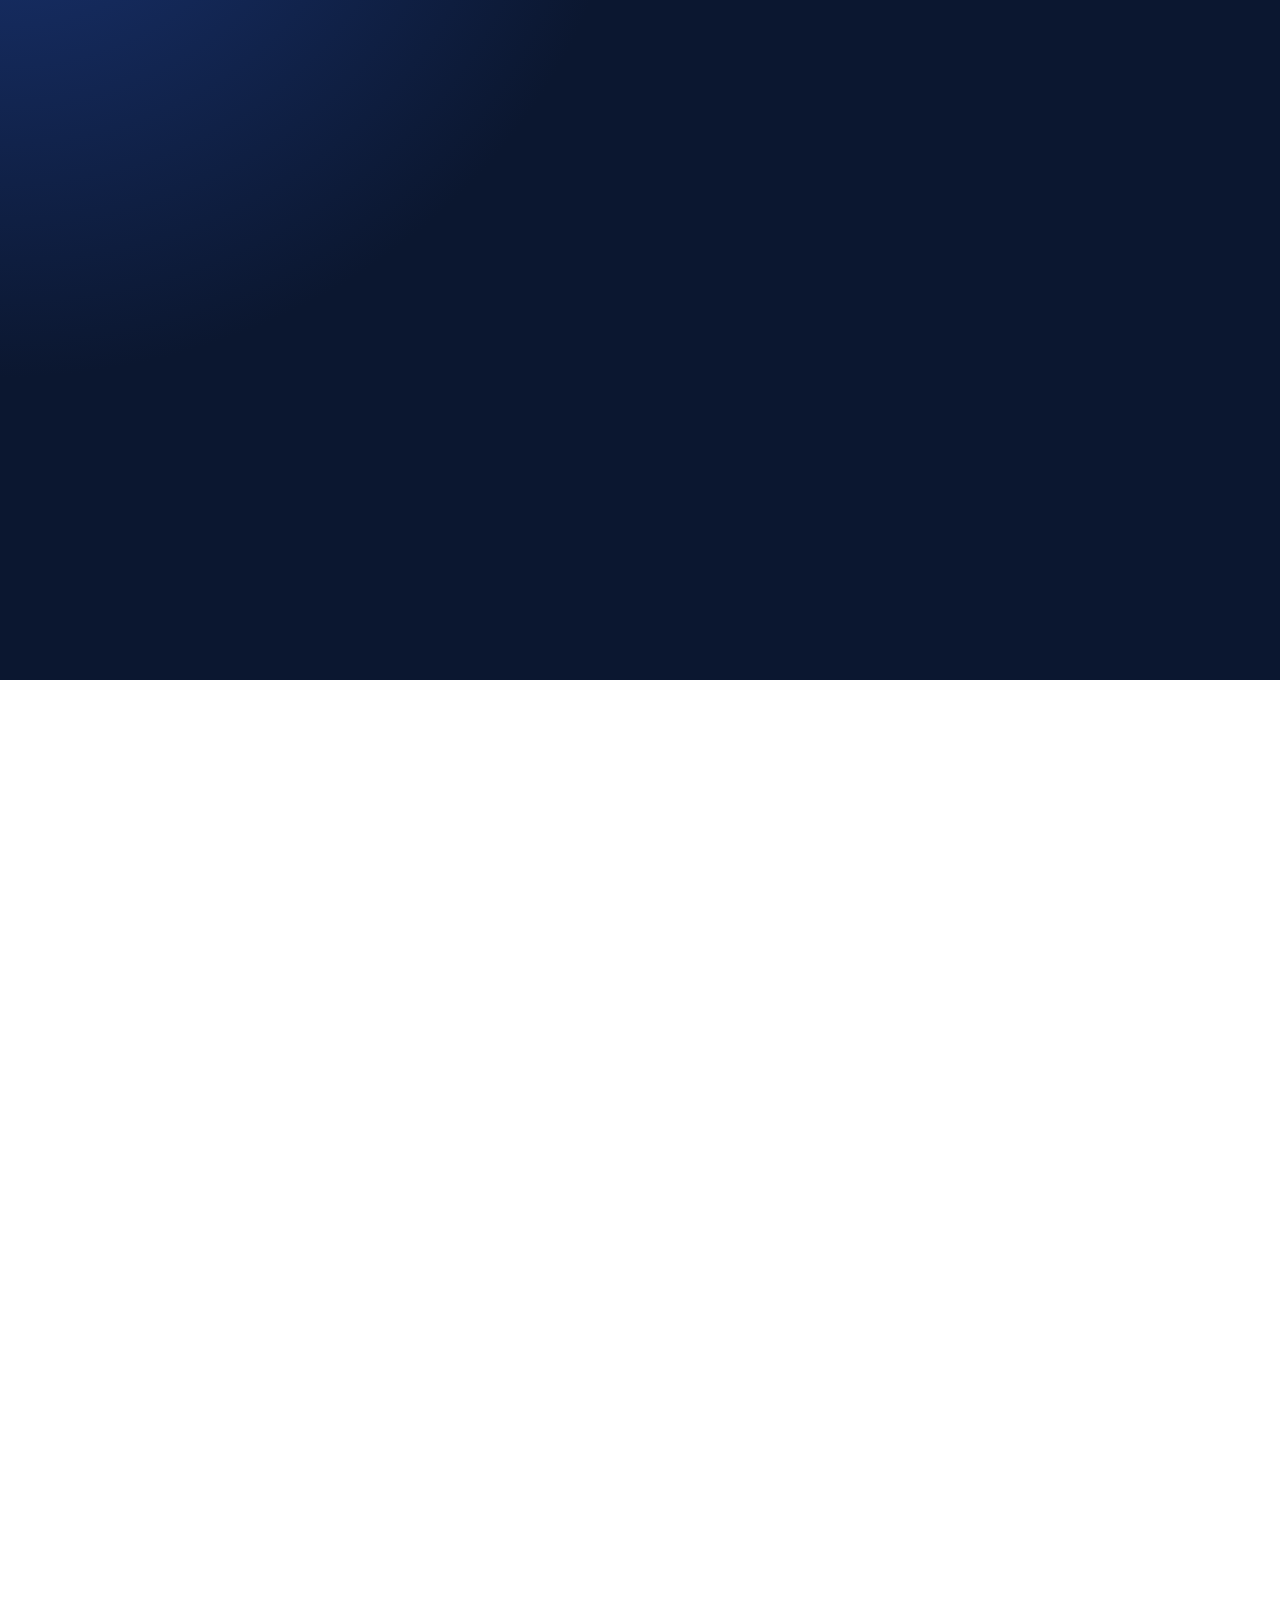
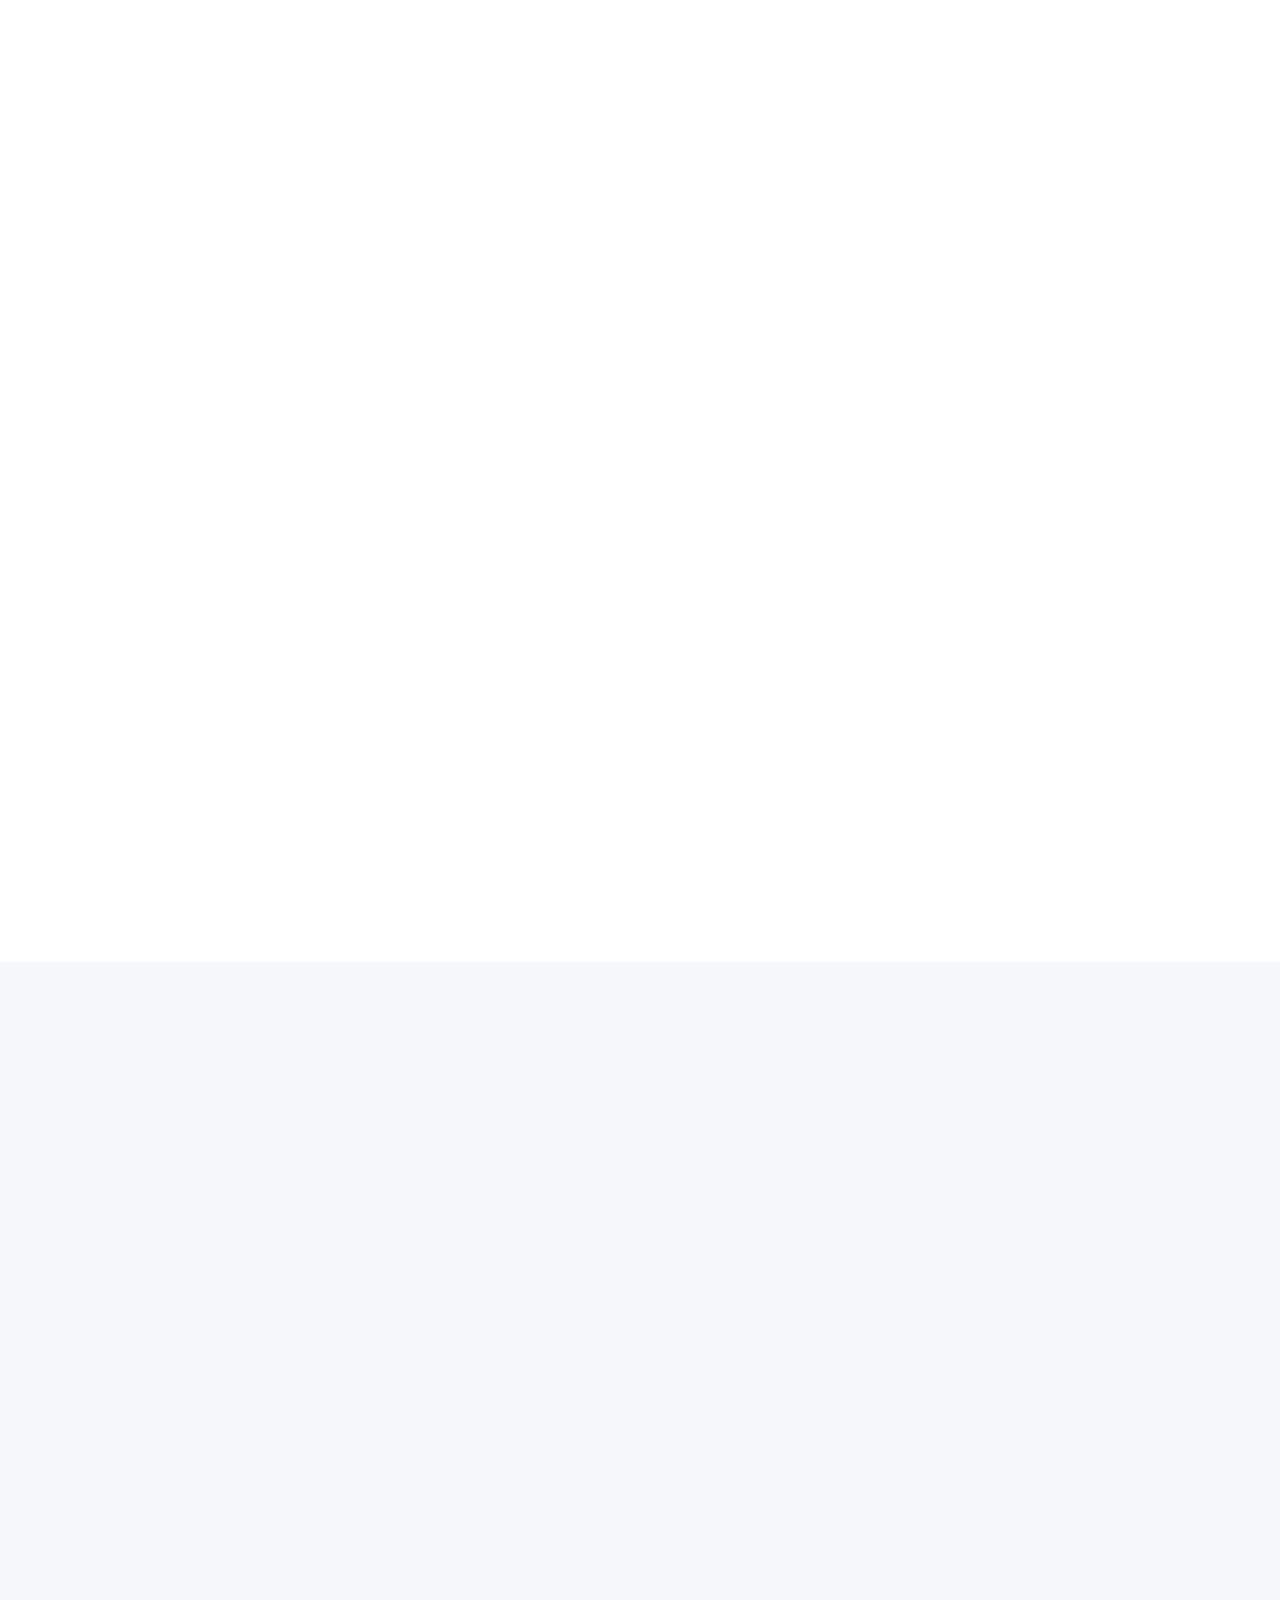
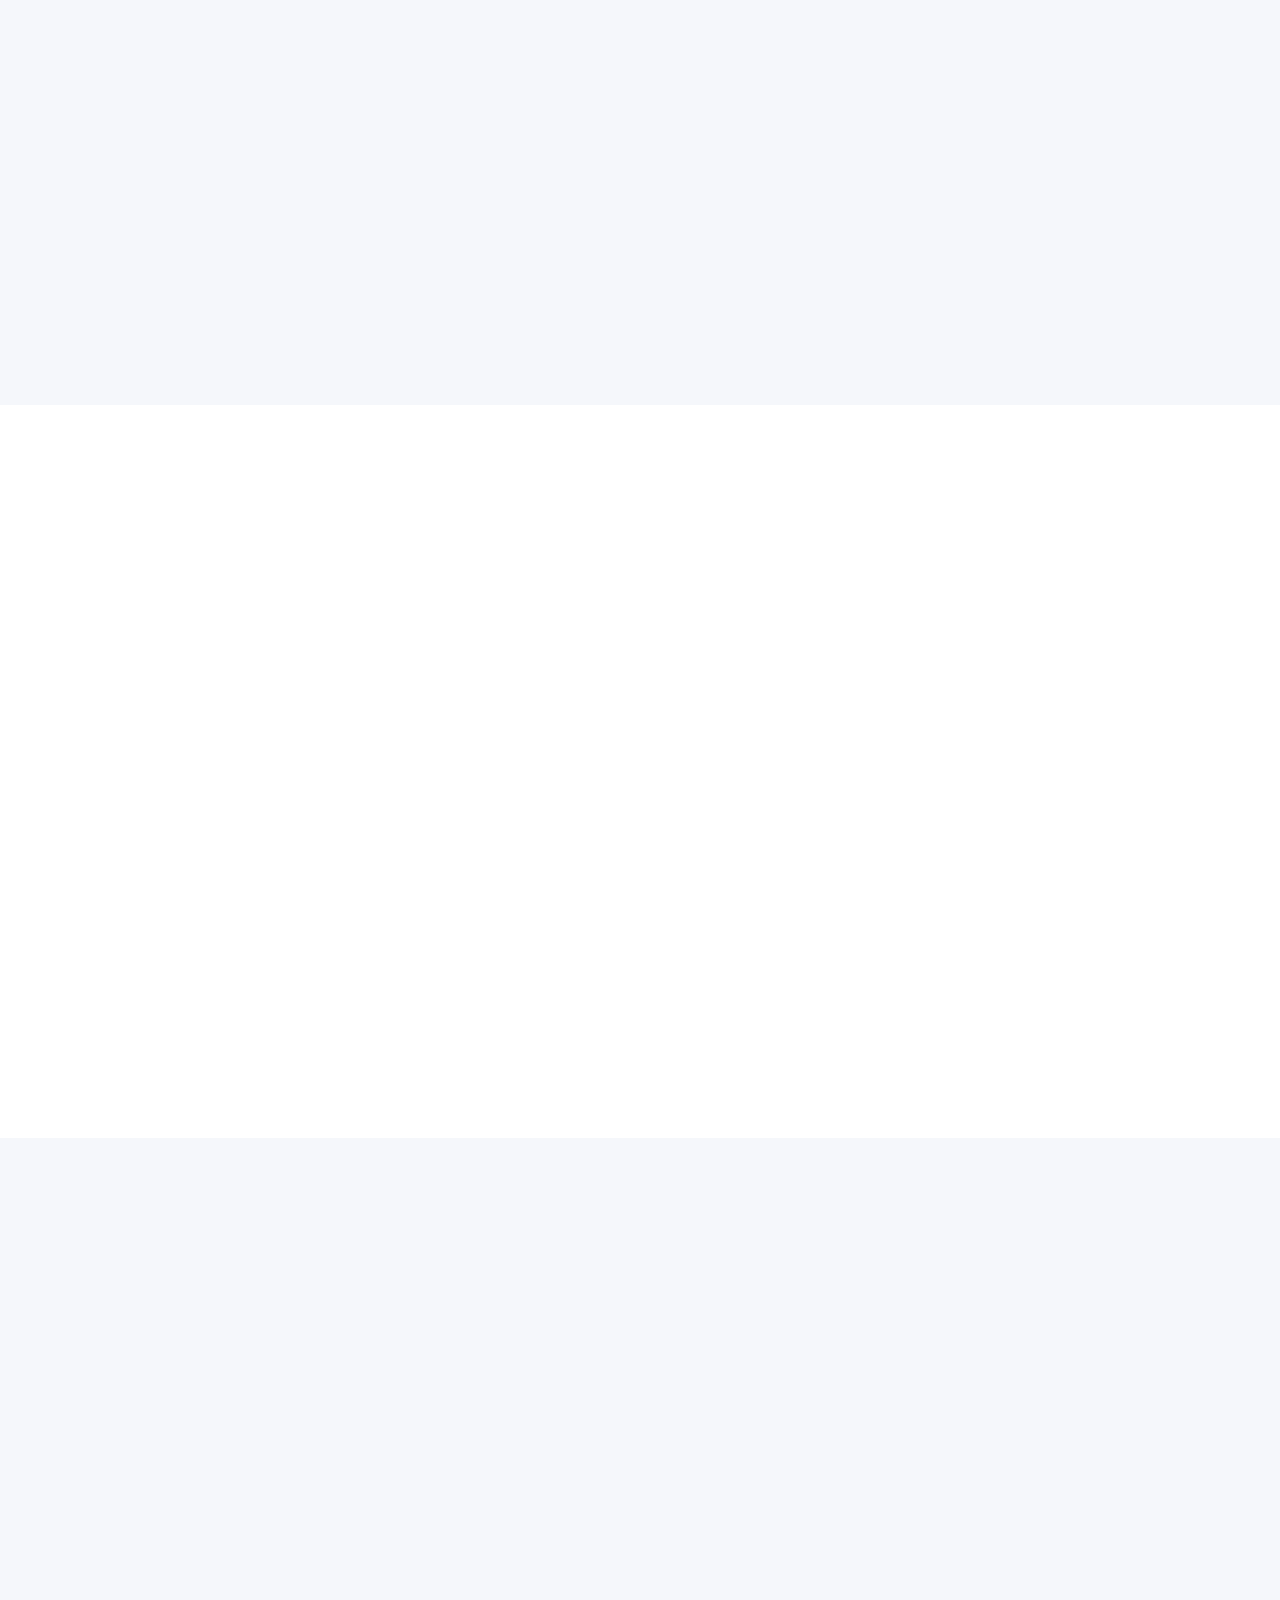
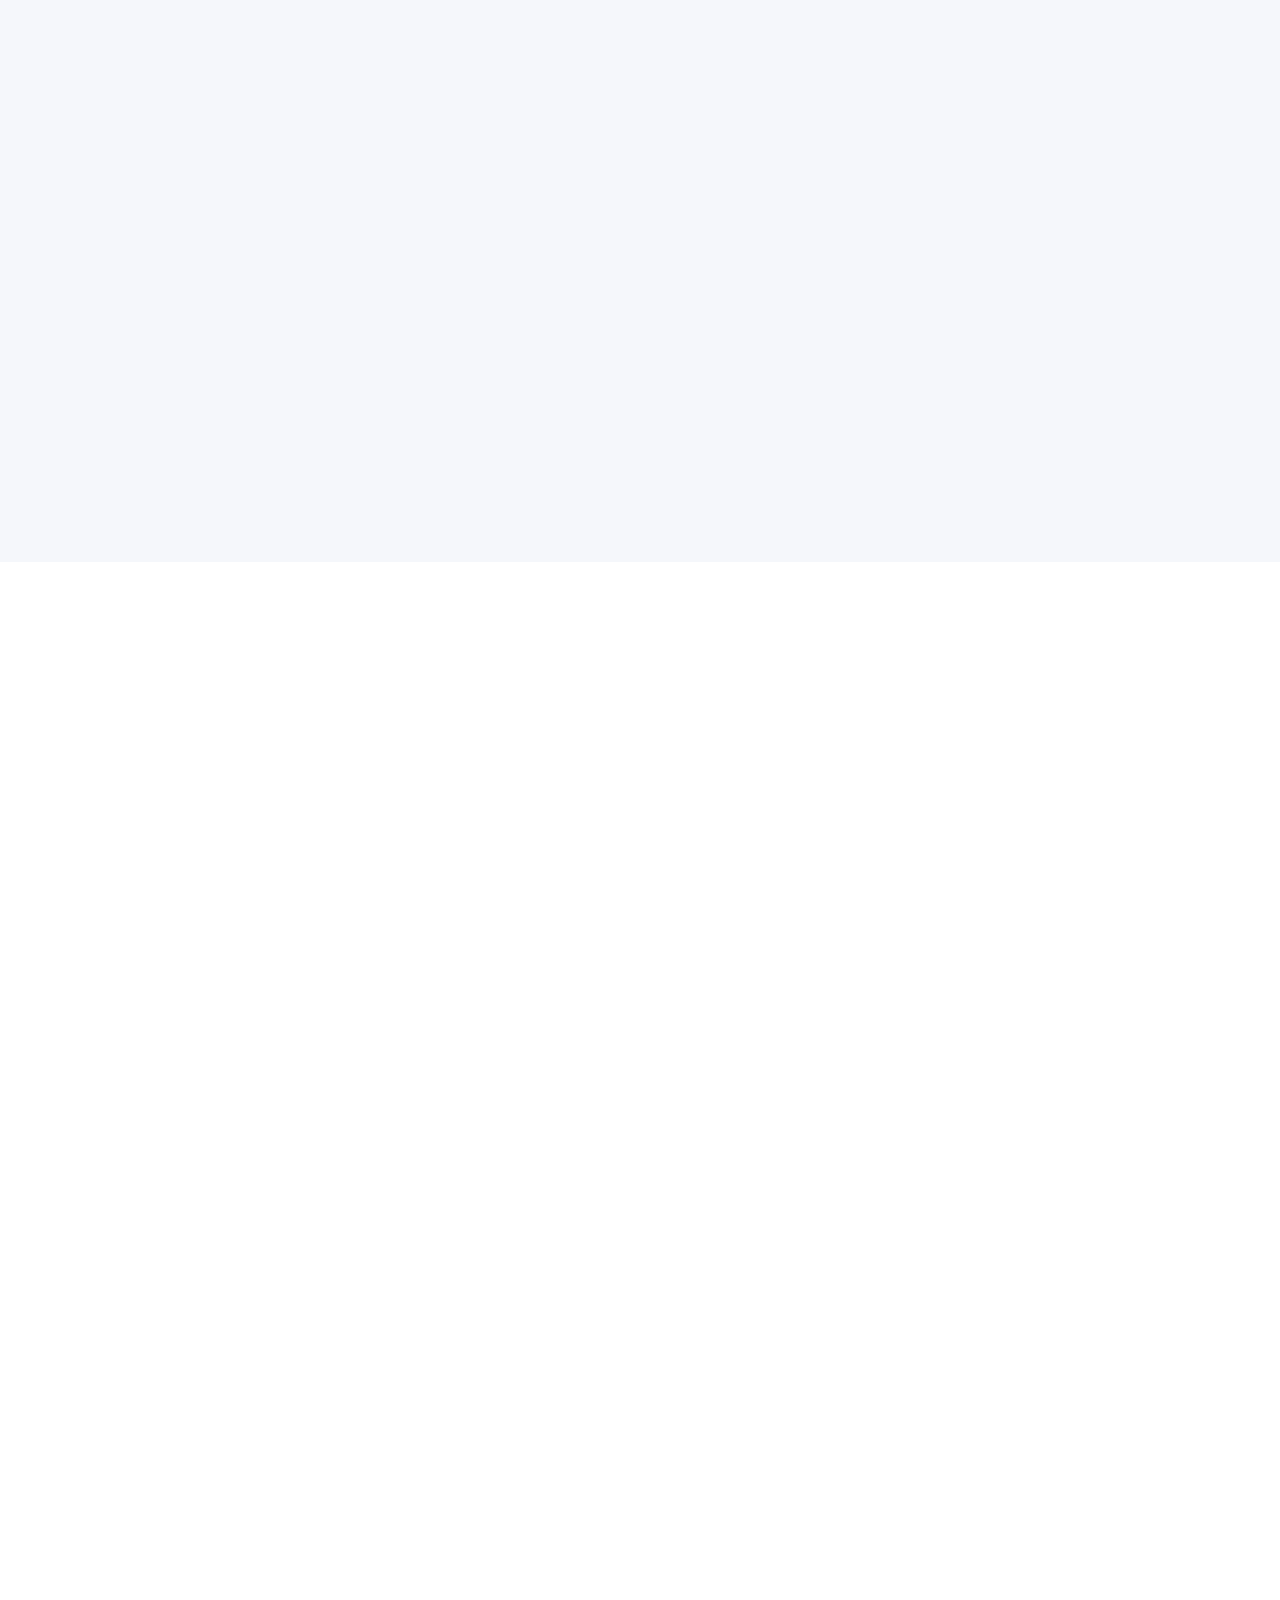
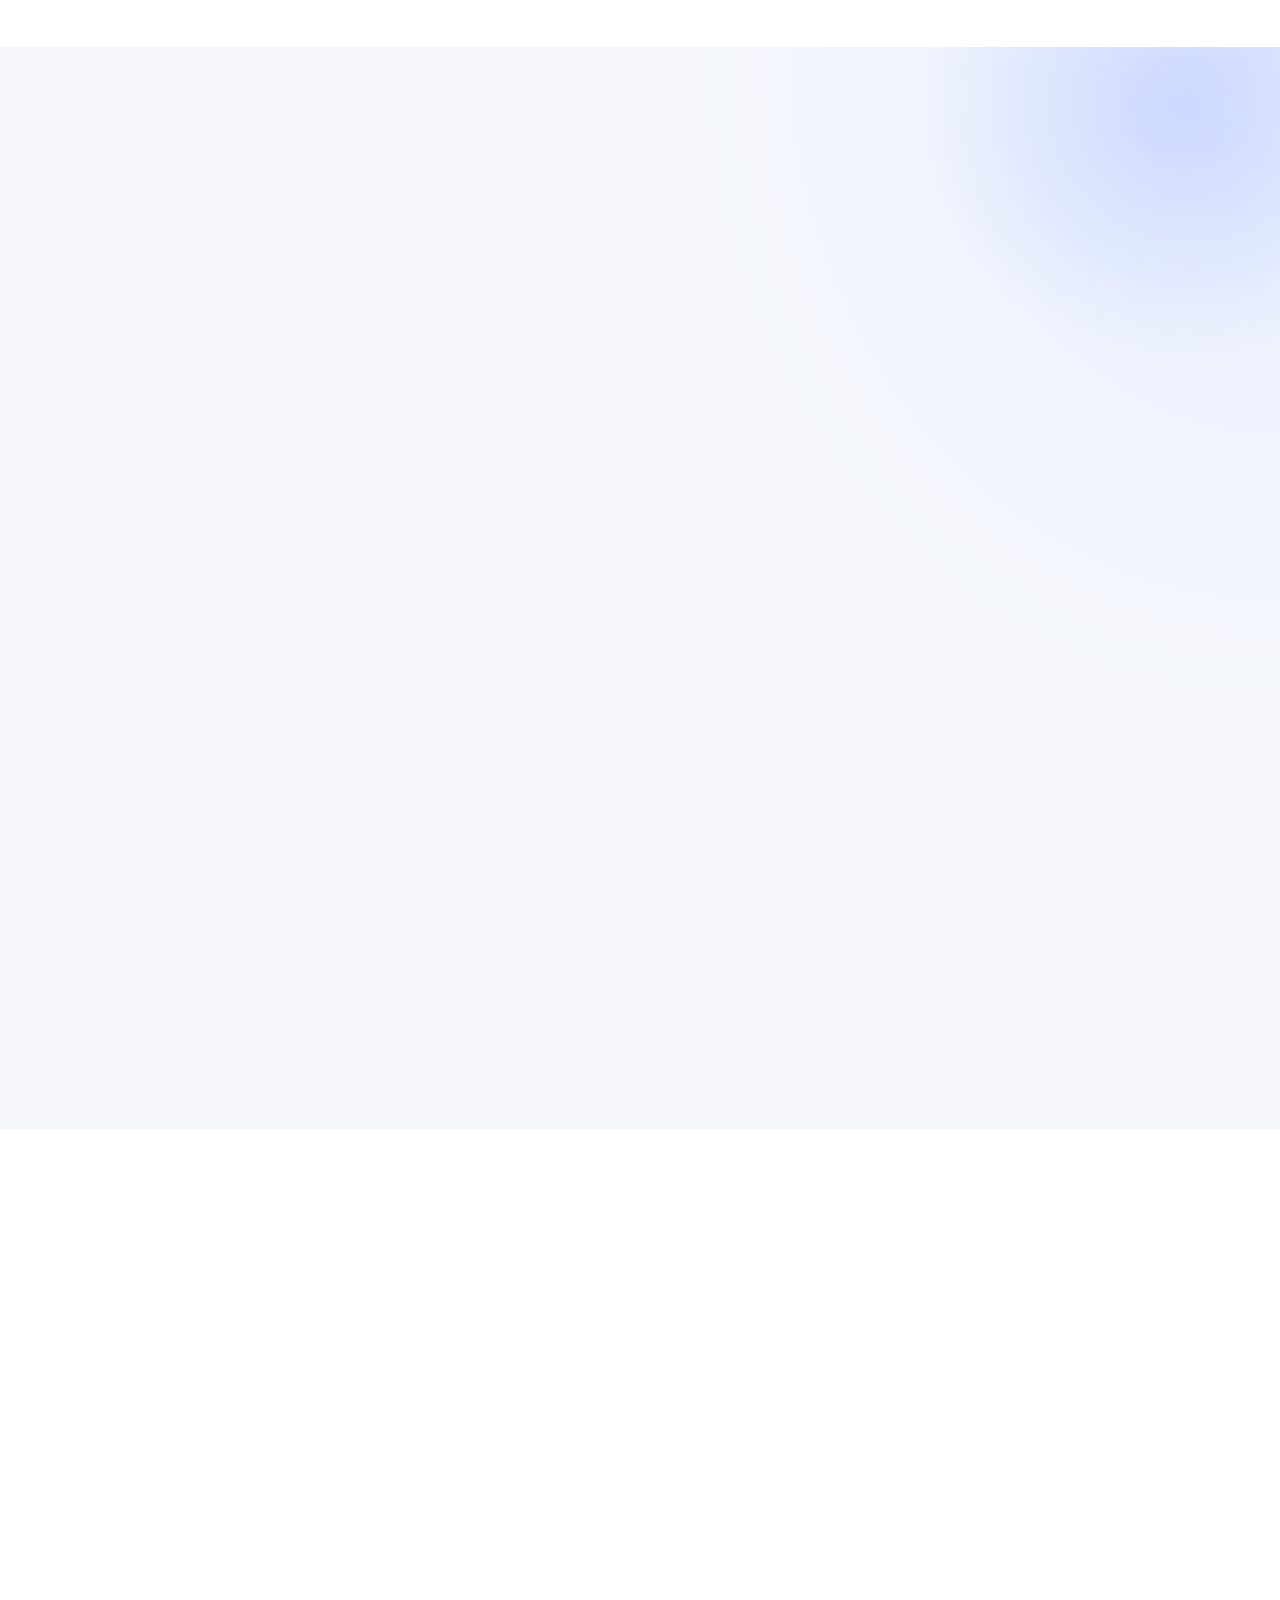
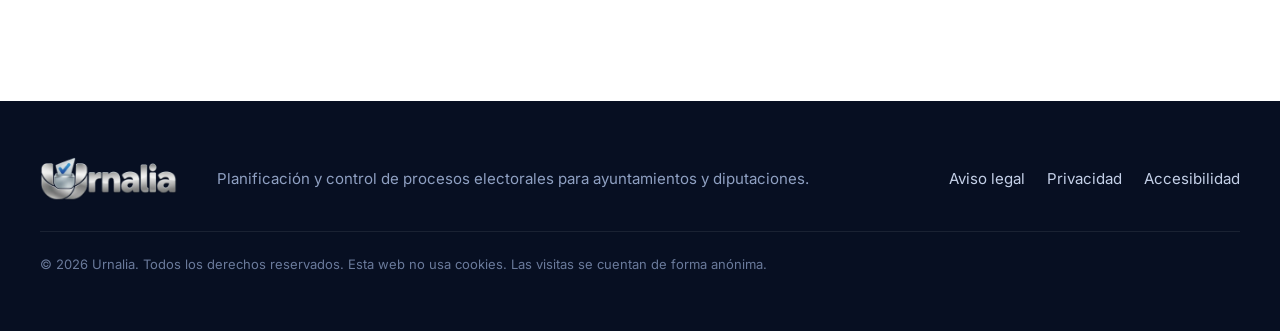
==== commit 208dacc7: "Velocidad: imagen principal con prioridad alta y sin reflow forzado al cargar Co-Authored-By: Claude" ====
--- a/index.html
+++ b/index.html
@@ -72,7 +72,7 @@
       <div class="tilt" id="tilt">
         <div class="browser">
           <div class="bar"><i></i><i></i><i></i><span>urnalia.ayuntamiento.local</span></div>
-          <img src="img/capturas/seguimiento-sm.webp" srcset="img/capturas/seguimiento-sm.webp 1200w, img/capturas/seguimiento.webp 2400w" sizes="(max-width: 900px) 92vw, 640px" alt="Pantalla de seguimiento de Urnalia con los plazos electorales del día" width="1200" height="750">
+          <img src="img/capturas/seguimiento-sm.webp" srcset="img/capturas/seguimiento-sm.webp 1200w, img/capturas/seguimiento.webp 2400w" sizes="(max-width: 900px) 92vw, 640px" alt="Pantalla de seguimiento de Urnalia con los plazos electorales del día" width="1200" height="750" fetchpriority="high">
         </div>
         <div class="float f-phone"><img src="img/capturas/movil.webp" alt="Urnalia en el móvil" width="260" height="563"></div>
         <div class="float f-badge f1"><span class="ok">✓</span><div><b>Registro íntegro</b><small>71 anotaciones comprobadas</small></div></div>
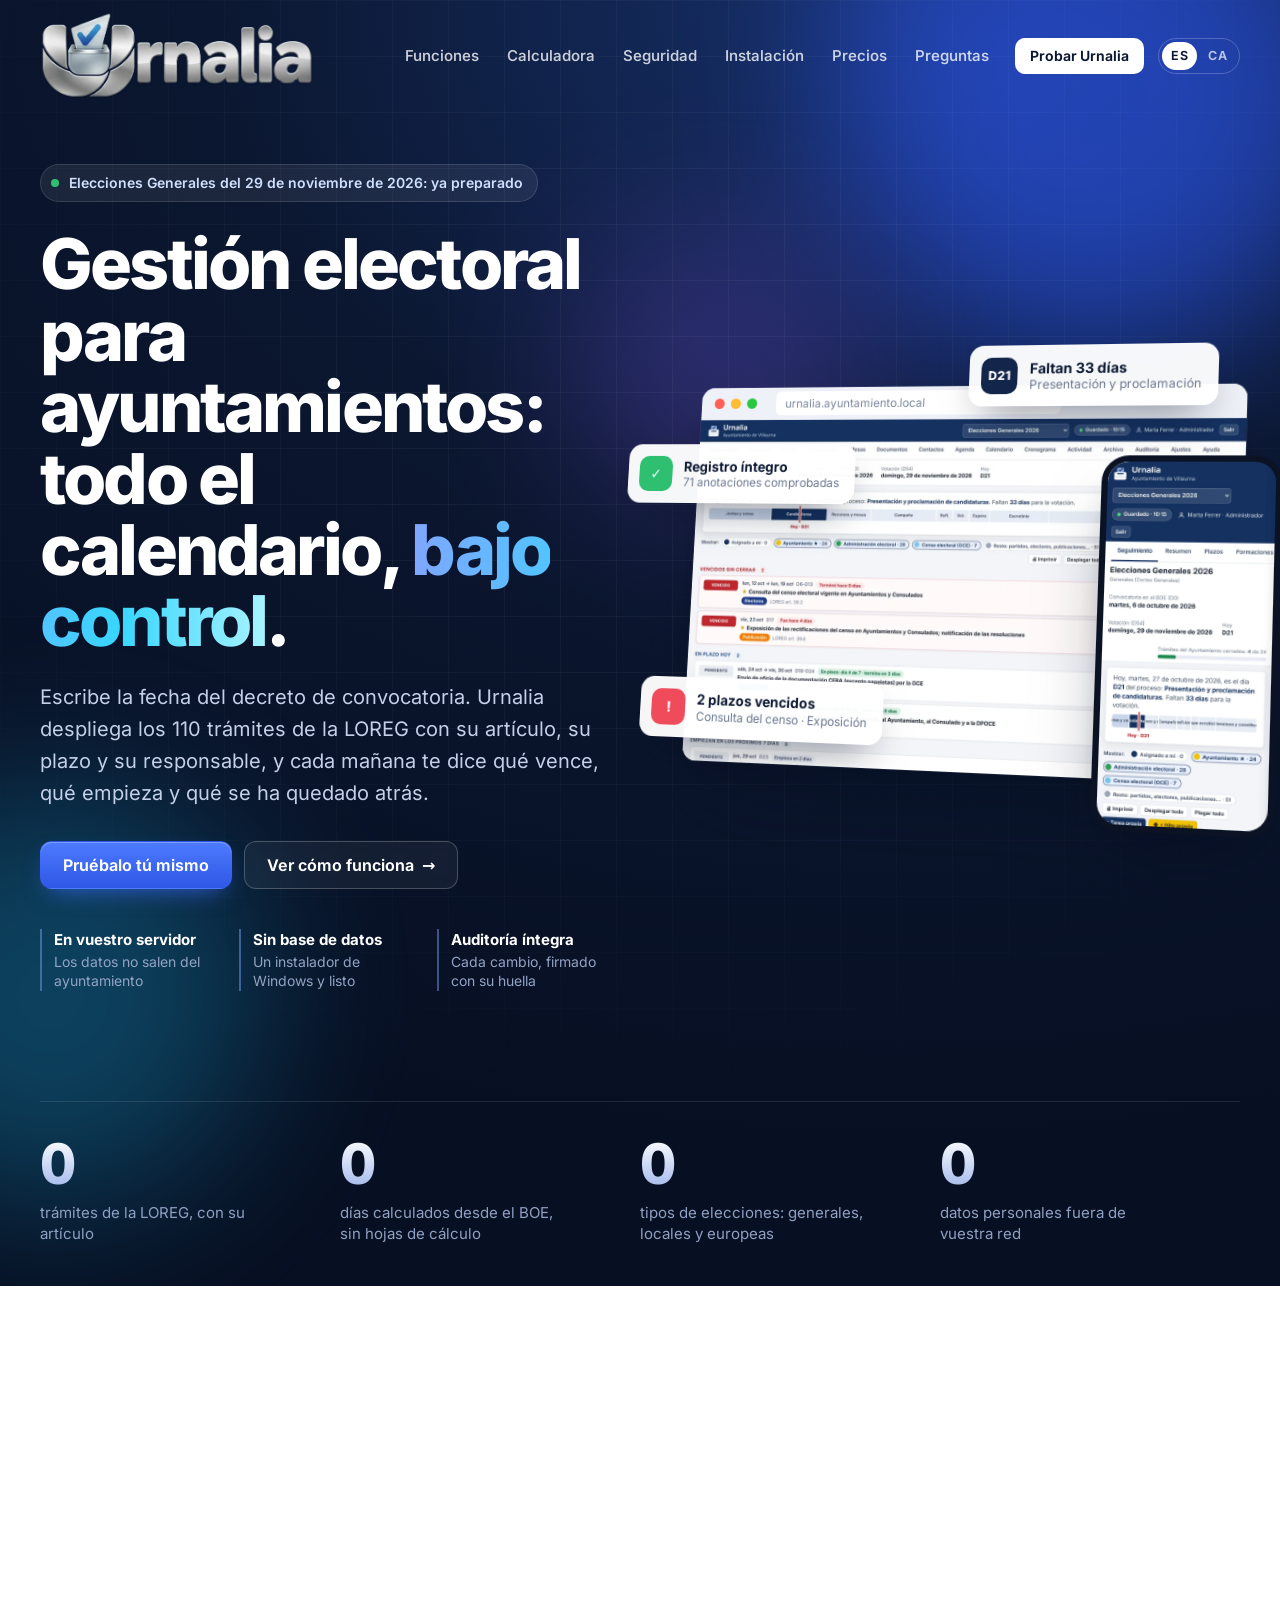
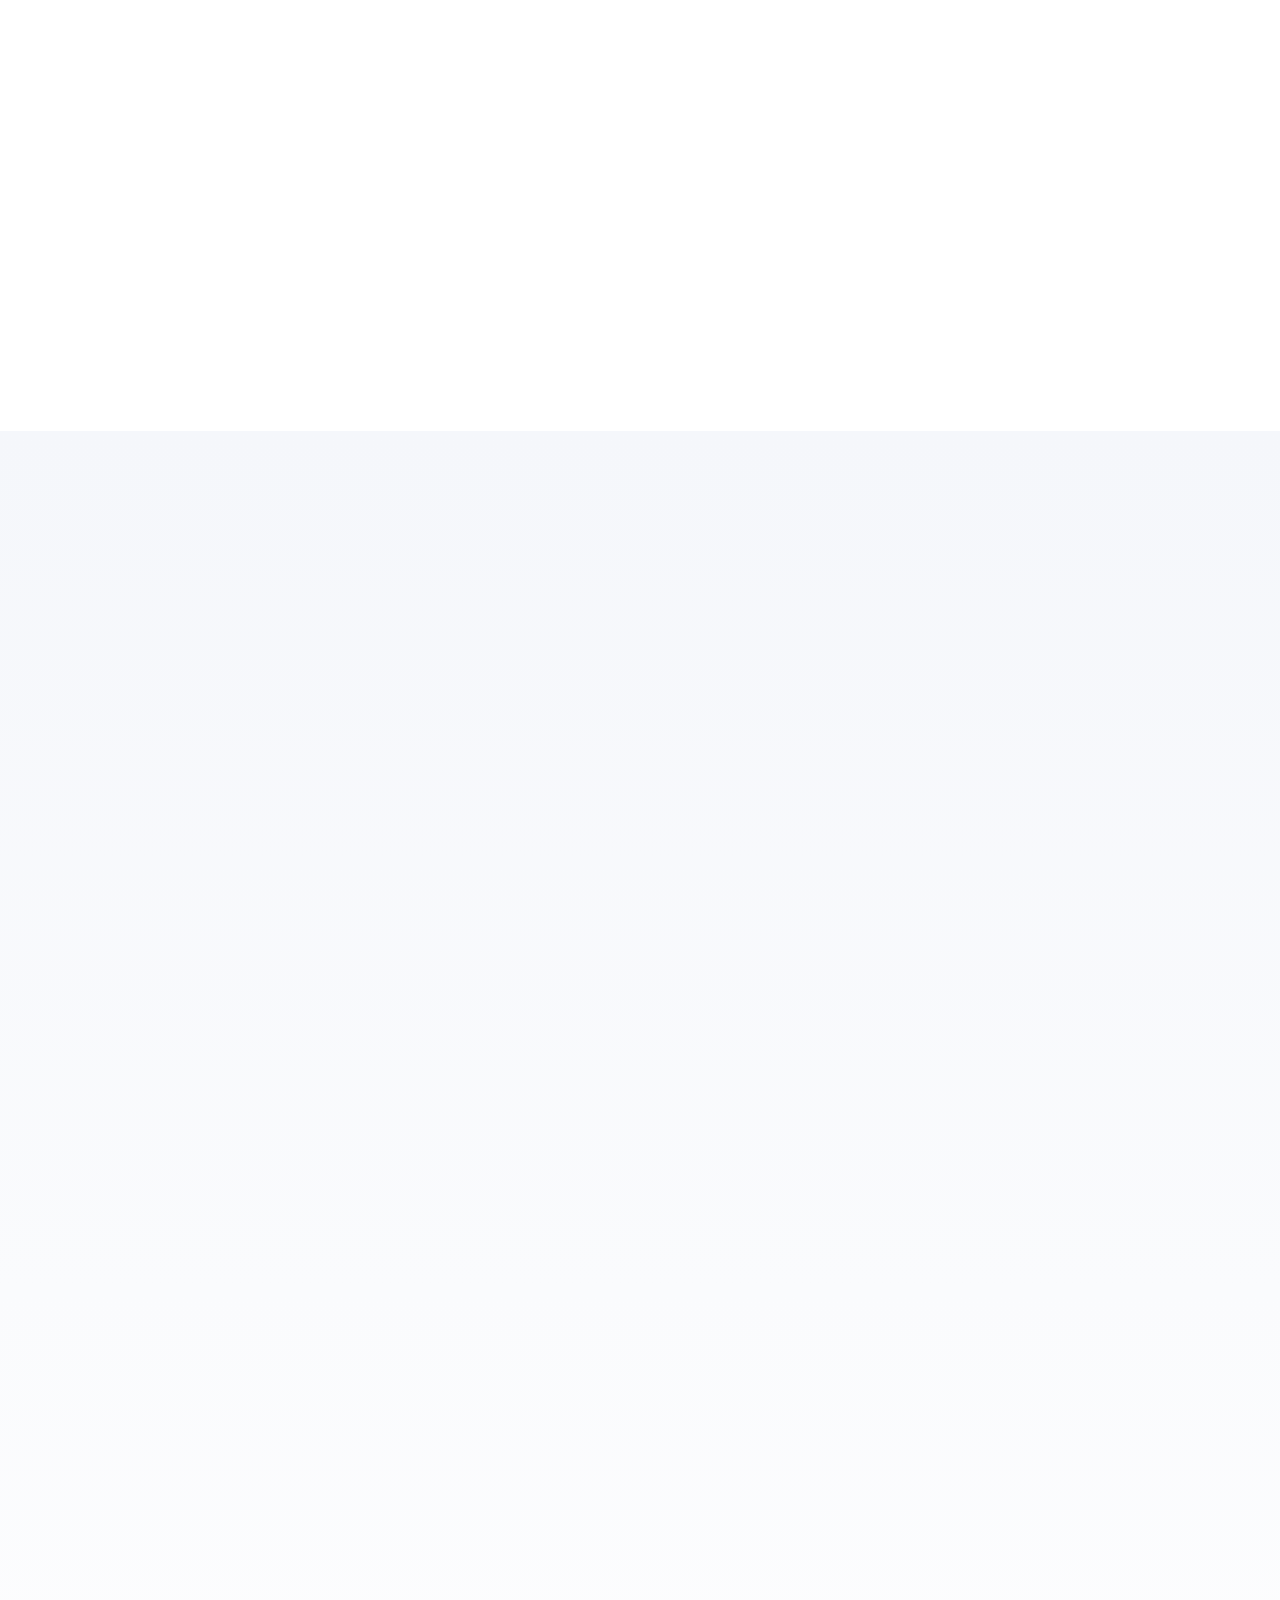
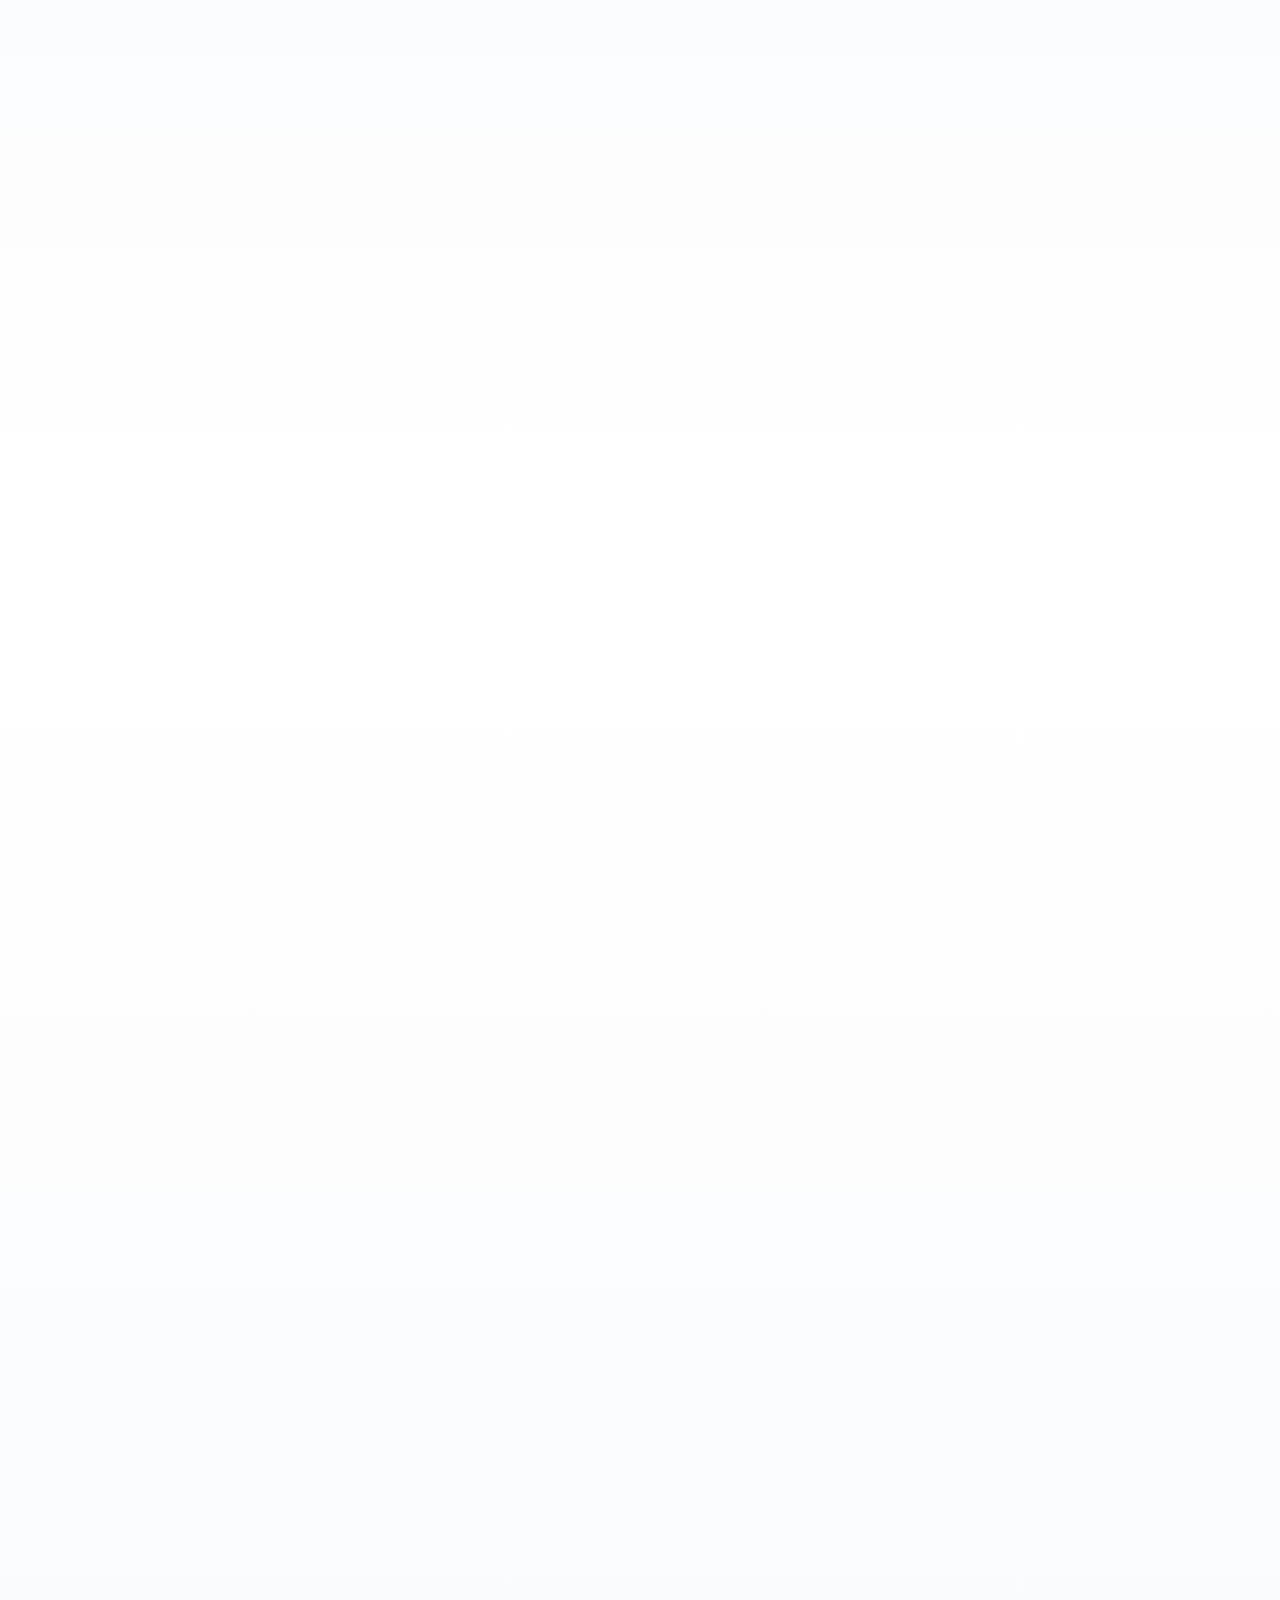
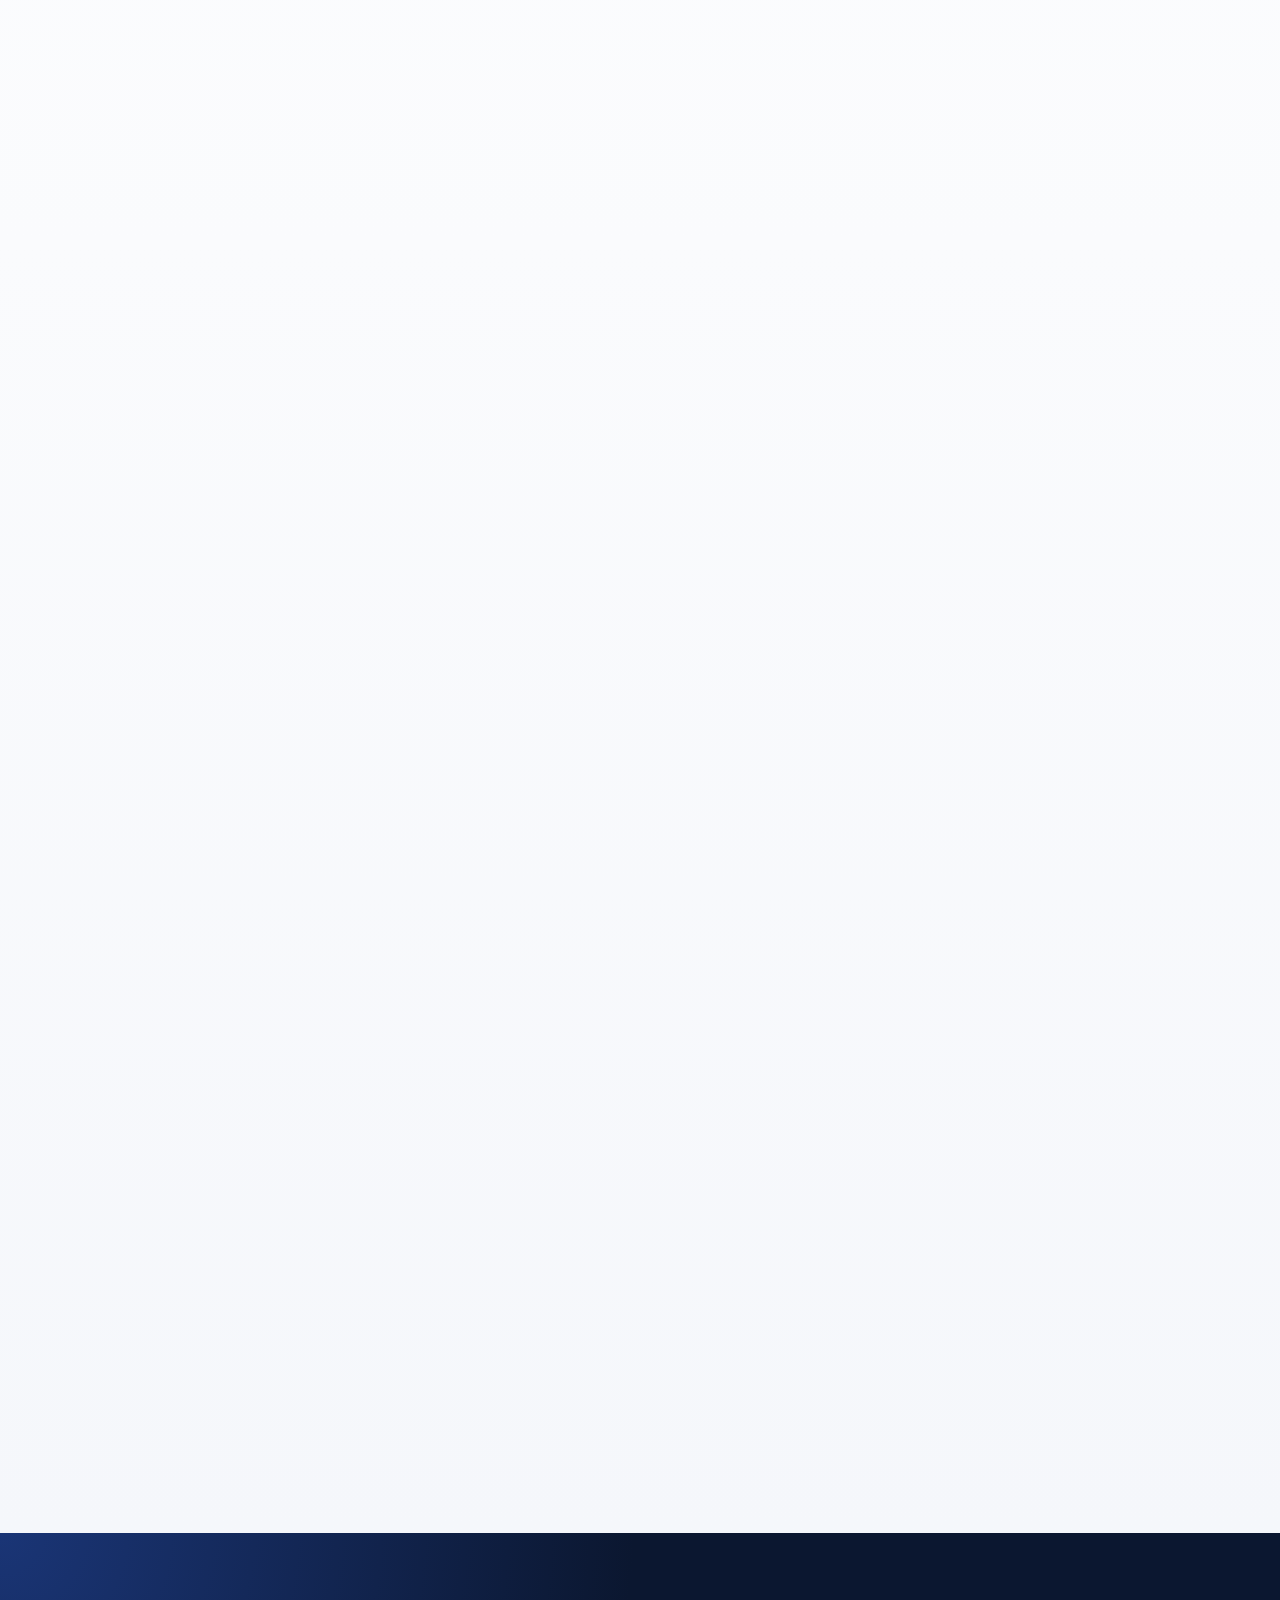
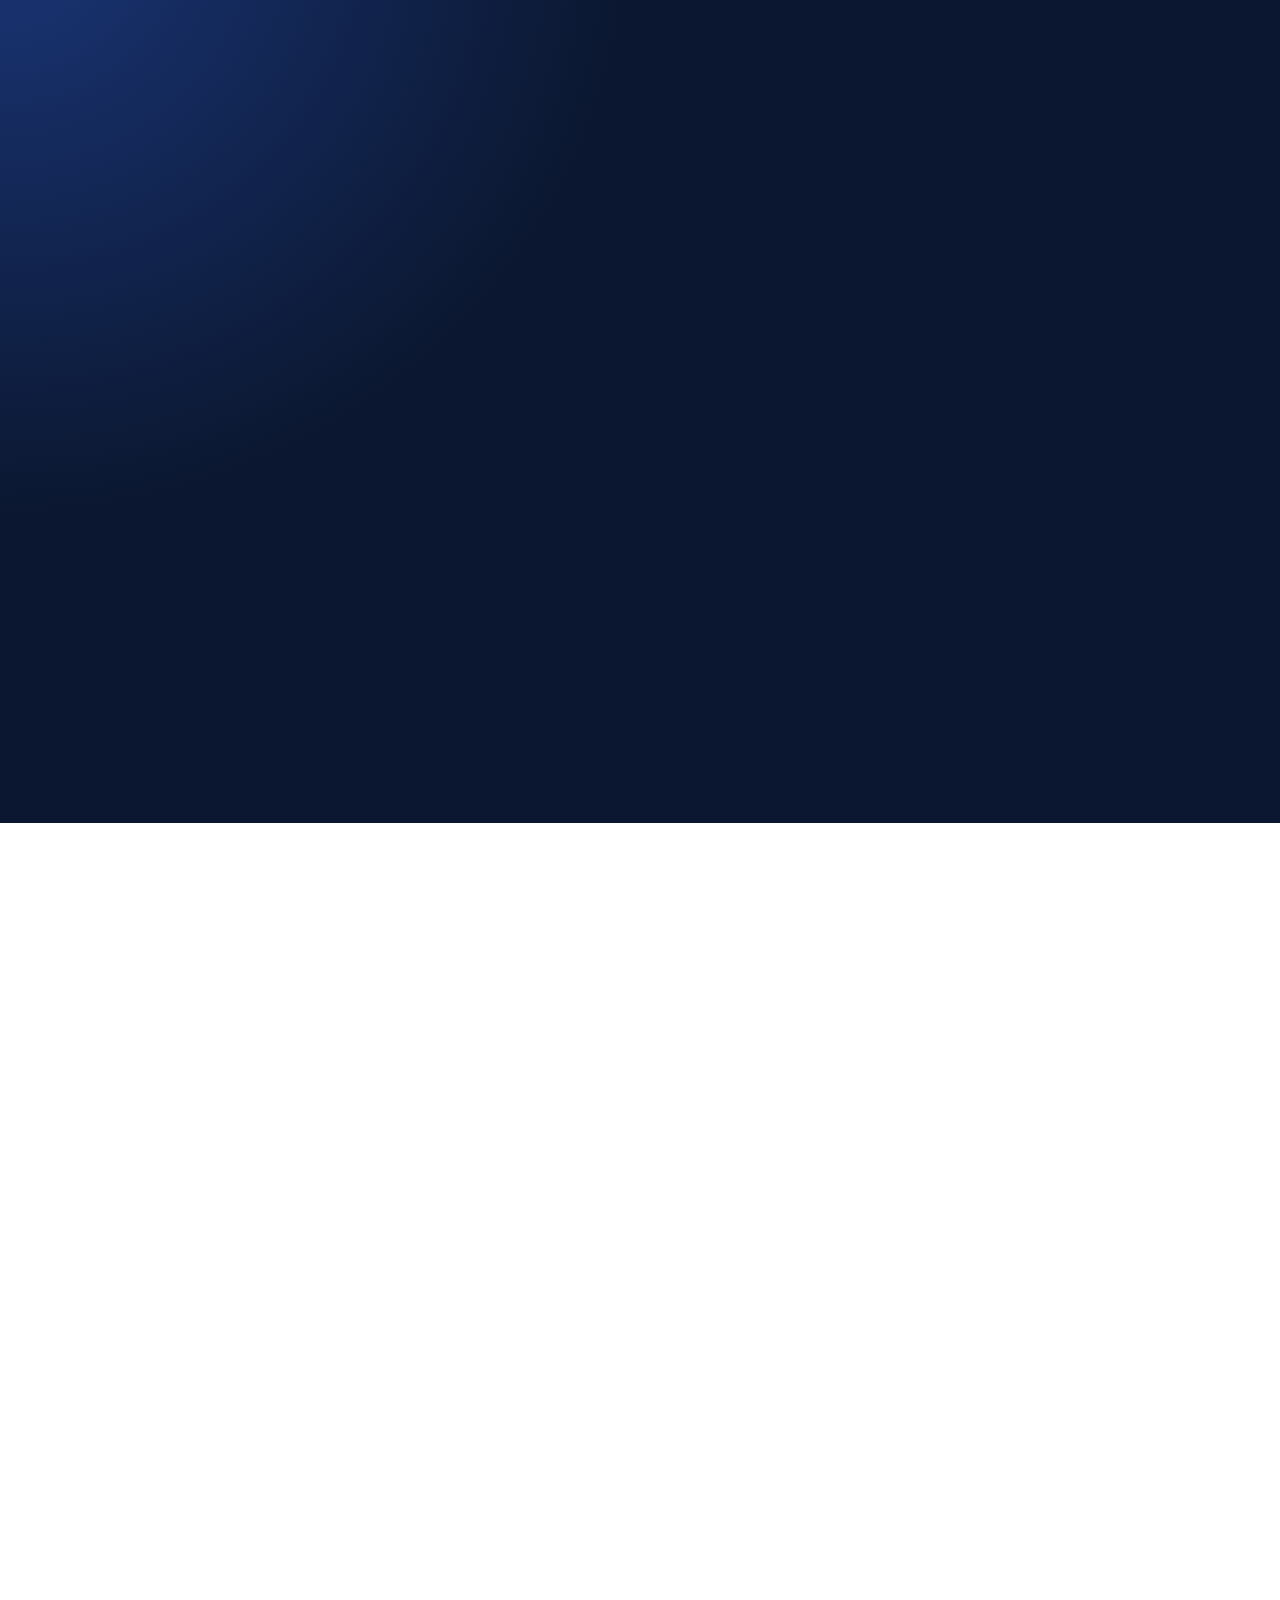
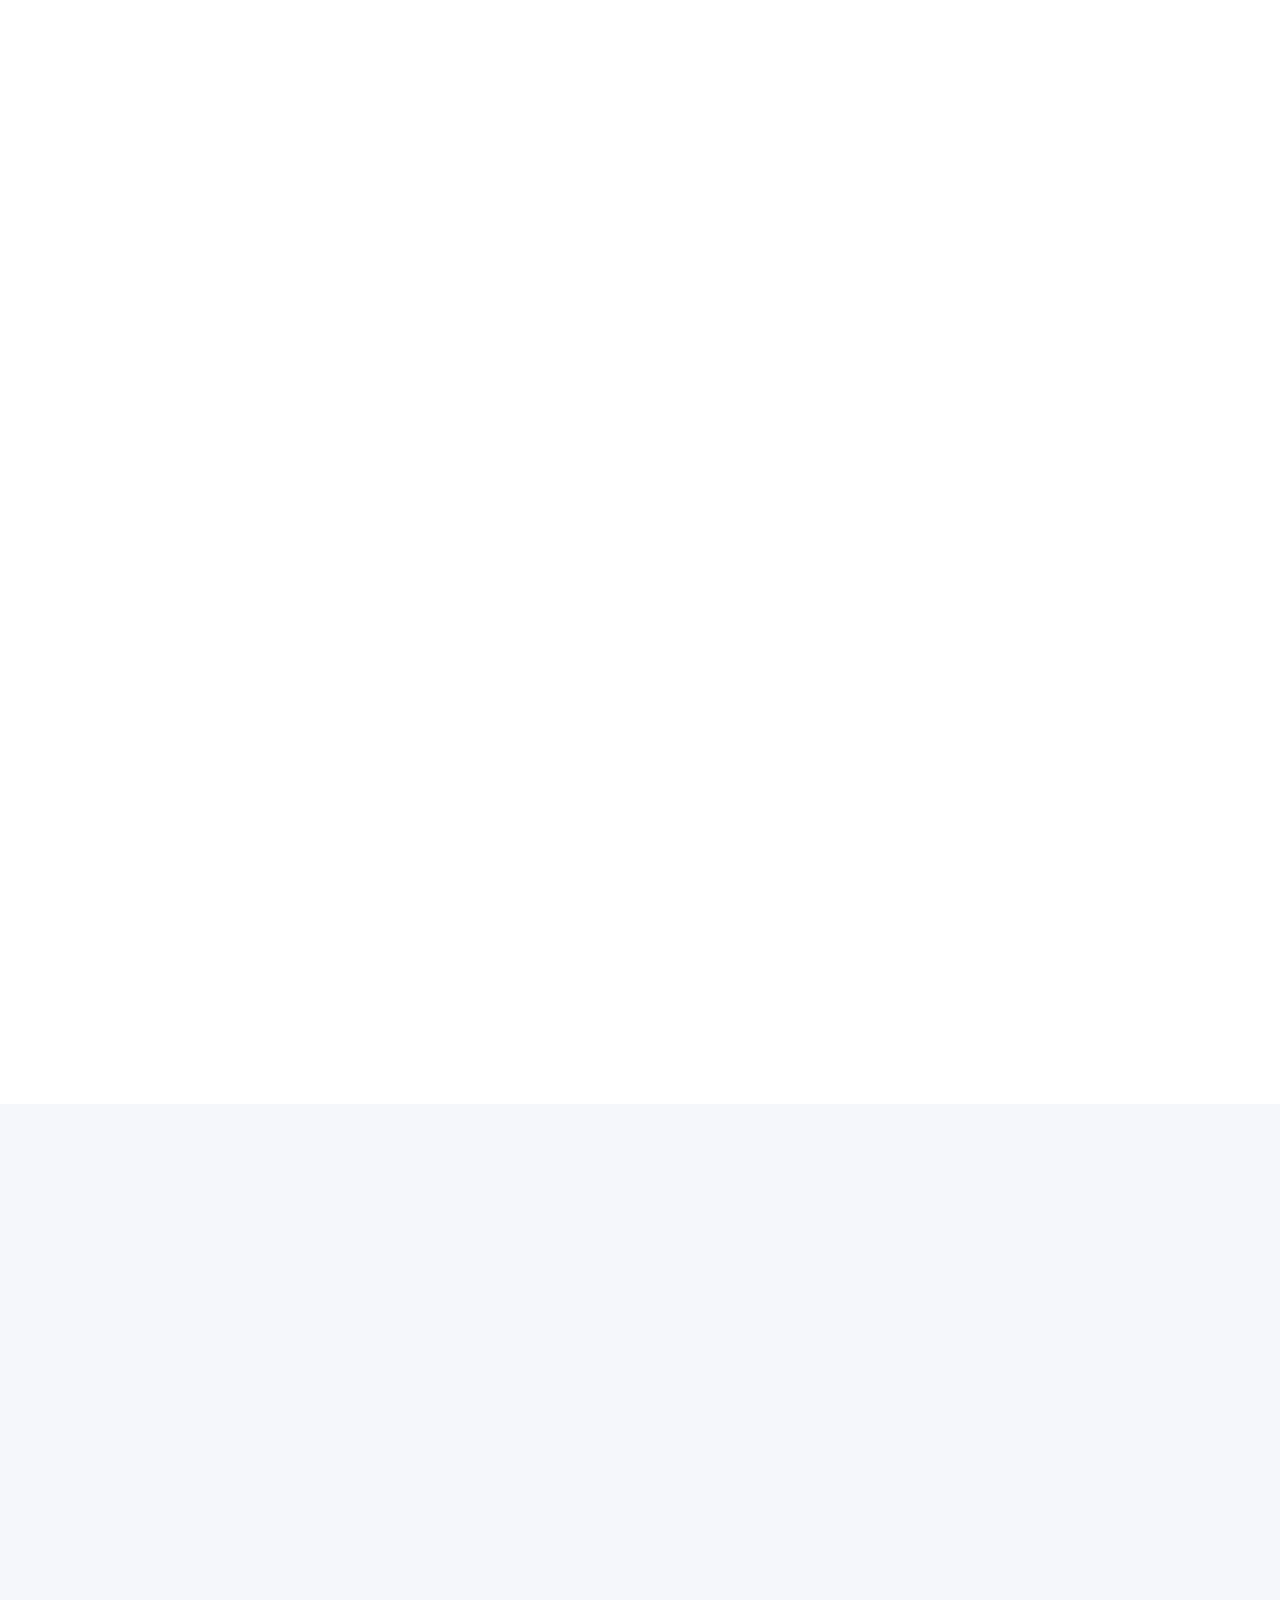
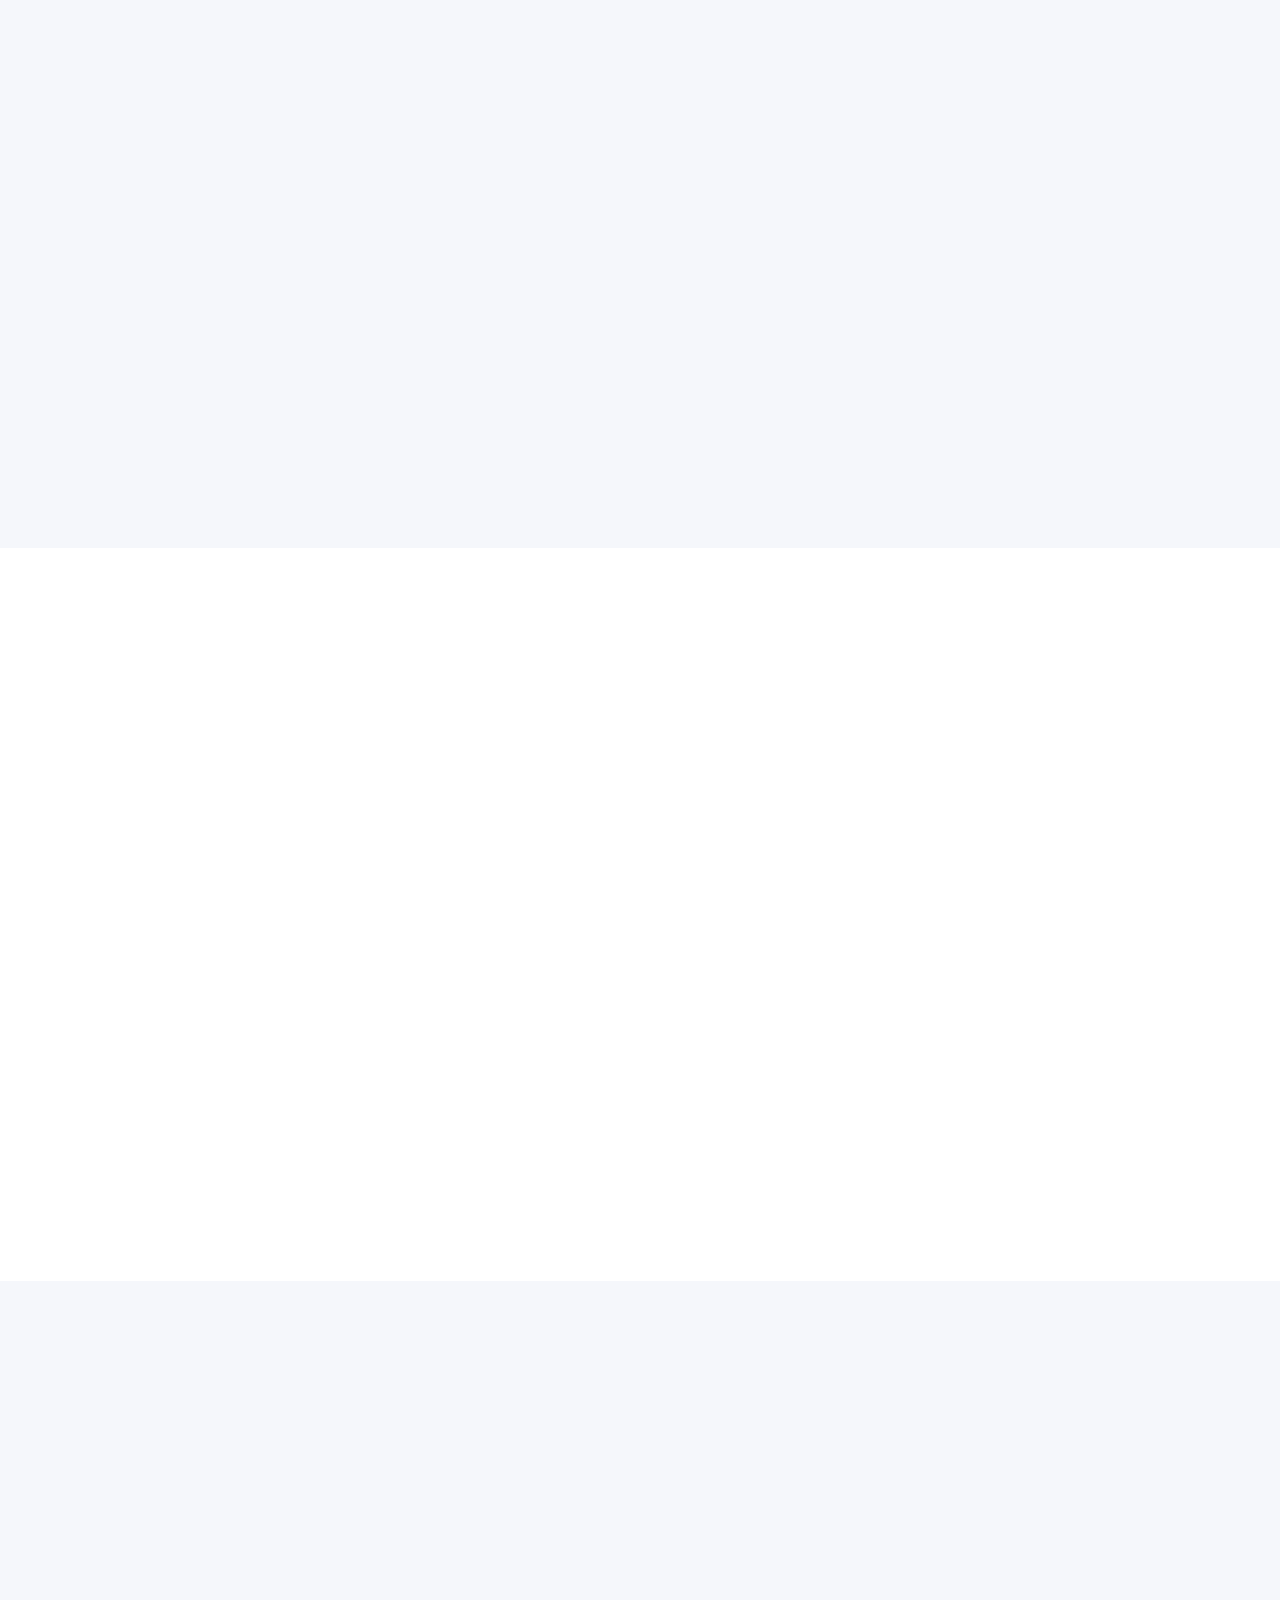
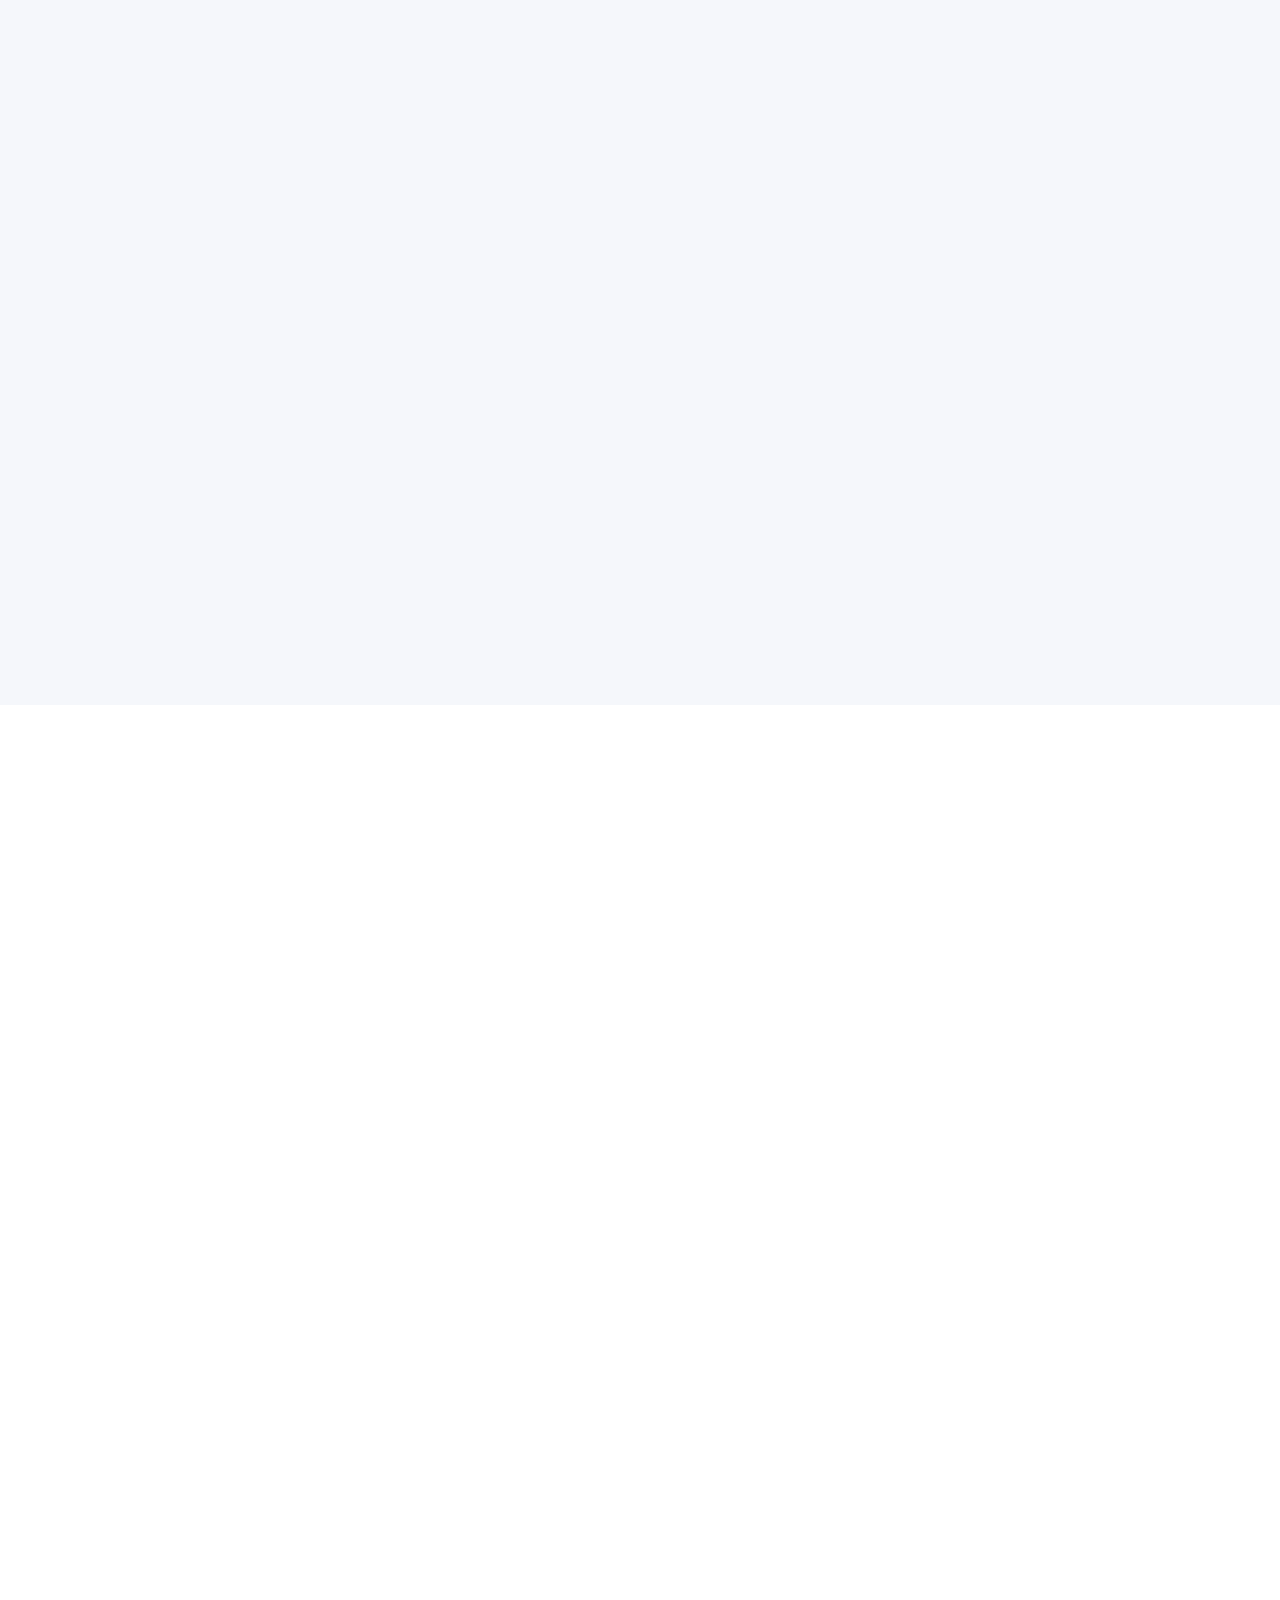
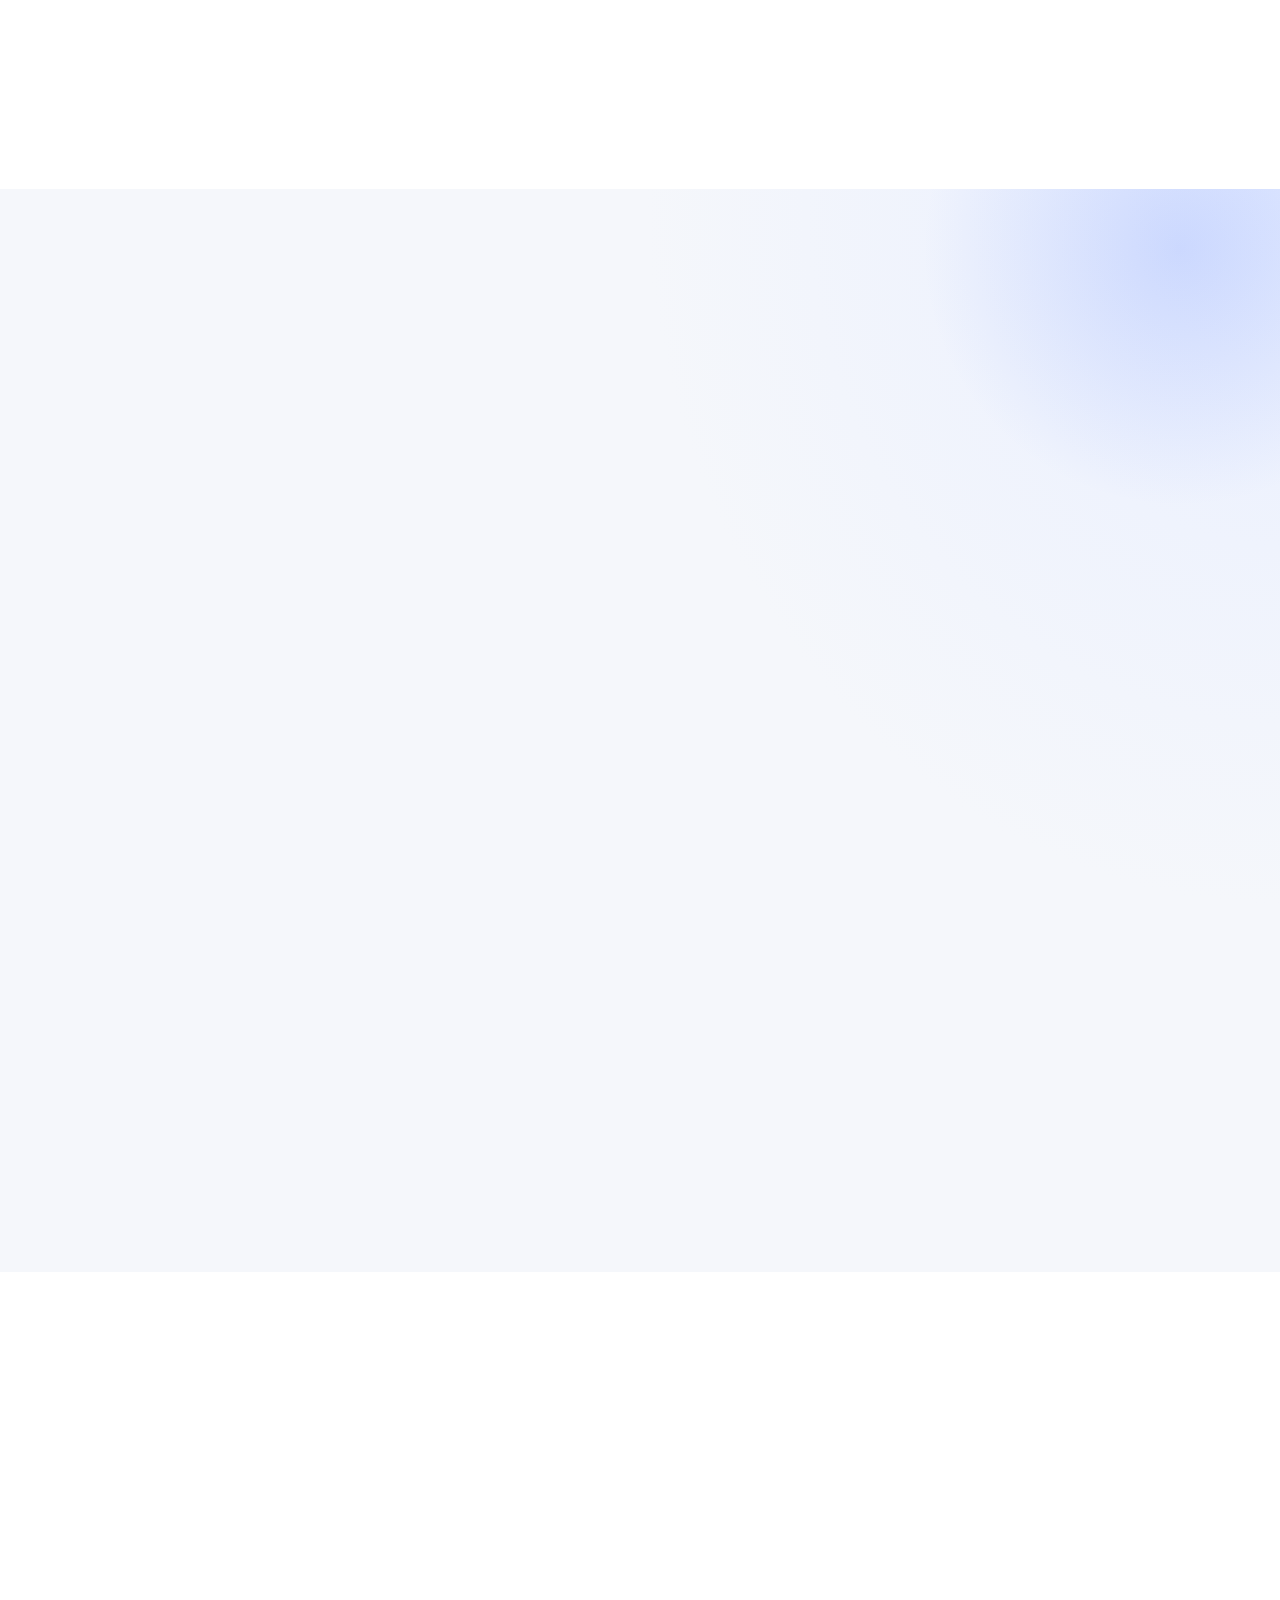
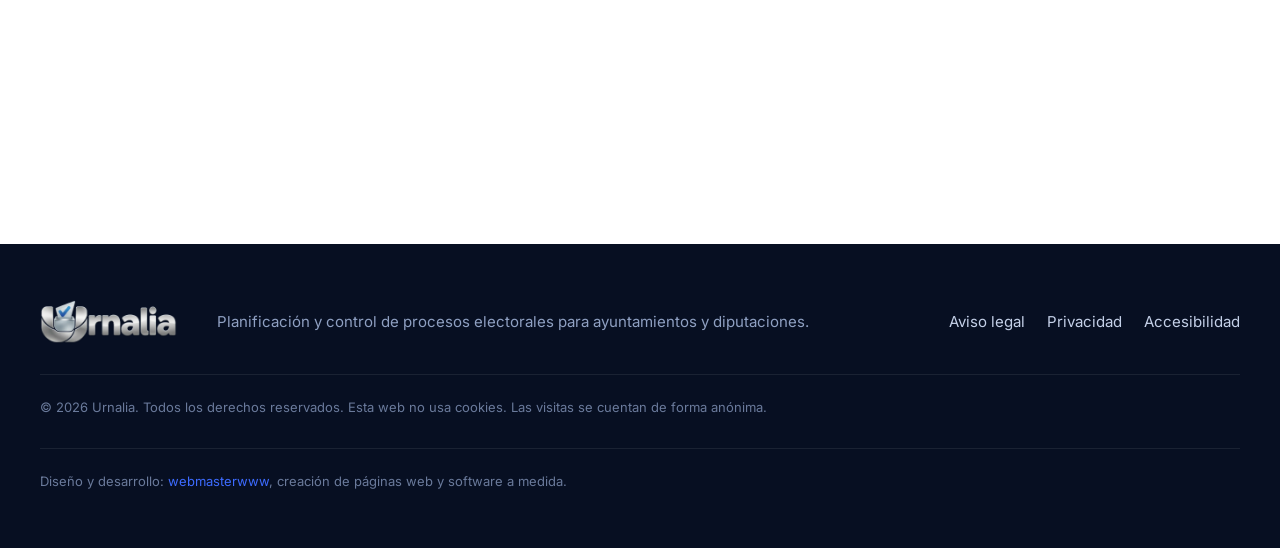
==== commit 19d8855b: "SEO: H1 con palabra clave, preguntas frecuentes como datos estructurados, descripciones en páginas l" ====
--- a/index.html
+++ b/index.html
@@ -27,6 +27,7 @@
 <link rel="stylesheet" href="css/site.css">
 <script src="js/site.js" defer></script>
 <script type="application/ld+json">[{"@context":"https://schema.org","@type":"Organization","@id":"https://urnalia.es/#org","name":"Urnalia","url":"https://urnalia.es/","logo":"https://urnalia.es/img/icono-180.png","email":"info@urnalia.es"},{"@context":"https://schema.org","@type":"SoftwareApplication","name":"Urnalia","url":"https://urnalia.es/","inLanguage":"es","applicationCategory":"BusinessApplication","operatingSystem":"Windows","description":"Urnalia calcula los plazos de la LOREG desde la convocatoria, avisa de lo que toca cada día y ordena formaciones, locales, mesas, documentos y personal. Se instala en los servidores del ayuntamiento.","publisher":{"@id":"https://urnalia.es/#org"},"image":"https://urnalia.es/img/og.png","offers":{"@type":"Offer","price":"300","priceCurrency":"EUR","url":"https://urnalia.es/#precios"}}]</script>
+<script type="application/ld+json">{"@context":"https://schema.org","@type":"FAQPage","mainEntity":[{"@type":"Question","name":"¿Sustituye a las aplicaciones de la Oficina del Censo Electoral?","acceptedAnswer":{"@type":"Answer","text":"No. El sorteo de mesas y el censo siguen haciéndose con las herramientas oficiales. Urnalia organiza el trabajo alrededor: plazos, responsables, mesas importadas desde vuestros listados, personal, documentos y seguimiento."}},{"@type":"Question","name":"¿De dónde salen los plazos?","acceptedAnswer":{"@type":"Answer","text":"De la Ley Orgánica del Régimen Electoral General y de las instrucciones de la Junta Electoral Central, con el artículo indicado en cada trámite. El cómputo parte de la publicación del decreto en el BOE (día 0) y llega a la votación (día 54) y a la constitución de la corporación en las locales."}},{"@type":"Question","name":"¿Y si la Junta Electoral cambia una fecha?","acceptedAnswer":{"@type":"Answer","text":"Se ajusta a mano en la ficha del trámite. El programa pide el motivo, por ejemplo el acuerdo de la Junta de Zona, y lo anota en el registro de auditoría con el nombre de quien lo cambió."}},{"@type":"Question","name":"¿La prueba online guarda lo que escribo?","acceptedAnswer":{"@type":"Answer","text":"Solo en vuestro navegador, y hasta la noche. Cada visitante tiene su propia copia de los datos de ejemplo, nada se envía a ningún servidor y cada noche todo vuelve al punto de partida. No se pueden subir archivos."}},{"@type":"Question","name":"¿Necesita internet?","acceptedAnswer":{"@type":"Answer","text":"No. Funciona dentro de la red del ayuntamiento, incluso en un equipo sin conexión. Solo se necesita internet para descargar una versión nueva."}},{"@type":"Question","name":"¿Cuántos usuarios puede tener?","acceptedAnswer":{"@type":"Answer","text":"Los que necesitéis. La licencia no se cobra por usuario."}},{"@type":"Question","name":"¿Qué pasa con los datos de unas elecciones cuando termina el proceso?","acceptedAnswer":{"@type":"Answer","text":"Se archivan íntegras y quedan en modo de solo lectura, consultables en «Archivo». Las siguientes elecciones pueden traer locales, mesas y formaciones de las anteriores."}},{"@type":"Question","name":"¿Se puede probar antes de comprar?","acceptedAnswer":{"@type":"Answer","text":"Sí, y sin instalar nada. Pedid el acceso a la prueba online y entrad desde el navegador: es el programa completo con un ayuntamiento de ejemplo, en castellano y en catalán. Si después queréis verlo con alguien que os lo explique, os hacemos una demostración guiada por videoconferencia."}}]}</script>
 </head>
 <body>
 <a class="skip" href="#contenido">Saltar al contenido</a>
@@ -56,7 +57,7 @@
   <div class="wrap hero-in">
     <div class="hero-copy">
       <p class="eyebrow"><span class="dot"></span>Elecciones Generales del 29 de noviembre de 2026: ya preparado</p>
-      <h1>El calendario electoral del ayuntamiento, <em>bajo control</em>.</h1>
+      <h1>Gestión electoral para ayuntamientos: todo el calendario, <em>bajo control</em>.</h1>
       <p class="lead">Escribe la fecha del decreto de convocatoria. Urnalia despliega los 110 trámites de la LOREG con su artículo, su plazo y su responsable, y cada mañana te dice qué vence, qué empieza y qué se ha quedado atrás.</p>
       <div class="cta">
         <a class="btn btn-primary" href="#prueba">Pruébalo tú mismo</a>
@@ -383,6 +384,7 @@
     <p>Planificación y control de procesos electorales para ayuntamientos y diputaciones.</p>
     <nav aria-label="Legal"><a href="aviso-legal.html">Aviso legal</a><a href="privacidad.html">Privacidad</a><a href="accesibilidad.html">Accesibilidad</a></nav>
     <p class="copy">© 2026 Urnalia. Todos los derechos reservados. Esta web no usa cookies. Las visitas se cuentan de forma anónima.</p>
+    <p class="copy">Diseño y desarrollo: <a href="https://webmasterwww.com/">webmasterwww</a>, creación de páginas web y software a medida.</p>
   </div>
 </footer>
 
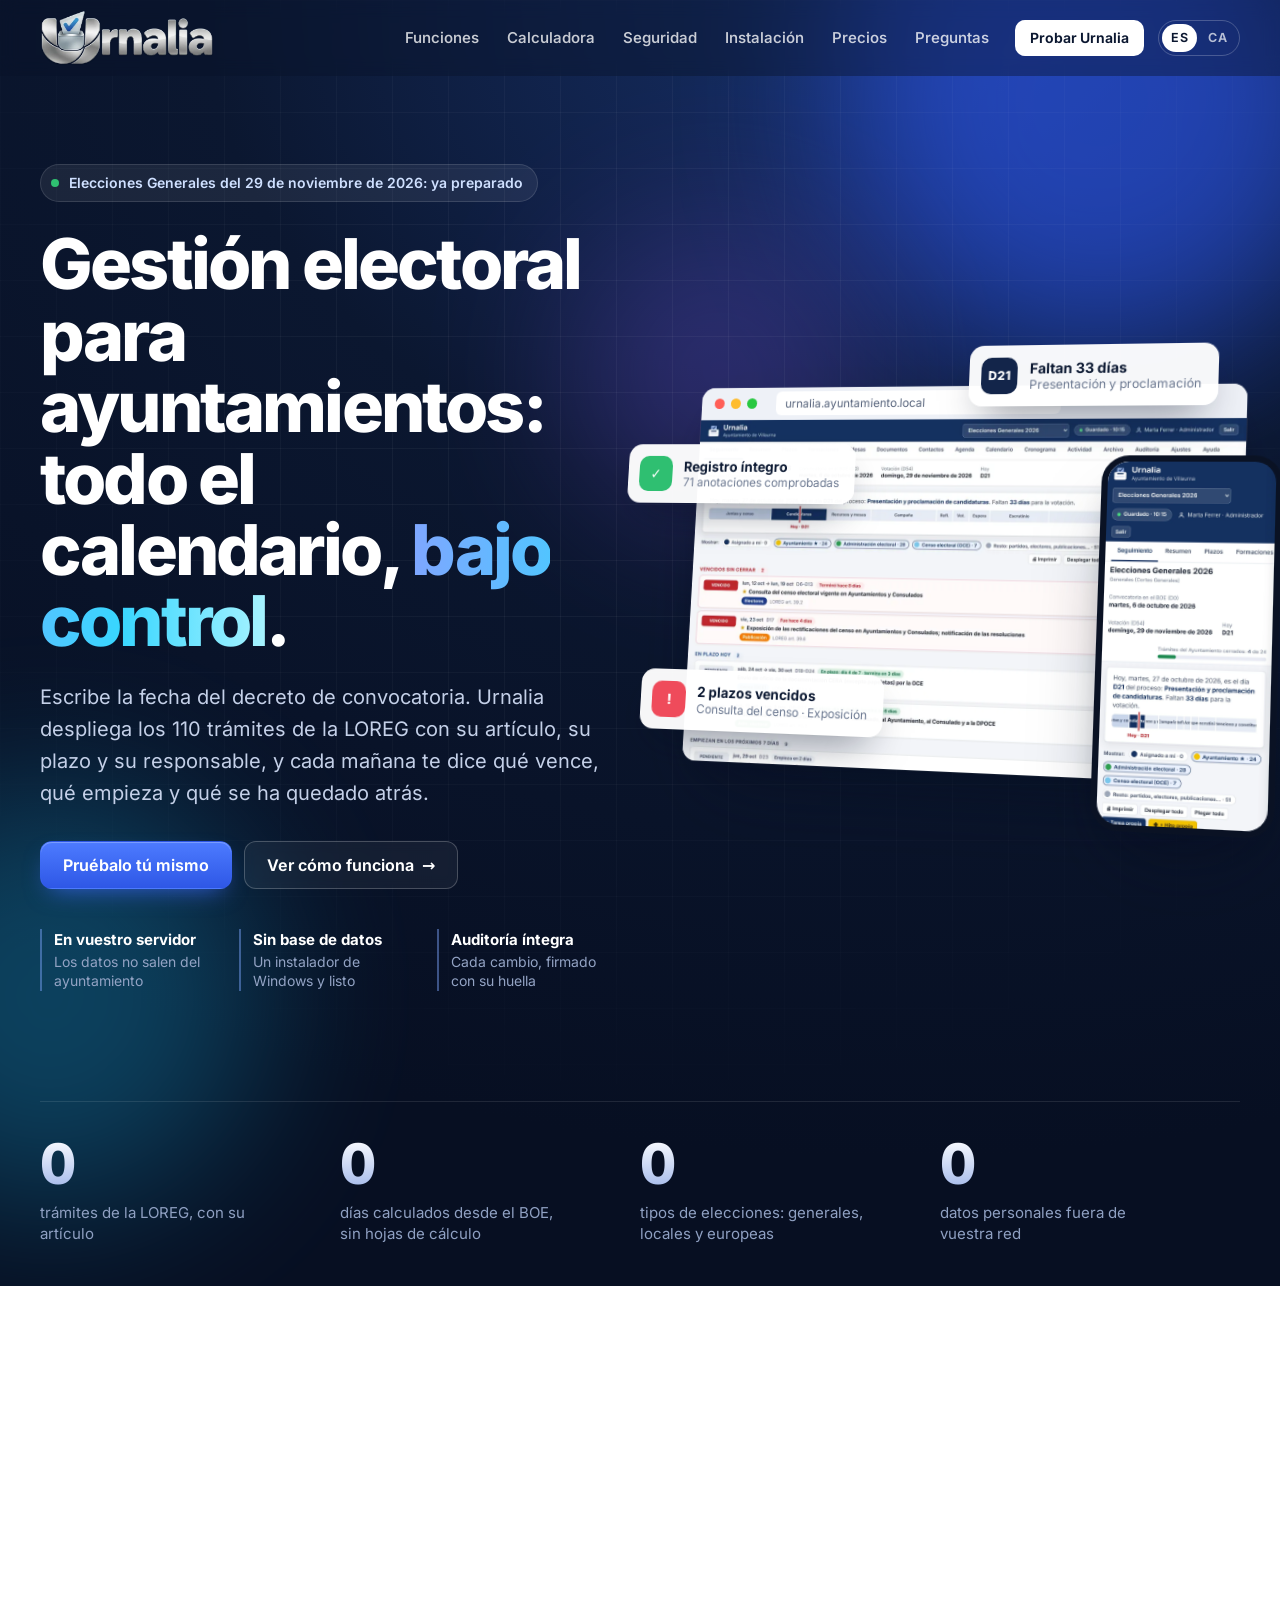
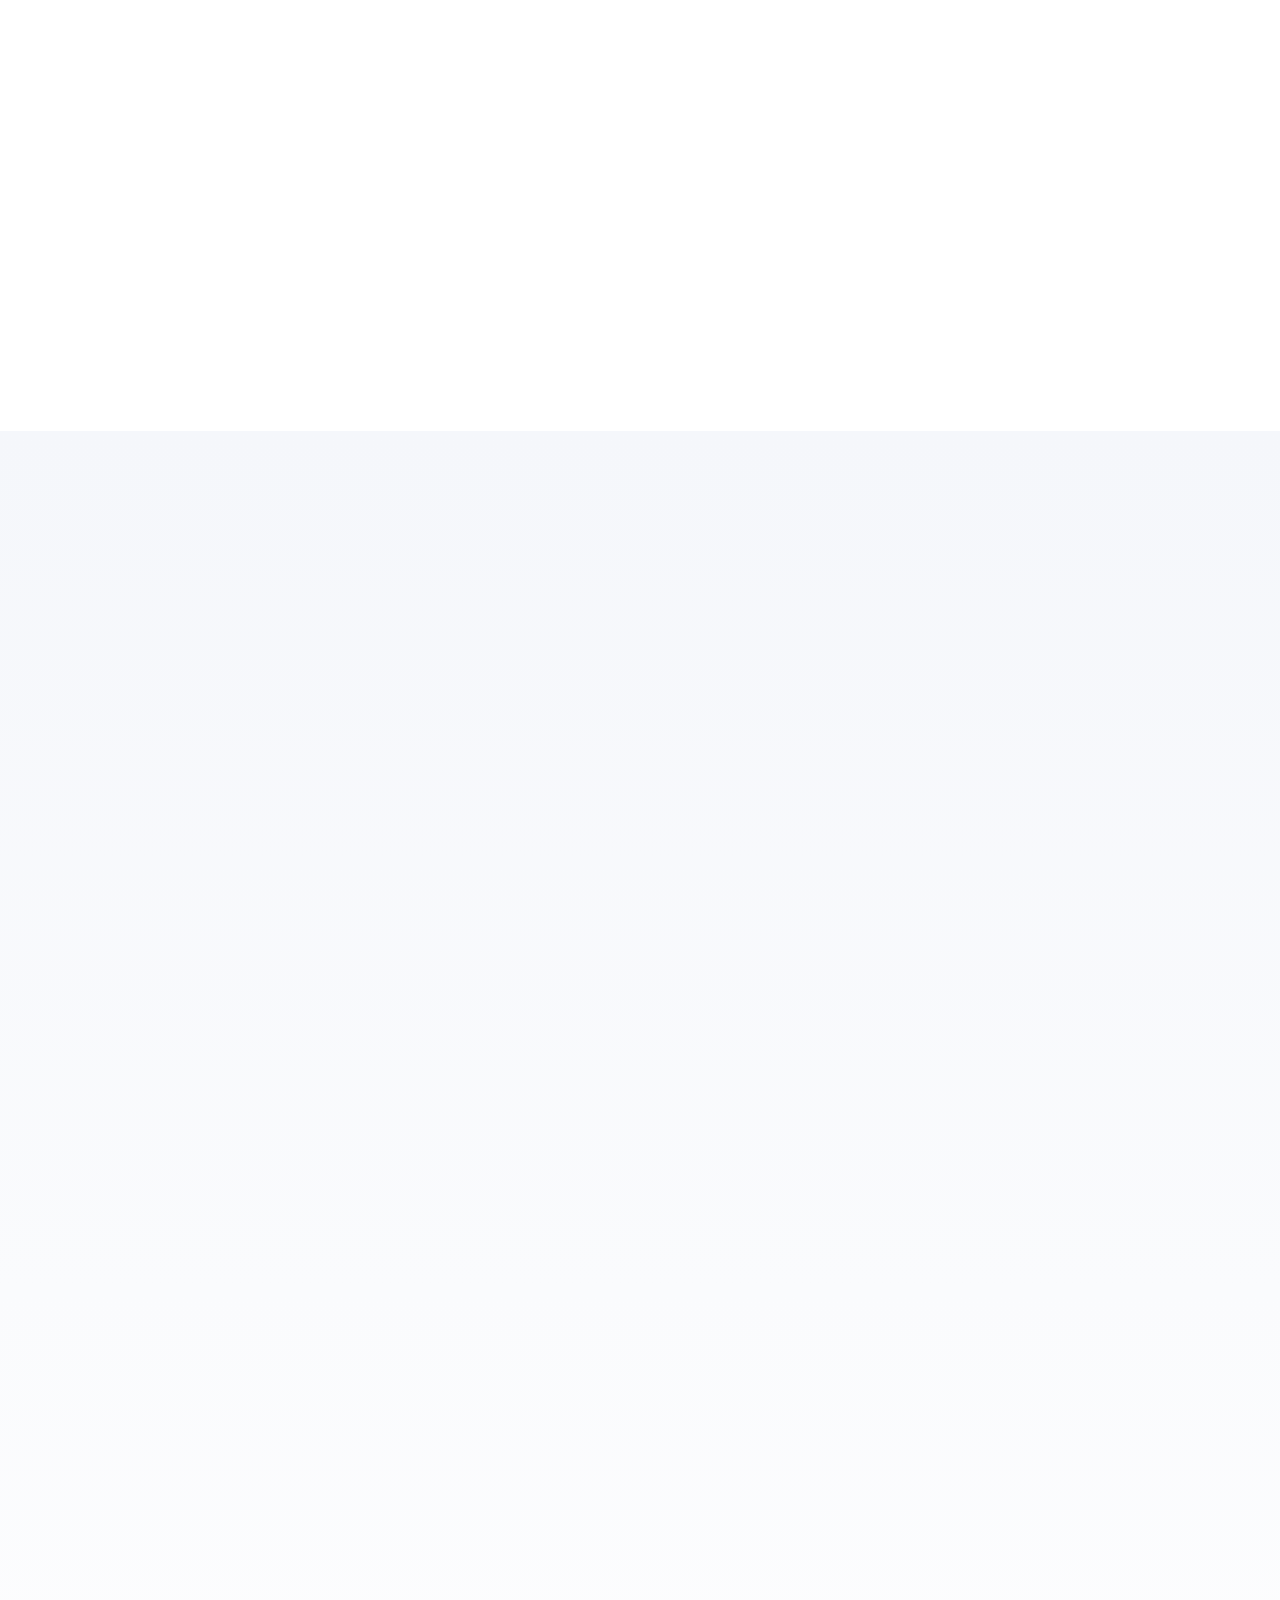
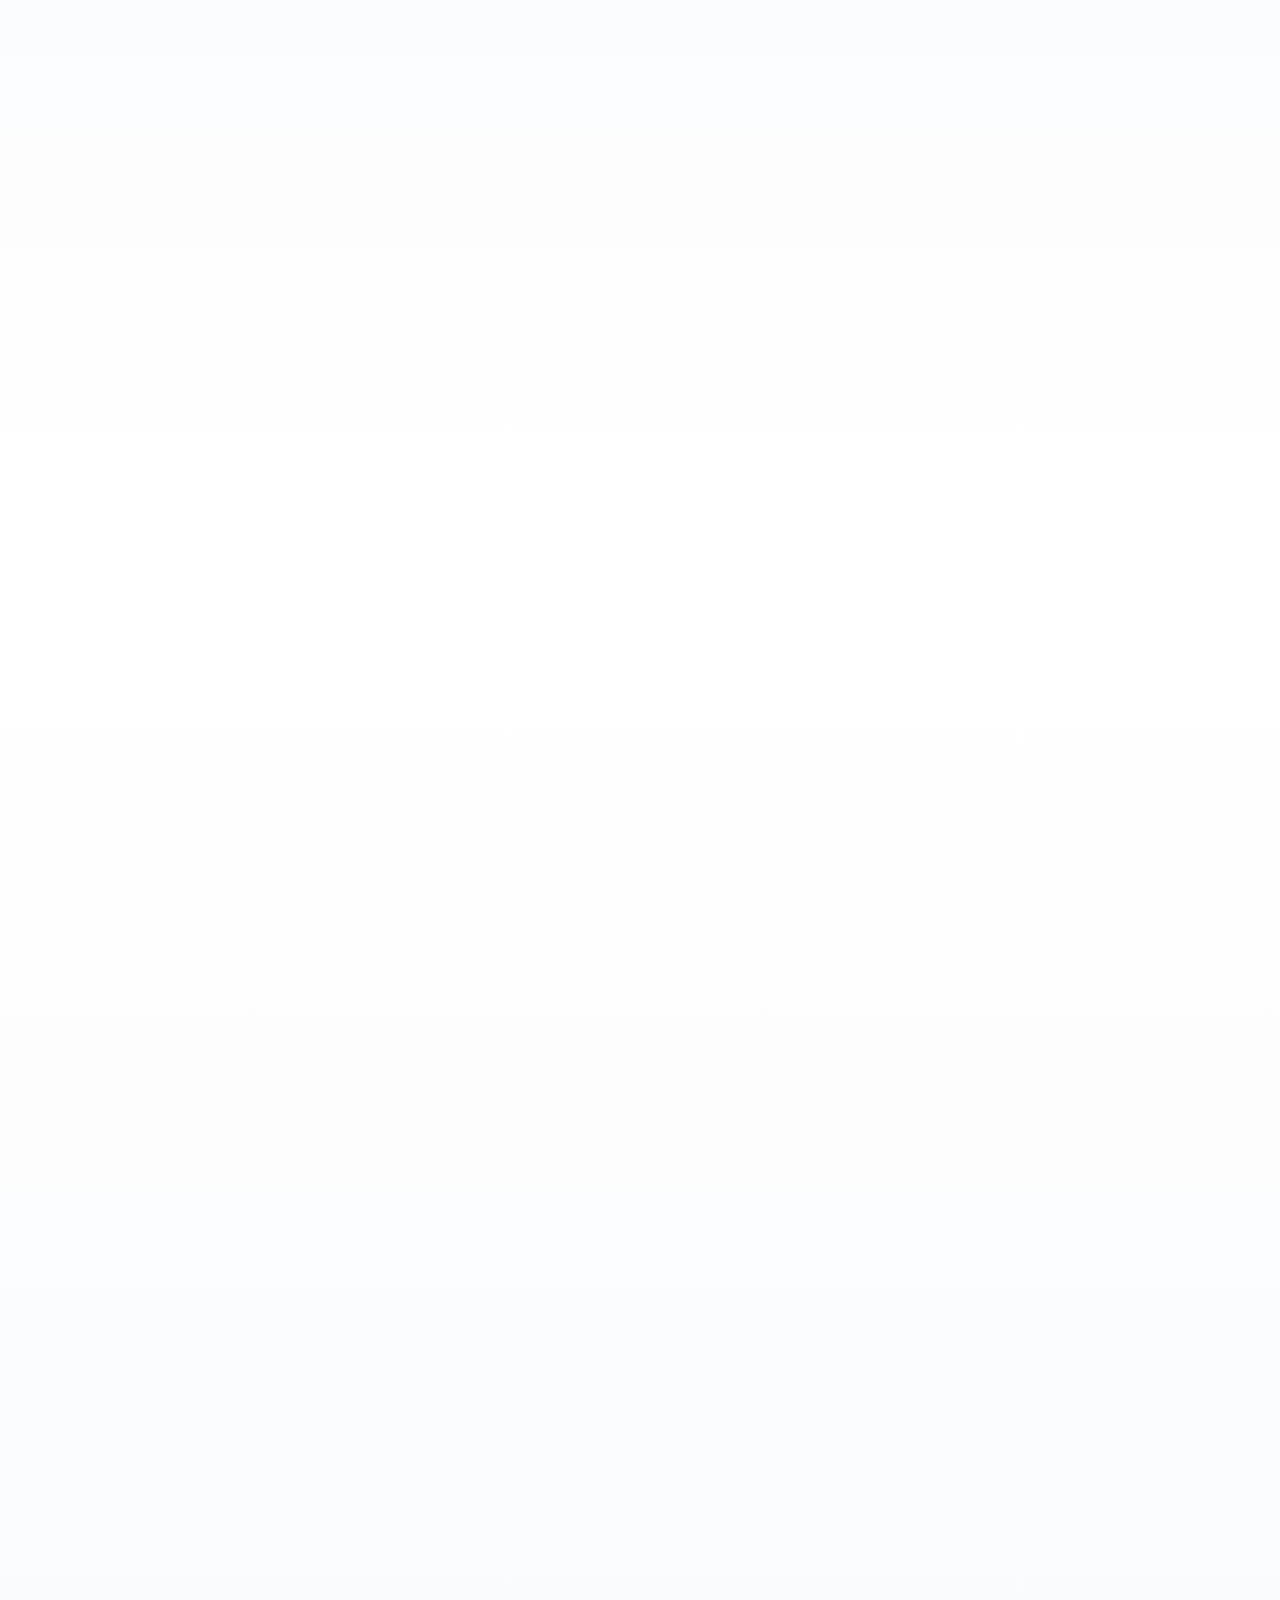
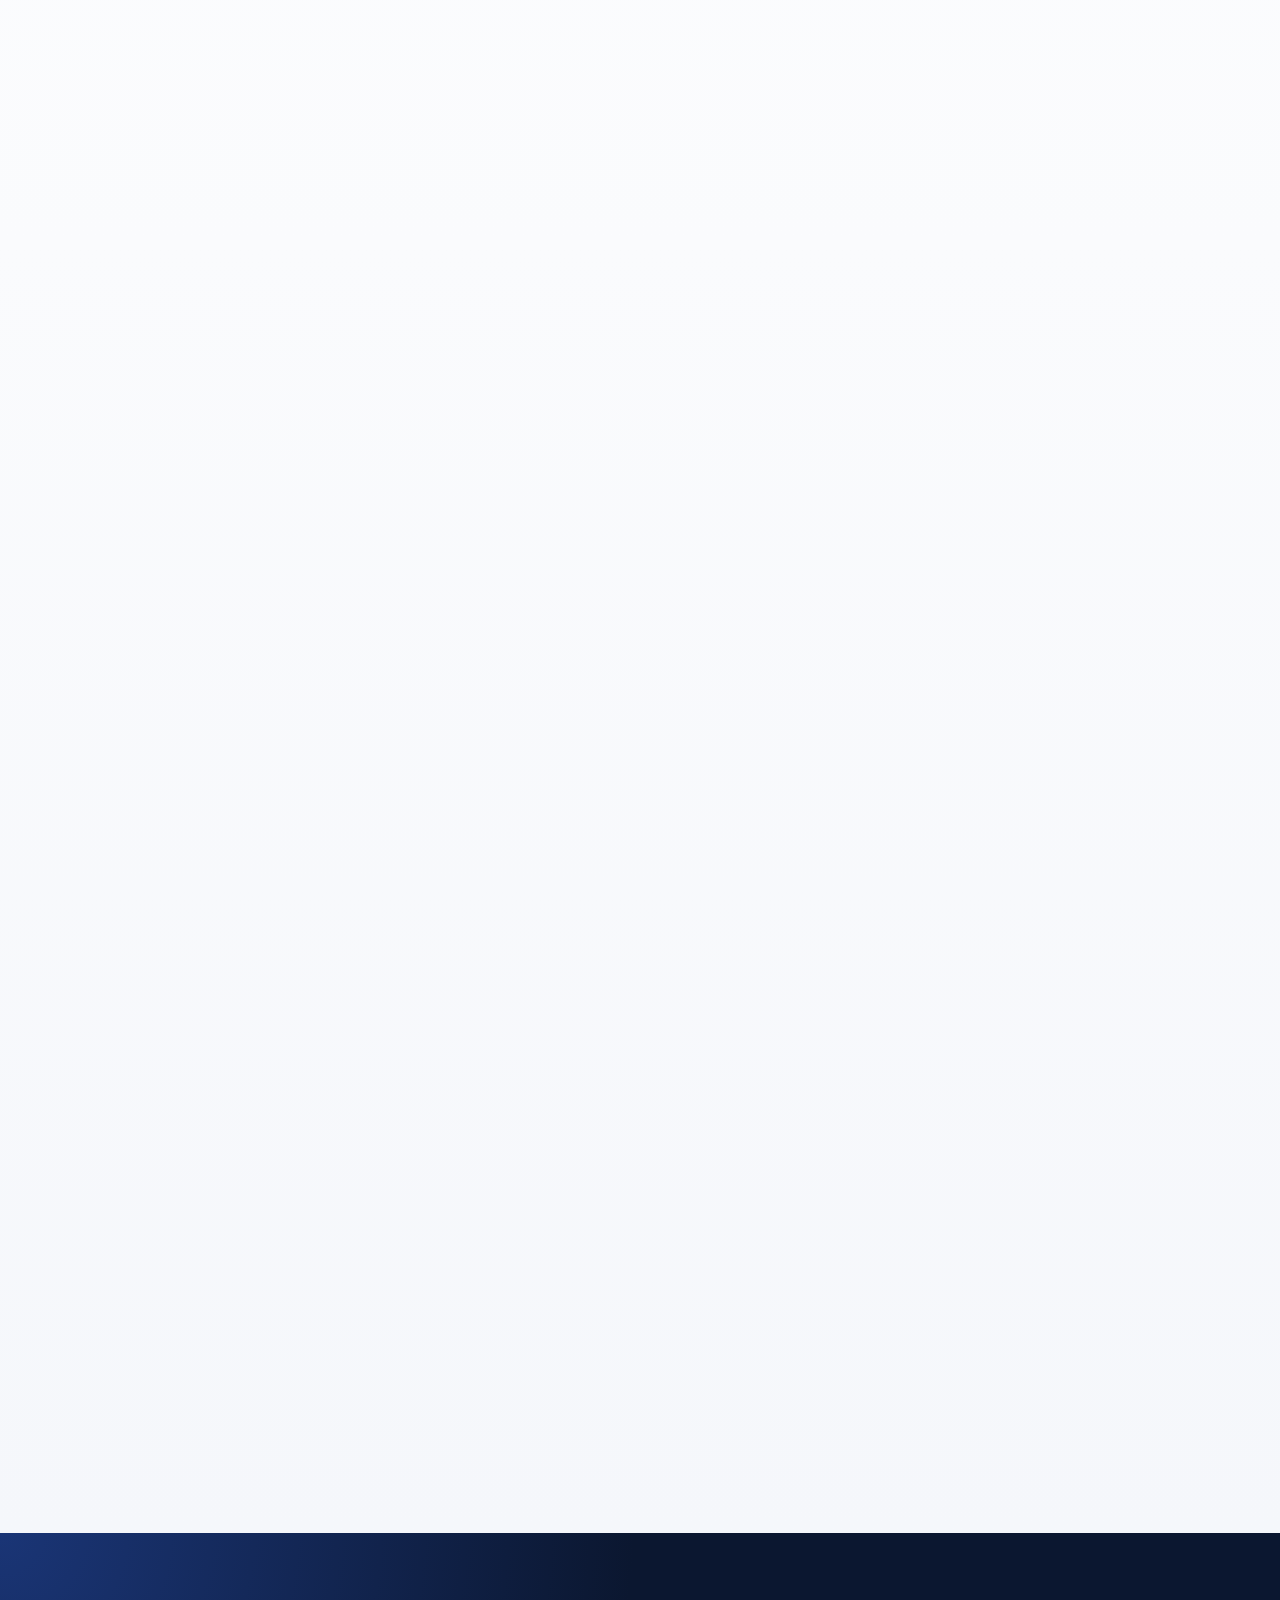
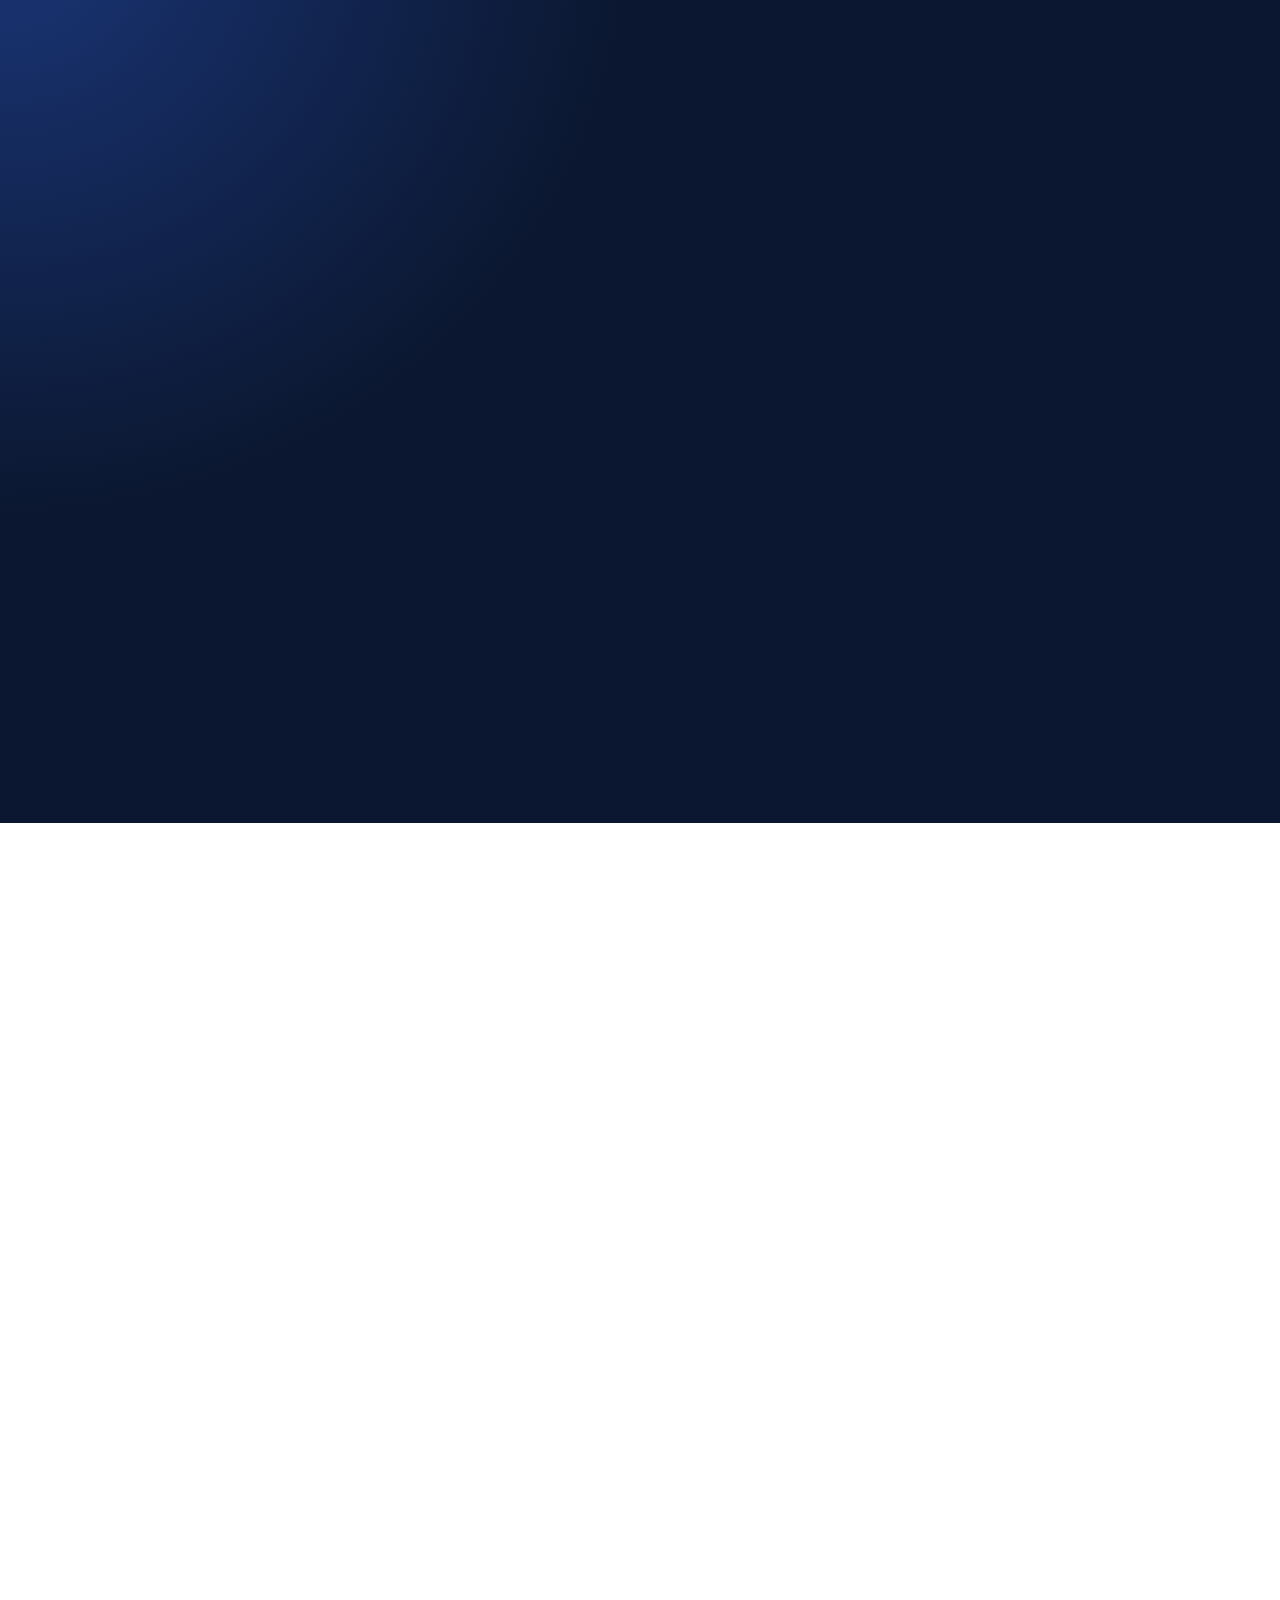
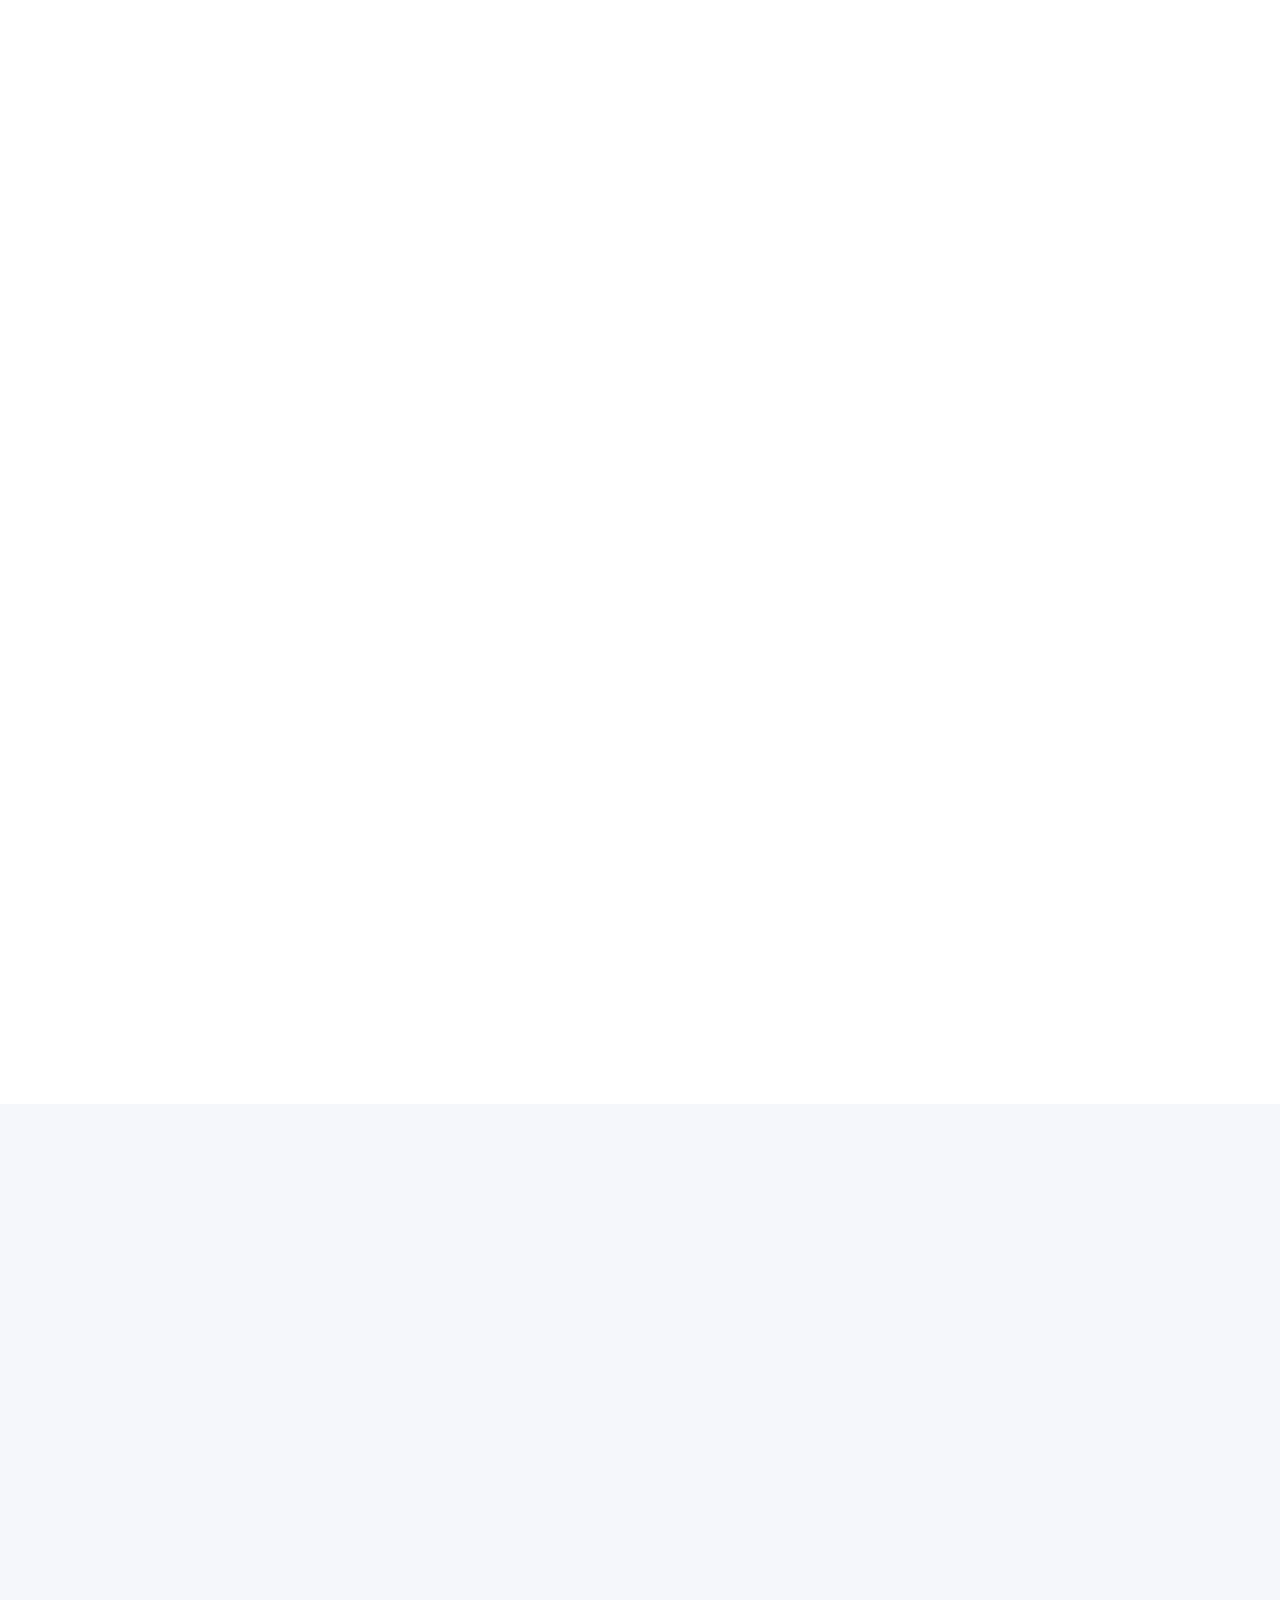
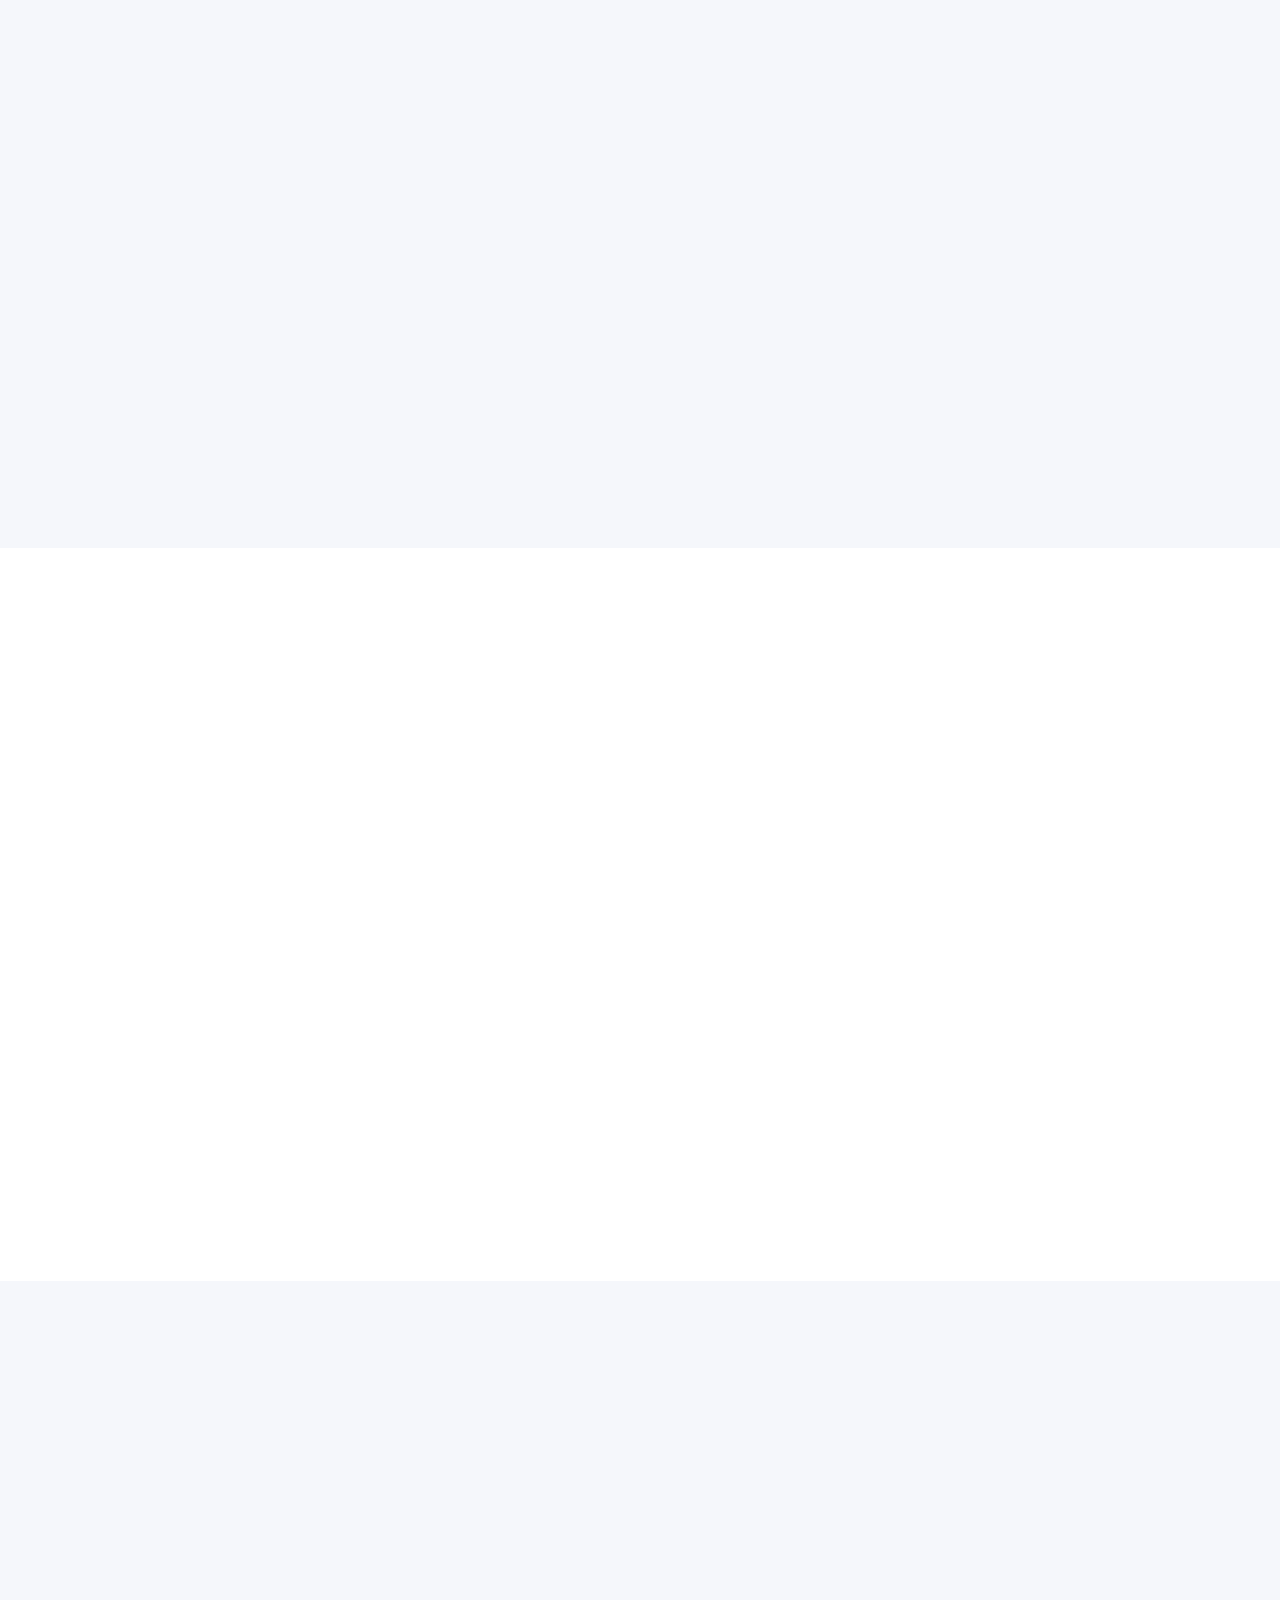
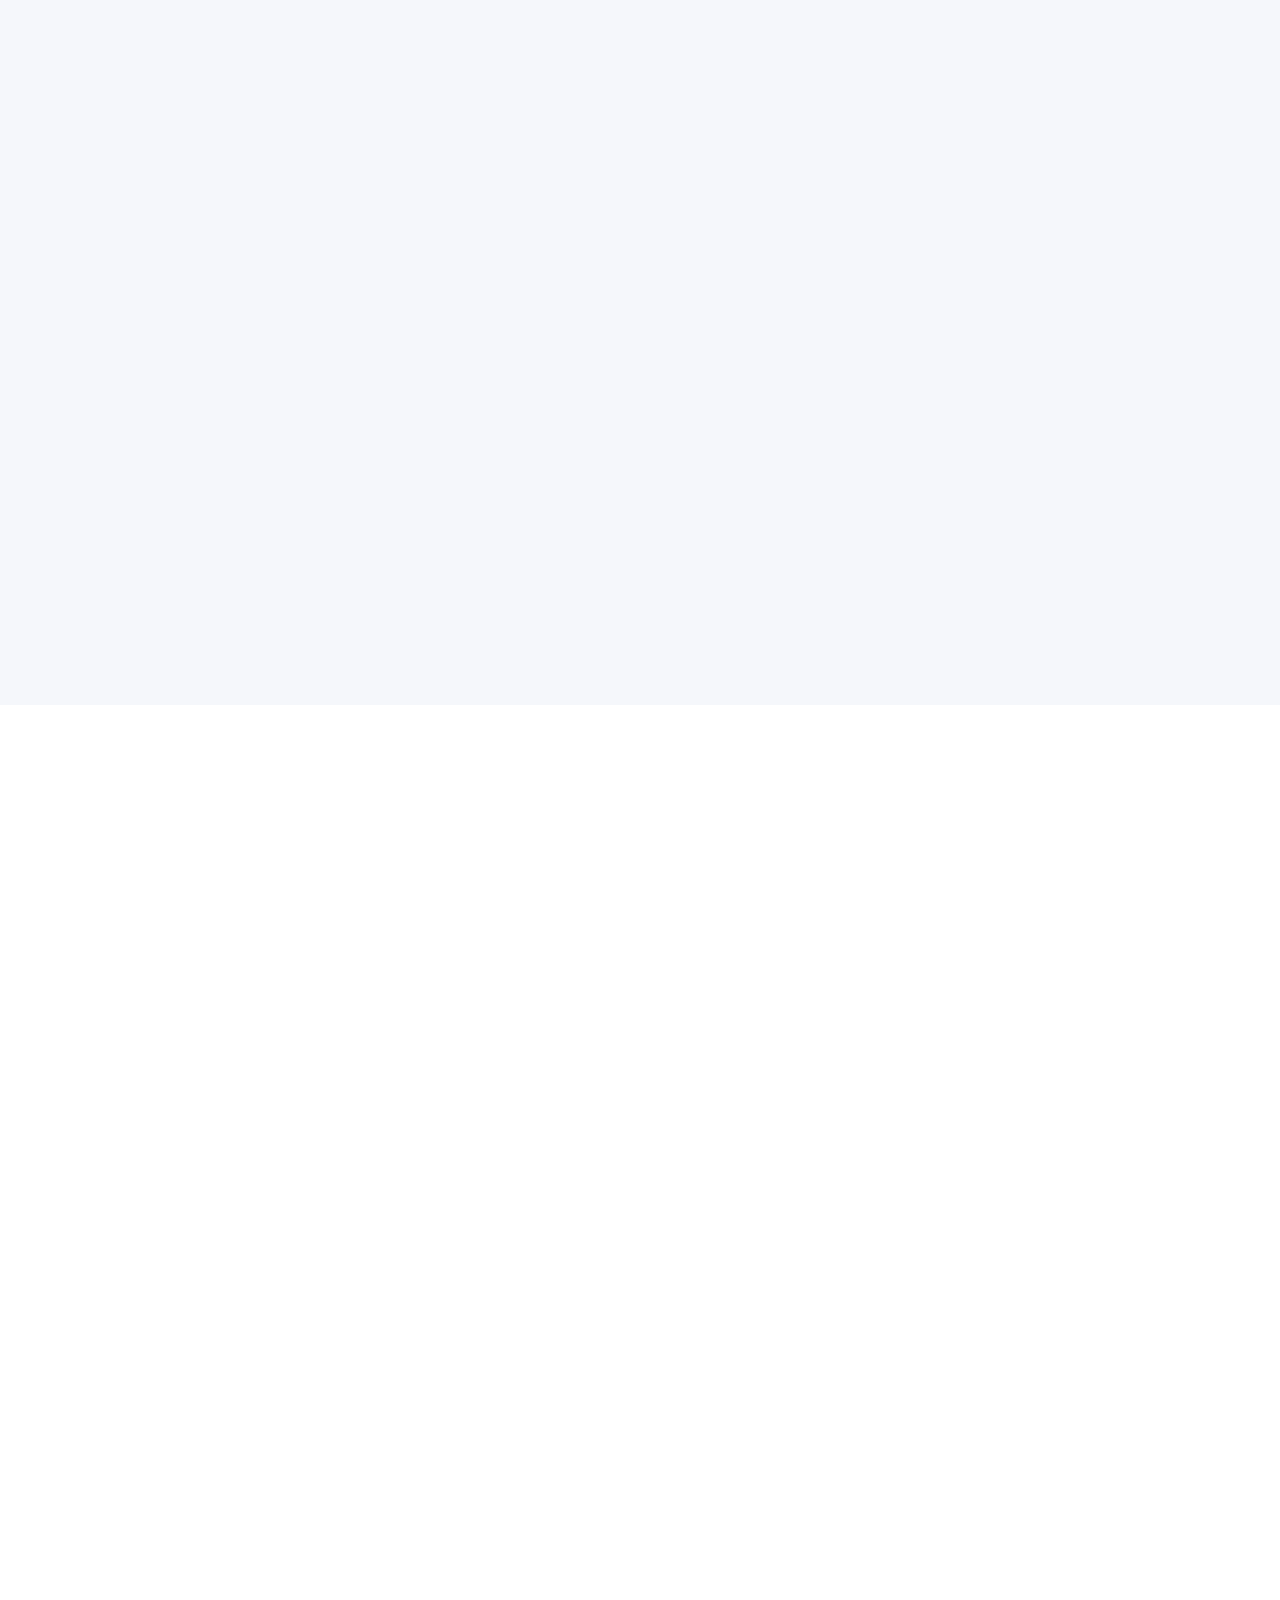
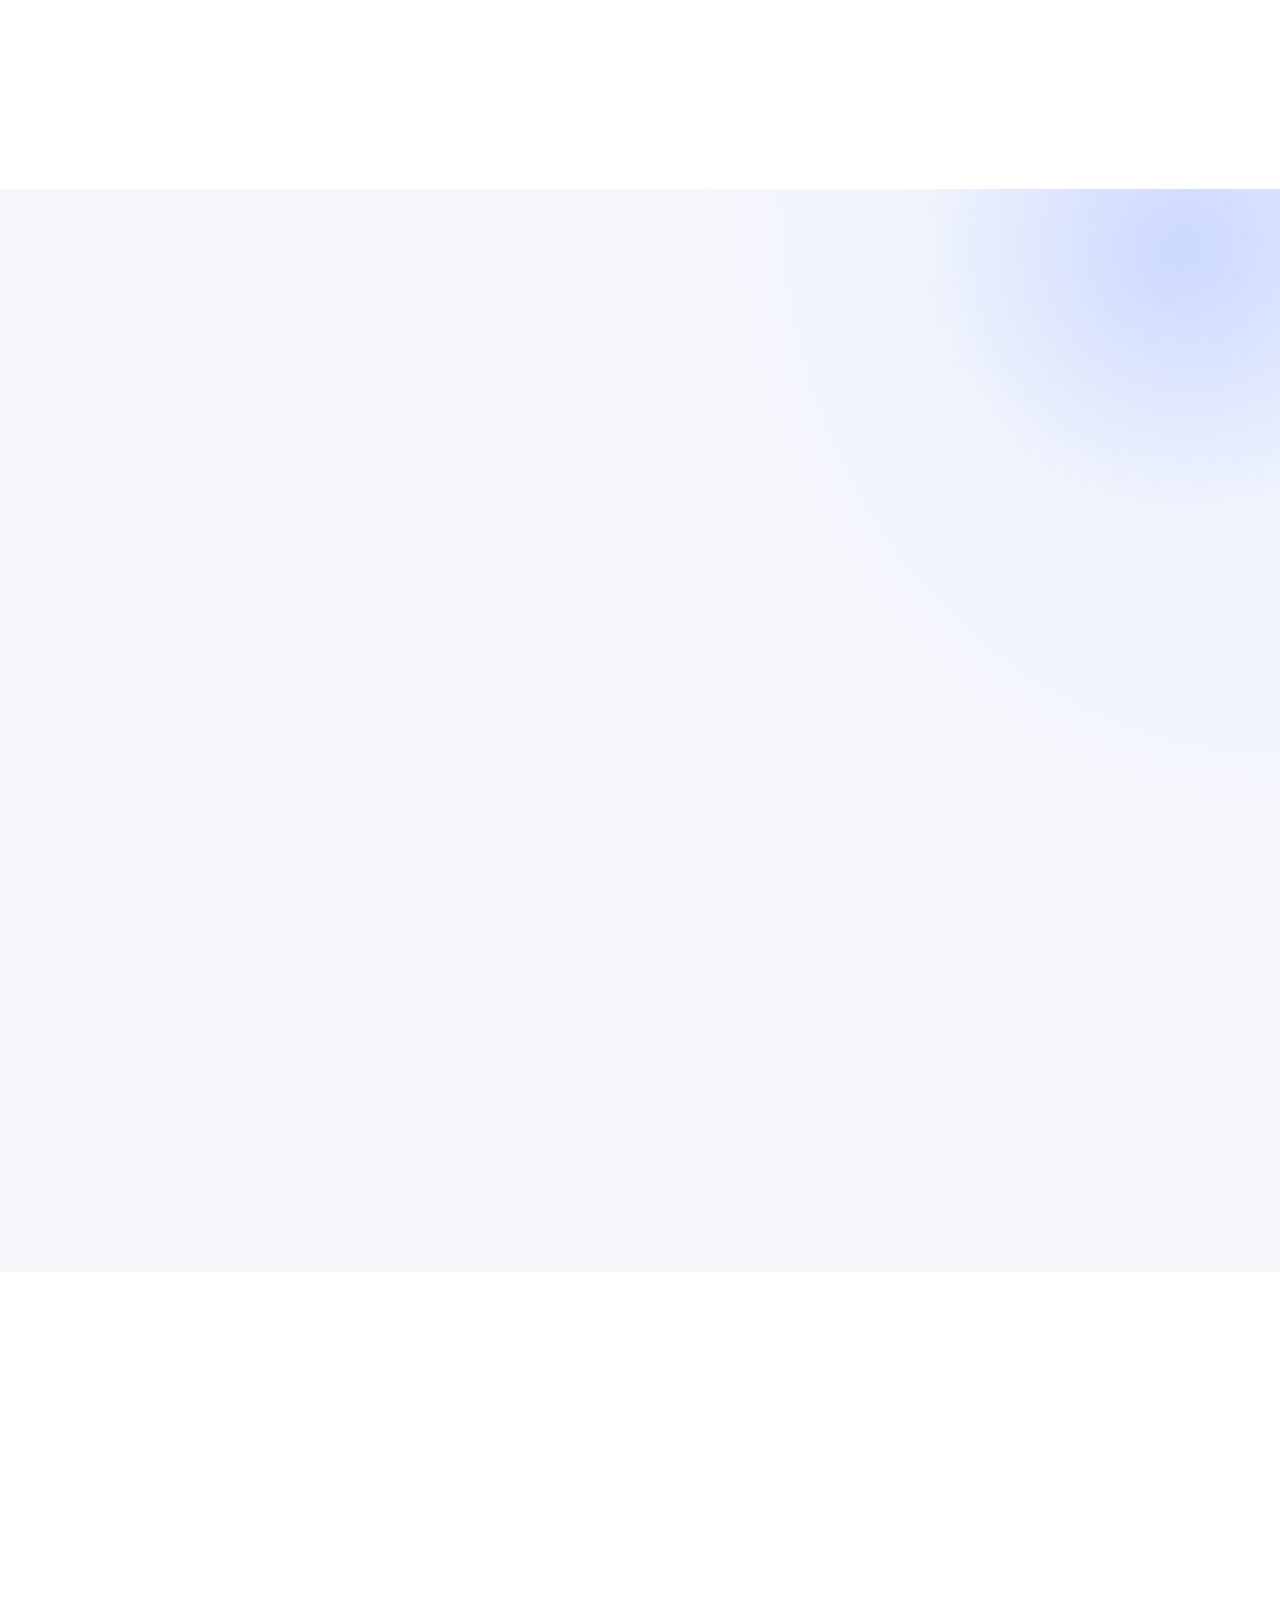
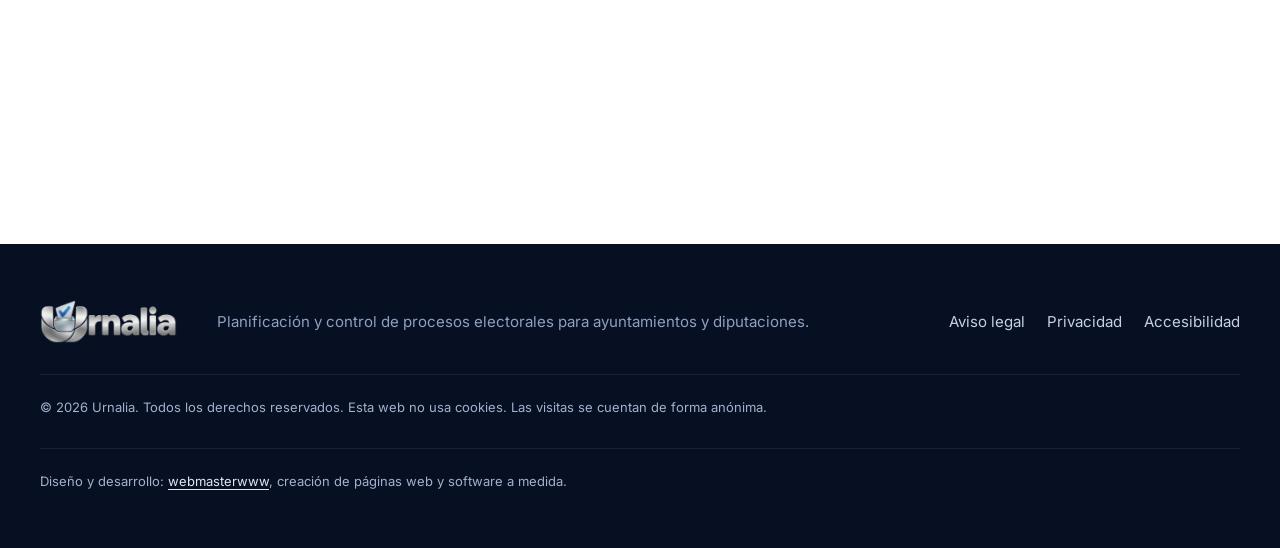
==== commit 4642c022: "Accesibilidad (contraste, pestañas de la galería), CSP permite leer robots.txt y redirección de urna" ====
--- a/index.html
+++ b/index.html
@@ -3,7 +3,7 @@
 <head>
 <meta charset="utf-8">
 <meta name="viewport" content="width=device-width, initial-scale=1">
-<meta http-equiv="Content-Security-Policy" content="default-src 'none'; script-src 'self'; style-src 'self'; img-src 'self' data: https://urnalia.goatcounter.com; font-src 'self'; connect-src https://urnalia.goatcounter.com; manifest-src 'self'; base-uri 'none'; form-action 'none'; object-src 'none'; upgrade-insecure-requests">
+<meta http-equiv="Content-Security-Policy" content="default-src 'none'; script-src 'self'; style-src 'self'; img-src 'self' data: https://urnalia.goatcounter.com; font-src 'self'; connect-src 'self' https://urnalia.goatcounter.com; manifest-src 'self'; base-uri 'none'; form-action 'none'; object-src 'none'; upgrade-insecure-requests">
 <meta name="referrer" content="strict-origin-when-cross-origin">
 <title>Urnalia · Programa de gestión electoral para ayuntamientos</title>
 <meta name="description" content="Programa para ayuntamientos: calcula los plazos de la LOREG, avisa de cada trámite y organiza mesas, locales, documentos y personal electoral.">
@@ -139,8 +139,8 @@
       <button class="shot" data-full="img/capturas/panel.webp" aria-label="Ampliar la captura de Resumen"><img src="img/capturas/panel-sm.webp" alt="Resumen con hitos del proceso y contadores" loading="lazy" width="1200" height="750"></button>
     </article>
 
-    <div class="gallery reveal" role="tablist" aria-label="Más vistas del programa">
-      <div class="gal-tabs">
+    <div class="gallery reveal">
+      <div class="gal-tabs" role="tablist" aria-label="Más vistas del programa">
         <button role="tab" aria-selected="true" data-g="gantt">Cronograma</button>
         <button role="tab" aria-selected="false" data-g="calendario">Calendario</button>
         <button role="tab" aria-selected="false" data-g="agenda">Agenda</button>
--- a/css/site.css
+++ b/css/site.css
@@ -1,403 +1,404 @@
-@font-face {
-  font-family: "Inter";
-  src: url("../fonts/inter-latin-wght-normal.woff2") format("woff2");
-  font-weight: 100 900;
-  font-style: normal;
-  font-display: swap;
-}
-
-:root {
-  --navy-950: #070f22;
-  --navy-900: #0b1730;
-  --navy-800: #13254a;
-  --navy-700: #1c3566;
-  --blue: #3d6bff;
-  --blue-2: #5b8cff;
-  --cyan: #38d6ff;
-  --amber: #ffd166;
-  --green: #2fbf71;
-  --red: #ef4b5b;
-  --ink: #0d1a33;
-  --ink-2: #44526b;
-  --ink-3: #6b7890;
-  --line: #e3e8f1;
-  --bg: #ffffff;
-  --bg-2: #f5f7fb;
-  --radius: 18px;
-  --shadow: 0 1px 2px rgba(13, 26, 51, .06), 0 12px 32px -12px rgba(13, 26, 51, .18);
-  --shadow-lg: 0 40px 80px -30px rgba(7, 15, 34, .55), 0 18px 36px -18px rgba(7, 15, 34, .35);
-  --ease: cubic-bezier(.2, .7, .2, 1);
-  color-scheme: light;
-}
-
-*, *::before, *::after { box-sizing: border-box; }
-html { scroll-behavior: smooth; scroll-padding-top: 96px; -webkit-text-size-adjust: 100%; }
-body {
-  margin: 0;
-  font-family: "Inter", system-ui, -apple-system, "Segoe UI", Roboto, sans-serif;
-  font-size: 17px;
-  line-height: 1.6;
-  color: var(--ink);
-  background: var(--bg);
-  -webkit-font-smoothing: antialiased;
-  text-rendering: optimizeLegibility;
-  font-feature-settings: "cv11", "ss01";
-}
-img { max-width: 100%; height: auto; display: block; }
-a { color: var(--blue); text-decoration: none; }
-a:hover { text-decoration: underline; }
-h1, h2, h3 { line-height: 1.12; letter-spacing: -.025em; margin: 0 0 .5em; }
-h2 { font-size: clamp(30px, 4vw, 48px); font-weight: 750; }
-h3 { font-size: 21px; font-weight: 700; letter-spacing: -.015em; }
-p { margin: 0 0 1em; }
-.sr { position: absolute; width: 1px; height: 1px; overflow: hidden; clip: rect(0 0 0 0); white-space: nowrap; }
-.skip { position: absolute; left: 12px; top: -60px; z-index: 100; background: #fff; color: var(--ink); padding: 10px 14px; border-radius: 10px; }
-.skip:focus { top: 12px; }
-:focus-visible { outline: 3px solid var(--cyan); outline-offset: 3px; border-radius: 6px; }
-
-.wrap { width: min(1200px, 100% - 32px); margin-inline: auto; }
-.narrow { width: min(820px, 100% - 32px); }
-.section { padding: clamp(72px, 10vw, 128px) 0; }
-.head { max-width: 760px; margin-bottom: 56px; }
-.head p { color: var(--ink-2); font-size: 18px; }
-.kicker { font-size: 13px; font-weight: 700; letter-spacing: .14em; text-transform: uppercase; color: var(--blue); margin-bottom: 14px; }
-.kicker.light { color: var(--cyan); }
-
-/* botones */
-.btn {
-  display: inline-flex; align-items: center; justify-content: center; gap: 8px;
-  font: inherit; font-weight: 650; font-size: 16px; line-height: 1;
-  padding: 15px 22px; border-radius: 12px; border: 1px solid transparent;
-  cursor: pointer; transition: transform .2s var(--ease), box-shadow .2s var(--ease), background .2s;
-  text-decoration: none !important; white-space: nowrap;
-}
-.btn:hover { transform: translateY(-1px); }
-.btn-primary { background: linear-gradient(180deg, #4d7bff, #2e57e6); color: #fff; box-shadow: 0 10px 24px -10px rgba(61, 107, 255, .8), inset 0 1px 0 rgba(255, 255, 255, .25); }
-.btn-primary:hover { box-shadow: 0 16px 30px -10px rgba(61, 107, 255, .9), inset 0 1px 0 rgba(255, 255, 255, .25); }
-.btn-ghost { color: #fff; border-color: rgba(255, 255, 255, .22); background: rgba(255, 255, 255, .05); backdrop-filter: blur(6px); }
-.btn-ghost:hover { background: rgba(255, 255, 255, .12); }
-.btn-light { background: #fff; color: var(--navy-900); }
-.btn-outline { color: var(--ink); border-color: var(--line); background: #fff; }
-.btn-outline:hover { border-color: var(--blue); color: var(--blue); }
-.btn-sm { padding: 10px 14px; font-size: 14px; border-radius: 10px; }
-.btn-lg { padding: 18px 28px; font-size: 17px; }
-
-/* navegación */
-.nav { position: fixed; inset: 0 0 auto; z-index: 50; transition: background .3s, box-shadow .3s, backdrop-filter .3s; }
-.nav.scrolled { background: linear-gradient(90deg, rgba(11, 37, 69, .9), rgba(19, 64, 116, .9)); backdrop-filter: saturate(160%) blur(14px); box-shadow: 0 1px 0 rgba(255, 255, 255, .06); }
-.nav-in { display: flex; align-items: center; justify-content: space-between; height: 112px; transition: height .3s var(--ease); }
-.nav.scrolled .nav-in { height: 80px; }
-.brand-logo { display: block; height: 88px; width: auto; transition: height .3s var(--ease); }
-.nav.scrolled .brand-logo { height: 60px; }
-.foot .brand-logo { height: 44px; }
-.brand { display: inline-flex; align-items: center; gap: 10px; color: #fff; font-weight: 750; font-size: 21px; letter-spacing: -.02em; text-decoration: none !important; }
-.nav nav { display: flex; align-items: center; gap: 4px; }
-.nav nav a:not(.btn) { color: rgba(255, 255, 255, .78); font-size: 15px; font-weight: 550; padding: 8px 12px; border-radius: 8px; text-decoration: none; }
-.nav nav a:not(.btn):hover { color: #fff; background: rgba(255, 255, 255, .08); }
-.nav nav .btn { margin-left: 10px; }
-.nav-toggle { display: none; background: none; border: 0; width: 44px; height: 44px; cursor: pointer; padding: 10px; }
-.nav-toggle i { display: block; height: 2px; background: #fff; border-radius: 2px; margin: 5px 0; transition: transform .25s, opacity .25s; }
-.nav-toggle[aria-expanded="true"] i:nth-child(2) { transform: translateY(7px) rotate(45deg); }
-.nav-toggle[aria-expanded="true"] i:nth-child(3) { opacity: 0; }
-.nav-toggle[aria-expanded="true"] i:nth-child(4) { transform: translateY(-7px) rotate(-45deg); }
-
-/* portada */
-.hero { position: relative; overflow: hidden; color: #fff; background: radial-gradient(120% 90% at 70% 0%, #17306a 0%, var(--navy-900) 45%, var(--navy-950) 100%); padding: 164px 0 0; }
-.hero-bg { position: absolute; inset: 0; pointer-events: none; }
-.orb { position: absolute; border-radius: 50%; filter: blur(80px); opacity: .55; animation: drift 18s var(--ease) infinite alternate; }
-.o1 { width: 520px; height: 520px; background: #2f5bff; top: -160px; right: -80px; }
-.o2 { width: 420px; height: 420px; background: #19b3e6; bottom: 80px; left: -160px; opacity: .3; animation-delay: -6s; }
-.o3 { width: 300px; height: 300px; background: #8a5cff; top: 220px; right: 32%; opacity: .25; animation-delay: -12s; }
-.grid { position: absolute; inset: 0; background-image: linear-gradient(rgba(255, 255, 255, .045) 1px, transparent 1px), linear-gradient(90deg, rgba(255, 255, 255, .045) 1px, transparent 1px); background-size: 56px 56px; mask-image: radial-gradient(70% 60% at 50% 30%, #000 30%, transparent 100%); -webkit-mask-image: radial-gradient(70% 60% at 50% 30%, #000 30%, transparent 100%); }
-@keyframes drift { to { transform: translate3d(40px, 30px, 0) scale(1.08); } }
-
-.hero-in { position: relative; display: grid; grid-template-columns: 1.02fr 1fr; gap: 56px; align-items: center; }
-.eyebrow { display: inline-flex; align-items: center; gap: 10px; font-size: 14px; font-weight: 600; color: #cfe0ff; background: rgba(255, 255, 255, .07); border: 1px solid rgba(255, 255, 255, .12); padding: 7px 14px 7px 10px; border-radius: 99px; margin-bottom: 26px; }
-.eyebrow .dot { width: 8px; height: 8px; border-radius: 50%; background: var(--green); box-shadow: 0 0 0 0 rgba(47, 191, 113, .7); animation: pulse 2s infinite; }
-@keyframes pulse { 70% { box-shadow: 0 0 0 10px rgba(47, 191, 113, 0); } 100% { box-shadow: 0 0 0 0 rgba(47, 191, 113, 0); } }
-.hero h1 { font-size: clamp(40px, 5.6vw, 70px); font-weight: 800; letter-spacing: -.04em; line-height: 1.02; margin-bottom: 24px; }
-.hero h1 em { font-style: normal; background: linear-gradient(90deg, #7fa6ff, var(--cyan) 60%, #a7f3ff); -webkit-background-clip: text; background-clip: text; color: transparent; }
-.lead { font-size: clamp(17px, 1.6vw, 20px); color: #c4d0e8; max-width: 560px; }
-.cta { display: flex; flex-wrap: wrap; gap: 12px; margin: 32px 0 40px; }
-.hero-facts { list-style: none; padding: 0; margin: 0; display: grid; grid-template-columns: repeat(3, 1fr); gap: 18px; max-width: 580px; }
-.hero-facts li { font-size: 14px; color: #93a3c4; border-left: 2px solid rgba(127, 166, 255, .45); padding-left: 12px; line-height: 1.4; }
-.hero-facts b { display: block; color: #fff; font-size: 15px; margin-bottom: 2px; }
-
-.hero-shot { perspective: 1800px; }
-.tilt { position: relative; transform: rotateY(-14deg) rotateX(6deg) rotateZ(1deg); transform-style: preserve-3d; transition: transform .6s var(--ease); }
-.browser { border-radius: 14px; overflow: hidden; background: #fff; box-shadow: var(--shadow-lg), 0 0 0 1px rgba(255, 255, 255, .08); }
-.browser .bar { display: flex; align-items: center; gap: 7px; height: 34px; padding: 0 14px; background: #eef1f7; border-bottom: 1px solid #dfe4ee; }
-.browser .bar i { width: 11px; height: 11px; border-radius: 50%; background: #ff5f57; }
-.browser .bar i:nth-child(2) { background: #febc2e; }
-.browser .bar i:nth-child(3) { background: #28c840; }
-.browser .bar span { margin-left: 14px; flex: 1; max-width: 300px; font-size: 12px; color: #7a869c; background: #fff; border-radius: 6px; padding: 3px 10px; }
-.float { position: absolute; transform: translateZ(60px); }
-.f-phone { width: 30%; right: -7%; bottom: -12%; border-radius: 26px; overflow: hidden; border: 6px solid #0a1224; box-shadow: var(--shadow-lg); animation: bob 7s ease-in-out infinite; }
-.f-badge { display: flex; align-items: center; gap: 12px; background: rgba(255, 255, 255, .96); color: var(--ink); padding: 12px 16px 12px 12px; border-radius: 14px; box-shadow: 0 18px 40px -16px rgba(7, 15, 34, .6); font-size: 14px; line-height: 1.25; animation: bob 6s ease-in-out infinite; }
-.f-badge small { display: block; color: var(--ink-3); font-size: 12px; }
-.f-badge span { flex: none; display: grid; place-items: center; width: 36px; height: 36px; border-radius: 10px; font-weight: 800; color: #fff; }
-.f-badge .ok { background: var(--green); }
-.f-badge .warn { background: var(--red); }
-.f-badge .day { background: var(--navy-800); font-size: 12px; }
-.f1 { left: -9%; top: 18%; animation-delay: -2s; }
-.f2 { left: -4%; bottom: 6%; animation-delay: -4s; }
-.f3 { right: 4%; top: -7%; }
-@keyframes bob { 50% { transform: translateZ(60px) translateY(-10px); } }
-
-.stats { position: relative; display: grid; grid-template-columns: repeat(4, 1fr); margin-top: 110px; border-top: 1px solid rgba(255, 255, 255, .1); }
-.stats div { padding: 34px 24px 42px 0; }
-.stats b { display: block; font-size: clamp(38px, 4.4vw, 56px); font-weight: 800; letter-spacing: -.04em; line-height: 1; margin-bottom: 10px; background: linear-gradient(180deg, #fff, #9fb6ea); -webkit-background-clip: text; background-clip: text; color: transparent; font-variant-numeric: tabular-nums; }
-.stats span { color: #8fa0c2; font-size: 15px; display: block; max-width: 230px; line-height: 1.4; }
-
-/* problema */
-.problem { background: var(--bg); }
-.problem h2 { margin-bottom: 28px; }
-.big { font-size: clamp(18px, 1.8vw, 21px); color: var(--ink-2); line-height: 1.65; }
-
-/* funciones */
-.features { background: linear-gradient(180deg, var(--bg-2), #fff 40%, var(--bg-2)); }
-.feat { display: grid; grid-template-columns: .82fr 1.18fr; gap: 64px; align-items: center; margin-bottom: 120px; }
-.feat.rev { grid-template-columns: 1.18fr .82fr; }
-.feat.rev .feat-txt { order: 2; }
-.feat .num { display: inline-block; font-size: 13px; font-weight: 800; color: var(--blue); background: rgba(61, 107, 255, .1); padding: 5px 10px; border-radius: 8px; margin-bottom: 18px; letter-spacing: .06em; }
-.feat h3 { font-size: clamp(26px, 2.6vw, 34px); letter-spacing: -.03em; }
-.feat p { color: var(--ink-2); }
-.ticks { list-style: none; padding: 0; margin: 20px 0 0; }
-.ticks li { position: relative; padding-left: 30px; margin: 10px 0; color: var(--ink); font-size: 16px; }
-.ticks li::before { content: ""; position: absolute; left: 0; top: 4px; width: 19px; height: 19px; border-radius: 6px; background: rgba(47, 191, 113, .14) url("data:image/svg+xml,%3Csvg xmlns='http://www.w3.org/2000/svg' viewBox='0 0 20 20'%3E%3Cpath d='M5 10.5l3 3 7-7' fill='none' stroke='%232fbf71' stroke-width='2.4' stroke-linecap='round' stroke-linejoin='round'/%3E%3C/svg%3E") center/14px no-repeat; }
-
-.shot { display: block; width: 100%; padding: 0; border: 0; background: #fff; border-radius: 14px; overflow: hidden; cursor: zoom-in; box-shadow: var(--shadow), 0 0 0 1px rgba(13, 26, 51, .07); transition: transform .5s var(--ease), box-shadow .5s var(--ease); }
-.shot:hover { transform: translateY(-6px) scale(1.01); box-shadow: 0 40px 70px -30px rgba(13, 26, 51, .45), 0 0 0 1px rgba(61, 107, 255, .3); }
-.shot img { width: 100%; }
-
-.gallery { background: var(--navy-900); border-radius: 28px; padding: 28px; margin-bottom: 120px; box-shadow: var(--shadow-lg); position: relative; overflow: hidden; }
-.gallery::before { content: ""; position: absolute; width: 600px; height: 600px; right: -200px; top: -300px; background: radial-gradient(closest-side, rgba(61, 107, 255, .45), transparent); pointer-events: none; }
-.gal-tabs { position: relative; display: flex; flex-wrap: wrap; gap: 6px; margin-bottom: 22px; }
-.gal-tabs button { font: inherit; font-size: 15px; font-weight: 600; color: #a9b8d6; background: transparent; border: 1px solid rgba(255, 255, 255, .12); padding: 9px 16px; border-radius: 99px; cursor: pointer; transition: all .2s; }
-.gal-tabs button:hover { color: #fff; border-color: rgba(255, 255, 255, .3); }
-.gal-tabs button[aria-selected="true"] { background: #fff; color: var(--navy-900); border-color: #fff; }
-.gal-stage { position: relative; }
-.gal-stage .shot img { transition: opacity .35s; }
-.gal-stage .shot img.fade { opacity: 0; }
-.gal-cap { color: #a9b8d6; margin: 18px 4px 0; font-size: 16px; }
-
-/* calculadora */
-.calc { background: radial-gradient(90% 120% at 0% 0%, #1a3576, var(--navy-900) 55%); color: #fff; position: relative; overflow: hidden; }
-.calc-in { display: grid; grid-template-columns: .9fr 1.1fr; gap: 64px; align-items: start; }
-.calc-copy p { color: #b7c4de; font-size: 18px; }
-.calc-field { display: block; margin-top: 28px; max-width: 320px; }
-.calc-field span { display: block; font-size: 14px; font-weight: 600; color: #cfe0ff; margin-bottom: 8px; }
-.calc-field input { width: 100%; font: inherit; font-size: 20px; font-weight: 650; color: #fff; background: rgba(255, 255, 255, .08); border: 1px solid rgba(255, 255, 255, .22); border-radius: 12px; padding: 14px 16px; color-scheme: dark; }
-.calc-field input:focus { outline: none; border-color: var(--cyan); box-shadow: 0 0 0 4px rgba(56, 214, 255, .2); }
-.calc-warn { color: var(--amber) !important; font-size: 15px !important; margin-top: 10px; }
-.timeline { list-style: none; margin: 0; padding: 0; position: relative; }
-.timeline::before { content: ""; position: absolute; left: 31px; top: 20px; bottom: 20px; width: 2px; background: linear-gradient(var(--blue-2), var(--cyan)); opacity: .5; }
-.timeline li { position: relative; display: flex; align-items: center; gap: 22px; padding: 12px 0; }
-.timeline .d { position: relative; z-index: 1; flex: none; width: 64px; height: 40px; display: grid; place-items: center; font-weight: 800; font-size: 14px; border-radius: 12px; background: var(--navy-800); border: 1px solid rgba(255, 255, 255, .16); }
-.timeline li div { flex: 1; background: rgba(255, 255, 255, .06); border: 1px solid rgba(255, 255, 255, .1); border-radius: 14px; padding: 14px 18px; transition: background .3s; }
-.timeline b { display: block; font-size: 16px; }
-.timeline time { display: block; color: #9fb6ea; font-size: 15px; margin-top: 2px; text-transform: none; }
-.timeline .hl .d { background: linear-gradient(180deg, #4d7bff, #2e57e6); border-color: transparent; }
-.timeline .hl div { background: rgba(61, 107, 255, .18); border-color: rgba(127, 166, 255, .45); }
-.timeline time.flash { animation: flash .6s var(--ease); }
-@keyframes flash { from { color: var(--cyan); } }
-
-/* seguridad */
-.security { background: #fff; }
-.sec-grid { display: grid; grid-template-columns: repeat(3, 1fr); gap: 20px; }
-.card { background: var(--bg-2); border: 1px solid var(--line); border-radius: var(--radius); padding: 30px; transition: transform .3s var(--ease), box-shadow .3s, border-color .3s; }
-.card:hover { transform: translateY(-4px); box-shadow: var(--shadow); border-color: rgba(61, 107, 255, .3); background: #fff; }
-.card p { color: var(--ink-2); font-size: 16px; margin: 0; }
-.ic { width: 48px; height: 48px; border-radius: 14px; display: grid; place-items: center; background: linear-gradient(135deg, #e7eeff, #d3e0ff); margin-bottom: 20px; }
-.ic svg { width: 24px; height: 24px; fill: none; stroke: var(--blue); stroke-width: 2; stroke-linecap: round; stroke-linejoin: round; }
-.note { margin-top: 36px; color: var(--ink-3); font-size: 15px; max-width: 860px; }
-
-.duo { background: var(--bg-2); padding-top: 0; }
-.duo-in { display: grid; grid-template-columns: 1fr 1fr; gap: 28px; }
-.duo figure { margin: 0; }
-.duo figcaption { color: var(--ink-2); font-size: 15px; margin-top: 16px; }
-.duo figcaption b { color: var(--ink); }
-.security + .duo { background: #fff; }
-
-/* instalación */
-.install { background: var(--bg-2); }
-.modes { display: grid; grid-template-columns: 1fr 1fr; gap: 20px; margin-bottom: 40px; }
-.mode { background: #fff; border: 1px solid var(--line); border-radius: var(--radius); padding: 32px; }
-.mode p { color: var(--ink-2); margin: 0; }
-.mode.featured { background: linear-gradient(160deg, var(--navy-800), var(--navy-900)); color: #fff; border-color: transparent; }
-.mode.featured p { color: #b7c4de; }
-.steps { list-style: none; counter-reset: s; padding: 0; margin: 0 0 40px; display: grid; grid-template-columns: repeat(4, 1fr); gap: 20px; }
-.steps li { counter-increment: s; position: relative; padding-top: 58px; }
-.steps li::before { content: counter(s); position: absolute; top: 0; left: 0; width: 42px; height: 42px; border-radius: 50%; display: grid; place-items: center; font-weight: 800; color: #fff; background: var(--blue); box-shadow: 0 0 0 6px rgba(61, 107, 255, .14); }
-.steps li::after { content: ""; position: absolute; top: 21px; left: 54px; right: -8px; height: 2px; background: repeating-linear-gradient(90deg, rgba(61, 107, 255, .35) 0 6px, transparent 6px 12px); }
-.steps li:last-child::after { display: none; }
-.steps b { display: block; font-size: 18px; margin-bottom: 4px; }
-.steps span { color: var(--ink-2); font-size: 15px; }
-.reqs { display: grid; grid-template-columns: repeat(4, 1fr); gap: 0; margin: 0; background: #fff; border: 1px solid var(--line); border-radius: var(--radius); overflow: hidden; }
-.reqs div { padding: 22px 24px; border-right: 1px solid var(--line); }
-.reqs div:last-child { border-right: 0; }
-.reqs dt { font-size: 13px; font-weight: 700; text-transform: uppercase; letter-spacing: .08em; color: var(--ink-3); margin-bottom: 6px; }
-.reqs dd { margin: 0; font-size: 15px; font-weight: 550; }
-
-/* hoja de ruta */
-.roadmap { background: #fff; }
-.road { display: grid; grid-template-columns: repeat(4, 1fr); gap: 20px; }
-.road-item { border-top: 3px solid var(--blue); padding-top: 22px; }
-.road-item:nth-child(2) { border-color: var(--cyan); }
-.road-item:nth-child(3) { border-color: #8a5cff; }
-.road-item:nth-child(4) { border-color: var(--amber); }
-.road-item h3 { font-size: 19px; }
-.road-item p { color: var(--ink-2); font-size: 15px; }
-.tag { display: inline-block; font-size: 12px; font-weight: 700; text-transform: uppercase; letter-spacing: .08em; color: var(--ink-3); margin-bottom: 10px; }
-
-/* precios */
-.pricing { background: var(--bg-2); }
-.plans { display: grid; grid-template-columns: repeat(3, 1fr); gap: 22px; align-items: stretch; }
-.plan { position: relative; display: flex; flex-direction: column; background: #fff; border: 1px solid var(--line); border-radius: 22px; padding: 34px 30px; box-shadow: var(--shadow); }
-.plan h3 { font-size: 18px; color: var(--ink-2); font-weight: 650; }
-.price { font-size: 40px; font-weight: 800; letter-spacing: -.035em; line-height: 1.1; margin: 6px 0 4px; }
-.price small { font-size: 16px; font-weight: 600; color: var(--ink-3); letter-spacing: 0; }
-.sub { color: var(--ink-3); font-size: 14px; }
-.plan .ticks { flex: 1; margin-bottom: 28px; }
-.plan .btn { width: 100%; }
-.plan.featured { background: linear-gradient(170deg, var(--navy-800), var(--navy-950)); color: #fff; border-color: transparent; transform: translateY(-12px); box-shadow: var(--shadow-lg); }
-.plan.featured h3, .plan.featured .sub { color: #a9b8d6; }
-.plan.featured .price { font-size: 32px; }
-.plan.featured .ticks li { color: #e3eaf8; }
-.ribbon { position: absolute; top: -13px; left: 30px; font-size: 12px; font-weight: 750; text-transform: uppercase; letter-spacing: .08em; background: var(--amber); color: var(--navy-900); padding: 6px 12px; border-radius: 99px; }
-
-/* preguntas */
-.faq { background: #fff; }
-.qa details { border-bottom: 1px solid var(--line); padding: 4px 0; }
-.qa summary { list-style: none; cursor: pointer; font-weight: 650; font-size: 18px; padding: 20px 44px 20px 0; position: relative; }
-.qa summary::-webkit-details-marker { display: none; }
-.qa summary::after { content: ""; position: absolute; right: 6px; top: 50%; width: 12px; height: 12px; margin-top: -9px; border-right: 2.5px solid var(--ink-3); border-bottom: 2.5px solid var(--ink-3); transform: rotate(45deg); transition: transform .25s var(--ease); }
-.qa details[open] summary::after { transform: rotate(-135deg); margin-top: -3px; }
-.qa details p { color: var(--ink-2); padding-bottom: 14px; margin: 0; }
-
-/* contacto */
-.contact { background: #fff; padding-top: 0; }
-.contact-in { display: grid; grid-template-columns: 1.2fr .8fr; gap: 48px; align-items: center; background: radial-gradient(100% 140% at 100% 0%, #2a4fb8, var(--navy-900) 60%); color: #fff; border-radius: 30px; padding: clamp(36px, 6vw, 72px); box-shadow: var(--shadow-lg); position: relative; overflow: hidden; }
-.contact-in p { color: #b7c4de; font-size: 18px; margin: 0; }
-.contact-box { display: flex; flex-direction: column; gap: 14px; align-items: flex-start; }
-.mail { color: #fff; font-size: clamp(22px, 2.4vw, 30px); font-weight: 750; letter-spacing: -.02em; }
-.contact-box small { color: #93a3c4; }
-
-/* pie */
-.foot { background: var(--navy-950); color: #8fa0c2; padding: 56px 0; font-size: 15px; }
-.foot-in { display: grid; grid-template-columns: auto 1fr auto; gap: 12px 40px; align-items: center; }
-.foot p { margin: 0; }
-.foot nav { display: flex; gap: 22px; }
+@font-face {
+  font-family: "Inter";
+  src: url("../fonts/inter-latin-wght-normal.woff2") format("woff2");
+  font-weight: 100 900;
+  font-style: normal;
+  font-display: swap;
+}
+
+:root {
+  --navy-950: #070f22;
+  --navy-900: #0b1730;
+  --navy-800: #13254a;
+  --navy-700: #1c3566;
+  --blue: #3d6bff;
+  --blue-2: #5b8cff;
+  --cyan: #38d6ff;
+  --amber: #ffd166;
+  --green: #2fbf71;
+  --red: #ef4b5b;
+  --ink: #0d1a33;
+  --ink-2: #44526b;
+  --ink-3: #6b7890;
+  --line: #e3e8f1;
+  --bg: #ffffff;
+  --bg-2: #f5f7fb;
+  --radius: 18px;
+  --shadow: 0 1px 2px rgba(13, 26, 51, .06), 0 12px 32px -12px rgba(13, 26, 51, .18);
+  --shadow-lg: 0 40px 80px -30px rgba(7, 15, 34, .55), 0 18px 36px -18px rgba(7, 15, 34, .35);
+  --ease: cubic-bezier(.2, .7, .2, 1);
+  color-scheme: light;
+}
+
+*, *::before, *::after { box-sizing: border-box; }
+html { scroll-behavior: smooth; scroll-padding-top: 96px; -webkit-text-size-adjust: 100%; }
+body {
+  margin: 0;
+  font-family: "Inter", system-ui, -apple-system, "Segoe UI", Roboto, sans-serif;
+  font-size: 17px;
+  line-height: 1.6;
+  color: var(--ink);
+  background: var(--bg);
+  -webkit-font-smoothing: antialiased;
+  text-rendering: optimizeLegibility;
+  font-feature-settings: "cv11", "ss01";
+}
+img { max-width: 100%; height: auto; display: block; }
+a { color: var(--blue); text-decoration: none; }
+a:hover { text-decoration: underline; }
+h1, h2, h3 { line-height: 1.12; letter-spacing: -.025em; margin: 0 0 .5em; }
+h2 { font-size: clamp(30px, 4vw, 48px); font-weight: 750; }
+h3 { font-size: 21px; font-weight: 700; letter-spacing: -.015em; }
+p { margin: 0 0 1em; }
+.sr { position: absolute; width: 1px; height: 1px; overflow: hidden; clip: rect(0 0 0 0); white-space: nowrap; }
+.skip { position: absolute; left: 12px; top: -60px; z-index: 100; background: #fff; color: var(--ink); padding: 10px 14px; border-radius: 10px; }
+.skip:focus { top: 12px; }
+:focus-visible { outline: 3px solid var(--cyan); outline-offset: 3px; border-radius: 6px; }
+
+.wrap { width: min(1200px, 100% - 32px); margin-inline: auto; }
+.narrow { width: min(820px, 100% - 32px); }
+.section { padding: clamp(72px, 10vw, 128px) 0; }
+.head { max-width: 760px; margin-bottom: 56px; }
+.head p { color: var(--ink-2); font-size: 18px; }
+.kicker { font-size: 13px; font-weight: 700; letter-spacing: .14em; text-transform: uppercase; color: var(--blue); margin-bottom: 14px; }
+.kicker.light { color: var(--cyan); }
+
+/* botones */
+.btn {
+  display: inline-flex; align-items: center; justify-content: center; gap: 8px;
+  font: inherit; font-weight: 650; font-size: 16px; line-height: 1;
+  padding: 15px 22px; border-radius: 12px; border: 1px solid transparent;
+  cursor: pointer; transition: transform .2s var(--ease), box-shadow .2s var(--ease), background .2s;
+  text-decoration: none !important; white-space: nowrap;
+}
+.btn:hover { transform: translateY(-1px); }
+.btn-primary { background: linear-gradient(180deg, #4d7bff, #2e57e6); color: #fff; box-shadow: 0 10px 24px -10px rgba(61, 107, 255, .8), inset 0 1px 0 rgba(255, 255, 255, .25); }
+.btn-primary:hover { box-shadow: 0 16px 30px -10px rgba(61, 107, 255, .9), inset 0 1px 0 rgba(255, 255, 255, .25); }
+.btn-ghost { color: #fff; border-color: rgba(255, 255, 255, .22); background: rgba(255, 255, 255, .05); backdrop-filter: blur(6px); }
+.btn-ghost:hover { background: rgba(255, 255, 255, .12); }
+.btn-light { background: #fff; color: var(--navy-900); }
+.btn-outline { color: var(--ink); border-color: var(--line); background: #fff; }
+.btn-outline:hover { border-color: var(--blue); color: var(--blue); }
+.btn-sm { padding: 10px 14px; font-size: 14px; border-radius: 10px; }
+.btn-lg { padding: 18px 28px; font-size: 17px; }
+
+/* navegación */
+.nav { position: fixed; inset: 0 0 auto; z-index: 50; transition: background .3s, box-shadow .3s, backdrop-filter .3s; }
+.nav.scrolled { background: linear-gradient(90deg, rgba(11, 37, 69, .9), rgba(19, 64, 116, .9)); backdrop-filter: saturate(160%) blur(14px); box-shadow: 0 1px 0 rgba(255, 255, 255, .06); }
+.nav-in { display: flex; align-items: center; justify-content: space-between; height: 112px; transition: height .3s var(--ease); }
+.nav.scrolled .nav-in { height: 80px; }
+.brand-logo { display: block; height: 88px; width: auto; transition: height .3s var(--ease); }
+.nav.scrolled .brand-logo { height: 60px; }
+.foot .brand-logo { height: 44px; }
+.brand { display: inline-flex; align-items: center; gap: 10px; color: #fff; font-weight: 750; font-size: 21px; letter-spacing: -.02em; text-decoration: none !important; }
+.nav nav { display: flex; align-items: center; gap: 4px; }
+.nav nav a:not(.btn) { color: rgba(255, 255, 255, .78); font-size: 15px; font-weight: 550; padding: 8px 12px; border-radius: 8px; text-decoration: none; }
+.nav nav a:not(.btn):hover { color: #fff; background: rgba(255, 255, 255, .08); }
+.nav nav .btn { margin-left: 10px; }
+.nav-toggle { display: none; background: none; border: 0; width: 44px; height: 44px; cursor: pointer; padding: 10px; }
+.nav-toggle i { display: block; height: 2px; background: #fff; border-radius: 2px; margin: 5px 0; transition: transform .25s, opacity .25s; }
+.nav-toggle[aria-expanded="true"] i:nth-child(2) { transform: translateY(7px) rotate(45deg); }
+.nav-toggle[aria-expanded="true"] i:nth-child(3) { opacity: 0; }
+.nav-toggle[aria-expanded="true"] i:nth-child(4) { transform: translateY(-7px) rotate(-45deg); }
+
+/* portada */
+.hero { position: relative; overflow: hidden; color: #fff; background: radial-gradient(120% 90% at 70% 0%, #17306a 0%, var(--navy-900) 45%, var(--navy-950) 100%); padding: 164px 0 0; }
+.hero-bg { position: absolute; inset: 0; pointer-events: none; }
+.orb { position: absolute; border-radius: 50%; filter: blur(80px); opacity: .55; animation: drift 18s var(--ease) infinite alternate; }
+.o1 { width: 520px; height: 520px; background: #2f5bff; top: -160px; right: -80px; }
+.o2 { width: 420px; height: 420px; background: #19b3e6; bottom: 80px; left: -160px; opacity: .3; animation-delay: -6s; }
+.o3 { width: 300px; height: 300px; background: #8a5cff; top: 220px; right: 32%; opacity: .25; animation-delay: -12s; }
+.grid { position: absolute; inset: 0; background-image: linear-gradient(rgba(255, 255, 255, .045) 1px, transparent 1px), linear-gradient(90deg, rgba(255, 255, 255, .045) 1px, transparent 1px); background-size: 56px 56px; mask-image: radial-gradient(70% 60% at 50% 30%, #000 30%, transparent 100%); -webkit-mask-image: radial-gradient(70% 60% at 50% 30%, #000 30%, transparent 100%); }
+@keyframes drift { to { transform: translate3d(40px, 30px, 0) scale(1.08); } }
+
+.hero-in { position: relative; display: grid; grid-template-columns: 1.02fr 1fr; gap: 56px; align-items: center; }
+.eyebrow { display: inline-flex; align-items: center; gap: 10px; font-size: 14px; font-weight: 600; color: #cfe0ff; background: rgba(255, 255, 255, .07); border: 1px solid rgba(255, 255, 255, .12); padding: 7px 14px 7px 10px; border-radius: 99px; margin-bottom: 26px; }
+.eyebrow .dot { width: 8px; height: 8px; border-radius: 50%; background: var(--green); box-shadow: 0 0 0 0 rgba(47, 191, 113, .7); animation: pulse 2s infinite; }
+@keyframes pulse { 70% { box-shadow: 0 0 0 10px rgba(47, 191, 113, 0); } 100% { box-shadow: 0 0 0 0 rgba(47, 191, 113, 0); } }
+.hero h1 { font-size: clamp(40px, 5.6vw, 70px); font-weight: 800; letter-spacing: -.04em; line-height: 1.02; margin-bottom: 24px; }
+.hero h1 em { font-style: normal; background: linear-gradient(90deg, #7fa6ff, var(--cyan) 60%, #a7f3ff); -webkit-background-clip: text; background-clip: text; color: transparent; }
+.lead { font-size: clamp(17px, 1.6vw, 20px); color: #c4d0e8; max-width: 560px; }
+.cta { display: flex; flex-wrap: wrap; gap: 12px; margin: 32px 0 40px; }
+.hero-facts { list-style: none; padding: 0; margin: 0; display: grid; grid-template-columns: repeat(3, 1fr); gap: 18px; max-width: 580px; }
+.hero-facts li { font-size: 14px; color: #93a3c4; border-left: 2px solid rgba(127, 166, 255, .45); padding-left: 12px; line-height: 1.4; }
+.hero-facts b { display: block; color: #fff; font-size: 15px; margin-bottom: 2px; }
+
+.hero-shot { perspective: 1800px; }
+.tilt { position: relative; transform: rotateY(-14deg) rotateX(6deg) rotateZ(1deg); transform-style: preserve-3d; transition: transform .6s var(--ease); }
+.browser { border-radius: 14px; overflow: hidden; background: #fff; box-shadow: var(--shadow-lg), 0 0 0 1px rgba(255, 255, 255, .08); }
+.browser .bar { display: flex; align-items: center; gap: 7px; height: 34px; padding: 0 14px; background: #eef1f7; border-bottom: 1px solid #dfe4ee; }
+.browser .bar i { width: 11px; height: 11px; border-radius: 50%; background: #ff5f57; }
+.browser .bar i:nth-child(2) { background: #febc2e; }
+.browser .bar i:nth-child(3) { background: #28c840; }
+.browser .bar span { margin-left: 14px; flex: 1; max-width: 300px; font-size: 12px; color: #55627a; background: #fff; border-radius: 6px; padding: 3px 10px; }
+.float { position: absolute; transform: translateZ(60px); }
+.f-phone { width: 30%; right: -7%; bottom: -12%; border-radius: 26px; overflow: hidden; border: 6px solid #0a1224; box-shadow: var(--shadow-lg); animation: bob 7s ease-in-out infinite; }
+.f-badge { display: flex; align-items: center; gap: 12px; background: rgba(255, 255, 255, .96); color: var(--ink); padding: 12px 16px 12px 12px; border-radius: 14px; box-shadow: 0 18px 40px -16px rgba(7, 15, 34, .6); font-size: 14px; line-height: 1.25; animation: bob 6s ease-in-out infinite; }
+.f-badge small { display: block; color: var(--ink-3); font-size: 12px; }
+.f-badge span { flex: none; display: grid; place-items: center; width: 36px; height: 36px; border-radius: 10px; font-weight: 800; color: #fff; }
+.f-badge .ok { background: var(--green); }
+.f-badge .warn { background: var(--red); }
+.f-badge .day { background: var(--navy-800); font-size: 12px; }
+.f1 { left: -9%; top: 18%; animation-delay: -2s; }
+.f2 { left: -4%; bottom: 6%; animation-delay: -4s; }
+.f3 { right: 4%; top: -7%; }
+@keyframes bob { 50% { transform: translateZ(60px) translateY(-10px); } }
+
+.stats { position: relative; display: grid; grid-template-columns: repeat(4, 1fr); margin-top: 110px; border-top: 1px solid rgba(255, 255, 255, .1); }
+.stats div { padding: 34px 24px 42px 0; }
+.stats b { display: block; font-size: clamp(38px, 4.4vw, 56px); font-weight: 800; letter-spacing: -.04em; line-height: 1; margin-bottom: 10px; background: linear-gradient(180deg, #fff, #9fb6ea); -webkit-background-clip: text; background-clip: text; color: transparent; font-variant-numeric: tabular-nums; }
+.stats span { color: #8fa0c2; font-size: 15px; display: block; max-width: 230px; line-height: 1.4; }
+
+/* problema */
+.problem { background: var(--bg); }
+.problem h2 { margin-bottom: 28px; }
+.big { font-size: clamp(18px, 1.8vw, 21px); color: var(--ink-2); line-height: 1.65; }
+
+/* funciones */
+.features { background: linear-gradient(180deg, var(--bg-2), #fff 40%, var(--bg-2)); }
+.feat { display: grid; grid-template-columns: .82fr 1.18fr; gap: 64px; align-items: center; margin-bottom: 120px; }
+.feat.rev { grid-template-columns: 1.18fr .82fr; }
+.feat.rev .feat-txt { order: 2; }
+.feat .num { display: inline-block; font-size: 13px; font-weight: 800; color: var(--blue); background: rgba(61, 107, 255, .1); padding: 5px 10px; border-radius: 8px; margin-bottom: 18px; letter-spacing: .06em; }
+.feat h3 { font-size: clamp(26px, 2.6vw, 34px); letter-spacing: -.03em; }
+.feat p { color: var(--ink-2); }
+.ticks { list-style: none; padding: 0; margin: 20px 0 0; }
+.ticks li { position: relative; padding-left: 30px; margin: 10px 0; color: var(--ink); font-size: 16px; }
+.ticks li::before { content: ""; position: absolute; left: 0; top: 4px; width: 19px; height: 19px; border-radius: 6px; background: rgba(47, 191, 113, .14) url("data:image/svg+xml,%3Csvg xmlns='http://www.w3.org/2000/svg' viewBox='0 0 20 20'%3E%3Cpath d='M5 10.5l3 3 7-7' fill='none' stroke='%232fbf71' stroke-width='2.4' stroke-linecap='round' stroke-linejoin='round'/%3E%3C/svg%3E") center/14px no-repeat; }
+
+.shot { display: block; width: 100%; padding: 0; border: 0; background: #fff; border-radius: 14px; overflow: hidden; cursor: zoom-in; box-shadow: var(--shadow), 0 0 0 1px rgba(13, 26, 51, .07); transition: transform .5s var(--ease), box-shadow .5s var(--ease); }
+.shot:hover { transform: translateY(-6px) scale(1.01); box-shadow: 0 40px 70px -30px rgba(13, 26, 51, .45), 0 0 0 1px rgba(61, 107, 255, .3); }
+.shot img { width: 100%; }
+
+.gallery { background: var(--navy-900); border-radius: 28px; padding: 28px; margin-bottom: 120px; box-shadow: var(--shadow-lg); position: relative; overflow: hidden; }
+.gallery::before { content: ""; position: absolute; width: 600px; height: 600px; right: -200px; top: -300px; background: radial-gradient(closest-side, rgba(61, 107, 255, .45), transparent); pointer-events: none; }
+.gal-tabs { position: relative; display: flex; flex-wrap: wrap; gap: 6px; margin-bottom: 22px; }
+.gal-tabs button { font: inherit; font-size: 15px; font-weight: 600; color: #a9b8d6; background: transparent; border: 1px solid rgba(255, 255, 255, .12); padding: 9px 16px; border-radius: 99px; cursor: pointer; transition: all .2s; }
+.gal-tabs button:hover { color: #fff; border-color: rgba(255, 255, 255, .3); }
+.gal-tabs button[aria-selected="true"] { background: #fff; color: var(--navy-900); border-color: #fff; }
+.gal-stage { position: relative; }
+.gal-stage .shot img { transition: opacity .35s; }
+.gal-stage .shot img.fade { opacity: 0; }
+.gal-cap { color: #a9b8d6; margin: 18px 4px 0; font-size: 16px; }
+
+/* calculadora */
+.calc { background: radial-gradient(90% 120% at 0% 0%, #1a3576, var(--navy-900) 55%); color: #fff; position: relative; overflow: hidden; }
+.calc-in { display: grid; grid-template-columns: .9fr 1.1fr; gap: 64px; align-items: start; }
+.calc-copy p { color: #b7c4de; font-size: 18px; }
+.calc-field { display: block; margin-top: 28px; max-width: 320px; }
+.calc-field span { display: block; font-size: 14px; font-weight: 600; color: #cfe0ff; margin-bottom: 8px; }
+.calc-field input { width: 100%; font: inherit; font-size: 20px; font-weight: 650; color: #fff; background: rgba(255, 255, 255, .08); border: 1px solid rgba(255, 255, 255, .22); border-radius: 12px; padding: 14px 16px; color-scheme: dark; }
+.calc-field input:focus { outline: none; border-color: var(--cyan); box-shadow: 0 0 0 4px rgba(56, 214, 255, .2); }
+.calc-warn { color: var(--amber) !important; font-size: 15px !important; margin-top: 10px; }
+.timeline { list-style: none; margin: 0; padding: 0; position: relative; }
+.timeline::before { content: ""; position: absolute; left: 31px; top: 20px; bottom: 20px; width: 2px; background: linear-gradient(var(--blue-2), var(--cyan)); opacity: .5; }
+.timeline li { position: relative; display: flex; align-items: center; gap: 22px; padding: 12px 0; }
+.timeline .d { position: relative; z-index: 1; flex: none; width: 64px; height: 40px; display: grid; place-items: center; font-weight: 800; font-size: 14px; border-radius: 12px; background: var(--navy-800); border: 1px solid rgba(255, 255, 255, .16); }
+.timeline li div { flex: 1; background: rgba(255, 255, 255, .06); border: 1px solid rgba(255, 255, 255, .1); border-radius: 14px; padding: 14px 18px; transition: background .3s; }
+.timeline b { display: block; font-size: 16px; }
+.timeline time { display: block; color: #9fb6ea; font-size: 15px; margin-top: 2px; text-transform: none; }
+.timeline .hl .d { background: linear-gradient(180deg, #4d7bff, #2e57e6); border-color: transparent; }
+.timeline .hl div { background: rgba(61, 107, 255, .18); border-color: rgba(127, 166, 255, .45); }
+.timeline time.flash { animation: flash .6s var(--ease); }
+@keyframes flash { from { color: var(--cyan); } }
+
+/* seguridad */
+.security { background: #fff; }
+.sec-grid { display: grid; grid-template-columns: repeat(3, 1fr); gap: 20px; }
+.card { background: var(--bg-2); border: 1px solid var(--line); border-radius: var(--radius); padding: 30px; transition: transform .3s var(--ease), box-shadow .3s, border-color .3s; }
+.card:hover { transform: translateY(-4px); box-shadow: var(--shadow); border-color: rgba(61, 107, 255, .3); background: #fff; }
+.card p { color: var(--ink-2); font-size: 16px; margin: 0; }
+.ic { width: 48px; height: 48px; border-radius: 14px; display: grid; place-items: center; background: linear-gradient(135deg, #e7eeff, #d3e0ff); margin-bottom: 20px; }
+.ic svg { width: 24px; height: 24px; fill: none; stroke: var(--blue); stroke-width: 2; stroke-linecap: round; stroke-linejoin: round; }
+.note { margin-top: 36px; color: var(--ink-3); font-size: 15px; max-width: 860px; }
+
+.duo { background: var(--bg-2); padding-top: 0; }
+.duo-in { display: grid; grid-template-columns: 1fr 1fr; gap: 28px; }
+.duo figure { margin: 0; }
+.duo figcaption { color: var(--ink-2); font-size: 15px; margin-top: 16px; }
+.duo figcaption b { color: var(--ink); }
+.security + .duo { background: #fff; }
+
+/* instalación */
+.install { background: var(--bg-2); }
+.modes { display: grid; grid-template-columns: 1fr 1fr; gap: 20px; margin-bottom: 40px; }
+.mode { background: #fff; border: 1px solid var(--line); border-radius: var(--radius); padding: 32px; }
+.mode p { color: var(--ink-2); margin: 0; }
+.mode.featured { background: linear-gradient(160deg, var(--navy-800), var(--navy-900)); color: #fff; border-color: transparent; }
+.mode.featured p { color: #b7c4de; }
+.steps { list-style: none; counter-reset: s; padding: 0; margin: 0 0 40px; display: grid; grid-template-columns: repeat(4, 1fr); gap: 20px; }
+.steps li { counter-increment: s; position: relative; padding-top: 58px; }
+.steps li::before { content: counter(s); position: absolute; top: 0; left: 0; width: 42px; height: 42px; border-radius: 50%; display: grid; place-items: center; font-weight: 800; color: #fff; background: var(--blue); box-shadow: 0 0 0 6px rgba(61, 107, 255, .14); }
+.steps li::after { content: ""; position: absolute; top: 21px; left: 54px; right: -8px; height: 2px; background: repeating-linear-gradient(90deg, rgba(61, 107, 255, .35) 0 6px, transparent 6px 12px); }
+.steps li:last-child::after { display: none; }
+.steps b { display: block; font-size: 18px; margin-bottom: 4px; }
+.steps span { color: var(--ink-2); font-size: 15px; }
+.reqs { display: grid; grid-template-columns: repeat(4, 1fr); gap: 0; margin: 0; background: #fff; border: 1px solid var(--line); border-radius: var(--radius); overflow: hidden; }
+.reqs div { padding: 22px 24px; border-right: 1px solid var(--line); }
+.reqs div:last-child { border-right: 0; }
+.reqs dt { font-size: 13px; font-weight: 700; text-transform: uppercase; letter-spacing: .08em; color: var(--ink-3); margin-bottom: 6px; }
+.reqs dd { margin: 0; font-size: 15px; font-weight: 550; }
+
+/* hoja de ruta */
+.roadmap { background: #fff; }
+.road { display: grid; grid-template-columns: repeat(4, 1fr); gap: 20px; }
+.road-item { border-top: 3px solid var(--blue); padding-top: 22px; }
+.road-item:nth-child(2) { border-color: var(--cyan); }
+.road-item:nth-child(3) { border-color: #8a5cff; }
+.road-item:nth-child(4) { border-color: var(--amber); }
+.road-item h3 { font-size: 19px; }
+.road-item p { color: var(--ink-2); font-size: 15px; }
+.tag { display: inline-block; font-size: 12px; font-weight: 700; text-transform: uppercase; letter-spacing: .08em; color: var(--ink-3); margin-bottom: 10px; }
+
+/* precios */
+.pricing { background: var(--bg-2); }
+.plans { display: grid; grid-template-columns: repeat(3, 1fr); gap: 22px; align-items: stretch; }
+.plan { position: relative; display: flex; flex-direction: column; background: #fff; border: 1px solid var(--line); border-radius: 22px; padding: 34px 30px; box-shadow: var(--shadow); }
+.plan h3 { font-size: 18px; color: var(--ink-2); font-weight: 650; }
+.price { font-size: 40px; font-weight: 800; letter-spacing: -.035em; line-height: 1.1; margin: 6px 0 4px; }
+.price small { font-size: 16px; font-weight: 600; color: var(--ink-3); letter-spacing: 0; }
+.sub { color: var(--ink-3); font-size: 14px; }
+.plan .ticks { flex: 1; margin-bottom: 28px; }
+.plan .btn { width: 100%; }
+.plan.featured { background: linear-gradient(170deg, var(--navy-800), var(--navy-950)); color: #fff; border-color: transparent; transform: translateY(-12px); box-shadow: var(--shadow-lg); }
+.plan.featured h3, .plan.featured .sub { color: #a9b8d6; }
+.plan.featured .price { font-size: 32px; }
+.plan.featured .ticks li { color: #e3eaf8; }
+.ribbon { position: absolute; top: -13px; left: 30px; font-size: 12px; font-weight: 750; text-transform: uppercase; letter-spacing: .08em; background: var(--amber); color: var(--navy-900); padding: 6px 12px; border-radius: 99px; }
+
+/* preguntas */
+.faq { background: #fff; }
+.qa details { border-bottom: 1px solid var(--line); padding: 4px 0; }
+.qa summary { list-style: none; cursor: pointer; font-weight: 650; font-size: 18px; padding: 20px 44px 20px 0; position: relative; }
+.qa summary::-webkit-details-marker { display: none; }
+.qa summary::after { content: ""; position: absolute; right: 6px; top: 50%; width: 12px; height: 12px; margin-top: -9px; border-right: 2.5px solid var(--ink-3); border-bottom: 2.5px solid var(--ink-3); transform: rotate(45deg); transition: transform .25s var(--ease); }
+.qa details[open] summary::after { transform: rotate(-135deg); margin-top: -3px; }
+.qa details p { color: var(--ink-2); padding-bottom: 14px; margin: 0; }
+
+/* contacto */
+.contact { background: #fff; padding-top: 0; }
+.contact-in { display: grid; grid-template-columns: 1.2fr .8fr; gap: 48px; align-items: center; background: radial-gradient(100% 140% at 100% 0%, #2a4fb8, var(--navy-900) 60%); color: #fff; border-radius: 30px; padding: clamp(36px, 6vw, 72px); box-shadow: var(--shadow-lg); position: relative; overflow: hidden; }
+.contact-in p { color: #b7c4de; font-size: 18px; margin: 0; }
+.contact-box { display: flex; flex-direction: column; gap: 14px; align-items: flex-start; }
+.mail { color: #fff; font-size: clamp(22px, 2.4vw, 30px); font-weight: 750; letter-spacing: -.02em; }
+.contact-box small { color: #93a3c4; }
+
+/* pie */
+.foot { background: var(--navy-950); color: #8fa0c2; padding: 56px 0; font-size: 15px; }
+.foot-in { display: grid; grid-template-columns: auto 1fr auto; gap: 12px 40px; align-items: center; }
+.foot p { margin: 0; }
+.foot nav { display: flex; gap: 22px; }
 .foot nav a { color: #c4d0e8; }
-.foot .copy { grid-column: 1 / -1; font-size: 13px; color: #6a7a9b; border-top: 1px solid rgba(255, 255, 255, .08); padding-top: 22px; margin-top: 18px; }
-
-/* ampliación de capturas */
-.lightbox { position: fixed; inset: 0; z-index: 100; background: rgba(5, 10, 22, .9); backdrop-filter: blur(6px); display: grid; place-items: center; padding: 24px; animation: fadein .25s; cursor: zoom-out; }
-.lightbox[hidden] { display: none; }
-.lightbox img { max-width: min(1600px, 100%); max-height: 92vh; width: auto; border-radius: 12px; box-shadow: var(--shadow-lg); animation: zoomin .35s var(--ease); }
-.lb-close { position: absolute; top: 16px; right: 20px; width: 48px; height: 48px; border-radius: 50%; border: 0; background: rgba(255, 255, 255, .12); color: #fff; font-size: 30px; line-height: 1; cursor: pointer; }
-@keyframes fadein { from { opacity: 0; } }
-@keyframes zoomin { from { transform: scale(.94); opacity: 0; } }
-
-/* aparición al desplazarse (solo si hay JS) */
-.js .reveal { opacity: 0; transform: translateY(28px); transition: opacity .8s var(--ease), transform .8s var(--ease); }
-.js .reveal.in { opacity: 1; transform: none; }
-
-/* páginas legales */
-.legal-top { background: var(--navy-900); padding: 152px 0 48px; color: #fff; }
-.legal-top h1 { font-size: clamp(34px, 4.4vw, 52px); }
-.legal { padding: 56px 0 96px; }
-.legal h2 { font-size: 24px; margin-top: 40px; }
-.legal p, .legal li { color: var(--ink-2); }
-.pend { background: #fff4d6; color: #7a5400; padding: 1px 6px; border-radius: 5px; font-weight: 600; }
-
-/* adaptación */
-/* prueba online */
-.trial { background: radial-gradient(90% 120% at 100% 0%, #e9efff 0%, var(--bg-2) 55%); position: relative; overflow: hidden; }
-.trial::before { content: ""; position: absolute; width: 520px; height: 520px; right: -160px; top: -200px; border-radius: 50%; background: radial-gradient(circle, rgba(61, 107, 255, .18), transparent 70%); pointer-events: none; }
-.trial-in { display: grid; grid-template-columns: 1.05fr .95fr; gap: 56px; align-items: center; position: relative; }
-.trial .head { margin-bottom: 36px; }
-.trial-steps { margin-bottom: 36px; grid-template-columns: 1fr 1fr; row-gap: 28px; }
-.trial-steps li:nth-child(2)::after { display: none; }
-.trial-shot { position: relative; perspective: 1400px; }
-.trial-shot .browser { transform: rotateY(-10deg) rotateX(4deg); transform-origin: left center; transition: transform .6s var(--ease); }
-.trial-shot:hover .browser { transform: none; }
-.trial-shot img { display: block; width: 100%; height: auto; }
-.trial-badge { position: absolute; left: -18px; bottom: -22px; display: flex; align-items: center; gap: 10px; padding: 10px 16px 10px 10px; border-radius: 14px; background: var(--navy-900); color: #dbe4f7; font-size: 13.5px; font-weight: 600; box-shadow: var(--shadow-lg); }
-.trial-badge b { background: var(--amber); color: #2a2200; font-size: 11px; letter-spacing: .1em; padding: 4px 8px; border-radius: 7px; }
-.trial-cta { display: flex; flex-wrap: wrap; gap: 14px; align-items: center; }
-.trial-langs { list-style: none; padding: 0; margin: 26px 0 0; display: flex; flex-wrap: wrap; gap: 10px; }
-.trial-langs li { padding: 7px 14px; border-radius: 999px; background: #fff; border: 1px solid var(--line); font-weight: 600; font-size: 14px; color: var(--ink-2); box-shadow: 0 4px 14px rgba(13, 26, 51, .05); }
-.trial-langs li::before { content: ""; display: inline-block; width: 8px; height: 8px; border-radius: 50%; background: var(--green); margin-right: 8px; vertical-align: 1px; }
-.contact-box .btn-light { background: rgba(255, 255, 255, .1); color: #fff; border-color: rgba(255, 255, 255, .28); }
-.contact-box .btn-light:hover { background: rgba(255, 255, 255, .18); }
-@media (max-width: 900px) { .trial-in { grid-template-columns: 1fr; gap: 48px; } .trial-shot .browser { transform: none; } .trial-badge { left: 8px; } }
-@media (max-width: 560px) { .trial-steps { grid-template-columns: 1fr; } .trial-cta .btn { width: 100%; justify-content: center; } }
-
-@media (max-width: 1080px) {
-  .hero-in { grid-template-columns: 1fr; }
-  .hero-copy { max-width: 720px; }
-  .hero-shot { max-width: 760px; margin: 20px auto 0; width: 100%; }
-  .sec-grid, .road { grid-template-columns: 1fr 1fr; }
-  .steps { grid-template-columns: 1fr 1fr; row-gap: 32px; }
-  .steps li::after { display: none; }
-  .reqs { grid-template-columns: 1fr 1fr; }
-  .reqs div:nth-child(2) { border-right: 0; }
-  .reqs div:nth-child(-n+2) { border-bottom: 1px solid var(--line); }
-}
-@media (max-width: 900px) {
-  .nav-toggle { display: block; }
-  .nav nav { position: absolute; top: 100%; left: 16px; right: 16px; flex-direction: column; align-items: stretch; gap: 2px; background: rgba(11, 23, 48, .98); border: 1px solid rgba(255, 255, 255, .1); border-radius: 16px; padding: 10px; box-shadow: var(--shadow-lg); opacity: 0; visibility: hidden; transform: translateY(-8px); transition: all .25s var(--ease); }
-  .nav nav.open { opacity: 1; visibility: visible; transform: none; }
-  .nav nav a:not(.btn) { padding: 12px 14px; }
-  .nav nav .btn { margin: 8px 0 0; }
-  .nav:not(.scrolled) { background: rgba(9, 19, 40, .4); backdrop-filter: blur(10px); }
-  .feat, .calc-in, .duo-in, .modes, .contact-in { grid-template-columns: 1fr; gap: 32px; }
-  .feat.rev { grid-template-columns: 1fr; }
-  .feat.rev .feat-txt { order: 0; }
-  .feat { margin-bottom: 80px; }
-  .plans { grid-template-columns: 1fr; }
-  .plan.featured { transform: none; }
-  .stats { grid-template-columns: 1fr 1fr; margin-top: 72px; }
-  .foot-in { grid-template-columns: 1fr; }
-  .f1 { left: -2%; }
-}
-@media (max-width: 600px) {
-  body { font-size: 16px; }
-  .nav-in { height: 76px; }
-  .brand-logo { height: 56px; }
-  .nav.scrolled .nav-in { height: 64px; }
-  .nav.scrolled .brand-logo { height: 46px; }
-  .hero { padding-top: 112px; }
-  .legal-top { padding-top: 116px; }
-  .hero-facts { grid-template-columns: 1fr; gap: 12px; }
-  .sec-grid, .road, .steps, .reqs { grid-template-columns: 1fr; }
-  .reqs div { border-right: 0; border-bottom: 1px solid var(--line); }
-  .reqs div:last-child { border-bottom: 0; }
-  .f-badge { font-size: 12px; padding: 8px 10px 8px 8px; }
-  .f-badge span { width: 28px; height: 28px; }
-  .f2, .f3 { display: none; }
-  .gallery { padding: 16px; border-radius: 20px; }
-  .timeline::before { left: 25px; }
-  .timeline .d { width: 52px; }
-  .timeline li { gap: 14px; }
-  .stats div { padding-right: 12px; }
-}
-@media (prefers-reduced-motion: reduce) {
-  *, *::before, *::after { animation: none !important; transition: none !important; scroll-behavior: auto !important; }
-  .js .reveal { opacity: 1; transform: none; }
-}
-
-/* selector de idioma */
-.lang-sw { display: inline-flex; margin-left: 10px; padding: 3px; gap: 2px; border: 1px solid rgba(255, 255, 255, .22); border-radius: 999px; }
-.nav nav .lang-sw a { padding: 4px 9px; border-radius: 999px; font-size: 12.5px; font-weight: 650; letter-spacing: .04em; color: rgba(255, 255, 255, .7); text-decoration: none; }
-.nav nav .lang-sw a:hover { color: #fff; background: rgba(255, 255, 255, .1); }
-.nav nav .lang-sw a[aria-current] { color: #0b1730; background: #fff; }
-@media (max-width: 900px) { .lang-sw { align-self: flex-start; margin: 10px 0 0 4px; } .nav nav .lang-sw a { padding: 8px 14px; font-size: 14px; } }
-.nav .brand { flex-shrink: 0; }
-@media (min-width: 901px) and (max-width: 1240px) {
-  .brand-logo { height: 64px; } .nav.scrolled .brand-logo { height: 52px; }
-  .nav nav a:not(.btn) { padding: 8px 7px; font-size: 14px; }
-  .nav nav .btn, .lang-sw { margin-left: 6px; }
-}
-@media (min-width: 901px) and (max-width: 1000px) { .nav nav a[href$="#calculadora"] { display: none; } }
+.foot .copy a { color: #dfe7f5; text-decoration: underline; text-underline-offset: 3px; }
+.foot .copy { grid-column: 1 / -1; font-size: 13px; color: #a3b1cd; border-top: 1px solid rgba(255, 255, 255, .08); padding-top: 22px; margin-top: 18px; }
+
+/* ampliación de capturas */
+.lightbox { position: fixed; inset: 0; z-index: 100; background: rgba(5, 10, 22, .9); backdrop-filter: blur(6px); display: grid; place-items: center; padding: 24px; animation: fadein .25s; cursor: zoom-out; }
+.lightbox[hidden] { display: none; }
+.lightbox img { max-width: min(1600px, 100%); max-height: 92vh; width: auto; border-radius: 12px; box-shadow: var(--shadow-lg); animation: zoomin .35s var(--ease); }
+.lb-close { position: absolute; top: 16px; right: 20px; width: 48px; height: 48px; border-radius: 50%; border: 0; background: rgba(255, 255, 255, .12); color: #fff; font-size: 30px; line-height: 1; cursor: pointer; }
+@keyframes fadein { from { opacity: 0; } }
+@keyframes zoomin { from { transform: scale(.94); opacity: 0; } }
+
+/* aparición al desplazarse (solo si hay JS) */
+.js .reveal { opacity: 0; transform: translateY(28px); transition: opacity .8s var(--ease), transform .8s var(--ease); }
+.js .reveal.in { opacity: 1; transform: none; }
+
+/* páginas legales */
+.legal-top { background: var(--navy-900); padding: 152px 0 48px; color: #fff; }
+.legal-top h1 { font-size: clamp(34px, 4.4vw, 52px); }
+.legal { padding: 56px 0 96px; }
+.legal h2 { font-size: 24px; margin-top: 40px; }
+.legal p, .legal li { color: var(--ink-2); }
+.pend { background: #fff4d6; color: #7a5400; padding: 1px 6px; border-radius: 5px; font-weight: 600; }
+
+/* adaptación */
+/* prueba online */
+.trial { background: radial-gradient(90% 120% at 100% 0%, #e9efff 0%, var(--bg-2) 55%); position: relative; overflow: hidden; }
+.trial::before { content: ""; position: absolute; width: 520px; height: 520px; right: -160px; top: -200px; border-radius: 50%; background: radial-gradient(circle, rgba(61, 107, 255, .18), transparent 70%); pointer-events: none; }
+.trial-in { display: grid; grid-template-columns: 1.05fr .95fr; gap: 56px; align-items: center; position: relative; }
+.trial .head { margin-bottom: 36px; }
+.trial-steps { margin-bottom: 36px; grid-template-columns: 1fr 1fr; row-gap: 28px; }
+.trial-steps li:nth-child(2)::after { display: none; }
+.trial-shot { position: relative; perspective: 1400px; }
+.trial-shot .browser { transform: rotateY(-10deg) rotateX(4deg); transform-origin: left center; transition: transform .6s var(--ease); }
+.trial-shot:hover .browser { transform: none; }
+.trial-shot img { display: block; width: 100%; height: auto; }
+.trial-badge { position: absolute; left: -18px; bottom: -22px; display: flex; align-items: center; gap: 10px; padding: 10px 16px 10px 10px; border-radius: 14px; background: var(--navy-900); color: #dbe4f7; font-size: 13.5px; font-weight: 600; box-shadow: var(--shadow-lg); }
+.trial-badge b { background: var(--amber); color: #2a2200; font-size: 11px; letter-spacing: .1em; padding: 4px 8px; border-radius: 7px; }
+.trial-cta { display: flex; flex-wrap: wrap; gap: 14px; align-items: center; }
+.trial-langs { list-style: none; padding: 0; margin: 26px 0 0; display: flex; flex-wrap: wrap; gap: 10px; }
+.trial-langs li { padding: 7px 14px; border-radius: 999px; background: #fff; border: 1px solid var(--line); font-weight: 600; font-size: 14px; color: var(--ink-2); box-shadow: 0 4px 14px rgba(13, 26, 51, .05); }
+.trial-langs li::before { content: ""; display: inline-block; width: 8px; height: 8px; border-radius: 50%; background: var(--green); margin-right: 8px; vertical-align: 1px; }
+.contact-box .btn-light { background: rgba(255, 255, 255, .1); color: #fff; border-color: rgba(255, 255, 255, .28); }
+.contact-box .btn-light:hover { background: rgba(255, 255, 255, .18); }
+@media (max-width: 900px) { .trial-in { grid-template-columns: 1fr; gap: 48px; } .trial-shot .browser { transform: none; } .trial-badge { left: 8px; } }
+@media (max-width: 560px) { .trial-steps { grid-template-columns: 1fr; } .trial-cta .btn { width: 100%; justify-content: center; } }
+
+@media (max-width: 1080px) {
+  .hero-in { grid-template-columns: 1fr; }
+  .hero-copy { max-width: 720px; }
+  .hero-shot { max-width: 760px; margin: 20px auto 0; width: 100%; }
+  .sec-grid, .road { grid-template-columns: 1fr 1fr; }
+  .steps { grid-template-columns: 1fr 1fr; row-gap: 32px; }
+  .steps li::after { display: none; }
+  .reqs { grid-template-columns: 1fr 1fr; }
+  .reqs div:nth-child(2) { border-right: 0; }
+  .reqs div:nth-child(-n+2) { border-bottom: 1px solid var(--line); }
+}
+@media (max-width: 900px) {
+  .nav-toggle { display: block; }
+  .nav nav { position: absolute; top: 100%; left: 16px; right: 16px; flex-direction: column; align-items: stretch; gap: 2px; background: rgba(11, 23, 48, .98); border: 1px solid rgba(255, 255, 255, .1); border-radius: 16px; padding: 10px; box-shadow: var(--shadow-lg); opacity: 0; visibility: hidden; transform: translateY(-8px); transition: all .25s var(--ease); }
+  .nav nav.open { opacity: 1; visibility: visible; transform: none; }
+  .nav nav a:not(.btn) { padding: 12px 14px; }
+  .nav nav .btn { margin: 8px 0 0; }
+  .nav:not(.scrolled) { background: rgba(9, 19, 40, .4); backdrop-filter: blur(10px); }
+  .feat, .calc-in, .duo-in, .modes, .contact-in { grid-template-columns: 1fr; gap: 32px; }
+  .feat.rev { grid-template-columns: 1fr; }
+  .feat.rev .feat-txt { order: 0; }
+  .feat { margin-bottom: 80px; }
+  .plans { grid-template-columns: 1fr; }
+  .plan.featured { transform: none; }
+  .stats { grid-template-columns: 1fr 1fr; margin-top: 72px; }
+  .foot-in { grid-template-columns: 1fr; }
+  .f1 { left: -2%; }
+}
+@media (max-width: 600px) {
+  body { font-size: 16px; }
+  .nav-in { height: 76px; }
+  .brand-logo { height: 56px; }
+  .nav.scrolled .nav-in { height: 64px; }
+  .nav.scrolled .brand-logo { height: 46px; }
+  .hero { padding-top: 112px; }
+  .legal-top { padding-top: 116px; }
+  .hero-facts { grid-template-columns: 1fr; gap: 12px; }
+  .sec-grid, .road, .steps, .reqs { grid-template-columns: 1fr; }
+  .reqs div { border-right: 0; border-bottom: 1px solid var(--line); }
+  .reqs div:last-child { border-bottom: 0; }
+  .f-badge { font-size: 12px; padding: 8px 10px 8px 8px; }
+  .f-badge span { width: 28px; height: 28px; }
+  .f2, .f3 { display: none; }
+  .gallery { padding: 16px; border-radius: 20px; }
+  .timeline::before { left: 25px; }
+  .timeline .d { width: 52px; }
+  .timeline li { gap: 14px; }
+  .stats div { padding-right: 12px; }
+}
+@media (prefers-reduced-motion: reduce) {
+  *, *::before, *::after { animation: none !important; transition: none !important; scroll-behavior: auto !important; }
+  .js .reveal { opacity: 1; transform: none; }
+}
+
+/* selector de idioma */
+.lang-sw { display: inline-flex; margin-left: 10px; padding: 3px; gap: 2px; border: 1px solid rgba(255, 255, 255, .22); border-radius: 999px; }
+.nav nav .lang-sw a { padding: 4px 9px; border-radius: 999px; font-size: 12.5px; font-weight: 650; letter-spacing: .04em; color: rgba(255, 255, 255, .7); text-decoration: none; }
+.nav nav .lang-sw a:hover { color: #fff; background: rgba(255, 255, 255, .1); }
+.nav nav .lang-sw a[aria-current] { color: #0b1730; background: #fff; }
+@media (max-width: 900px) { .lang-sw { align-self: flex-start; margin: 10px 0 0 4px; } .nav nav .lang-sw a { padding: 8px 14px; font-size: 14px; } }
+.nav .brand { flex-shrink: 0; }
+@media (min-width: 901px) and (max-width: 1240px) {
+  .brand-logo { height: 64px; } .nav.scrolled .brand-logo { height: 52px; }
+  .nav nav a:not(.btn) { padding: 8px 7px; font-size: 14px; }
+  .nav nav .btn, .lang-sw { margin-left: 6px; }
+}
+@media (min-width: 901px) and (max-width: 1000px) { .nav nav a[href$="#calculadora"] { display: none; } }
